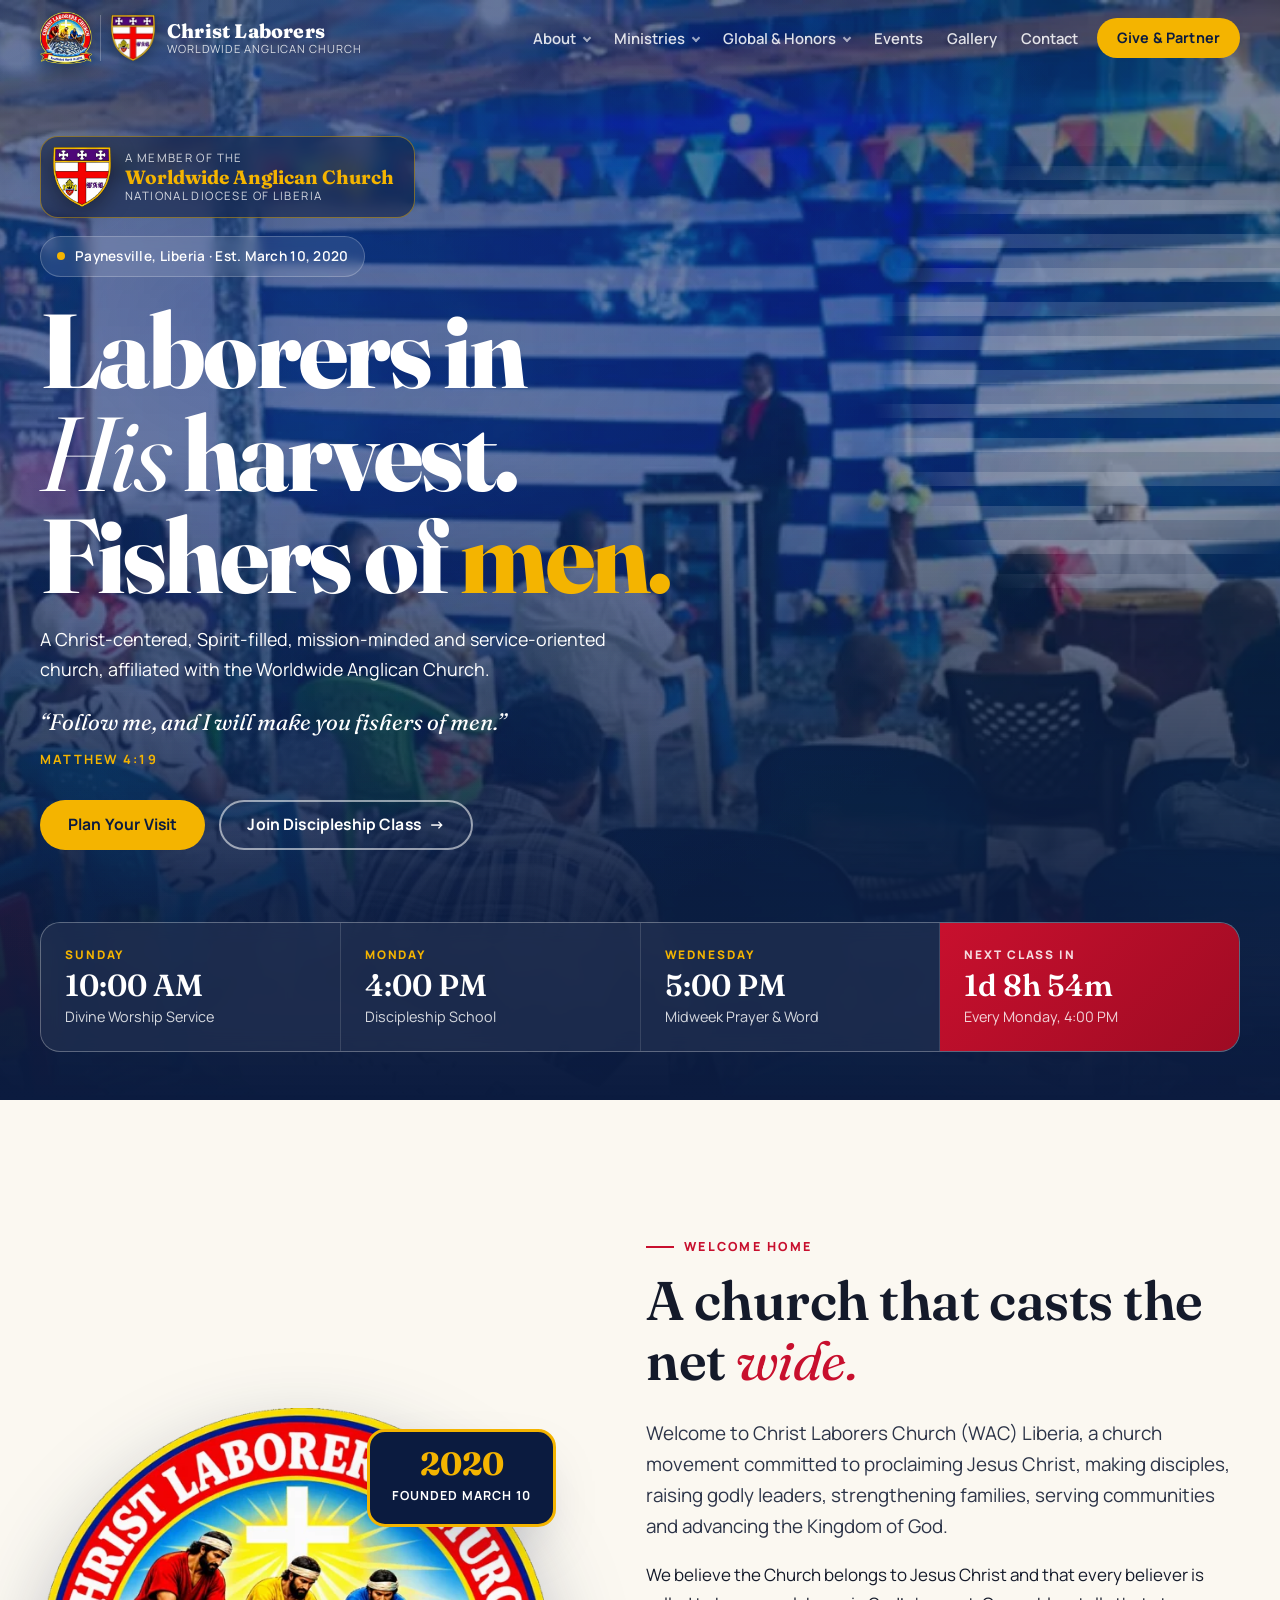
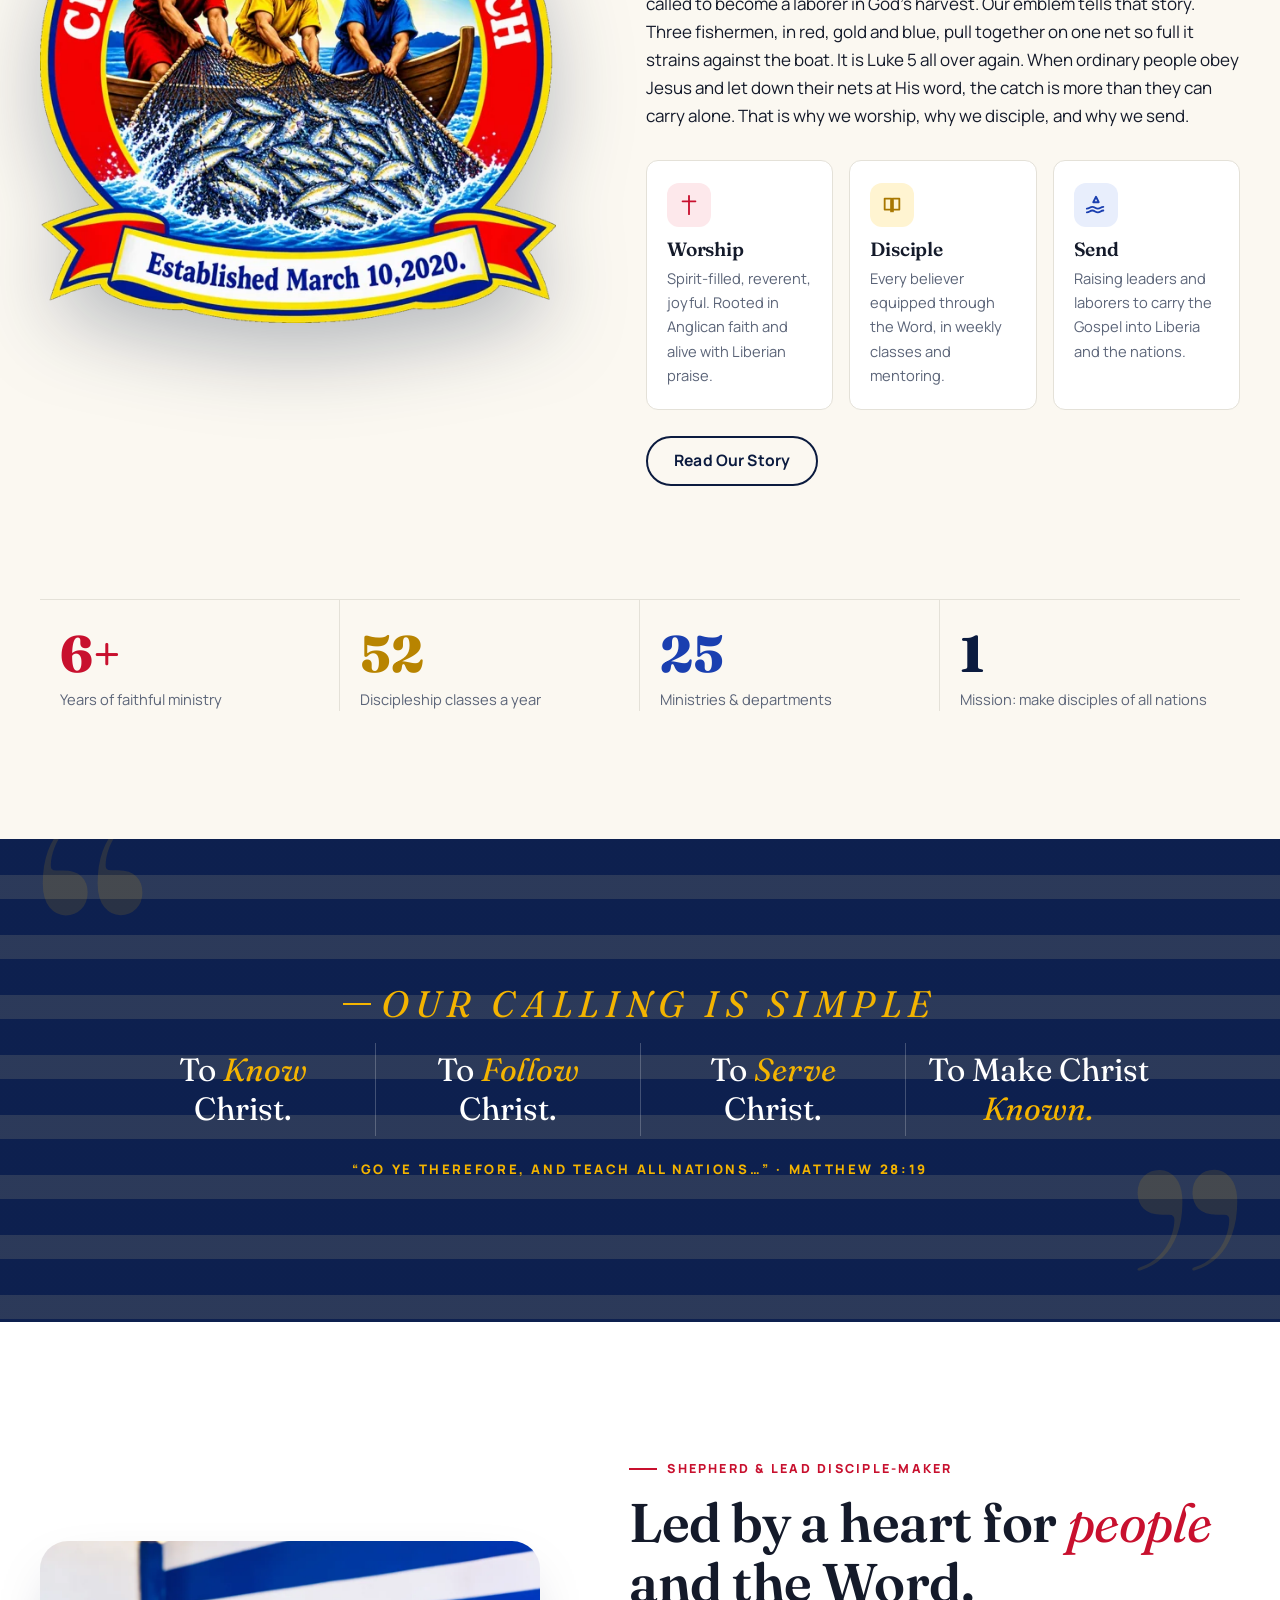
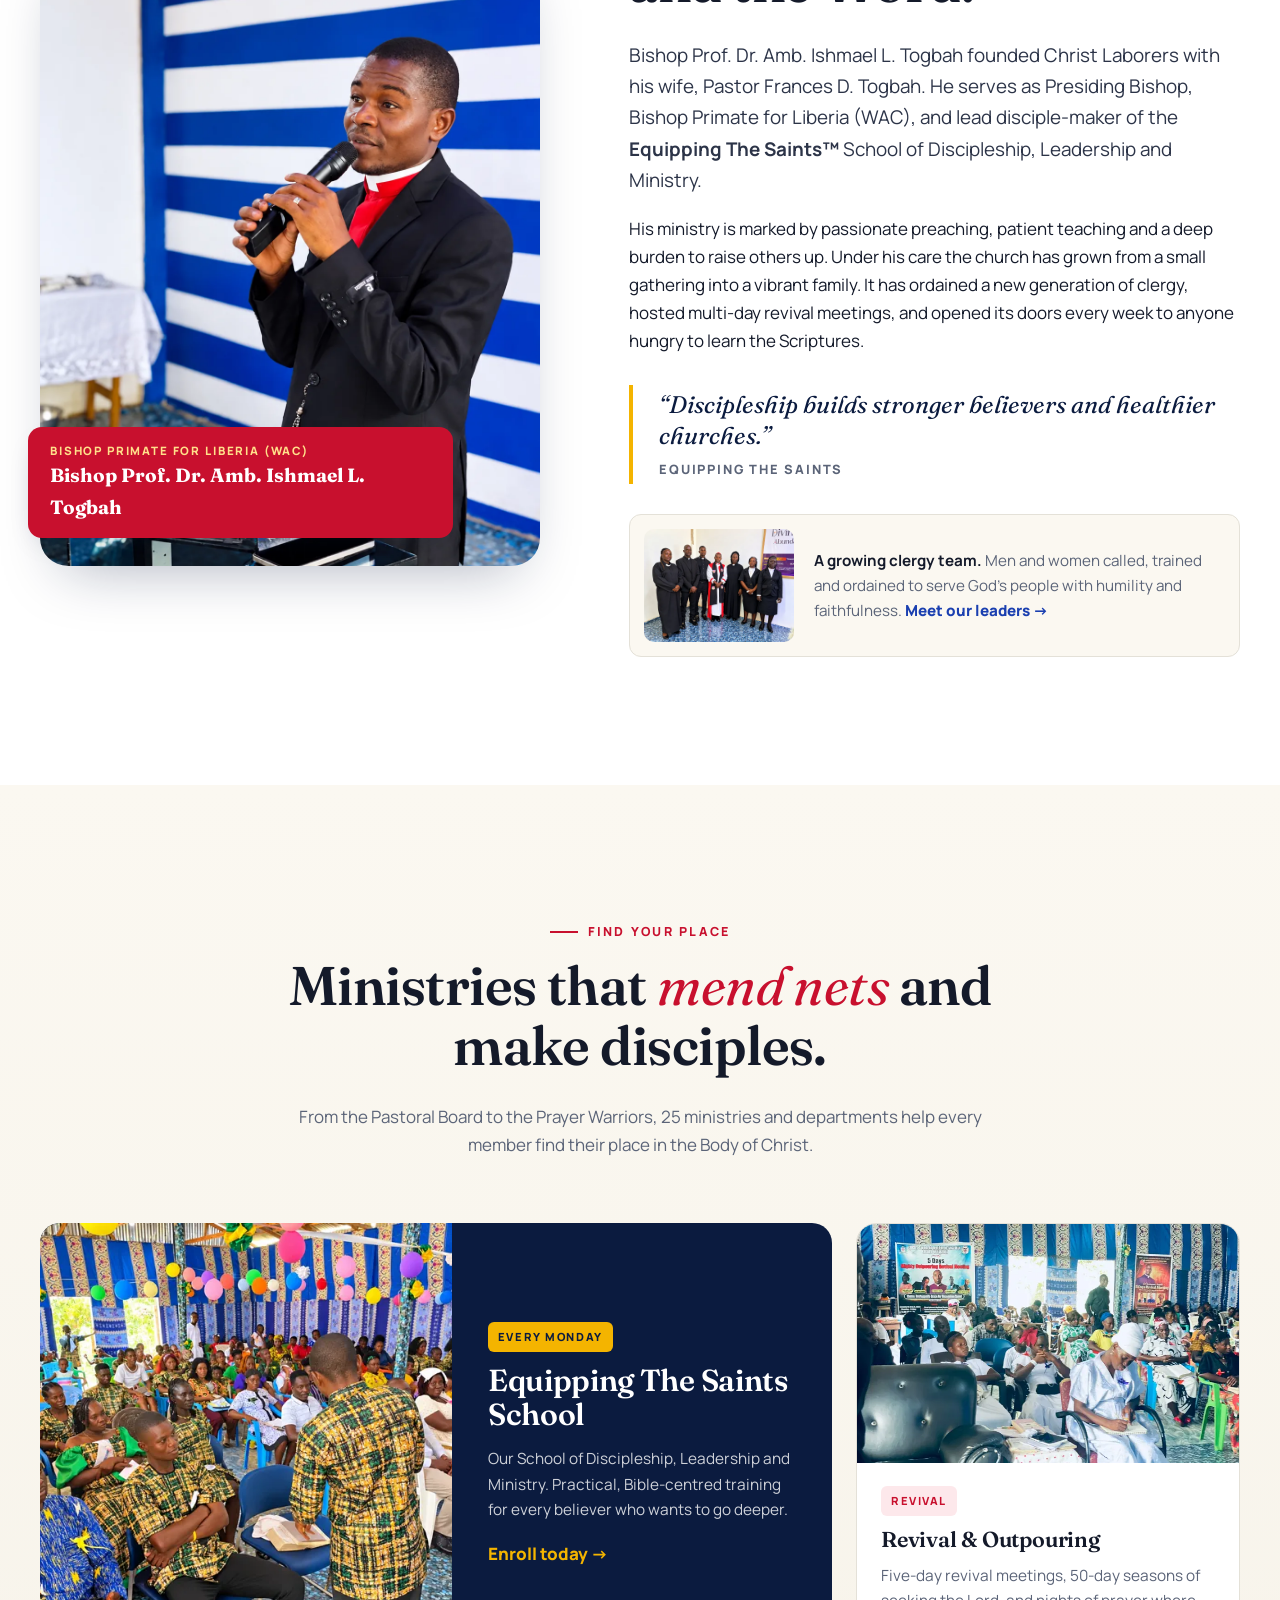
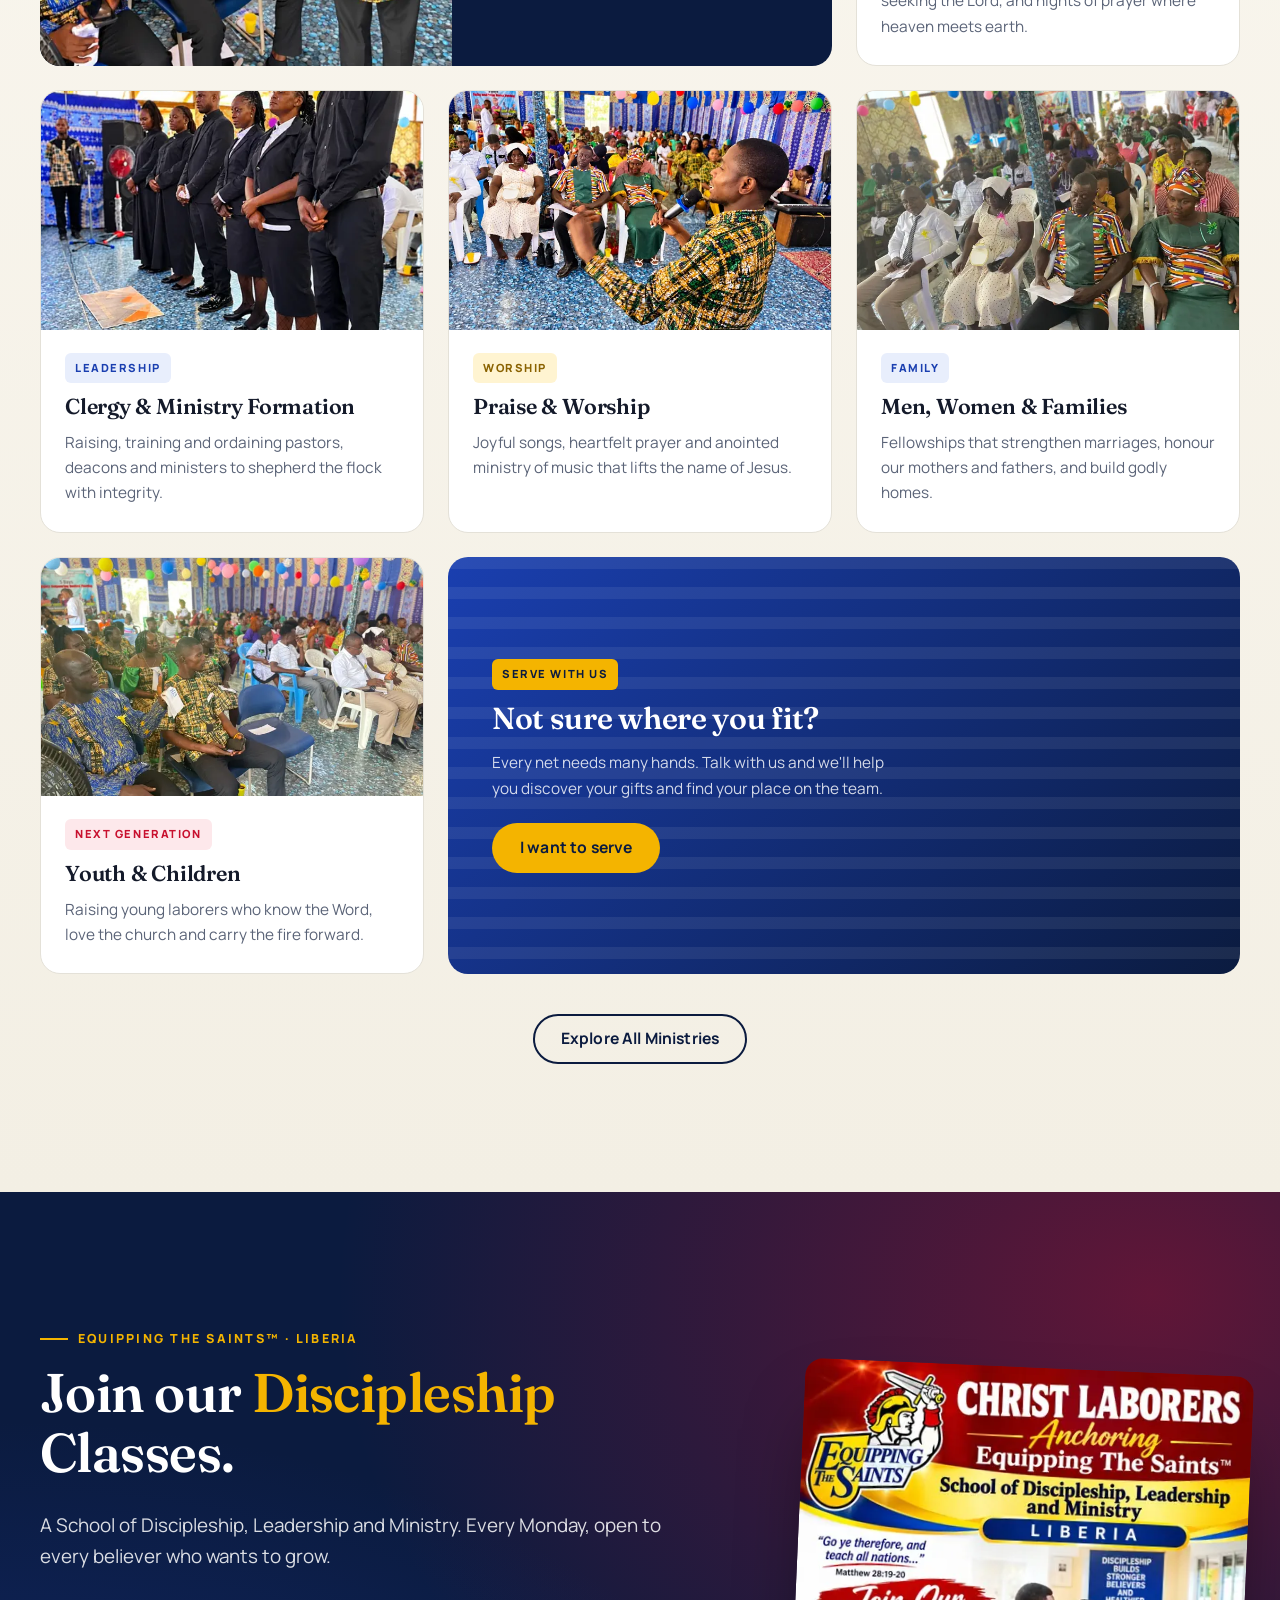
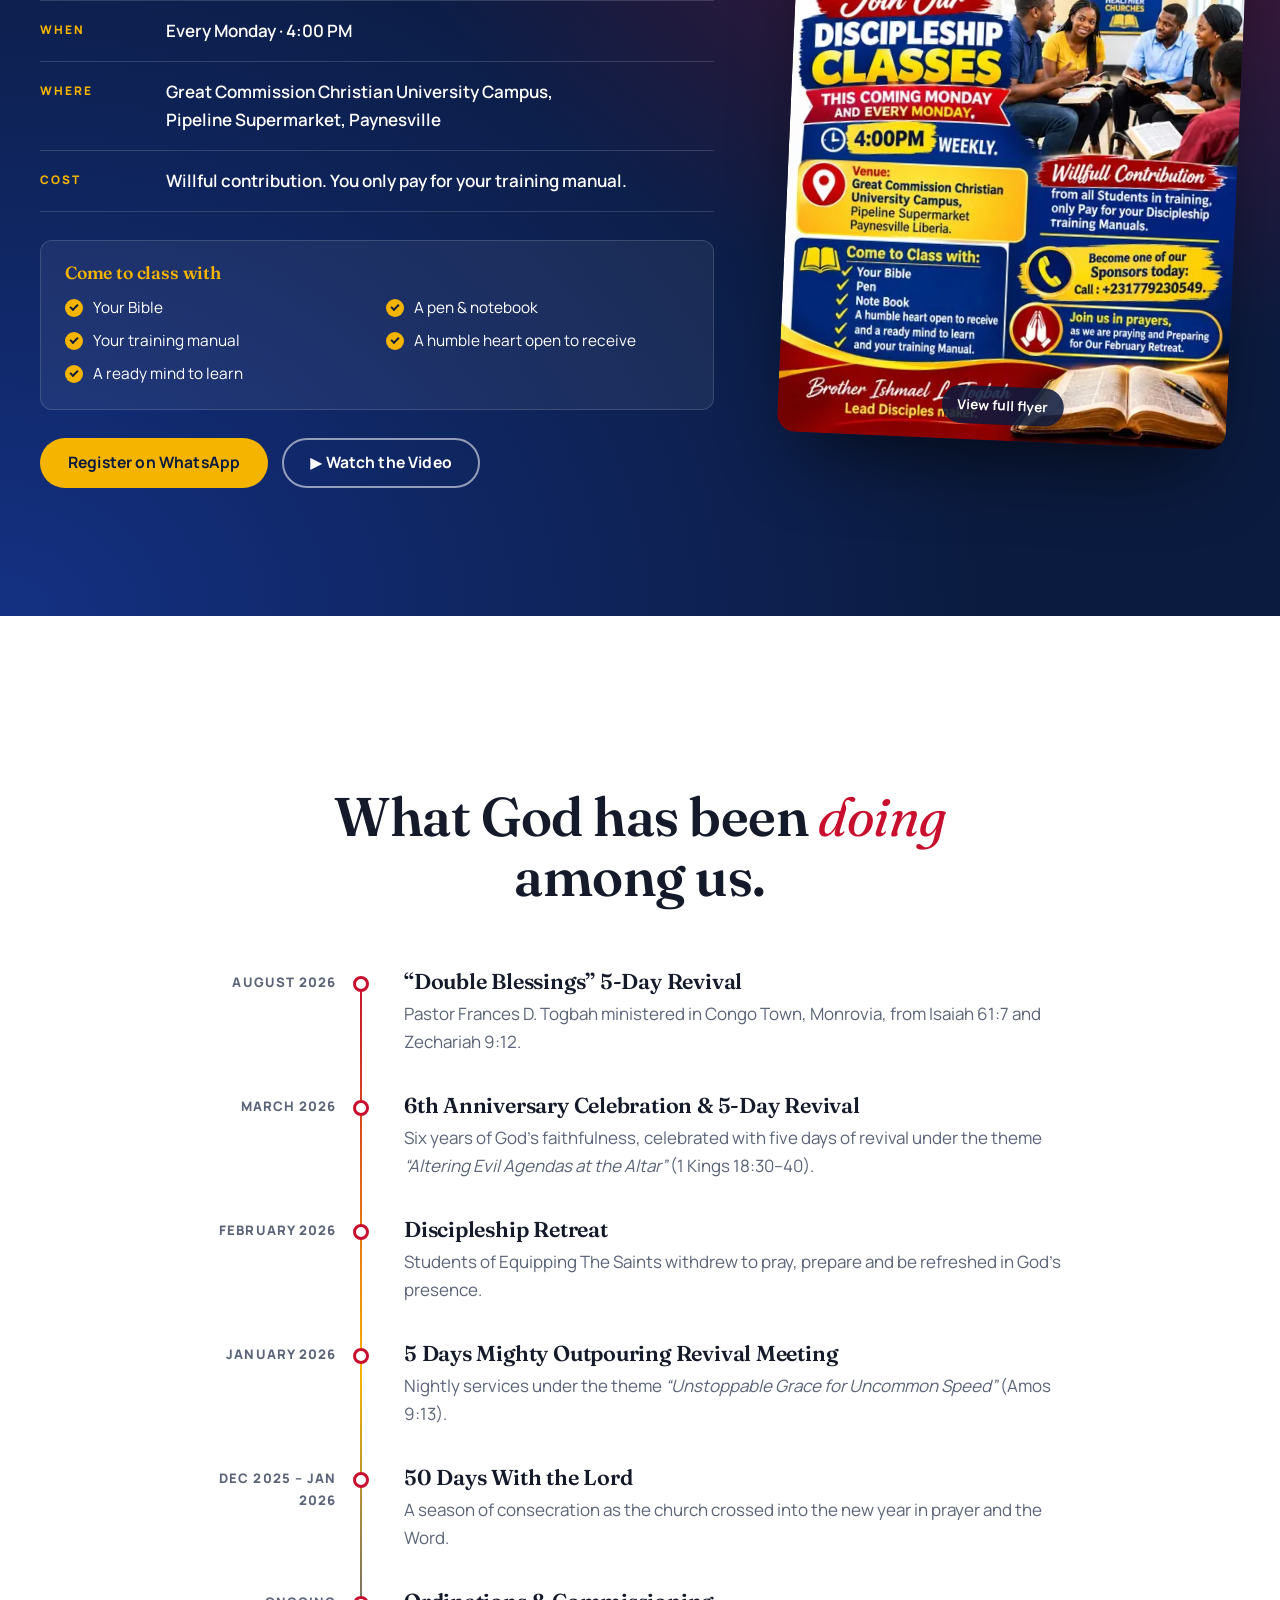
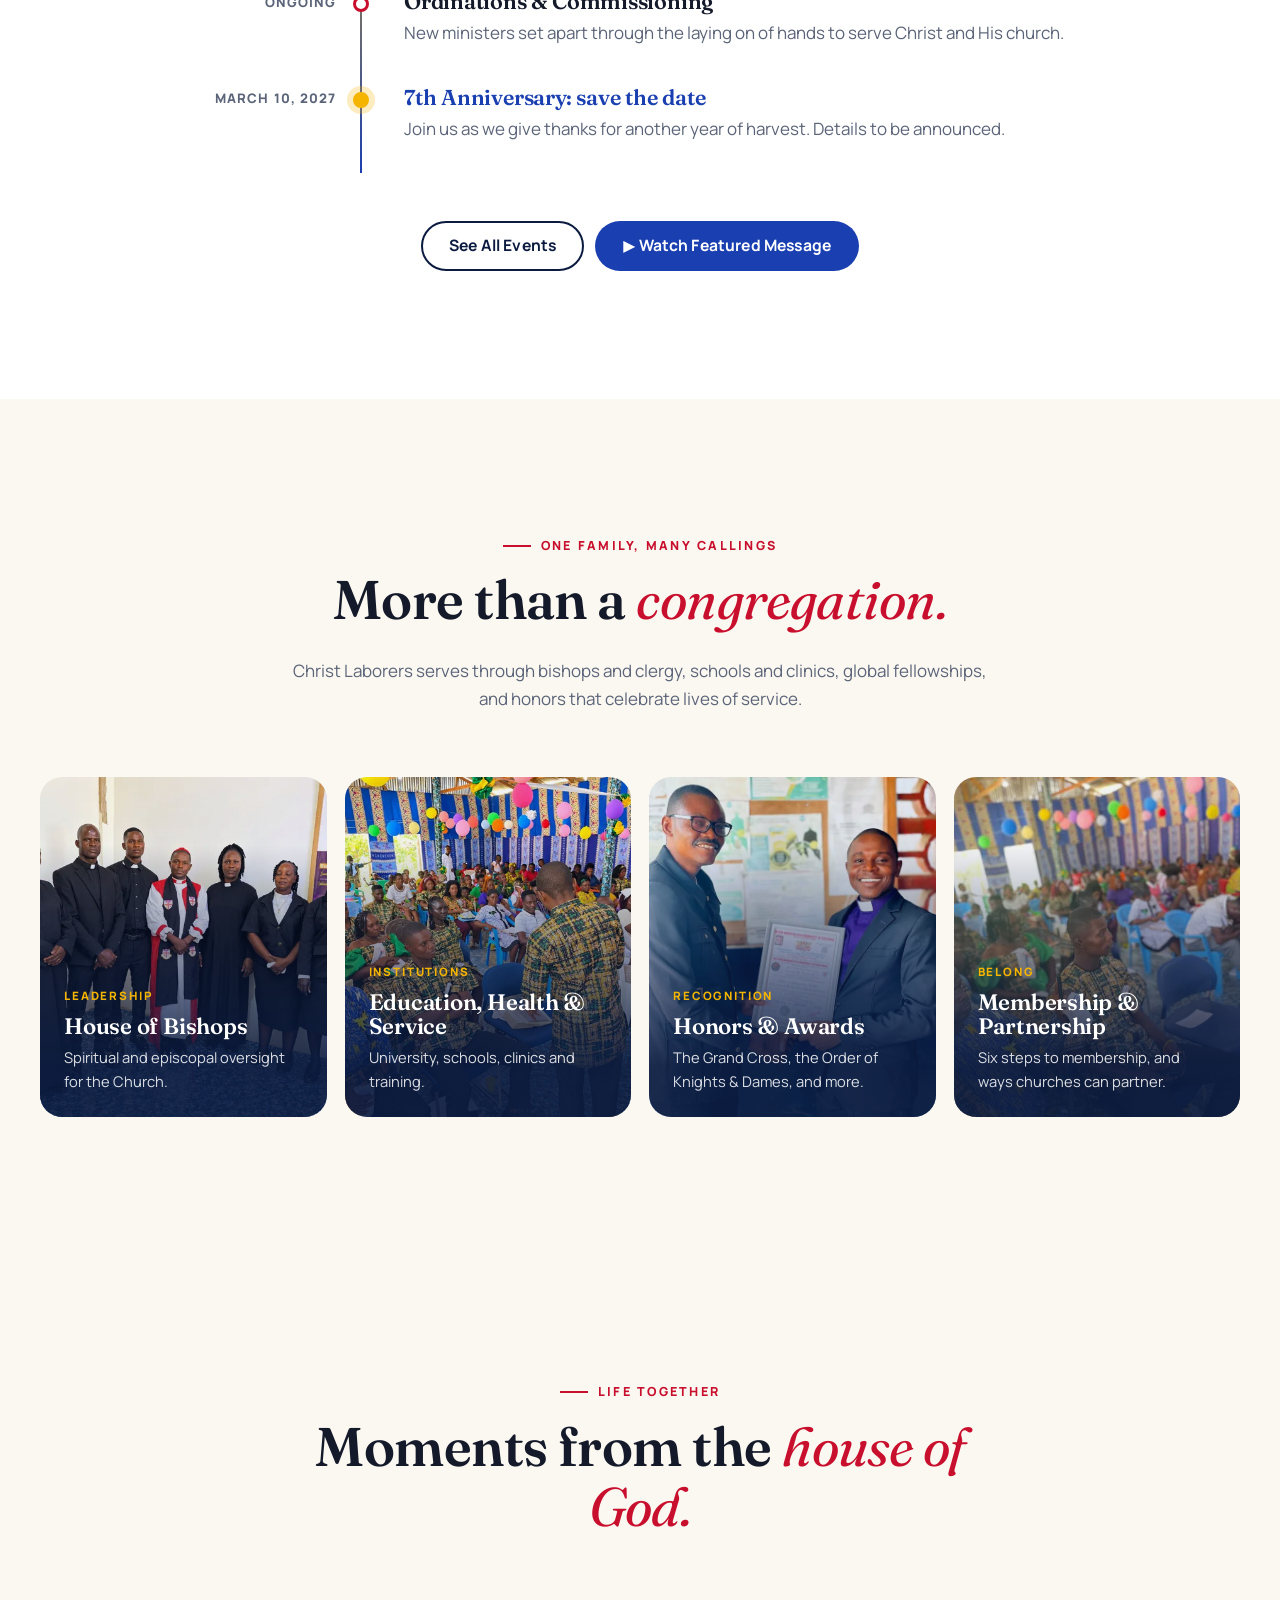
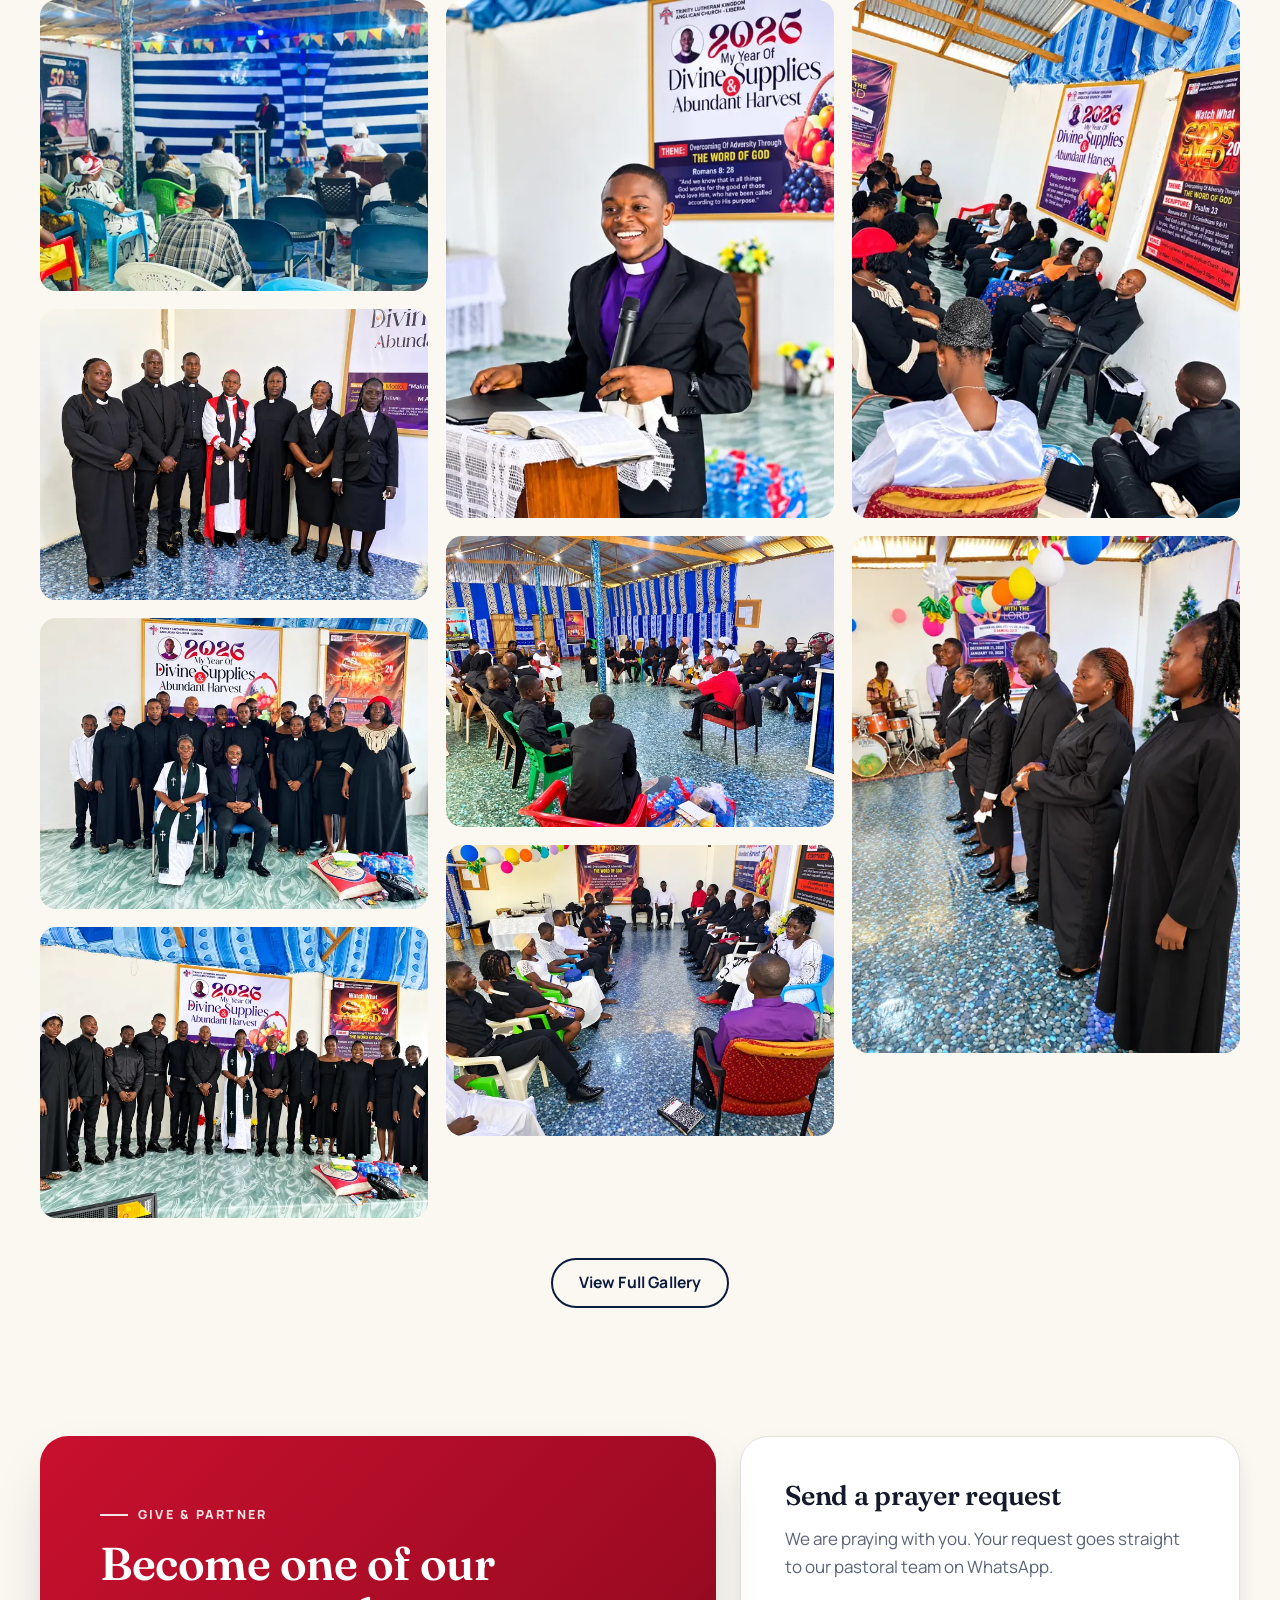
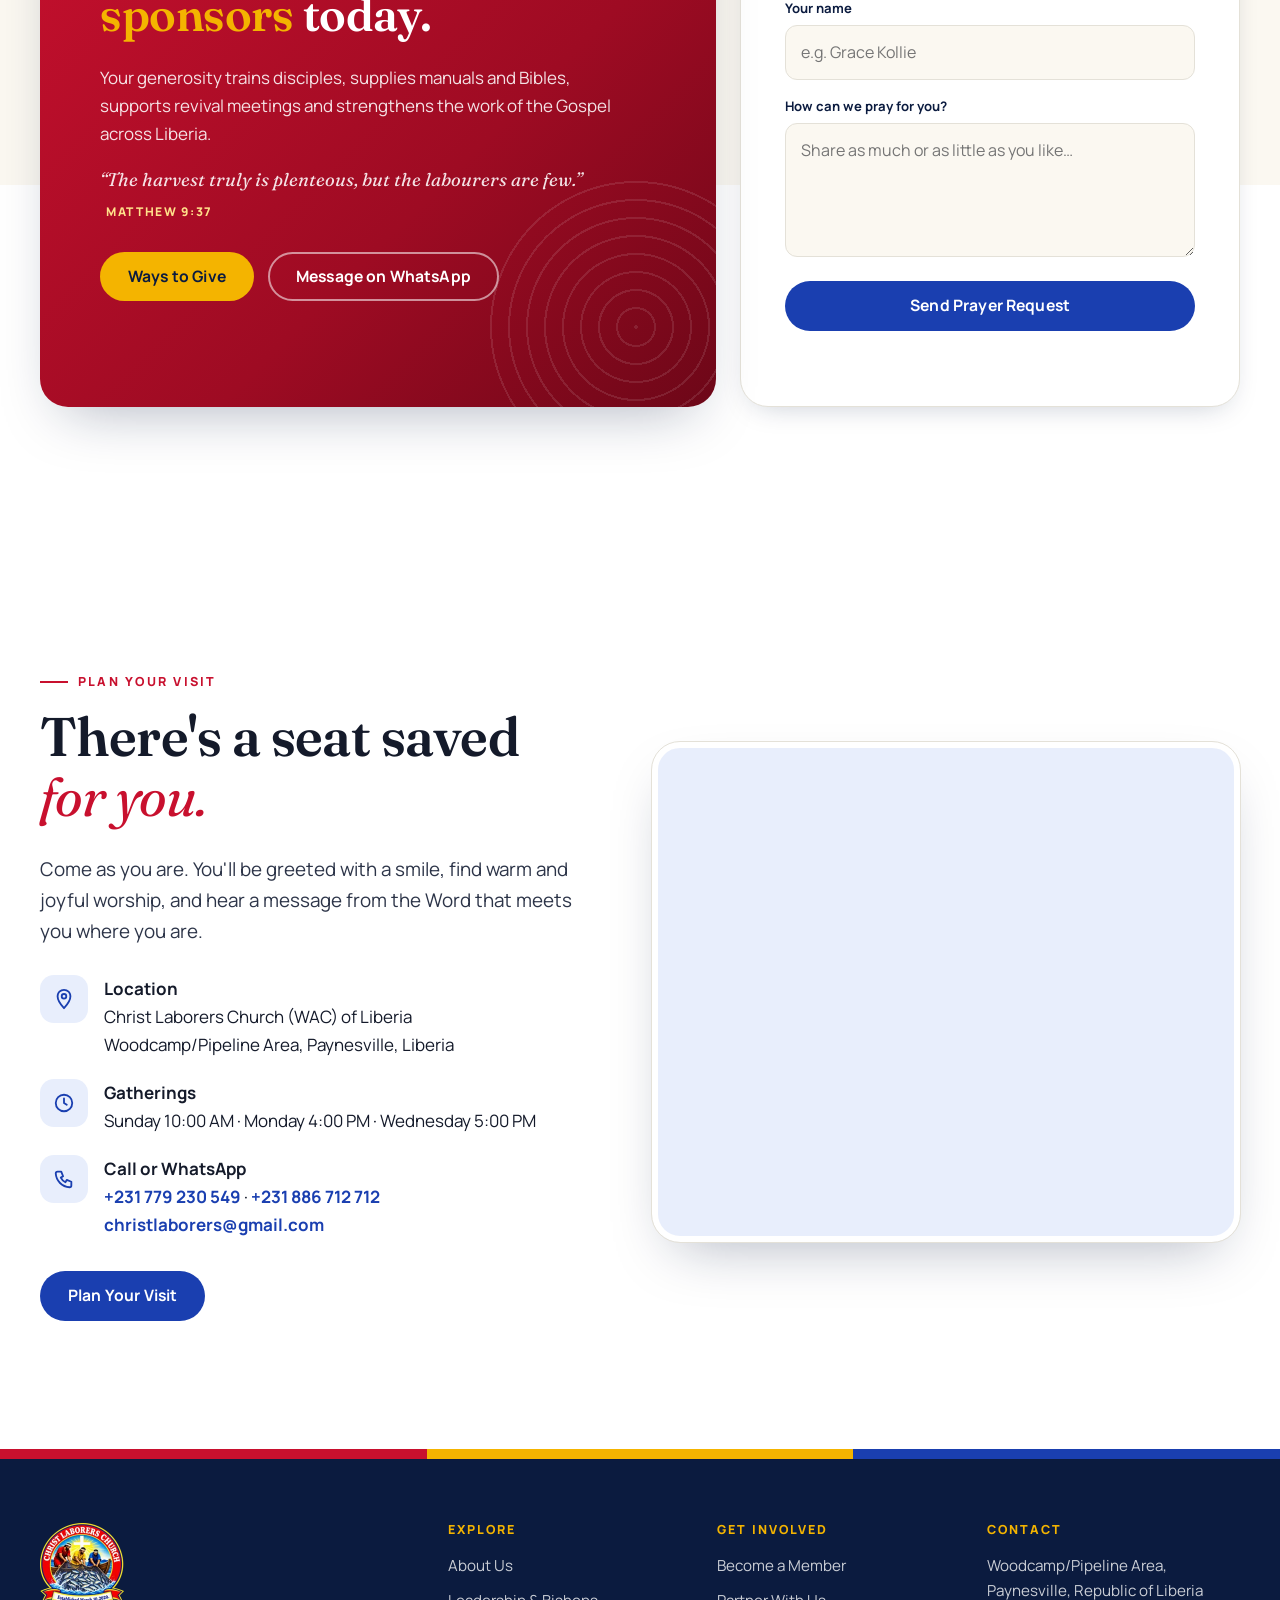
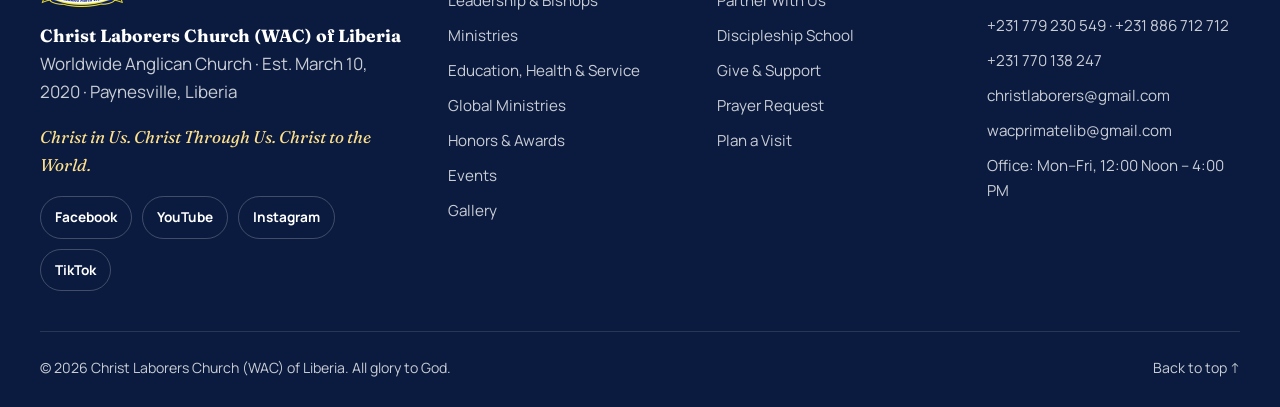
==== index.html @ 820bc589 "Fix broken menu button on phones with cached styles Phones kept the old styles.css while loading the" ====
<!doctype html>
<html lang="en">
<head>
  <meta charset="utf-8">
  <meta name="viewport" content="width=device-width, initial-scale=1">
  <title>Christ Laborers Church | Paynesville, Liberia</title>
  <meta name="description" content="Christ Laborers Worldwide Anglican Church of Liberia in Paynesville. Sunday worship 10:00 AM, Equipping The Saints discipleship every Monday 4:00 PM. All are welcome.">
  <meta name="theme-color" content="#0b1b3f">
  <link rel="icon" type="image/png" href="assets/img/favicon.png">
  <link rel="apple-touch-icon" href="assets/img/logo-192.png">
  <meta property="og:type" content="website">
  <meta property="og:title" content="Christ Laborers Church | Paynesville, Liberia">
  <meta property="og:description" content="Fishers of men, laborers in the harvest. Join us for worship, discipleship and revival in Paynesville, Liberia.">
  <meta property="og:image" content="assets/img/og-image.jpg">
  <meta name="twitter:card" content="summary_large_image">
  <link rel="preconnect" href="https://fonts.googleapis.com">
  <link rel="preconnect" href="https://fonts.gstatic.com" crossorigin>
  <link href="https://fonts.googleapis.com/css2?family=Fraunces:ital,opsz,wght@0,9..144,400;0,9..144,600;0,9..144,800;1,9..144,400;1,9..144,600&family=Manrope:wght@400;500;600;700;800&display=swap" rel="stylesheet">
  <link rel="stylesheet" href="assets/css/styles.css?v=24fa4496">
  <script type="application/ld+json">
  {
    "@context": "https://schema.org",
    "@type": "Church",
    "name": "Christ Laborers Church (WAC) of Liberia",
    "alternateName": "Christ Laborers Worldwide Anglican Church of Liberia",
    "email": "christlaborers@gmail.com",
    "sameAs": ["https://www.instagram.com/christ_laborers/"],
    "foundingDate": "2020-03-10",
    "telephone": "+231779230549",
    "logo": "assets/img/logo.png",
    "address": {
      "@type": "PostalAddress",
      "streetAddress": "Woodcamp/Pipeline Area",
      "addressLocality": "Paynesville",
      "addressCountry": "LR"
    }
  }
  </script>
</head>
<body>
  <a class="skip-link" href="#main">Skip to content</a>

  <!-- ============ HEADER (same on every page) ============ -->
  <header class="site-header" id="top">
    <div class="container header-inner">
      <a href="index.html" class="brand" aria-label="Christ Laborers Church (Worldwide Anglican Church) home">
        <img src="assets/img/logo-sm.webp" alt="" width="52" height="52">
        <img class="brand-shield" src="assets/img/wac-shield-sm.webp" alt="" width="50" height="52">
        <span class="brand-text">
          <strong>Christ Laborers</strong>
          <small>Worldwide Anglican Church</small>
        </span>
      </a>

      <nav class="nav" id="nav" aria-label="Main">
        <ul class="nav-links">
          <li class="nav-home"><a href="index.html" aria-current="page">Home</a></li>
          <li class="has-sub"><a href="about.html">About</a>
            <ul class="sub"><li><a href="about.html">About Us</a></li><li><a href="leadership.html">Leadership &amp; Bishops</a></li><li><a href="join.html">Membership &amp; Partnership</a></li></ul></li>
          <li class="has-sub"><a href="ministries.html">Ministries</a>
            <ul class="sub"><li><a href="ministries.html">Ministries &amp; Departments</a></li><li><a href="discipleship.html">Equipping The Saints School</a></li><li><a href="institutions.html">Education, Health &amp; Service</a></li></ul></li>
          <li class="has-sub"><a href="global.html">Global &amp; Honors</a>
            <ul class="sub"><li><a href="global.html">Global Ministries</a></li><li><a href="global.html#order">Order of Knights &amp; Dames</a></li><li><a href="global.html#honors">Honors &amp; Awards</a></li></ul></li>
          <li><a href="events.html">Events</a></li>
          <li><a href="gallery.html">Gallery</a></li>
          <li><a href="contact.html">Contact</a></li>
        </ul>
        <a href="give.html" class="btn btn-gold btn-sm nav-cta">Give &amp; Partner</a>
        <div class="nav-extra">
          <p>Sunday Worship 10:00 AM · Discipleship Mon 4:00 PM<br>Woodcamp/Pipeline Area, Paynesville</p>
          <div class="nav-extra-row">
            <a class="btn btn-ghost" href="tel:+231779230549">Call us</a>
            <a class="btn btn-ghost" href="https://wa.me/231779230549" target="_blank" rel="noopener">WhatsApp</a>
          </div>
        </div>
      </nav>

      <button class="nav-toggle" type="button" aria-controls="nav" aria-expanded="false" aria-label="Open menu">
        <span class="nt-label" aria-hidden="true"><span class="nt-open">Menu</span><span class="nt-close">Close</span></span>
        <span class="nt-icon" aria-hidden="true"><i></i><i></i><i></i></span>
      </button>
    </div>
  </header>

  <main id="main">

    <!-- ============ HERO ============ -->
    <section class="hero">
      <div class="hero-media" aria-hidden="true">
        <picture>
          <source media="(max-width: 720px)" srcset="assets/img/gallery/sanctuary-sermon-sm.webp">
          <img src="assets/img/gallery/sanctuary-sermon.webp" alt="" fetchpriority="high">
        </picture>
      </div>
      <div class="hero-stripes" aria-hidden="true"></div>

      <div class="container hero-content">
        <a class="wac-badge reveal" href="about.html">
          <img src="assets/img/wac-shield.webp" alt="Worldwide Anglican Church shield" width="72" height="75">
          <span><small>A member of the</small><strong>Worldwide Anglican Church</strong><small>National Diocese of Liberia</small></span>
        </a>
        <p class="eyebrow reveal"><span class="dot"></span> Paynesville, Liberia · Est. March 10, 2020</p>
        <h1 class="reveal">
          Laborers in <em>His</em> harvest.<br>
          Fishers of <span class="gold-text">men.</span>
        </h1>
        <p class="hero-tag reveal">A Christ-centered, Spirit-filled, mission-minded and service-oriented church, affiliated with the Worldwide Anglican Church.</p>
        <p class="hero-verse reveal">
          “Follow me, and I will make you fishers of men.”
          <cite>Matthew 4:19</cite>
        </p>
        <div class="hero-actions reveal">
          <a href="contact.html" class="btn btn-gold">Plan Your Visit</a>
          <a href="discipleship.html" class="btn btn-ghost">Join Discipleship Class <span aria-hidden="true">→</span></a>
        </div>
      </div>

      <div class="hero-times container reveal" aria-label="Weekly gatherings">
        <div class="time-card">
          <span class="time-day">Sunday</span>
          <span class="time-hour">10:00 AM</span>
          <span class="time-name">Divine Worship Service</span>
        </div>
        <div class="time-card">
          <span class="time-day">Monday</span>
          <span class="time-hour">4:00 PM</span>
          <span class="time-name">Discipleship School</span>
        </div>
        <div class="time-card">
          <span class="time-day">Wednesday</span>
          <span class="time-hour">5:00 PM</span>
          <span class="time-name">Midweek Prayer &amp; Word</span>
        </div>
        <div class="time-card time-card--live">
          <span class="time-day">Next class in</span>
          <span class="time-hour" id="countdown">—</span>
          <span class="time-name">Every Monday, 4:00 PM</span>
        </div>
      </div>
    </section>

    <!-- ============ WELCOME / ABOUT ============ -->
    <section class="section about" id="about">
      <div class="container about-grid">
        <div class="about-visual reveal">
          <img class="about-logo" src="assets/img/logo.webp" alt="Christ Laborers Church emblem: three fishermen hauling a full net beneath a radiant cross" loading="lazy" width="600" height="598">
          <div class="about-badge">
            <strong data-count="2020">2020</strong>
            <span>Founded March 10</span>
          </div>
        </div>

        <div class="about-copy">
          <p class="kicker reveal">Welcome Home</p>
          <h2 class="reveal">A church that casts the net <em>wide.</em></h2>
          <p class="lead reveal">
            Welcome to Christ Laborers Church (WAC) Liberia, a church movement committed to proclaiming Jesus Christ,
            making disciples, raising godly leaders, strengthening families, serving communities and advancing the Kingdom of God.
          </p>
          <p class="reveal">
            We believe the Church belongs to Jesus Christ and that every believer is called to become a laborer in God's harvest.
            Our emblem tells that story. Three fishermen, in red, gold and blue, pull together on one net
            so full it strains against the boat. It is Luke 5 all over again. When ordinary people obey
            Jesus and let down their nets at His word, the catch is more than they can carry alone.
            That is why we worship, why we disciple, and why we send.
          </p>

          <div class="pillars reveal">
            <div class="pillar">
              <span class="pillar-icon" aria-hidden="true">
                <svg viewBox="0 0 24 24"><path d="M12 2v20M5 8h14" /></svg>
              </span>
              <h3>Worship</h3>
              <p>Spirit-filled, reverent, joyful. Rooted in Anglican faith and alive with Liberian praise.</p>
            </div>
            <div class="pillar">
              <span class="pillar-icon" aria-hidden="true">
                <svg viewBox="0 0 24 24"><path d="M4 5h7a2 2 0 0 1 2 2v12a2 2 0 0 0-2-2H4zM20 5h-7a2 2 0 0 0-2 2v12a2 2 0 0 1 2-2h7z" /></svg>
              </span>
              <h3>Disciple</h3>
              <p>Every believer equipped through the Word, in weekly classes and mentoring.</p>
            </div>
            <div class="pillar">
              <span class="pillar-icon" aria-hidden="true">
                <svg viewBox="0 0 24 24"><path d="M2 16c3 0 3-2 6-2s3 2 6 2 3-2 6-2M2 20c3 0 3-2 6-2s3 2 6 2 3-2 6-2M12 3l3 6H9z" /></svg>
              </span>
              <h3>Send</h3>
              <p>Raising leaders and laborers to carry the Gospel into Liberia and the nations.</p>
            </div>
          </div>
          <p class="reveal" style="margin-top:26px"><a class="btn btn-outline" href="about.html">Read Our Story</a></p>
        </div>
      </div>

      <div class="container stats reveal" aria-label="Church at a glance">
        <div class="stat"><strong><span data-count="6">6</span>+</strong><span>Years of faithful ministry</span></div>
        <div class="stat"><strong><span data-count="52">52</span></strong><span>Discipleship classes a year</span></div>
        <div class="stat"><strong><span data-count="25">25</span></strong><span>Ministries &amp; departments</span></div>
        <div class="stat"><strong>1</strong><span>Mission: make disciples of all nations</span></div>
      </div>
    </section>

    <!-- ============ STRIPE BAND / SCRIPTURE ============ -->
    <section class="scripture-band" aria-label="Our calling">
      <div class="container">
        <p class="kicker kicker-light reveal" style="justify-content:center">Our calling is simple</p>
        <div class="calling-lines reveal">
          <span>To <em>Know</em> Christ.</span><span>To <em>Follow</em> Christ.</span><span>To <em>Serve</em> Christ.</span><span>To Make Christ <em>Known.</em></span>
        </div>
        <cite class="reveal">“Go ye therefore, and teach all nations…” · Matthew 28:19</cite>
      </div>
    </section>

    <!-- ============ LEADERSHIP ============ -->
    <section class="section leadership" id="leadership">
      <div class="container leader-grid">
        <div class="leader-photo reveal">
          <img src="assets/img/gallery/bishop-preaching-hd.webp" alt="Bishop Prof. Dr. Amb. Ishmael L. Togbah preaching with a microphone before the blue-and-white sanctuary wall" loading="lazy" width="1200" height="1600">
          <div class="leader-tag">
            <span>Bishop Primate for Liberia (WAC)</span>
            <strong>Bishop Prof. Dr. Amb. Ishmael L. Togbah</strong>
          </div>
        </div>

        <div class="leader-copy">
          <p class="kicker reveal">Shepherd &amp; Lead Disciple-Maker</p>
          <h2 class="reveal">Led by a heart for <em>people</em> and the Word.</h2>
          <p class="lead reveal">
            Bishop Prof. Dr. Amb. Ishmael L. Togbah founded Christ Laborers with his wife, Pastor Frances D. Togbah. He serves as Presiding Bishop, Bishop Primate for Liberia (WAC), and lead disciple-maker
            of the <strong>Equipping The Saints™</strong> School of Discipleship, Leadership and Ministry.
          </p>
          <p class="reveal">
            His ministry is marked by passionate preaching, patient teaching and a deep burden to raise
            others up. Under his care the church has grown from a small gathering into a vibrant family.
            It has ordained a new generation of clergy, hosted multi-day revival meetings, and opened
            its doors every week to anyone hungry to learn the Scriptures.
          </p>

          <figure class="pull-quote reveal">
            <blockquote>“Discipleship builds stronger believers and healthier churches.”</blockquote>
            <figcaption>Equipping The Saints</figcaption>
          </figure>

          <div class="clergy-strip reveal">
            <img src="assets/img/gallery/clergy-team-sm.webp" alt="The Bishop in red and white vestments standing with newly ordained clergy" loading="lazy">
            <p><strong>A growing clergy team.</strong> Men and women called, trained and ordained to serve
            God's people with humility and faithfulness. <a class="text-link" style="color:var(--blue)" href="leadership.html">Meet our leaders →</a></p>
          </div>
        </div>
      </div>
    </section>

    <!-- ============ MINISTRIES ============ -->
    <section class="section ministries" id="ministries">
      <div class="container">
        <div class="section-head">
          <p class="kicker reveal">Find Your Place</p>
          <h2 class="reveal">Ministries that <em>mend nets</em> and make disciples.</h2>
          <p class="reveal">From the Pastoral Board to the Prayer Warriors, 25 ministries and departments help every member find their place in the Body of Christ.</p>
        </div>

        <div class="ministry-grid">
          <article class="ministry-card ministry-card--feature reveal">
            <img src="assets/img/gallery/bible-teaching-hd-sm.webp" alt="A teacher with an open Bible guiding a congregation" loading="lazy">
            <div class="ministry-body">
              <span class="tag">Every Monday</span>
              <h3>Equipping The Saints School</h3>
              <p>Our School of Discipleship, Leadership and Ministry. Practical, Bible-centred training for every believer who wants to go deeper.</p>
              <a href="discipleship.html" class="text-link">Enroll today →</a>
            </div>
          </article>

          <article class="ministry-card reveal">
            <img src="assets/img/gallery/revival-congregation-sm.webp" alt="Congregation gathered for a revival meeting" loading="lazy">
            <div class="ministry-body">
              <span class="tag tag-red">Revival</span>
              <h3>Revival &amp; Outpouring</h3>
              <p>Five-day revival meetings, 50-day seasons of seeking the Lord, and nights of prayer where heaven meets earth.</p>
            </div>
          </article>

          <article class="ministry-card reveal">
            <img src="assets/img/gallery/ordinands-prayer-hd-sm.webp" alt="Ordinands in black standing in prayer" loading="lazy">
            <div class="ministry-body">
              <span class="tag tag-blue">Leadership</span>
              <h3>Clergy &amp; Ministry Formation</h3>
              <p>Raising, training and ordaining pastors, deacons and ministers to shepherd the flock with integrity.</p>
            </div>
          </article>

          <article class="ministry-card reveal">
            <img src="assets/img/gallery/worship-leader-hd-sm.webp" alt="A worship leader singing into a microphone before the congregation" loading="lazy">
            <div class="ministry-body">
              <span class="tag tag-gold">Worship</span>
              <h3>Praise &amp; Worship</h3>
              <p>Joyful songs, heartfelt prayer and anointed ministry of music that lifts the name of Jesus.</p>
            </div>
          </article>

          <article class="ministry-card reveal">
            <img src="assets/img/gallery/front-row-worshippers-sm.webp" alt="Families seated together during a celebration service" loading="lazy">
            <div class="ministry-body">
              <span class="tag tag-blue">Family</span>
              <h3>Men, Women &amp; Families</h3>
              <p>Fellowships that strengthen marriages, honour our mothers and fathers, and build godly homes.</p>
            </div>
          </article>

          <article class="ministry-card reveal">
            <img src="assets/img/gallery/celebration-service-sm.webp" alt="Young people and children at a church celebration" loading="lazy">
            <div class="ministry-body">
              <span class="tag tag-red">Next Generation</span>
              <h3>Youth &amp; Children</h3>
              <p>Raising young laborers who know the Word, love the church and carry the fire forward.</p>
            </div>
          </article>

          <article class="ministry-card ministry-card--cta reveal">
            <div class="ministry-body">
              <span class="tag">Serve With Us</span>
              <h3>Not sure where you fit?</h3>
              <p>Every net needs many hands. Talk with us and we'll help you discover your gifts and find your place on the team.</p>
              <a class="btn btn-gold" href="https://wa.me/231779230549?text=Hello%2C%20I%20would%20like%20to%20serve%20at%20Christ%20Laborers%20Church." target="_blank" rel="noopener">I want to serve</a>
            </div>
          </article>
        </div>
        <div class="section-more reveal"><a class="btn btn-outline" href="ministries.html">Explore All Ministries</a></div>
      </div>
    </section>

    <!-- ============ DISCIPLESHIP ============ -->
    <section class="section discipleship" id="discipleship">
      <div class="container disc-grid">
        <div class="disc-copy">
          <p class="kicker kicker-light reveal">Equipping The Saints™ · Liberia</p>
          <h2 class="reveal">Join our <span class="gold-text">Discipleship</span> Classes.</h2>
          <p class="lead reveal">A School of Discipleship, Leadership and Ministry. Every Monday, open to every believer who wants to grow.</p>

          <dl class="disc-facts reveal">
            <div>
              <dt>When</dt>
              <dd>Every Monday · 4:00 PM</dd>
            </div>
            <div>
              <dt>Where</dt>
              <dd>Great Commission Christian University Campus,<br>Pipeline Supermarket, Paynesville</dd>
            </div>
            <div>
              <dt>Cost</dt>
              <dd>Willful contribution. You only pay for your training manual.</dd>
            </div>
          </dl>

          <div class="bring reveal">
            <h3>Come to class with</h3>
            <ul class="checklist">
              <li>Your Bible</li>
              <li>A pen &amp; notebook</li>
              <li>Your training manual</li>
              <li>A humble heart open to receive</li>
              <li>A ready mind to learn</li>
            </ul>
          </div>

          <div class="disc-actions reveal">
            <a class="btn btn-gold" href="https://wa.me/231779230549?text=Hello%2C%20I%20would%20like%20to%20join%20the%20Equipping%20The%20Saints%20discipleship%20class." target="_blank" rel="noopener">Register on WhatsApp</a>
            <a class="btn btn-ghost" href="discipleship.html#video">▶ Watch the Video</a>
          </div>
        </div>

        <div class="disc-flyer reveal">
          <button class="flyer-btn" data-lightbox="assets/img/gallery/discipleship-flyer.webp" data-caption="Equipping The Saints — Discipleship Classes flyer">
            <img src="assets/img/gallery/discipleship-flyer-sm.webp" alt="Flyer: Join our Discipleship Classes, every Monday at 4:00 PM, led by Brother Ishmael L. Togbah, Lead Disciples Maker" loading="lazy">
            <span class="flyer-zoom">View full flyer</span>
          </button>
        </div>
      </div>
    </section>

    <!-- ============ HIGHLIGHTS / EVENTS ============ -->
    <section class="section events" id="events">
      <div class="container">
        <div class="section-head">
          <p class="kicker reveal">Seasons of Grace</p>
          <h2 class="reveal">What God has been <em>doing</em> among us.</h2>
        </div>

        <ol class="timeline">
          <li class="reveal">
            <time>August 2026</time>
            <h3>“Double Blessings” 5-Day Revival</h3>
            <p>Pastor Frances D. Togbah ministered in Congo Town, Monrovia, from Isaiah 61:7 and Zechariah 9:12.</p>
          </li>
          <li class="reveal">
            <time>March 2026</time>
            <h3>6th Anniversary Celebration &amp; 5-Day Revival</h3>
            <p>Six years of God's faithfulness, celebrated with five days of revival under the theme
              <em>“Altering Evil Agendas at the Altar”</em> (1 Kings 18:30–40).</p>
          </li>
          <li class="reveal">
            <time>February 2026</time>
            <h3>Discipleship Retreat</h3>
            <p>Students of Equipping The Saints withdrew to pray, prepare and be refreshed in God's presence.</p>
          </li>
          <li class="reveal">
            <time>January 2026</time>
            <h3>5 Days Mighty Outpouring Revival Meeting</h3>
            <p>Nightly services under the theme <em>“Unstoppable Grace for Uncommon Speed”</em> (Amos 9:13).</p>
          </li>
          <li class="reveal">
            <time>Dec 2025 – Jan 2026</time>
            <h3>50 Days With the Lord</h3>
            <p>A season of consecration as the church crossed into the new year in prayer and the Word.</p>
          </li>
          <li class="reveal">
            <time>Ongoing</time>
            <h3>Ordinations &amp; Commissioning</h3>
            <p>New ministers set apart through the laying on of hands to serve Christ and His church.</p>
          </li>
          <li class="reveal is-next">
            <time>March 10, 2027</time>
            <h3>7th Anniversary: save the date</h3>
            <p>Join us as we give thanks for another year of harvest. Details to be announced.</p>
          </li>
        </ol>
        <div class="section-more reveal"><a class="btn btn-outline" href="events.html">See All Events</a> <a class="btn btn-blue" href="events.html#featured-message">▶ Watch Featured Message</a></div>
      </div>
    </section>

    <!-- ============ FAMILY OF MINISTRIES ============ -->
    <section class="section bg-ivory">
      <div class="container">
        <div class="section-head">
          <p class="kicker reveal">One Family, Many Callings</p>
          <h2 class="reveal">More than a <em>congregation.</em></h2>
          <p class="reveal">Christ Laborers serves through bishops and clergy, schools and clinics, global fellowships, and honors that celebrate lives of service.</p>
        </div>
        <div class="family-grid">
          <a class="family-card reveal" href="leadership.html#house-of-bishops"><img src="assets/img/gallery/clergy-team-sm.webp" alt="" loading="lazy"><div><span>Leadership</span><h3>House of Bishops</h3><p>Spiritual and episcopal oversight for the Church.</p></div></a>
          <a class="family-card reveal" href="institutions.html"><img src="assets/img/gallery/bible-teaching-hd-sm.webp" alt="" loading="lazy"><div><span>Institutions</span><h3>Education, Health &amp; Service</h3><p>University, schools, clinics and training.</p></div></a>
          <a class="family-card reveal" href="global.html#honors"><img src="assets/img/gallery/honorary-presentation-sm.webp" alt="" loading="lazy" style="object-position:center 20%"><div><span>Recognition</span><h3>Honors &amp; Awards</h3><p>The Grand Cross, the Order of Knights &amp; Dames, and more.</p></div></a>
          <a class="family-card reveal" href="join.html"><img src="assets/img/gallery/celebration-crowd-sm.webp" alt="" loading="lazy"><div><span>Belong</span><h3>Membership &amp; Partnership</h3><p>Six steps to membership, and ways churches can partner.</p></div></a>
        </div>
      </div>
    </section>

    <!-- ============ GALLERY ============ -->
    <section class="section gallery" id="gallery">
      <div class="container">
        <div class="section-head">
          <p class="kicker reveal">Life Together</p>
          <h2 class="reveal">Moments from the <em>house of God.</em></h2>
        </div>

        <div class="masonry" id="masonry" data-limit="9">
          <!-- Populated by main.js from the GALLERY list -->
        </div>
        <div class="section-more reveal"><a class="btn btn-outline" href="gallery.html">View Full Gallery</a></div>
      </div>
    </section>

    <!-- ============ GIVE ============ -->
    <section class="section give" id="give">
      <div class="container give-grid">
        <div class="give-card reveal">
          <p class="kicker kicker-light">Give &amp; Partner</p>
          <h2>Become one of our <span class="gold-text">sponsors</span> today.</h2>
          <p>Your generosity trains disciples, supplies manuals and Bibles, supports revival meetings
            and strengthens the work of the Gospel across Liberia.</p>
          <p class="give-verse">“The harvest truly is plenteous, but the labourers are few.” <cite>Matthew 9:37</cite></p>
          <div class="give-actions">
            <a class="btn btn-gold" href="give.html">Ways to Give</a>
            <a class="btn btn-ghost" href="https://wa.me/231779230549?text=Hello%2C%20I%20would%20like%20to%20partner%20with%20Christ%20Laborers%20Church." target="_blank" rel="noopener">Message on WhatsApp</a>
          </div>
        </div>

        <div class="prayer-card reveal" id="prayer">
          <h3>Send a prayer request</h3>
          <p>We are praying with you. Your request goes straight to our pastoral team on WhatsApp.</p>
          <form class="wa-form" data-intro="Prayer request:" novalidate>
            <label>
              <span>Your name</span>
              <input type="text" name="Name" autocomplete="name" placeholder="e.g. Grace Kollie">
            </label>
            <label>
              <span>How can we pray for you?</span>
              <textarea name="Request" rows="4" required placeholder="Share as much or as little as you like…"></textarea>
            </label>
            <button class="btn btn-blue" type="submit">Send Prayer Request</button>
            <p class="form-note" role="status" aria-live="polite"></p>
          </form>
        </div>
      </div>
    </section>

    <!-- ============ VISIT ============ -->
    <section class="section visit" id="visit">
      <div class="container visit-grid">
        <div class="visit-copy">
          <p class="kicker reveal">Plan Your Visit</p>
          <h2 class="reveal">There's a seat saved <em>for you.</em></h2>
          <p class="lead reveal">Come as you are. You'll be greeted with a smile, find warm and joyful worship, and hear a message from the Word that meets you where you are.</p>

          <ul class="visit-list reveal">
            <li>
              <span class="vi" aria-hidden="true"><svg viewBox="0 0 24 24"><path d="M12 22s7-7.5 7-13a7 7 0 1 0-14 0c0 5.5 7 13 7 13z"/><circle cx="12" cy="9" r="2.5"/></svg></span>
              <div><strong>Location</strong><br>Christ Laborers Church (WAC) of Liberia<br>Woodcamp/Pipeline Area, Paynesville, Liberia</div>
            </li>
            <li>
              <span class="vi" aria-hidden="true"><svg viewBox="0 0 24 24"><circle cx="12" cy="12" r="9"/><path d="M12 7v5l3 2"/></svg></span>
              <div><strong>Gatherings</strong><br>Sunday 10:00 AM · Monday 4:00 PM · Wednesday 5:00 PM</div>
            </li>
            <li>
              <span class="vi" aria-hidden="true"><svg viewBox="0 0 24 24"><path d="M5 4h4l2 5-2.5 1.5a11 11 0 0 0 5 5L15 13l5 2v4a2 2 0 0 1-2 2A16 16 0 0 1 3 6a2 2 0 0 1 2-2"/></svg></span>
              <div><strong>Call or WhatsApp</strong><br><a href="tel:+231779230549">+231 779 230 549</a> · <a href="tel:+231886712712">+231 886 712 712</a><br><a href="mailto:christlaborers@gmail.com">christlaborers@gmail.com</a></div>
            </li>
          </ul>

          <div class="reveal">
            <a class="btn btn-blue" href="contact.html">Plan Your Visit</a>
          </div>
        </div>

        <div class="map-wrap reveal">
          <iframe title="Map showing Pipeline Supermarket, Paynesville, Liberia" loading="lazy" referrerpolicy="no-referrer-when-downgrade"
            src="https://maps.google.com/maps?q=Pipeline%20Supermarket%20Paynesville%20Liberia&z=14&output=embed"></iframe>
        </div>
      </div>
    </section>
  </main>

  <!-- ============ FOOTER (same on every page) ============ -->
  <footer class="site-footer">
    <div class="footer-stripes" aria-hidden="true"></div>
    <div class="container footer-grid">
      <div class="footer-brand">
        <img src="assets/img/logo-sm.webp" alt="" width="84" height="84" loading="lazy">
        <p><strong>Christ Laborers Church (WAC) of Liberia</strong><br>
        Worldwide Anglican Church · Est. March 10, 2020 · Paynesville, Liberia</p>
        <p class="footer-tag">Christ in Us. Christ Through Us. Christ to the World.</p>
        <div class="social">
          <a href="https://www.facebook.com/search/top?q=Christ%20Laborers%20Worldwide%20Anglican%20Church%20of%20Liberia" target="_blank" rel="noopener">Facebook</a>
          <a href="https://www.youtube.com/results?search_query=Christ+Laborers+Church" target="_blank" rel="noopener">YouTube</a>
          <a href="https://www.instagram.com/christ_laborers/" target="_blank" rel="noopener">Instagram</a>
          <a href="https://www.tiktok.com/search?q=Christ%20Laborers" target="_blank" rel="noopener">TikTok</a>
        </div>
      </div>
      <div>
        <h4>Explore</h4>
        <ul>
          <li><a href="about.html">About Us</a></li>
          <li><a href="leadership.html">Leadership &amp; Bishops</a></li>
          <li><a href="ministries.html">Ministries</a></li>
          <li><a href="institutions.html">Education, Health &amp; Service</a></li>
          <li><a href="global.html">Global Ministries</a></li>
          <li><a href="global.html#honors">Honors &amp; Awards</a></li>
          <li><a href="events.html">Events</a></li>
          <li><a href="gallery.html">Gallery</a></li>
        </ul>
      </div>
      <div>
        <h4>Get Involved</h4>
        <ul>
          <li><a href="join.html">Become a Member</a></li>
          <li><a href="join.html#partner">Partner With Us</a></li>
          <li><a href="discipleship.html">Discipleship School</a></li>
          <li><a href="give.html">Give &amp; Support</a></li>
          <li><a href="give.html#prayer">Prayer Request</a></li>
          <li><a href="contact.html">Plan a Visit</a></li>
        </ul>
      </div>
      <div>
        <h4>Contact</h4>
        <ul>
          <li>Woodcamp/Pipeline Area, Paynesville, Republic of Liberia</li>
          <li><a href="tel:+231779230549">+231 779 230 549</a> · <a href="tel:+231886712712">+231 886 712 712</a></li>
          <li><a href="tel:+231770138247">+231 770 138 247</a></li>
          <li><a href="mailto:christlaborers@gmail.com">christlaborers@gmail.com</a></li>
          <li><a href="mailto:wacprimatelib@gmail.com">wacprimatelib@gmail.com</a></li>
          <li>Office: Mon–Fri, 12:00 Noon – 4:00 PM</li>
        </ul>
      </div>
    </div>
    <div class="container footer-bottom">
      <p>© <span id="year">2026</span> Christ Laborers Church (WAC) of Liberia. All glory to God.</p>
      <a href="#top" class="to-top">Back to top ↑</a>
    </div>
  </footer>

  <!-- Lightbox -->
  <div class="lightbox" id="lightbox" role="dialog" aria-modal="true" aria-label="Image viewer" hidden>
    <button class="lb-close" aria-label="Close">×</button>
    <button class="lb-nav lb-prev" aria-label="Previous image">‹</button>
    <figure>
      <img alt="">
      <figcaption></figcaption>
    </figure>
    <button class="lb-nav lb-next" aria-label="Next image">›</button>
  </div>

  <script src="assets/js/main.js?v=5c60c6be" defer></script>
</body>
</html>
---- assets/css/styles.css ----
/* ==========================================================================
   Christ Laborers Church — styles
   Palette drawn from the church emblem: crimson robe, gold robe, royal-blue
   robe, and the blue-and-white stripes of the sanctuary wall.
   ========================================================================== */

:root {
  --navy: #0b1b3f;
  --navy-2: #122a5c;
  --blue: #1a3fb0;
  --blue-soft: #e8eefc;
  --red: #c8102e;
  --red-deep: #9e0b23;
  --gold: #f4b400;
  --gold-soft: #ffe08a;
  --ivory: #fbf8f1;
  --paper: #ffffff;
  --ink: #141a2a;
  --muted: #5b6478;
  --line: #e4e1d8;

  --serif: "Fraunces", Georgia, "Times New Roman", serif;
  --sans: "Manrope", system-ui, -apple-system, "Segoe UI", Roboto, sans-serif;

  --radius: 20px;
  --radius-sm: 12px;
  --shadow: 0 24px 60px -24px rgba(11, 27, 63, .35);
  --shadow-sm: 0 10px 30px -14px rgba(11, 27, 63, .28);
  --ease: cubic-bezier(.2, .7, .2, 1);
  --header-h: 76px;
}

*, *::before, *::after { box-sizing: border-box; }
html { scroll-behavior: smooth; scroll-padding-top: var(--header-h); -webkit-text-size-adjust: 100%; }
body {
  margin: 0;
  font-family: var(--sans);
  font-size: 17px;
  line-height: 1.65;
  color: var(--ink);
  background: var(--ivory);
  -webkit-font-smoothing: antialiased;
  overflow-x: hidden;
}
img { max-width: 100%; height: auto; display: block; }
a { color: inherit; }
h1, h2, h3, h4 { font-family: var(--serif); line-height: 1.1; margin: 0 0 .5em; font-weight: 600; letter-spacing: -.01em; }
h2 { font-size: clamp(2rem, 4.4vw, 3.4rem); }
h3 { font-size: 1.35rem; }
h2 em, h1 em { font-style: italic; font-weight: 400; color: var(--red); }
p { margin: 0 0 1em; }

.container { width: min(1200px, 100% - 32px); margin-inline: auto; }
.section { padding: clamp(72px, 10vw, 128px) 0; position: relative; }
.section-head { max-width: 720px; margin: 0 auto clamp(40px, 6vw, 64px); text-align: center; }
.section-head p:last-child { color: var(--muted); }

.skip-link { position: absolute; left: -999px; top: 8px; background: var(--gold); color: var(--navy); padding: 8px 14px; border-radius: 8px; z-index: 200; font-weight: 700; }
.skip-link:focus { left: 8px; }
:focus-visible { outline: 3px solid var(--gold); outline-offset: 3px; border-radius: 6px; }

.kicker {
  display: inline-flex; align-items: center; gap: 10px;
  font-size: .78rem; font-weight: 800; letter-spacing: .18em; text-transform: uppercase;
  color: var(--red); margin-bottom: 14px;
}
.kicker::before { content: ""; width: 28px; height: 2px; background: currentColor; }
.kicker-light { color: var(--gold); }
.lead { font-size: 1.18rem; color: #2c3448; }
.gold-text { color: var(--gold); }

/* ---------- Buttons ---------- */
.btn {
  --bg: var(--navy); --fg: #fff;
  display: inline-flex; align-items: center; justify-content: center; gap: 8px;
  padding: 15px 26px; border-radius: 999px; border: 2px solid transparent;
  background: var(--bg); color: var(--fg);
  font: 700 .98rem/1 var(--sans); letter-spacing: .01em; text-decoration: none; cursor: pointer;
  transition: transform .25s var(--ease), box-shadow .25s var(--ease), background .25s, color .25s;
}
.btn:hover { transform: translateY(-2px); box-shadow: var(--shadow-sm); }
.btn-gold { --bg: var(--gold); --fg: var(--navy); }
.btn-gold:hover { --bg: #ffc62a; }
.btn-blue { --bg: var(--blue); --fg: #fff; }
.btn-blue:hover { --bg: var(--navy-2); }
.btn-ghost { --bg: transparent; --fg: #fff; border-color: rgba(255,255,255,.55); }
.btn-ghost:hover { --bg: rgba(255,255,255,.12); border-color: #fff; }
.btn-sm { padding: 11px 18px; font-size: .9rem; }

/* ---------- Header ----------
   The frosted background lives on ::before, never on the header itself:
   backdrop-filter on the header would trap the fixed mobile menu inside
   the header's 68px box. */
.site-header {
  position: fixed; inset: 0 0 auto; z-index: 100; height: var(--header-h);
  display: flex; align-items: center;
}
.site-header::before {
  content: ""; position: absolute; inset: 0; z-index: -1; opacity: 0;
  background: rgba(11, 27, 63, .9);
  backdrop-filter: saturate(1.4) blur(14px);
  -webkit-backdrop-filter: saturate(1.4) blur(14px);
  box-shadow: 0 8px 30px -12px rgba(0,0,0,.5);
  transition: opacity .35s;
}
.site-header.scrolled::before, .nav-open .site-header::before { opacity: 1; }
.header-inner { display: flex; align-items: center; justify-content: space-between; gap: 20px; }
.brand { display: flex; align-items: center; gap: 12px; text-decoration: none; color: #fff; position: relative; z-index: 2; }
.brand img { width: 52px; height: 52px; object-fit: contain; filter: drop-shadow(0 4px 10px rgba(0,0,0,.35)); }
.brand-text { display: flex; flex-direction: column; line-height: 1.15; }
.brand-text strong { font-family: var(--serif); font-size: 1.22rem; font-weight: 800; letter-spacing: .01em; }
.brand-text small { font-size: .7rem; letter-spacing: .08em; text-transform: uppercase; opacity: .8; white-space: nowrap; }
.brand-text strong { white-space: nowrap; }
.nav-links a { white-space: nowrap; }

.nav { display: flex; align-items: center; gap: 2px; }
.nav-links { display: flex; align-items: center; gap: 2px; list-style: none; margin: 0; padding: 0; }
.nav-links a {
  display: block; color: #fff; text-decoration: none; font-weight: 600; font-size: .93rem;
  padding: 10px 13px; border-radius: 999px; opacity: .86; transition: opacity .2s, background .2s;
}
.nav-links a:hover { opacity: 1; background: rgba(255,255,255,.12); }
.nav-links a[aria-current="page"] { opacity: 1; background: rgba(255,255,255,.14); box-shadow: inset 0 -2px 0 var(--gold); }
.nav-links .nav-home { display: none; }
.nav-cta { margin-left: 10px; white-space: nowrap; }
.nav-extra { display: none; }

.nav-toggle {
  display: none; position: relative; z-index: 2; align-items: center; gap: 12px; height: 48px; padding: 0 8px 0 18px;
  border: 1.5px solid rgba(244,180,0,.55); border-radius: 999px; cursor: pointer; color: #fff;
  background: linear-gradient(135deg, rgba(255,255,255,.14), rgba(255,255,255,.04));
  box-shadow: 0 6px 18px -8px rgba(0,0,0,.6), inset 0 1px 0 rgba(255,255,255,.18);
  backdrop-filter: blur(8px); -webkit-backdrop-filter: blur(8px); -webkit-tap-highlight-color: transparent;
  transition: background .3s, border-color .3s, color .3s, transform .2s var(--ease), box-shadow .3s;
}
.nav-toggle:hover { border-color: var(--gold); box-shadow: 0 8px 22px -8px rgba(244,180,0,.55), inset 0 1px 0 rgba(255,255,255,.2); }
.nav-toggle:active { transform: scale(.95); }
.nt-label { position: relative; display: grid; font: 800 .72rem/1 var(--sans); letter-spacing: .18em; text-transform: uppercase; }
.nt-label > span { grid-area: 1 / 1; transition: opacity .25s, transform .35s var(--ease); }
.nt-close { opacity: 0; transform: translateY(8px); }
.nt-icon { position: relative; width: 34px; height: 34px; border-radius: 50%; background: var(--gold); flex: none; transition: background .3s, transform .45s var(--ease); }
.nt-icon i { position: absolute; right: 9px; height: 2px; border-radius: 2px; background: var(--navy); transition: transform .4s var(--ease), width .3s var(--ease), opacity .2s, top .3s var(--ease); }
.nt-icon i:nth-child(1) { top: 11px; width: 16px; }
.nt-icon i:nth-child(2) { top: 16px; width: 11px; }
.nt-icon i:nth-child(3) { top: 21px; width: 14px; }
.nav-toggle:hover .nt-icon i { width: 16px; }
.nav-open .nav-toggle { background: var(--gold); border-color: var(--gold); color: var(--navy); }
.nav-open .nt-open { opacity: 0; transform: translateY(-8px); }
.nav-open .nt-close { opacity: 1; transform: none; }
.nav-open .nt-icon { background: var(--navy); transform: rotate(180deg); }
.nav-open .nt-icon i { background: var(--gold); width: 16px; top: 16px; }
.nav-open .nt-icon i:nth-child(1) { transform: rotate(45deg); }
.nav-open .nt-icon i:nth-child(2) { opacity: 0; transform: scaleX(0); }
.nav-open .nt-icon i:nth-child(3) { transform: rotate(-45deg); }
@media (max-width: 400px) {
  .nav-toggle { padding: 0 6px 0 14px; gap: 10px; height: 46px; }
  .nt-label { font-size: .66rem; letter-spacing: .14em; }
}
@media (max-width: 350px) {
  .nt-label { display: none; }
  .nav-toggle { padding: 0 5px; }
}

@media (max-width: 1180px) {
  .nav-toggle { display: inline-flex; }
  .nav {
    position: fixed; top: var(--header-h); left: 0; right: 0; height: calc(100vh - var(--header-h)); height: calc(100dvh - var(--header-h));
    flex-direction: column; align-items: stretch; gap: 0; padding: 12px 20px 28px;
    background:
      radial-gradient(ellipse at 100% 0%, rgba(200,16,46,.35), transparent 55%),
      radial-gradient(ellipse at 0% 100%, rgba(26,63,176,.55), transparent 60%),
      var(--navy);
    overflow-y: auto; overscroll-behavior: contain;
    visibility: hidden; opacity: 0; transform: translateY(-12px);
    transition: opacity .3s var(--ease), transform .35s var(--ease), visibility 0s linear .35s;
  }
  .nav-open .nav { visibility: visible; opacity: 1; transform: none; transition: opacity .3s var(--ease), transform .35s var(--ease), visibility 0s; }
  .nav-open { overflow: hidden; }
  .nav-links { flex-direction: column; align-items: stretch; gap: 0; counter-reset: nav; }
  .nav-links .nav-home { display: block; }
  .nav-links > li { counter-increment: nav; opacity: 0; transform: translateX(16px); transition: opacity .35s var(--ease), transform .45s var(--ease); }
  .nav-open .nav-links > li { opacity: 1; transform: none; }
  .nav-open .nav-links > li:nth-child(2) { transition-delay: .03s; } .nav-open .nav-links > li:nth-child(3) { transition-delay: .06s; }
  .nav-open .nav-links > li:nth-child(4) { transition-delay: .09s; } .nav-open .nav-links > li:nth-child(5) { transition-delay: .12s; }
  .nav-open .nav-links > li:nth-child(6) { transition-delay: .15s; } .nav-open .nav-links > li:nth-child(7) { transition-delay: .18s; }
  .nav-open .nav-links > li:nth-child(8) { transition-delay: .21s; }
  .nav-links a {
    display: flex; align-items: baseline; gap: 16px; opacity: 1;
    font-family: var(--serif); font-size: 1.55rem; font-weight: 600; padding: 13px 4px;
    border-radius: 0; border-bottom: 1px solid rgba(255,255,255,.1);
  }
  .nav-links > li > a::before { content: counter(nav, decimal-leading-zero); font: 700 .75rem var(--sans); color: var(--gold); letter-spacing: .1em; min-width: 22px; }
  .nav-links a:hover { background: none; color: var(--gold); }
  .nav-links a[aria-current="page"] { background: none; box-shadow: none; color: var(--gold); }
  .nav-cta { margin: 24px 0 0; width: 100%; padding: 16px; font-size: 1rem; }
  .nav-extra { display: grid; gap: 10px; margin-top: 22px; color: rgba(255,255,255,.75); font-size: .92rem; }
  .nav-extra a { color: #fff; font-weight: 700; text-decoration: none; }
  .nav-extra .nav-extra-row { display: flex; gap: 10px; }
  .nav-extra .btn { flex: 1; padding: 13px 10px; font-size: .9rem; }
  .site-header::before { opacity: 1; }
}

/* ---------- Hero ---------- */
.hero {
  position: relative; min-height: 100svh; color: #fff;
  display: flex; flex-direction: column; justify-content: flex-end;
  padding: calc(var(--header-h) + 60px) 0 48px; isolation: isolate; overflow: hidden;
  background: var(--navy);
}
.hero-media { position: absolute; inset: 0; z-index: -2; }
.hero-media img { width: 100%; height: 100%; object-fit: cover; object-position: center 35%; animation: kenburns 22s ease-out both; }
.hero::before {
  content: ""; position: absolute; inset: 0; z-index: -1;
  background:
    radial-gradient(ellipse at 20% 30%, rgba(26,63,176,.35), transparent 60%),
    linear-gradient(180deg, rgba(11,27,63,.55) 0%, rgba(11,27,63,.45) 40%, rgba(11,27,63,.92) 82%, var(--navy) 100%);
}
.hero-stripes {
  position: absolute; right: -6vw; top: 12%; width: 38vw; max-width: 520px; aspect-ratio: 1; z-index: -1;
  background: repeating-linear-gradient(180deg, rgba(255,255,255,.14) 0 14px, transparent 14px 34px);
  -webkit-mask: radial-gradient(circle, #000 55%, transparent 71%);
          mask: radial-gradient(circle, #000 55%, transparent 71%);
  animation: drift 14s ease-in-out infinite alternate;
}
@keyframes kenburns { from { transform: scale(1.14); } to { transform: scale(1); } }
@keyframes drift { from { transform: translateY(0) rotate(-4deg); } to { transform: translateY(30px) rotate(4deg); } }

.hero-content { max-width: 1200px; }
.eyebrow {
  display: inline-flex; align-items: center; gap: 10px;
  background: rgba(255,255,255,.1); border: 1px solid rgba(255,255,255,.22);
  padding: 8px 16px; border-radius: 999px; font-size: .85rem; font-weight: 600; letter-spacing: .02em;
  backdrop-filter: blur(6px);
}
.dot { width: 8px; height: 8px; border-radius: 50%; background: var(--gold); box-shadow: 0 0 0 0 rgba(244,180,0,.7); animation: pulse 2.2s infinite; }
@keyframes pulse { 70% { box-shadow: 0 0 0 10px rgba(244,180,0,0); } 100% { box-shadow: 0 0 0 0 rgba(244,180,0,0); } }

.hero h1 {
  font-size: clamp(2.8rem, 8.2vw, 6.6rem); font-weight: 800; line-height: .98; letter-spacing: -.025em;
  margin: 22px 0 22px; max-width: 14ch; text-wrap: balance;
}
.hero h1 em { color: #fff; font-weight: 400; }
.hero-verse { font-family: var(--serif); font-style: italic; font-size: clamp(1.1rem, 2vw, 1.4rem); max-width: 40ch; opacity: .92; }
.hero-verse cite { display: block; font-family: var(--sans); font-style: normal; font-size: .8rem; font-weight: 700; letter-spacing: .16em; text-transform: uppercase; color: var(--gold); margin-top: 8px; }
.hero-actions { display: flex; flex-wrap: wrap; gap: 14px; margin-top: 30px; }

.hero-times {
  display: grid; grid-template-columns: repeat(4, 1fr); gap: 1px; margin-top: clamp(40px, 7vw, 72px);
  background: rgba(255,255,255,.18); border-radius: var(--radius); overflow: hidden;
  border: 1px solid rgba(255,255,255,.18); backdrop-filter: blur(10px); -webkit-backdrop-filter: blur(10px);
}
.time-card { background: rgba(11,27,63,.62); padding: 22px 24px; display: flex; flex-direction: column; gap: 2px; }
.time-day { font-size: .74rem; font-weight: 800; letter-spacing: .16em; text-transform: uppercase; color: var(--gold); }
.time-hour { font-family: var(--serif); font-size: 1.9rem; font-weight: 600; line-height: 1.2; }
.time-name { font-size: .9rem; opacity: .82; }
.time-card--live { background: linear-gradient(135deg, var(--red) 0%, var(--red-deep) 100%); }
.time-card--live .time-day { color: #fff; opacity: .85; }

/* ---------- About ---------- */
.about { background: var(--ivory); overflow: hidden; }
.about-grid { display: grid; grid-template-columns: 1fr 1.15fr; gap: clamp(40px, 7vw, 96px); align-items: center; }
.about-visual { position: relative; }
.about-visual::before {
  content: ""; position: absolute; inset: 6% 6% 6% 6%; border-radius: 50%;
  background: radial-gradient(circle, rgba(244,180,0,.35), transparent 65%); filter: blur(30px); z-index: 0;
}
.about-logo { position: relative; width: 100%; max-width: 520px; margin-inline: auto; filter: drop-shadow(0 30px 40px rgba(11,27,63,.28)); animation: float 7s ease-in-out infinite; }
@keyframes float { 50% { transform: translateY(-12px) rotate(-1deg); } }
.about-badge {
  position: absolute; right: 0; top: 4%; background: var(--navy); color: #fff;
  border-radius: 18px; padding: 16px 22px; box-shadow: var(--shadow); text-align: center; border: 3px solid var(--gold);
}
.about-badge strong { display: block; font-family: var(--serif); font-size: 2rem; line-height: 1; color: var(--gold); }
.about-badge span { font-size: .78rem; font-weight: 700; letter-spacing: .08em; text-transform: uppercase; }

.pillars { display: grid; grid-template-columns: repeat(3, 1fr); gap: 16px; margin-top: 30px; }
.pillar { background: var(--paper); border: 1px solid var(--line); border-radius: var(--radius-sm); padding: 22px 20px; transition: transform .3s var(--ease), box-shadow .3s var(--ease); }
.pillar:hover { transform: translateY(-4px); box-shadow: var(--shadow-sm); }
.pillar h3 { margin: 12px 0 6px; font-size: 1.2rem; }
.pillar p { font-size: .92rem; color: var(--muted); margin: 0; }
.pillar-icon { display: grid; place-items: center; width: 44px; height: 44px; border-radius: 12px; background: var(--blue-soft); }
.pillar:nth-child(1) .pillar-icon { background: #fde8eb; color: var(--red); }
.pillar:nth-child(2) .pillar-icon { background: #fff4d1; color: #a87700; }
.pillar:nth-child(3) .pillar-icon { background: var(--blue-soft); color: var(--blue); }
.pillar-icon svg, .vi svg { width: 22px; height: 22px; fill: none; stroke: currentColor; stroke-width: 2; stroke-linecap: round; stroke-linejoin: round; }

.stats { display: grid; grid-template-columns: repeat(4, 1fr); margin-top: clamp(56px, 8vw, 96px); border-top: 1px solid var(--line); }
.stat { padding: 28px 20px 0; border-right: 1px solid var(--line); }
.stat:last-child { border-right: 0; }
.stat strong { display: block; font-family: var(--serif); font-size: clamp(2.2rem, 4vw, 3.2rem); line-height: 1; color: var(--navy); font-weight: 800; }
.stat:nth-child(1) strong { color: var(--red); }
.stat:nth-child(2) strong { color: #b88400; }
.stat:nth-child(3) strong { color: var(--blue); }
.stat span:not([data-count]) { display: block; margin-top: 8px; color: var(--muted); font-size: .92rem; }

/* ---------- Scripture band ---------- */
.scripture-band {
  position: relative; color: #fff; padding: clamp(80px, 11vw, 140px) 0; text-align: center;
  background:
    linear-gradient(180deg, rgba(11,27,63,.86), rgba(11,27,63,.86)),
    repeating-linear-gradient(180deg, var(--blue) 0 36px, #f3f5fb 36px 60px);
  overflow: hidden;
}
.scripture-band blockquote { margin: 0 auto; max-width: 900px; }
.scripture-band p { font-family: var(--serif); font-size: clamp(1.4rem, 3vw, 2.3rem); line-height: 1.35; font-weight: 400; font-style: italic; }
.scripture-band cite { font-style: normal; font-weight: 800; letter-spacing: .2em; text-transform: uppercase; font-size: .82rem; color: var(--gold); }
.scripture-band::before, .scripture-band::after {
  content: "“"; position: absolute; font-family: var(--serif); font-size: 26rem; line-height: 1; color: rgba(244,180,0,.12);
  top: -60px; left: 3%;
}
.scripture-band::after { content: "”"; top: auto; left: auto; bottom: -220px; right: 3%; }

/* ---------- Leadership ---------- */
.leadership { background: var(--paper); }
.leader-grid { display: grid; grid-template-columns: .9fr 1.1fr; gap: clamp(40px, 7vw, 96px); align-items: center; }
.leader-photo { position: relative; border-radius: 28px; overflow: visible; }
.leader-photo img { border-radius: 28px; aspect-ratio: 4/5; object-fit: cover; object-position: 70% 40%; width: 100%; box-shadow: var(--shadow); }
.leader-photo::before {
  content: ""; position: absolute; inset: -18px 18px 18px -18px; border-radius: 32px; z-index: -1;
  background: repeating-linear-gradient(180deg, var(--blue) 0 14px, transparent 14px 28px); opacity: .18;
}
.leader-tag {
  position: absolute; left: -12px; bottom: 28px; background: var(--red); color: #fff; padding: 14px 22px; border-radius: 14px;
  box-shadow: var(--shadow-sm); max-width: 85%;
}
.leader-tag span { display: block; font-size: .72rem; letter-spacing: .16em; text-transform: uppercase; font-weight: 800; color: var(--gold-soft); }
.leader-tag strong { font-family: var(--serif); font-size: 1.2rem; }

.pull-quote { margin: 30px 0; padding: 4px 0 4px 26px; border-left: 4px solid var(--gold); }
.pull-quote blockquote { margin: 0; font-family: var(--serif); font-size: 1.5rem; line-height: 1.3; font-style: italic; color: var(--navy); }
.pull-quote figcaption { margin-top: 8px; font-size: .8rem; letter-spacing: .14em; text-transform: uppercase; font-weight: 800; color: var(--muted); }

.clergy-strip { display: grid; grid-template-columns: 150px 1fr; gap: 20px; align-items: center; background: var(--ivory); border: 1px solid var(--line); border-radius: var(--radius-sm); padding: 14px; }
.clergy-strip img { border-radius: 10px; aspect-ratio: 4/3; object-fit: cover; width: 100%; }
.clergy-strip p { margin: 0; font-size: .95rem; color: var(--muted); }
.clergy-strip strong { color: var(--ink); }

/* ---------- Ministries ---------- */
.ministries { background: linear-gradient(180deg, var(--ivory), #f3efe4); }
.ministry-grid { display: grid; grid-template-columns: repeat(3, 1fr); gap: 24px; }
.ministry-card {
  background: var(--paper); border-radius: var(--radius); overflow: hidden; border: 1px solid var(--line);
  display: flex; flex-direction: column; transition: transform .4s var(--ease), box-shadow .4s var(--ease);
}
.ministry-card:hover { transform: translateY(-6px); box-shadow: var(--shadow); }
.ministry-card img { aspect-ratio: 16/10; object-fit: cover; width: 100%; transition: transform .8s var(--ease); }
.ministry-card:hover img { transform: scale(1.05); }
.ministry-body { padding: 22px 24px 26px; }
.ministry-body p { color: var(--muted); font-size: .96rem; margin-bottom: 0; }
.ministry-card--feature { grid-column: span 2; flex-direction: row; background: var(--navy); color: #fff; border: 0; }
.ministry-card--feature img { width: 52%; aspect-ratio: auto; height: 100%; min-height: 320px; }
.ministry-card--feature .ministry-body { padding: 36px; align-self: center; }
.ministry-card--feature h3 { font-size: 1.9rem; }
.ministry-card--feature p { color: rgba(255,255,255,.8); margin-bottom: 18px; }
.ministry-card--cta {
  grid-column: span 2; border: 0; color: #fff; justify-content: center;
  background:
    repeating-linear-gradient(180deg, rgba(255,255,255,.07) 0 12px, transparent 12px 30px),
    linear-gradient(135deg, var(--blue), var(--navy));
}
.ministry-card--cta .ministry-body { padding: clamp(28px, 4vw, 44px); }
.ministry-card--cta h3 { font-size: 1.9rem; }
.ministry-card--cta p { color: rgba(255,255,255,.82); max-width: 46ch; margin-bottom: 22px; }
.tag { display: inline-block; font-size: .7rem; font-weight: 800; letter-spacing: .14em; text-transform: uppercase; padding: 6px 10px; border-radius: 6px; background: var(--gold); color: var(--navy); margin-bottom: 12px; }
.tag-red { background: #fde8eb; color: var(--red); }
.tag-blue { background: var(--blue-soft); color: var(--blue); }
.tag-gold { background: #fff4d1; color: #8a6200; }
.text-link { color: var(--gold); font-weight: 800; text-decoration: none; border-bottom: 2px solid transparent; transition: border-color .2s; }
.text-link:hover { border-color: currentColor; }

/* ---------- Discipleship ---------- */
.discipleship {
  color: #fff; overflow: hidden;
  background:
    radial-gradient(ellipse at 90% 10%, rgba(200,16,46,.45), transparent 50%),
    radial-gradient(ellipse at 0% 100%, rgba(26,63,176,.6), transparent 55%),
    var(--navy);
}
.disc-grid { display: grid; grid-template-columns: 1.2fr .8fr; gap: clamp(40px, 6vw, 80px); align-items: center; }
.discipleship .lead { color: rgba(255,255,255,.85); }
.disc-facts { display: grid; gap: 0; margin: 28px 0; border-top: 1px solid rgba(255,255,255,.15); }
.disc-facts div { display: grid; grid-template-columns: 110px 1fr; gap: 16px; padding: 16px 0; border-bottom: 1px solid rgba(255,255,255,.15); }
.disc-facts dt { font-size: .74rem; font-weight: 800; letter-spacing: .16em; text-transform: uppercase; color: var(--gold); padding-top: 3px; }
.disc-facts dd { margin: 0; font-weight: 600; }
.bring { background: rgba(255,255,255,.06); border: 1px solid rgba(255,255,255,.14); border-radius: var(--radius-sm); padding: 22px 24px; }
.bring h3 { font-size: 1.1rem; color: var(--gold); margin-bottom: 12px; }
.checklist { list-style: none; margin: 0; padding: 0; display: grid; grid-template-columns: 1fr 1fr; gap: 8px 18px; }
.checklist li { position: relative; padding-left: 28px; font-size: .96rem; }
.checklist li::before { content: ""; position: absolute; left: 0; top: 4px; width: 18px; height: 18px; border-radius: 50%; background: var(--gold); }
.checklist li::after { content: ""; position: absolute; left: 5px; top: 9px; width: 8px; height: 5px; border-left: 2.5px solid var(--navy); border-bottom: 2.5px solid var(--navy); transform: rotate(-45deg); }
.disc-actions { display: flex; flex-wrap: wrap; gap: 14px; margin-top: 28px; }

.flyer-btn { position: relative; display: block; border: 0; padding: 0; background: none; cursor: zoom-in; border-radius: 18px; transform: rotate(2.5deg); transition: transform .5s var(--ease); width: 100%; }
.flyer-btn:hover { transform: rotate(0) scale(1.02); }
.flyer-btn img { border-radius: 18px; box-shadow: 0 40px 80px -30px rgba(0,0,0,.7); width: 100%; }
.flyer-zoom { position: absolute; bottom: 16px; left: 50%; transform: translateX(-50%); background: rgba(11,27,63,.85); color: #fff; font: 700 .85rem var(--sans); padding: 10px 16px; border-radius: 999px; white-space: nowrap; }

/* ---------- Timeline ---------- */
.events { background: var(--paper); }
.timeline { list-style: none; margin: 0 auto; padding: 0; max-width: 860px; position: relative; }
.timeline::before { content: ""; position: absolute; left: 150px; top: 8px; bottom: 8px; width: 2px; background: linear-gradient(var(--red), var(--gold), var(--blue)); }
.timeline li { display: grid; grid-template-columns: 150px 1fr; column-gap: 44px; padding: 0 0 38px; position: relative; }
.timeline li::before { content: ""; position: absolute; left: 143px; top: 6px; width: 16px; height: 16px; border-radius: 50%; background: var(--paper); border: 3px solid var(--red); }
.timeline time { grid-row: span 2; font-weight: 800; font-size: .82rem; letter-spacing: .08em; text-transform: uppercase; color: var(--muted); text-align: right; padding-right: 24px; padding-top: 2px; }
.timeline h3 { margin-bottom: 6px; }
.timeline p { color: var(--muted); margin: 0; }
.timeline li.is-next::before { background: var(--gold); border-color: var(--gold); box-shadow: 0 0 0 6px rgba(244,180,0,.25); }
.timeline li.is-next h3 { color: var(--blue); }

/* ---------- Gallery ---------- */
.gallery { background: var(--ivory); }
.masonry { columns: 3 300px; column-gap: 18px; }
.masonry button {
  display: block; width: 100%; margin: 0 0 18px; padding: 0; border: 0; background: none; cursor: zoom-in;
  border-radius: 16px; overflow: hidden; position: relative; break-inside: avoid;
}
.masonry img { width: 100%; height: auto; transition: transform .8s var(--ease), filter .4s; }
.masonry button::after {
  content: attr(data-caption); position: absolute; inset: auto 0 0 0; padding: 40px 18px 16px; text-align: left;
  color: #fff; font: 600 .92rem/1.3 var(--sans); background: linear-gradient(transparent, rgba(11,27,63,.85));
  opacity: 0; transform: translateY(10px); transition: opacity .35s, transform .35s var(--ease);
}
.masonry button:hover img { transform: scale(1.05); }
.masonry button:hover::after, .masonry button:focus-visible::after { opacity: 1; transform: none; }

/* ---------- Give ---------- */
.give { background: linear-gradient(180deg, var(--ivory) 0 50%, var(--paper) 50%); padding-top: 0; }
.give-grid { display: grid; grid-template-columns: 1.15fr .85fr; gap: 24px; }
.give-card {
  position: relative; overflow: hidden; color: #fff; border-radius: 28px; padding: clamp(32px, 5vw, 60px);
  background: linear-gradient(135deg, var(--red) 0%, var(--red-deep) 60%, #6d0718 100%);
  box-shadow: var(--shadow);
}
.give-card::after {
  content: ""; position: absolute; right: -80px; bottom: -80px; width: 320px; height: 320px; border-radius: 50%;
  background: repeating-radial-gradient(circle, rgba(255,255,255,.1) 0 2px, transparent 2px 18px);
}
.give-card h2 { font-size: clamp(1.9rem, 3.6vw, 2.9rem); }
.give-card p { color: rgba(255,255,255,.88); max-width: 52ch; }
.give-verse { font-family: var(--serif); font-style: italic; font-size: 1.15rem; }
.give-verse cite { font-family: var(--sans); font-style: normal; font-size: .75rem; font-weight: 800; letter-spacing: .14em; text-transform: uppercase; color: var(--gold-soft); margin-left: 6px; }
.give-actions { display: flex; flex-wrap: wrap; gap: 14px; margin-top: 26px; position: relative; z-index: 1; }

.prayer-card { background: var(--paper); border: 1px solid var(--line); border-radius: 28px; padding: clamp(28px, 4vw, 44px); box-shadow: var(--shadow-sm); }
.prayer-card h3 { font-size: 1.7rem; }
.prayer-card > p { color: var(--muted); }
form label { display: block; margin-bottom: 16px; }
form label span { display: block; font-size: .82rem; font-weight: 700; margin-bottom: 6px; color: var(--navy); }
input, textarea {
  width: 100%; font: inherit; font-size: 1rem; color: var(--ink); background: var(--ivory);
  border: 1.5px solid var(--line); border-radius: 12px; padding: 13px 15px; transition: border-color .2s, box-shadow .2s;
}
input:focus, textarea:focus { outline: none; border-color: var(--blue); box-shadow: 0 0 0 4px rgba(26,63,176,.14); }
textarea { resize: vertical; }
form .btn { width: 100%; }
.form-note { font-size: .88rem; margin: 12px 0 0; min-height: 1.4em; color: var(--muted); }
.form-note.error { color: var(--red); }

/* ---------- Visit ---------- */
.visit { background: var(--paper); }
.visit-grid { display: grid; grid-template-columns: 1fr 1.1fr; gap: clamp(40px, 6vw, 80px); align-items: center; }
.visit-list { list-style: none; padding: 0; margin: 28px 0 32px; display: grid; gap: 20px; }
.visit-list li { display: grid; grid-template-columns: 48px 1fr; gap: 16px; align-items: start; }
.visit-list a { color: var(--blue); font-weight: 700; text-decoration: none; }
.vi { width: 48px; height: 48px; border-radius: 14px; display: grid; place-items: center; background: var(--blue-soft); color: var(--blue); }
.map-wrap { border-radius: 28px; overflow: hidden; box-shadow: var(--shadow); aspect-ratio: 4/3.4; border: 6px solid var(--paper); outline: 1px solid var(--line); background: var(--blue-soft); }
.map-wrap iframe { width: 100%; height: 100%; border: 0; display: block; }

/* ---------- Footer ---------- */
.site-footer { background: var(--navy); color: rgba(255,255,255,.78); position: relative; padding-bottom: 28px; }
.footer-stripes { height: 10px; background: linear-gradient(90deg, var(--red) 0 33.33%, var(--gold) 33.33% 66.66%, var(--blue) 66.66%); }
.footer-grid { display: grid; grid-template-columns: 1.6fr 1fr 1fr 1.1fr; gap: 40px; padding: 64px 0 40px; }
.footer-brand img { width: 84px; height: 84px; object-fit: contain; margin-bottom: 14px; }
.footer-brand strong { color: #fff; font-family: var(--serif); font-size: 1.1rem; }
.site-footer h4 { color: var(--gold); font-family: var(--sans); font-size: .78rem; letter-spacing: .16em; text-transform: uppercase; font-weight: 800; margin-bottom: 16px; }
.site-footer ul { list-style: none; margin: 0; padding: 0; display: grid; gap: 10px; font-size: .95rem; }
.site-footer a { text-decoration: none; transition: color .2s; }
.site-footer a:hover { color: #fff; }
.footer-bottom { display: flex; justify-content: space-between; gap: 16px; flex-wrap: wrap; border-top: 1px solid rgba(255,255,255,.12); padding-top: 24px; font-size: .88rem; }
.footer-bottom p { margin: 0; }

/* ---------- Lightbox ---------- */
.lightbox {
  position: fixed; inset: 0; z-index: 300; background: rgba(6, 12, 30, .94);
  display: grid; grid-template-columns: 64px 1fr 64px; align-items: center; padding: 24px 8px;
  animation: fade .25s ease;
}
.lightbox[hidden] { display: none; }
.lightbox figure { margin: 0; grid-column: 2; display: flex; flex-direction: column; align-items: center; gap: 14px; max-height: calc(100vh - 48px); }
.lightbox img { max-width: 100%; max-height: calc(100vh - 110px); object-fit: contain; border-radius: 10px; box-shadow: 0 30px 80px rgba(0,0,0,.6); }
.lightbox figcaption { color: #fff; font-weight: 600; text-align: center; }
.lb-close, .lb-nav { background: rgba(255,255,255,.1); color: #fff; border: 0; border-radius: 50%; width: 52px; height: 52px; font-size: 2rem; line-height: 1; cursor: pointer; transition: background .2s; justify-self: center; }
.lb-close:hover, .lb-nav:hover { background: rgba(255,255,255,.22); }
.lb-close { position: absolute; top: 16px; right: 16px; }
@keyframes fade { from { opacity: 0; } }

/* ---------- Reveal on scroll ---------- */
.js .reveal { opacity: 0; transform: translateY(28px); transition: opacity .9s var(--ease), transform .9s var(--ease); }
.js .reveal.in { opacity: 1; transform: none; }

/* ---------- Responsive ---------- */
@media (max-width: 1080px) {
  .hero-times { grid-template-columns: repeat(2, 1fr); }
  .ministry-grid { grid-template-columns: repeat(2, 1fr); }
  .ministry-card--cta { grid-column: auto; }
  .footer-grid { grid-template-columns: 1fr 1fr; }
}

@media (max-width: 900px) {
  :root { --header-h: 68px; }

  .about-grid, .leader-grid, .disc-grid, .give-grid, .visit-grid { grid-template-columns: 1fr; }
  .about-visual { max-width: 420px; margin: 0 auto; }
  .leader-photo { max-width: 520px; margin: 0 auto 20px; }
  .disc-flyer { max-width: 440px; margin: 0 auto; }
  .stats { grid-template-columns: repeat(2, 1fr); }
  .stat:nth-child(2) { border-right: 0; }
  .ministry-card--feature { grid-column: span 2; }
  .give { background: var(--paper); padding-top: clamp(72px, 10vw, 128px); }
}

@media (max-width: 640px) {
  body { font-size: 16px; }
  .brand-text small { display: none; }
  .brand img { width: 44px; height: 44px; }
  .hero { padding-bottom: 28px; }
  .hero-times { grid-template-columns: 1fr 1fr; }
  .time-card { padding: 16px; }
  .time-hour { font-size: 1.45rem; }
  .time-name { font-size: .8rem; }
  .hero-actions .btn { flex: 1 1 100%; }
  .pillars { grid-template-columns: 1fr; }
  .ministry-grid { grid-template-columns: 1fr; }
  .ministry-card--feature, .ministry-card--cta { grid-column: auto; }
  .ministry-card--feature { flex-direction: column; }
  .ministry-card--feature img { width: 100%; min-height: 0; aspect-ratio: 16/10; }
  .ministry-card--feature .ministry-body { padding: 24px; }
  .checklist { grid-template-columns: 1fr; }
  .disc-facts div { grid-template-columns: 1fr; gap: 4px; }
  .clergy-strip { grid-template-columns: 1fr; }
  .timeline::before { left: 7px; }
  .timeline li { grid-template-columns: 1fr; padding-left: 36px; }
  .timeline li::before { left: 0; }
  .timeline time { grid-row: auto; text-align: left; padding: 0 0 4px; }
  .leader-tag { left: 12px; }
  .footer-grid { grid-template-columns: 1fr; gap: 28px; }
  .lightbox { grid-template-columns: 1fr; }
  .lb-nav { position: absolute; bottom: 20px; }
  .lb-prev { left: calc(50% - 64px); }
  .lb-next { right: calc(50% - 64px); }
  .lightbox figure { grid-column: 1; }
  .lightbox img { max-height: calc(100vh - 180px); }
}

@media (prefers-reduced-motion: reduce) {
  *, *::before, *::after { animation: none !important; transition: none !important; }
  html { scroll-behavior: auto; }
  .js .reveal { opacity: 1; transform: none; }
}

/* ==========================================================================
   Inner pages
   ========================================================================== */
.page-hero {
  position: relative; isolation: isolate; overflow: hidden; color: #fff; background: var(--navy);
  padding: calc(var(--header-h) + clamp(64px, 10vw, 120px)) 0 clamp(64px, 9vw, 110px);
}
.page-hero-media { position: absolute; inset: 0; z-index: -2; }
.page-hero-media img { width: 100%; height: 100%; object-fit: cover; animation: kenburns 20s ease-out both; }
.page-hero::before {
  content: ""; position: absolute; inset: 0; z-index: -1;
  background:
    radial-gradient(ellipse at 15% 20%, rgba(26,63,176,.4), transparent 60%),
    linear-gradient(90deg, rgba(11,27,63,.95) 0%, rgba(11,27,63,.8) 45%, rgba(11,27,63,.45) 100%);
}
.page-hero::after {
  content: ""; position: absolute; left: 0; right: 0; bottom: 0; height: 8px;
  background: linear-gradient(90deg, var(--red) 0 33.33%, var(--gold) 33.33% 66.66%, var(--blue) 66.66%);
}
.page-hero h1 { font-size: clamp(2.6rem, 6.4vw, 5rem); font-weight: 800; letter-spacing: -.02em; margin: 14px 0 16px; max-width: 16ch; }
.page-hero h1 em { color: var(--gold); font-weight: 400; }
.page-hero .lede { font-size: clamp(1.05rem, 1.6vw, 1.25rem); max-width: 56ch; opacity: .9; margin: 0; }
.breadcrumb { display: flex; gap: 8px; flex-wrap: wrap; list-style: none; margin: 0; padding: 0; font-size: .85rem; font-weight: 600; }
.breadcrumb li + li::before { content: "/"; margin-right: 8px; opacity: .5; }
.breadcrumb a { color: var(--gold); text-decoration: none; }
.breadcrumb a:hover { text-decoration: underline; }

.bg-paper { background: var(--paper); }
.bg-ivory { background: var(--ivory); }
.bg-navy { background: var(--navy); color: #fff; }
.bg-navy .lead, .bg-navy p { color: rgba(255,255,255,.82); }
.center { text-align: center; }
.narrow { max-width: 780px; margin-inline: auto; }
.prose p { font-size: 1.06rem; }
.prose h2 { margin-top: .2em; }
.muted { color: var(--muted); }

.split { display: grid; grid-template-columns: 1fr 1fr; gap: clamp(36px, 6vw, 88px); align-items: center; }
.split--wide-left { grid-template-columns: 1.15fr .85fr; }
.split img.rounded, .rounded { border-radius: 24px; box-shadow: var(--shadow); width: 100%; object-fit: cover; }
.ratio-4-5 { aspect-ratio: 4/5; }
.ratio-4-3 { aspect-ratio: 4/3; }

/* Card grids */
.card-grid { display: grid; grid-template-columns: repeat(3, 1fr); gap: 22px; }
.card-grid--2 { grid-template-columns: repeat(2, 1fr); }
.card-grid--4 { grid-template-columns: repeat(4, 1fr); }
.card {
  background: var(--paper); border: 1px solid var(--line); border-radius: var(--radius); padding: 28px 26px;
  transition: transform .35s var(--ease), box-shadow .35s var(--ease);
}
.card:hover { transform: translateY(-4px); box-shadow: var(--shadow-sm); }
.card h3 { margin: 14px 0 8px; }
.card p { color: var(--muted); font-size: .96rem; margin: 0; }
.card .num { font-family: var(--serif); font-size: 2.6rem; line-height: 1; font-weight: 800; color: var(--gold); }
.card-icon { display: grid; place-items: center; width: 50px; height: 50px; border-radius: 14px; background: var(--blue-soft); color: var(--blue); }
.card-icon svg { width: 24px; height: 24px; fill: none; stroke: currentColor; stroke-width: 2; stroke-linecap: round; stroke-linejoin: round; }
.card:nth-child(3n+1) .card-icon { background: #fde8eb; color: var(--red); }
.card:nth-child(3n+2) .card-icon { background: #fff4d1; color: #a87700; }
.bg-navy .card { background: rgba(255,255,255,.05); border-color: rgba(255,255,255,.12); }
.bg-navy .card p { color: rgba(255,255,255,.75); }

/* Mission / vision */
.mv { display: grid; grid-template-columns: 1fr 1fr; gap: 22px; }
.mv-card { border-radius: 26px; padding: clamp(28px, 4vw, 48px); color: #fff; position: relative; overflow: hidden; }
.mv-card--red { background: linear-gradient(135deg, var(--red), var(--red-deep)); }
.mv-card--blue { background: linear-gradient(135deg, var(--blue), var(--navy)); }
.mv-card h3 { font-size: .8rem; font-family: var(--sans); letter-spacing: .18em; text-transform: uppercase; color: var(--gold-soft); }
.mv-card p { font-family: var(--serif); font-size: clamp(1.3rem, 2.4vw, 1.75rem); line-height: 1.3; margin: 0; }

/* Beliefs */
.beliefs { list-style: none; margin: 0; padding: 0; display: grid; grid-template-columns: 1fr 1fr; gap: 0 48px; counter-reset: b; }
.beliefs li { counter-increment: b; padding: 22px 0 22px 64px; border-top: 1px solid var(--line); position: relative; }
.beliefs li::before { content: counter(b, decimal-leading-zero); position: absolute; left: 0; top: 20px; font-family: var(--serif); font-size: 1.8rem; font-weight: 800; color: var(--red); }
.beliefs h3 { font-size: 1.2rem; margin-bottom: 6px; }
.beliefs p { color: var(--muted); margin: 0; font-size: .96rem; }

/* Emblem explainer */
.emblem-points { list-style: none; margin: 24px 0 0; padding: 0; display: grid; gap: 16px; }
.emblem-points li { display: grid; grid-template-columns: 18px 1fr; gap: 14px; align-items: start; }
.emblem-points .sw { width: 18px; height: 18px; border-radius: 50%; margin-top: 5px; box-shadow: 0 0 0 3px rgba(0,0,0,.05); }

/* Team */
.role-list { display: grid; grid-template-columns: repeat(2, 1fr); gap: 18px; }
.role { display: grid; grid-template-columns: 56px 1fr; gap: 18px; padding: 24px; border-radius: var(--radius); background: var(--paper); border: 1px solid var(--line); }
.role .card-icon { width: 56px; height: 56px; }
.role h3 { margin: 2px 0 6px; font-size: 1.2rem; }
.role p { margin: 0; color: var(--muted); font-size: .95rem; }

/* Photo duo */
.photo-duo { display: grid; grid-template-columns: 1.4fr 1fr; gap: 18px; }
.photo-duo img { border-radius: 20px; width: 100%; height: 100%; object-fit: cover; box-shadow: var(--shadow-sm); }

/* Detailed ministries */
.min-row { display: grid; grid-template-columns: 1fr 1fr; gap: clamp(32px, 5vw, 72px); align-items: center; padding: clamp(40px, 6vw, 72px) 0; border-bottom: 1px solid var(--line); }
.min-row:last-child { border-bottom: 0; }
.min-row:nth-child(even) .min-media { order: 2; }
.min-media img { border-radius: 24px; aspect-ratio: 4/3; object-fit: cover; width: 100%; box-shadow: var(--shadow); }
.min-row h2 { font-size: clamp(1.8rem, 3.4vw, 2.6rem); }
.min-row ul { padding-left: 0; list-style: none; display: grid; gap: 8px; margin: 18px 0 24px; }
.min-row ul li { padding-left: 26px; position: relative; }
.min-row ul li::before { content: ""; position: absolute; left: 0; top: 10px; width: 12px; height: 2px; background: var(--red); }

/* Curriculum */
.tracks { display: grid; grid-template-columns: repeat(5, 1fr); gap: 14px; counter-reset: t; }
.track { background: var(--paper); border-radius: 18px; padding: 24px 20px; border-top: 5px solid var(--blue); counter-increment: t; box-shadow: var(--shadow-sm); }
.track:nth-child(2) { border-color: var(--red); } .track:nth-child(3) { border-color: var(--gold); }
.track:nth-child(4) { border-color: var(--navy); } .track:nth-child(5) { border-color: var(--red-deep); }
.track::before { content: "Module " counter(t); display: block; font-size: .72rem; font-weight: 800; letter-spacing: .14em; text-transform: uppercase; color: var(--muted); margin-bottom: 10px; }
.track h3 { font-size: 1.15rem; margin-bottom: 8px; }
.track p { font-size: .9rem; color: var(--muted); margin: 0; }

/* Steps */
.steps { list-style: none; margin: 0; padding: 0; display: grid; grid-template-columns: repeat(4, 1fr); gap: 22px; counter-reset: s; }
.steps li { counter-increment: s; position: relative; padding-top: 58px; }
.steps li::before { content: counter(s); position: absolute; top: 0; left: 0; width: 44px; height: 44px; border-radius: 50%; display: grid; place-items: center; background: var(--gold); color: var(--navy); font-weight: 800; font-family: var(--serif); font-size: 1.2rem; }
.steps li::after { content: ""; position: absolute; top: 22px; left: 56px; right: -10px; height: 2px; background: repeating-linear-gradient(90deg, rgba(255,255,255,.3) 0 6px, transparent 6px 12px); }
.steps li:last-child::after { display: none; }
.steps h3 { font-size: 1.15rem; margin-bottom: 6px; }
.steps p { font-size: .94rem; margin: 0; }

/* FAQ */
.faq { display: grid; gap: 12px; }
.faq details { background: var(--paper); border: 1px solid var(--line); border-radius: 16px; padding: 0 22px; transition: box-shadow .3s; }
.faq details[open] { box-shadow: var(--shadow-sm); }
.faq summary { cursor: pointer; list-style: none; padding: 20px 36px 20px 0; font-weight: 700; font-size: 1.05rem; position: relative; }
.faq summary::-webkit-details-marker { display: none; }
.faq summary::after { content: "+"; position: absolute; right: 0; top: 50%; transform: translateY(-50%); width: 28px; height: 28px; border-radius: 50%; display: grid; place-items: center; background: var(--blue-soft); color: var(--blue); font-size: 1.2rem; transition: transform .3s var(--ease); }
.faq details[open] summary::after { transform: translateY(-50%) rotate(45deg); background: var(--gold); color: var(--navy); }
.faq details p { color: var(--muted); padding-bottom: 20px; margin: 0; }

/* Weekly schedule */
.week { display: grid; grid-template-columns: repeat(3, 1fr); gap: 22px; }
.day-card { border-radius: 24px; overflow: hidden; background: var(--paper); border: 1px solid var(--line); display: flex; flex-direction: column; }
.day-card header { padding: 22px 26px; color: #fff; background: var(--blue); }
.day-card:nth-child(1) header { background: var(--red); }
.day-card:nth-child(3) header { background: var(--navy); }
.day-card header span { font-size: .75rem; font-weight: 800; letter-spacing: .16em; text-transform: uppercase; opacity: .85; }
.day-card header strong { display: block; font-family: var(--serif); font-size: 2.2rem; line-height: 1.1; }
.day-card .day-body { padding: 22px 26px 26px; flex: 1; display: flex; flex-direction: column; gap: 10px; }
.day-card h3 { margin: 0; }
.day-card p { color: var(--muted); margin: 0; font-size: .96rem; flex: 1; }
.day-card .text-link { color: var(--blue); }

/* Annual calendar */
.annual { display: grid; grid-template-columns: repeat(4, 1fr); gap: 18px; }
.month { border-radius: 20px; padding: 24px; background: rgba(255,255,255,.06); border: 1px solid rgba(255,255,255,.14); }
.month time { font-family: var(--serif); font-size: 1.6rem; font-weight: 800; color: var(--gold); display: block; }
.month h3 { font-size: 1.1rem; margin: 8px 0 6px; color: #fff; }
.month p { font-size: .9rem; margin: 0; }

/* Gallery filters */
.filters { display: flex; flex-wrap: wrap; justify-content: center; gap: 10px; margin-bottom: 36px; }
.filters button {
  border: 1.5px solid var(--line); background: var(--paper); color: var(--ink); cursor: pointer;
  font: 700 .9rem var(--sans); padding: 10px 18px; border-radius: 999px; transition: all .2s;
}
.filters button:hover { border-color: var(--navy); }
.filters button[aria-pressed="true"] { background: var(--navy); border-color: var(--navy); color: #fff; }
.masonry button[hidden] { display: none; }

/* Give */
.ways { display: grid; grid-template-columns: repeat(3, 1fr); gap: 22px; }
.way { border-radius: 24px; padding: 32px 28px; background: var(--paper); border: 1px solid var(--line); display: flex; flex-direction: column; gap: 12px; }
.way h3 { margin: 0; }
.way p { color: var(--muted); margin: 0; flex: 1; }
.way .btn { align-self: flex-start; }
.impact { display: grid; grid-template-columns: repeat(4, 1fr); gap: 18px; }
.impact .card { text-align: left; }

/* Forms */
.form-card { background: var(--paper); border: 1px solid var(--line); border-radius: 28px; padding: clamp(26px, 4vw, 44px); box-shadow: var(--shadow-sm); color: var(--ink); }
.form-card h3 { font-size: 1.7rem; }
.form-card > p { color: var(--muted); }
.form-row { display: grid; grid-template-columns: 1fr 1fr; gap: 0 16px; }
select { width: 100%; font: inherit; font-size: 1rem; color: var(--ink); background: var(--ivory); border: 1.5px solid var(--line); border-radius: 12px; padding: 13px 15px; appearance: none;
  background-image: url("data:image/svg+xml,%3Csvg xmlns='http://www.w3.org/2000/svg' viewBox='0 0 24 24' fill='none' stroke='%230b1b3f' stroke-width='2.5'%3E%3Cpath d='M6 9l6 6 6-6'/%3E%3C/svg%3E");
  background-repeat: no-repeat; background-position: right 14px center; background-size: 16px; }
select:focus { outline: none; border-color: var(--blue); box-shadow: 0 0 0 4px rgba(26,63,176,.14); }

/* Contact tiles */
.contact-tiles { display: grid; grid-template-columns: repeat(3, 1fr); gap: 18px; margin-top: -60px; position: relative; z-index: 2; }
.contact-tile { background: var(--paper); border-radius: 22px; padding: 26px; box-shadow: var(--shadow); display: grid; grid-template-columns: 52px 1fr; gap: 16px; align-items: start; }
.contact-tile .vi { width: 52px; height: 52px; }
.contact-tile h3 { font-size: 1.1rem; margin: 2px 0 4px; }
.contact-tile p { margin: 0; color: var(--muted); font-size: .95rem; }
.contact-tile a { color: var(--blue); font-weight: 700; text-decoration: none; }

/* CTA band */
.cta-band { position: relative; overflow: hidden; border-radius: 30px; padding: clamp(36px, 6vw, 72px); color: #fff; text-align: center;
  background: repeating-linear-gradient(180deg, rgba(255,255,255,.06) 0 14px, transparent 14px 34px), linear-gradient(135deg, var(--blue), var(--navy)); }
.cta-band h2 { margin-bottom: 12px; }
.cta-band p { max-width: 56ch; margin: 0 auto 26px; opacity: .88; }
.cta-band .btn-row { display: flex; gap: 14px; justify-content: center; flex-wrap: wrap; }

.section-more { text-align: center; margin-top: 40px; }
.btn-outline { --bg: transparent; --fg: var(--navy); border-color: var(--navy); }
.btn-outline:hover { --bg: var(--navy); --fg: #fff; }

/* 404 */
.notfound { min-height: 100vh; display: grid; place-items: center; text-align: center; color: #fff; padding: 120px 16px 60px;
  background: radial-gradient(ellipse at 50% 0%, rgba(26,63,176,.6), transparent 60%), var(--navy); }
.notfound strong { font-family: var(--serif); font-size: clamp(6rem, 20vw, 12rem); line-height: 1; color: var(--gold); display: block; }

/* Bishops in America */
.bishops { display: grid; gap: 24px; max-width: 920px; margin-inline: auto; }
.bishop-card {
  display: grid; grid-template-columns: 340px 1fr; align-items: center; overflow: hidden;
  background: var(--paper); border: 1px solid var(--line); border-radius: 28px; box-shadow: var(--shadow);
}
.bishop-photo { position: relative; height: 100%; }
.bishop-photo img { width: 100%; height: 100%; aspect-ratio: 1; object-fit: cover; object-position: center 20%; }
.bishop-photo::after { content: ""; position: absolute; right: 0; top: 0; bottom: 0; width: 6px; background: linear-gradient(var(--red), var(--gold), var(--blue)); }
.bishop-info { padding: clamp(28px, 4vw, 48px); }
.bishop-role { font-size: .78rem; font-weight: 800; letter-spacing: .18em; text-transform: uppercase; color: var(--red); margin: 6px 0 4px; }
.bishop-info h3 { font-size: clamp(1.8rem, 3.2vw, 2.4rem); margin-bottom: 12px; }
.bishop-info p:last-child { color: var(--muted); margin: 0; }
@media (max-width: 720px) {
  .bishop-card { grid-template-columns: 1fr; }
  .bishop-photo::after { top: auto; left: 0; width: auto; height: 6px; background: linear-gradient(90deg, var(--red), var(--gold), var(--blue)); }
}

/* Video feature */
.video-section {
  color: #fff; overflow: hidden;
  background:
    radial-gradient(ellipse at 85% 20%, rgba(200,16,46,.4), transparent 50%),
    radial-gradient(ellipse at 10% 90%, rgba(26,63,176,.55), transparent 55%),
    var(--navy);
}
.video-section .lead { color: rgba(255,255,255,.86); }
.video-grid { display: grid; grid-template-columns: 1.1fr .9fr; gap: clamp(40px, 6vw, 88px); align-items: center; }
.video-meta { display: flex; flex-wrap: wrap; gap: 8px; margin: 22px 0 6px; }
.video-meta span { font-size: .8rem; font-weight: 700; padding: 7px 12px; border-radius: 999px; background: rgba(255,255,255,.1); border: 1px solid rgba(255,255,255,.16); }
.video-meta span:first-child { background: var(--red); border-color: var(--red); }
.phone-frame {
  position: relative; width: min(340px, 100%); margin-inline: auto; aspect-ratio: 9 / 16;
  border-radius: 38px; padding: 10px; background: #070f24;
  box-shadow: 0 0 0 2px rgba(255,255,255,.12), 0 50px 90px -30px rgba(0,0,0,.8), 0 0 80px -20px rgba(244,180,0,.35);
  transform: rotate(-2deg); transition: transform .5s var(--ease);
}
.phone-frame:hover, .phone-frame.is-playing { transform: none; }
.phone-frame video { width: 100%; height: 100%; object-fit: cover; border-radius: 30px; background: #000; display: block; }
.play-btn {
  position: absolute; left: 50%; top: 50%; width: 86px; height: 86px; margin: -43px 0 0 -43px; border: 0; border-radius: 50%;
  background: var(--gold); cursor: pointer; box-shadow: 0 0 0 0 rgba(244,180,0,.6); animation: ring 2.2s infinite;
  transition: transform .25s var(--ease), opacity .25s;
}
.play-btn:hover { transform: scale(1.08); }
.play-btn span { position: absolute; left: 34px; top: 26px; border-style: solid; border-width: 17px 0 17px 28px; border-color: transparent transparent transparent var(--navy); }
.phone-frame.is-playing .play-btn, html:not(.js) .play-btn { opacity: 0; pointer-events: none; }
@keyframes ring { 70% { box-shadow: 0 0 0 22px rgba(244,180,0,0); } 100% { box-shadow: 0 0 0 0 rgba(244,180,0,0); } }
@media (max-width: 900px) { .video-grid { grid-template-columns: 1fr; } .phone-frame { transform: none; } }

/* Featured message (landscape video) */
.message-card { display: grid; grid-template-columns: 1.55fr 1fr; background: var(--paper); border: 1px solid var(--line); border-radius: 28px; overflow: hidden; box-shadow: var(--shadow); }
.wide-frame { position: relative; align-self: stretch; display: flex; align-items: center; background:
  radial-gradient(ellipse at 50% 50%, rgba(26,63,176,.45), transparent 70%), var(--navy); }
.wide-frame video { width: 100%; aspect-ratio: 16 / 9; object-fit: contain; display: block; background: #000; }
.wide-frame.is-playing .play-btn { opacity: 0; pointer-events: none; }
.message-info { padding: clamp(24px, 3vw, 36px); border-left: 6px solid var(--red); }
.message-info h3 { font-size: 1.35rem; line-height: 1.25; margin: 6px 0 16px; }
.message-info dl { margin: 0; display: grid; gap: 0; }
.message-info dl div { display: grid; grid-template-columns: 84px 1fr; gap: 12px; padding: 9px 0; border-top: 1px solid var(--line); font-size: .92rem; }
.message-info dt { font-size: .7rem; font-weight: 800; letter-spacing: .14em; text-transform: uppercase; color: var(--red); padding-top: 3px; }
.message-info dd { margin: 0; font-weight: 600; }
.message-verse { margin: 16px 0 0; font-family: var(--serif); font-style: italic; color: var(--navy); }
.message-verse cite { font-family: var(--sans); font-style: normal; font-size: .72rem; font-weight: 800; letter-spacing: .12em; text-transform: uppercase; color: var(--muted); margin-left: 6px; }
.section-more .btn + .btn { margin-left: 8px; }
@media (max-width: 960px) {
  .message-card { grid-template-columns: 1fr; }
  .message-info { border-left: 0; border-top: 6px solid var(--red); }
}
@media (max-width: 640px) { .section-more .btn { margin: 6px 4px !important; } }

@media (max-width: 1080px) {
  .tracks { grid-template-columns: repeat(3, 1fr); }
  .annual, .impact, .card-grid--4 { grid-template-columns: repeat(2, 1fr); }
  .steps { grid-template-columns: repeat(2, 1fr); row-gap: 36px; }
  .steps li:nth-child(2)::after { display: none; }
}
@media (max-width: 900px) {
  .split, .split--wide-left, .mv, .min-row, .role-list { grid-template-columns: 1fr; }
  .min-row:nth-child(even) .min-media { order: 0; }
  .card-grid, .week, .ways, .contact-tiles { grid-template-columns: 1fr 1fr; }
  .beliefs { grid-template-columns: 1fr; }
}
@media (max-width: 640px) {
  .card-grid, .card-grid--2, .card-grid--4, .week, .ways, .contact-tiles, .annual, .impact, .tracks, .steps, .form-row, .photo-duo { grid-template-columns: 1fr; }
  .steps li::after { display: none; }
  .contact-tiles { margin-top: -40px; }
  .page-hero h1 { max-width: none; }
}

/* ==========================================================================
   Church document content (dropdown menu, departments, institutions, honors)
   ========================================================================== */
/* Dropdown menu */
.nav-links .has-sub { position: relative; }
.nav-links .has-sub > a::after { content: ""; display: inline-block; width: 6px; height: 6px; margin-left: 8px; border-right: 2px solid currentColor; border-bottom: 2px solid currentColor; transform: translateY(-3px) rotate(45deg); opacity: .7; }
.has-sub::before { content: ""; position: absolute; left: 0; right: 0; top: 100%; height: 14px; }
.sub { list-style: none; margin: 0; padding: 8px; position: absolute; top: calc(100% + 10px); left: 0; min-width: 260px; z-index: 5;
  background: var(--navy); border: 1px solid rgba(255,255,255,.12); border-radius: 16px; box-shadow: 0 24px 50px -20px rgba(0,0,0,.65);
  opacity: 0; visibility: hidden; transform: translateY(6px); transition: opacity .2s, transform .2s, visibility 0s linear .2s; }
.has-sub:hover > .sub, .has-sub:focus-within > .sub { opacity: 1; visibility: visible; transform: none; transition: opacity .2s, transform .2s; }
.nav-links .sub a { border-radius: 10px; padding: 10px 14px; font-size: .92rem; }
.nav-links .sub a:hover { background: rgba(255,255,255,.1); color: var(--gold); }
.nav-links .sub a[aria-current="page"] { box-shadow: none; color: var(--gold); background: rgba(255,255,255,.08); }
@media (max-width: 1180px) {
  .sub { position: static; opacity: 1; visibility: inherit; transform: none; transition: none; background: none; border: 0; box-shadow: none; padding: 0 0 10px 38px; min-width: 0; }
  .has-sub::before, .nav-links .has-sub > a::after { display: none; }
  .nav-links .sub a { font-family: var(--sans); font-size: 1rem; font-weight: 600; padding: 9px 4px; border-bottom: 0; opacity: .78; }
  .nav-links .sub a::before { content: none; }
}

.hero-tag { font-size: clamp(1rem, 1.4vw, 1.15rem); max-width: 56ch; opacity: .92; margin: -4px 0 20px; }

/* Chips & lists */
.chips { display: flex; flex-wrap: wrap; gap: 8px; list-style: none; margin: 14px 0 0; padding: 0; }
.chips li { font-size: .85rem; font-weight: 600; padding: 7px 12px; border-radius: 999px; background: var(--blue-soft); color: var(--navy); }
.bg-navy .chips li, .on-dark .chips li { background: rgba(255,255,255,.08); color: #fff; border: 1px solid rgba(255,255,255,.14); }
.dash-list { list-style: none; padding: 0; margin: 16px 0; display: grid; gap: 9px; }
.dash-list li { padding-left: 26px; position: relative; }
.dash-list li::before { content: ""; position: absolute; left: 0; top: 12px; width: 12px; height: 2px; background: var(--red); }
.bg-navy .dash-list li::before { background: var(--gold); }
.dash-list.two { grid-template-columns: 1fr 1fr; gap: 9px 28px; }
.note { font-size: .86rem; color: var(--muted); border-left: 3px solid var(--gold); padding: 6px 0 6px 14px; margin: 18px 0 0; font-style: italic; }
.bg-navy .note { color: rgba(255,255,255,.7); }

/* Calling band */
.calling-lines { display: grid; grid-template-columns: repeat(4, 1fr); max-width: 1060px; margin: 0 auto 18px; }
.calling-lines span { font-family: var(--serif); font-size: clamp(1.35rem, 2.5vw, 2.1rem); line-height: 1.2; padding: 8px 18px; border-left: 1px solid rgba(255,255,255,.22); }
.calling-lines span:first-child { border-left: 0; }
.calling-lines em { color: var(--gold); }

/* Values */
.values { display: grid; grid-template-columns: repeat(5, 1fr); gap: 14px; }
.value { background: var(--paper); border: 1px solid var(--line); border-top: 4px solid var(--blue); border-radius: 18px; padding: 20px 18px; }
.value:nth-child(3n+1) { border-top-color: var(--red); }
.value:nth-child(3n+2) { border-top-color: var(--gold); }
.value h3 { font-size: 1.1rem; margin: 0 0 6px; }
.value p { font-size: .9rem; color: var(--muted); margin: 0; }

/* Manifesto */
.manifesto { display: grid; grid-template-columns: repeat(4, 1fr); gap: 12px 24px; list-style: none; padding: 0; margin: 28px auto; max-width: 980px; text-align: left; }
.manifesto li { font-family: var(--serif); font-size: clamp(1.15rem, 1.9vw, 1.5rem); font-weight: 600; }
.manifesto li::before { content: "✦"; color: var(--gold); margin-right: 10px; font-size: .8em; }
.tagline-big { font-family: var(--serif); font-size: clamp(1.6rem, 3.4vw, 2.6rem); font-weight: 800; letter-spacing: -.01em; margin: 10px 0 6px; }

/* Co-founder & House of Bishops */
.cofounder { display: grid; grid-template-columns: 110px 1fr; gap: 24px; align-items: center; background: var(--ivory); border: 1px solid var(--line); border-radius: 22px; padding: 24px; margin-top: 28px; }
.monogram { width: 110px; height: 110px; border-radius: 50%; display: grid; place-items: center; color: #fff; font-family: var(--serif); font-size: 2.3rem; font-weight: 800;
  background: linear-gradient(135deg, var(--red), var(--red-deep)); box-shadow: 0 0 0 5px var(--paper), 0 0 0 7px var(--gold); }
.cofounder h3 { margin: 4px 0 6px; font-size: 1.35rem; }
.cofounder p { margin: 0; color: var(--muted); font-size: .96rem; }
.ladder { list-style: none; padding: 0; margin: 0; counter-reset: l; display: grid; gap: 8px; }
.ladder li { counter-increment: l; display: flex; align-items: center; gap: 14px; padding: 12px 16px; border-radius: 12px; font-weight: 700; background: rgba(255,255,255,.06); border: 1px solid rgba(255,255,255,.12); }
.ladder li::before { content: counter(l, decimal-leading-zero); font-family: var(--serif); color: var(--gold); min-width: 26px; }

/* Departments */
.jump { display: flex; flex-wrap: wrap; justify-content: center; gap: 10px; margin: 0 0 20px; }
.jump a { border: 1.5px solid var(--line); background: var(--paper); color: var(--ink); text-decoration: none; font: 700 .9rem var(--sans); padding: 10px 18px; border-radius: 999px; transition: all .2s; }
.jump a:hover { background: var(--navy); border-color: var(--navy); color: #fff; }
.dept-group { display: grid; grid-template-columns: 330px 1fr; gap: clamp(28px, 4vw, 48px); padding: clamp(40px, 6vw, 64px) 0; border-top: 1px solid var(--line); }
.dept-head { position: sticky; top: calc(var(--header-h) + 20px); align-self: start; }
.dept-head img { border-radius: 20px; aspect-ratio: 4/3; object-fit: cover; width: 100%; box-shadow: var(--shadow-sm); margin-bottom: 18px; }
.dept-head h2 { font-size: clamp(1.6rem, 2.6vw, 2.1rem); }
.dept-head p { color: var(--muted); }
.dept-grid { display: grid; grid-template-columns: 1fr 1fr; gap: 16px; align-content: start; }
.dept { background: var(--paper); border: 1px solid var(--line); border-radius: 18px; padding: 22px; transition: box-shadow .3s, transform .3s var(--ease); }
.dept:hover { box-shadow: var(--shadow-sm); transform: translateY(-3px); }
.dept .num { font-size: .72rem; font-weight: 800; letter-spacing: .14em; text-transform: uppercase; color: var(--red); }
.dept h3 { font-size: 1.15rem; margin: 6px 0 8px; }
.dept p { font-size: .93rem; color: var(--muted); margin: 0; }
.dept .chips li { font-size: .78rem; padding: 5px 10px; }

/* Institutions & programs */
.inst { display: grid; grid-template-columns: 1fr 1.1fr; gap: clamp(28px, 5vw, 64px); align-items: start; }
.inst-num { font-family: var(--serif); font-size: 3rem; font-weight: 800; color: var(--gold); line-height: 1; display: block; margin-bottom: 8px; }
.inst h2 { font-size: clamp(1.7rem, 3vw, 2.4rem); }
.panel { background: var(--paper); border: 1px solid var(--line); border-radius: 22px; padding: 26px; }
.panel + .panel { margin-top: 16px; }
.panel h3 { font: 800 .76rem var(--sans); letter-spacing: .16em; text-transform: uppercase; color: var(--red); margin: 0 0 4px; }
.bg-navy .panel { background: rgba(255,255,255,.05); border-color: rgba(255,255,255,.12); }
.bg-navy .panel h3 { color: var(--gold); }
.big-motto { font-family: var(--serif); font-size: clamp(1.4rem, 2.6vw, 2rem); font-style: italic; color: var(--navy); line-height: 1.3; }
.programs { display: grid; grid-template-columns: repeat(2, 1fr); gap: 20px; }
.program { background: var(--paper); border: 1px solid var(--line); border-radius: 22px; padding: 28px; }
.program .num { font: 800 .72rem var(--sans); letter-spacing: .14em; text-transform: uppercase; color: var(--red); }
.program h3 { font-size: 1.35rem; margin: 6px 0 10px; }
.program > p { color: var(--muted); margin: 0; font-size: .96rem; }
.bg-navy .program { background: rgba(255,255,255,.05); border-color: rgba(255,255,255,.12); }
.bg-navy .program .num { color: var(--gold); }
.partners { display: grid; grid-template-columns: repeat(3, 1fr); gap: 16px; }
.partner { display: flex; gap: 14px; align-items: center; padding: 20px; border-radius: 18px; background: var(--paper); border: 1px solid var(--line); font-weight: 700; }

/* Order of Knights & Dames */
.ranks { list-style: none; padding: 0; margin: 0; display: grid; gap: 8px; counter-reset: r; }
.ranks li { counter-increment: r; display: grid; grid-template-columns: 34px 1fr; align-items: center; gap: 14px; padding: 11px 16px; border-radius: 12px; color: #fff; font-weight: 700;
  background: linear-gradient(90deg, rgba(244,180,0,.2), rgba(244,180,0,.02)); border: 1px solid rgba(244,180,0,.3); }
.ranks li::before { content: counter(r); width: 30px; height: 30px; border-radius: 50%; display: grid; place-items: center; background: var(--gold); color: var(--navy); font: 800 .95rem var(--serif); }

/* Honors & awards */
.medal { width: 96px; height: 96px; border-radius: 50%; display: grid; place-items: center; flex: none; color: var(--navy);
  background: radial-gradient(circle at 35% 30%, #fff3c4, #f4b400 45%, #a87700 100%); box-shadow: inset 0 -4px 8px rgba(0,0,0,.25), 0 8px 20px -6px rgba(0,0,0,.45); }
.medal svg { width: 46px; height: 46px; fill: none; stroke: currentColor; stroke-width: 1.8; stroke-linecap: round; stroke-linejoin: round; }
.grand-cross { display: grid; grid-template-columns: auto 1fr; gap: 28px; align-items: center; padding: clamp(24px, 4vw, 40px); border-radius: 26px; margin-bottom: 22px; color: #fff;
  background: radial-gradient(ellipse at 90% 0%, rgba(244,180,0,.35), transparent 60%), linear-gradient(135deg, #0b1b3f, #1a1405 70%); border: 1px solid rgba(244,180,0,.5); box-shadow: 0 30px 70px -30px rgba(107,78,0,.8); }
.grand-cross .medal { width: 120px; height: 120px; }
.grand-cross .medal svg { width: 58px; height: 58px; }
.grand-cross span { font: 800 .76rem var(--sans); letter-spacing: .18em; text-transform: uppercase; color: var(--gold); }
.grand-cross h3 { font-size: clamp(1.6rem, 3vw, 2.3rem); margin: 6px 0 8px; }
.grand-cross p { margin: 0; color: rgba(255,255,255,.85); }
.awards { display: grid; grid-template-columns: repeat(3, 1fr); gap: 16px; }
.award { display: grid; grid-template-columns: 52px 1fr; gap: 16px; align-items: start; background: var(--paper); border: 1px solid var(--line); border-radius: 18px; padding: 20px; transition: transform .3s var(--ease), box-shadow .3s; }
.award:hover { transform: translateY(-3px); box-shadow: var(--shadow-sm); }
.award .medal { width: 52px; height: 52px; }
.award .medal svg { width: 24px; height: 24px; }
.award:nth-child(3n+2) .medal { background: radial-gradient(circle at 35% 30%, #fff, #c9d2e3 45%, #7d8aa3); }
.award:nth-child(3n) .medal { background: radial-gradient(circle at 35% 30%, #f8dcc0, #c47a3a 50%, #7a4418); }
.award h3 { font-size: 1.05rem; margin: 2px 0 4px; }
.award p { font-size: .88rem; color: var(--muted); margin: 0; }

/* Membership steps (6) & resources */
.steps--light { grid-template-columns: repeat(3, 1fr); row-gap: 40px; }
.steps--light li::after { background: repeating-linear-gradient(90deg, var(--line) 0 6px, transparent 6px 12px); }
.steps--light li:nth-child(3n)::after { display: none; }
.steps--light p { color: var(--muted); }
.resources { display: grid; grid-template-columns: repeat(auto-fill, minmax(260px, 1fr)); gap: 14px; }
.resource { display: flex; gap: 14px; align-items: center; padding: 18px 20px; border-radius: 16px; background: var(--paper); border: 1px solid var(--line); text-decoration: none; color: inherit; transition: box-shadow .3s, transform .3s var(--ease); }
.resource:hover { box-shadow: var(--shadow-sm); transform: translateY(-2px); }
.resource .card-icon { flex: none; }
.resource strong { display: block; }
.resource span { font-size: .84rem; color: var(--blue); font-weight: 700; }
.join-steps { list-style: none; padding: 0; margin: 18px 0 0; counter-reset: j; display: grid; gap: 10px; }
.join-steps li { counter-increment: j; display: grid; grid-template-columns: 36px 1fr; gap: 14px; align-items: center; padding: 12px 16px; background: var(--paper); border: 1px solid var(--line); border-radius: 14px; }
.join-steps li::before { content: counter(j); width: 32px; height: 32px; border-radius: 50%; display: grid; place-items: center; background: var(--navy); color: var(--gold); font: 800 .95rem var(--serif); }

/* Contact extras */
.contact-tiles--4 { grid-template-columns: repeat(4, 1fr); }
.social { display: flex; flex-wrap: wrap; gap: 10px; margin-top: 16px; }
.social a { display: inline-flex; align-items: center; gap: 8px; padding: 9px 14px; border-radius: 999px; border: 1px solid rgba(255,255,255,.22); font-size: .85rem; font-weight: 700; color: #fff; text-decoration: none; transition: background .2s; }
.social a:hover { background: rgba(255,255,255,.1); }
.social--light a { border-color: var(--line); color: var(--navy); background: var(--paper); }
.social--light a:hover { background: var(--blue-soft); }
.site-footer .footer-tag { font-family: var(--serif); font-style: italic; color: var(--gold-soft); margin-top: 10px; }

/* Home: family of ministries */
.family-grid { display: grid; grid-template-columns: repeat(4, 1fr); gap: 18px; }
.family-card { position: relative; overflow: hidden; isolation: isolate; border-radius: 22px; min-height: 340px; display: flex; align-items: flex-end; color: #fff; text-decoration: none; }
.family-card img { position: absolute; inset: 0; width: 100%; height: 100%; object-fit: cover; z-index: -2; transition: transform .8s var(--ease); }
.family-card::before { content: ""; position: absolute; inset: 0; z-index: -1; background: linear-gradient(180deg, rgba(11,27,63,.05) 20%, rgba(11,27,63,.92) 85%); }
.family-card:hover img { transform: scale(1.06); }
.family-card div { padding: 24px; }
.family-card span { font: 800 .72rem var(--sans); letter-spacing: .16em; text-transform: uppercase; color: var(--gold); }
.family-card h3 { font-size: 1.4rem; margin: 6px 0 6px; }
.family-card p { margin: 0; font-size: .92rem; opacity: .85; }

@media (max-width: 1080px) {
  .values { grid-template-columns: repeat(3, 1fr); }
  .awards, .family-grid, .contact-tiles--4 { grid-template-columns: repeat(2, 1fr); }
  .dept-group { grid-template-columns: 1fr; }
  .dept-head { position: static; display: grid; grid-template-columns: 240px 1fr; gap: 24px; align-items: center; }
  .dept-head img { margin: 0; }
}
@media (max-width: 900px) {
  .inst, .programs { grid-template-columns: 1fr; }
  .calling-lines, .manifesto { grid-template-columns: 1fr 1fr; }
  .calling-lines span:nth-child(3) { border-left: 0; }
  .partners { grid-template-columns: 1fr; }
  .steps--light { grid-template-columns: 1fr 1fr; }
  .steps--light li::after { display: none; }
}
@media (max-width: 640px) {
  .values, .awards, .family-grid, .contact-tiles--4, .dept-grid, .dash-list.two, .steps--light { grid-template-columns: 1fr; }
  .dept-head { grid-template-columns: 1fr; }
  .grand-cross { grid-template-columns: 1fr; text-align: center; }
  .grand-cross .medal { margin: 0 auto; }
  .cofounder { grid-template-columns: 1fr; text-align: center; }
  .monogram { margin: 0 auto; }
  .calling-lines span { border-left: 0; padding: 6px 8px; }
}
.bg-navy .program > p, .bg-navy .program p { color: rgba(255,255,255,.8); }
img.monogram { object-fit: cover; object-position: center; background: var(--paper); }

/* Worldwide Anglican Church shield */
.brand .brand-shield { width: 44px; height: 46px; margin-left: -4px; padding-left: 10px; box-sizing: content-box; border-left: 1px solid rgba(255,255,255,.25); filter: drop-shadow(0 3px 8px rgba(0,0,0,.35)); }
.wac-badge { display: inline-flex; align-items: center; gap: 14px; margin-bottom: 18px; padding: 10px 20px 10px 12px; border-radius: 18px; text-decoration: none; color: #fff;
  background: rgba(11,27,63,.55); border: 1px solid rgba(244,180,0,.45); backdrop-filter: blur(8px); -webkit-backdrop-filter: blur(8px); transition: border-color .2s, transform .25s var(--ease); }
.wac-badge:hover { border-color: var(--gold); transform: translateY(-2px); }
.wac-badge img { width: 58px; height: auto; filter: drop-shadow(0 6px 12px rgba(0,0,0,.4)); }
.wac-badge span { display: flex; flex-direction: column; line-height: 1.25; }
.wac-badge small { font-size: .72rem; letter-spacing: .12em; text-transform: uppercase; opacity: .8; }
.wac-badge strong { font-family: var(--serif); font-size: 1.2rem; color: var(--gold); }
.hero .eyebrow { display: flex; width: fit-content; }
@media (max-width: 640px) {
  .brand .brand-shield { width: 36px; height: 38px; padding-left: 8px; }
  .wac-badge img { width: 44px; }
  .wac-badge strong { font-size: 1.02rem; }
}
.brand { flex: none; }
@media (min-width: 1181px) {
  .nav-links a { padding: 10px 11px; }
  .nav-cta { margin-left: 6px; }
}

/* Featured team photo */
.team-photo { margin: 0 auto clamp(40px, 6vw, 64px); max-width: 1000px; }
.team-photo button { display: block; width: 100%; padding: 0; border: 0; background: none; cursor: zoom-in; border-radius: 26px; overflow: hidden; box-shadow: var(--shadow); }
.team-photo img { width: 100%; transition: transform .8s var(--ease); }
.team-photo button:hover img { transform: scale(1.03); }
.team-photo figcaption { text-align: center; color: var(--muted); font-size: .95rem; margin-top: 14px; }
.team-photo figcaption strong { color: var(--navy); }

/* 2026 theme photo story */
.theme-strip { display: grid; grid-template-columns: repeat(3, 1fr); gap: 1px; background: var(--line); border: 1px solid var(--line); border-radius: 20px; overflow: hidden; margin-bottom: 28px; }
.theme-strip div { background: var(--paper); padding: 20px 22px; }
.theme-strip span { display: block; font: 800 .72rem var(--sans); letter-spacing: .16em; text-transform: uppercase; color: var(--red); margin-bottom: 4px; }
.theme-strip strong { font-family: var(--serif); font-size: 1.1rem; color: var(--navy); }
.story-grid { display: grid; grid-template-columns: repeat(4, 1fr); grid-auto-rows: 230px; grid-auto-flow: dense; gap: 14px; }
.story-tile { position: relative; padding: 0; border: 0; border-radius: 18px; overflow: hidden; cursor: zoom-in; background: var(--navy); }
.story-tile.wide { grid-column: span 2; }
.story-tile.tall { grid-row: span 2; }
.story-tile img { width: 100%; height: 100%; object-fit: cover; transition: transform .8s var(--ease); }
.story-tile:hover img { transform: scale(1.05); }
.story-tile span { position: absolute; inset: auto 0 0 0; padding: 36px 16px 14px; text-align: left; color: #fff; font: 600 .88rem/1.3 var(--sans);
  background: linear-gradient(transparent, rgba(11,27,63,.88)); opacity: 0; transition: opacity .3s; }
.story-tile:hover span, .story-tile:focus-visible span { opacity: 1; }
@media (max-width: 900px) { .story-grid { grid-template-columns: repeat(2, 1fr); grid-auto-rows: 200px; } .theme-strip { grid-template-columns: 1fr; } }
@media (max-width: 520px) { .story-grid { grid-template-columns: 1fr 1fr; grid-auto-rows: 150px; } .story-tile.wide { grid-column: span 2; } .story-tile span { opacity: 1; font-size: .75rem; padding: 24px 10px 8px; } }

.story-grid { grid-template-areas: "a a b e" "a a b e" "c d f f"; grid-auto-flow: row; }
.story-tile.wide, .story-tile.tall { grid-column: auto; grid-row: auto; }
@media (max-width: 900px) { .story-grid { grid-template-columns: 1fr 1fr; grid-template-areas: "a a" "a a" "b e" "b e" "c d" "f f"; } }
@media (max-width: 520px) { .story-tile.wide { grid-column: auto; } }
@media (max-width: 420px) {
  .brand { gap: 8px; }
  .brand img { width: 40px; height: 40px; }
  .brand .brand-shield { width: 30px; height: 31px; padding-left: 7px; margin-left: -2px; }
  .brand-text strong { font-size: 1.04rem; }
}
@media (max-width: 340px) { .brand-text strong { font-size: .95rem; } .brand .brand-shield { display: none; } }
@media (max-width: 374px) { .brand-text strong { font-size: .94rem; } .nav-toggle { gap: 8px; padding-left: 12px; } }
/* Never let the brand push the menu button off-screen (wider real fonts) */
.header-inner { min-width: 0; }
@media (max-width: 1180px) {
  .brand { flex: 0 1 auto; min-width: 0; }
  .brand-text { min-width: 0; overflow: hidden; }
  .brand-text strong { overflow: hidden; text-overflow: ellipsis; }
  .nav-toggle { flex: none; }
}
@media (max-width: 420px) { .brand-text strong { font-size: clamp(.8rem, 3.9vw, 1.04rem); letter-spacing: 0; } .brand { gap: 7px; } }
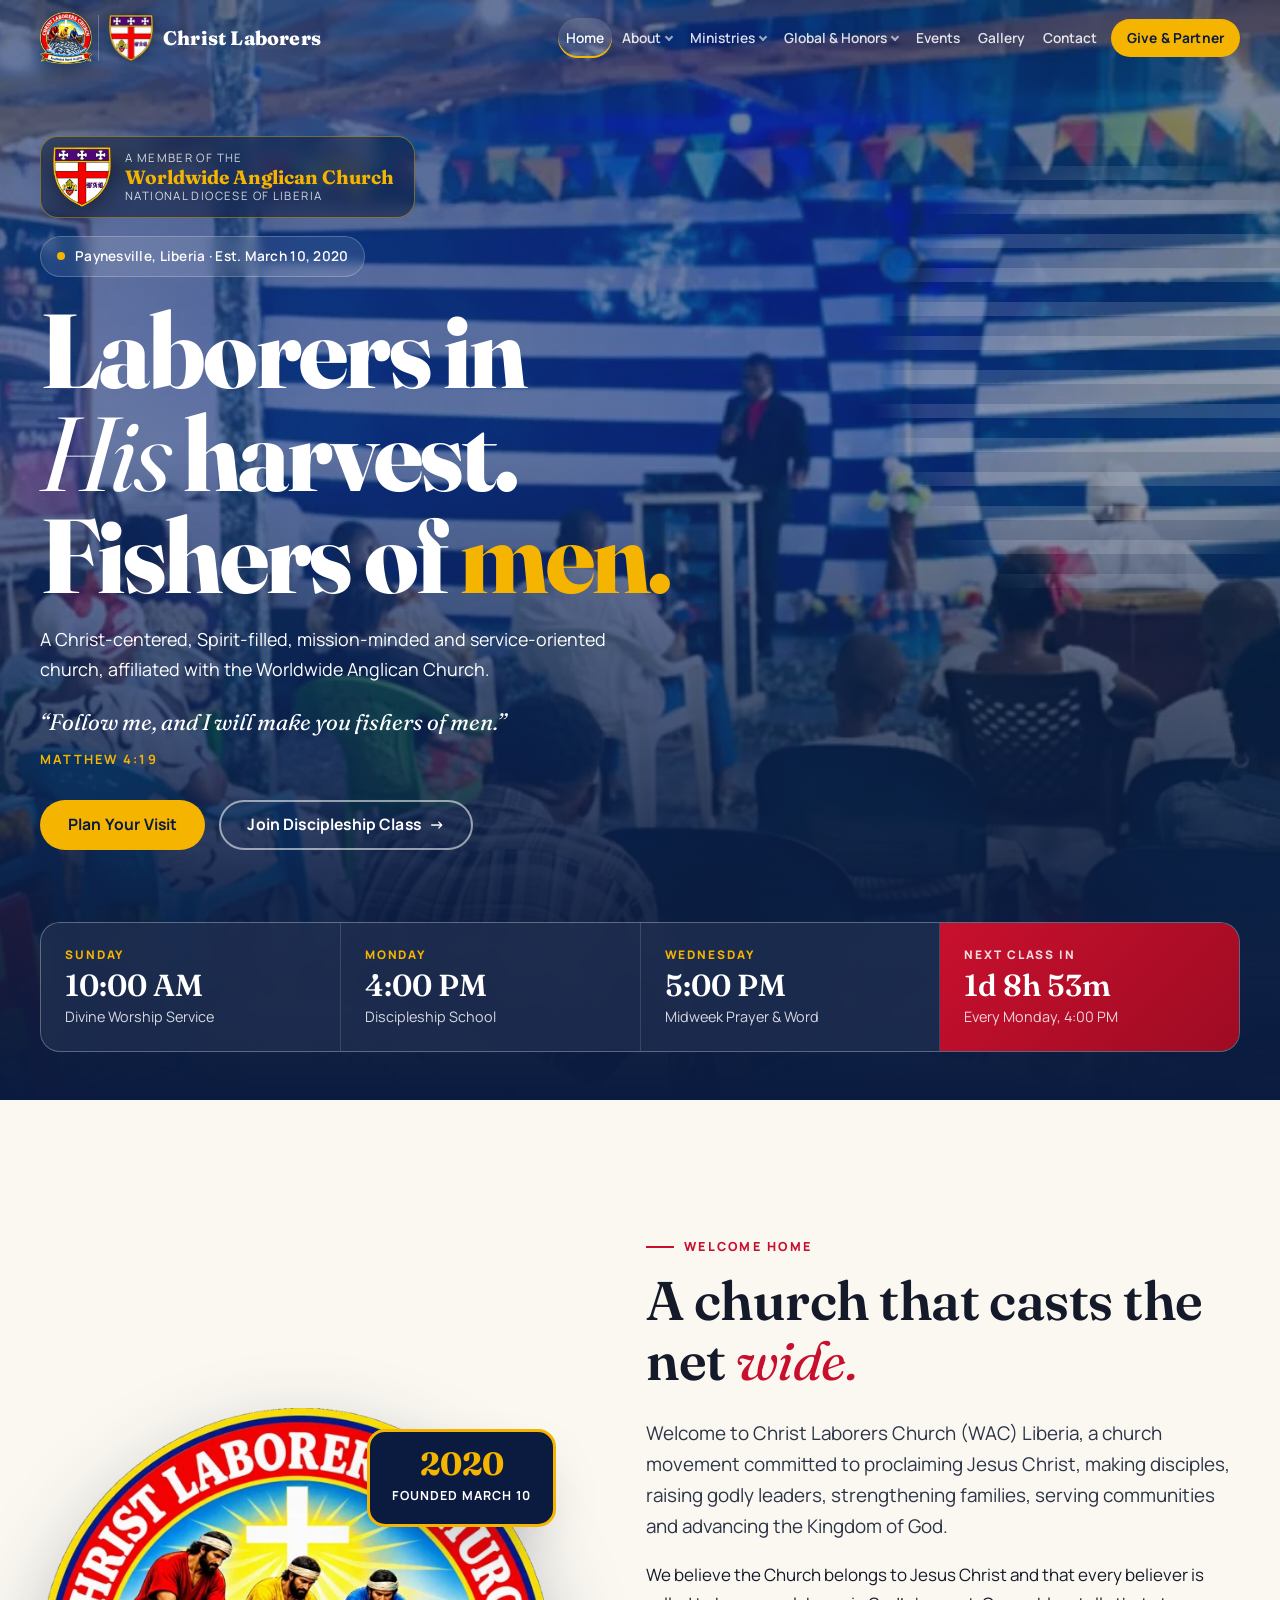
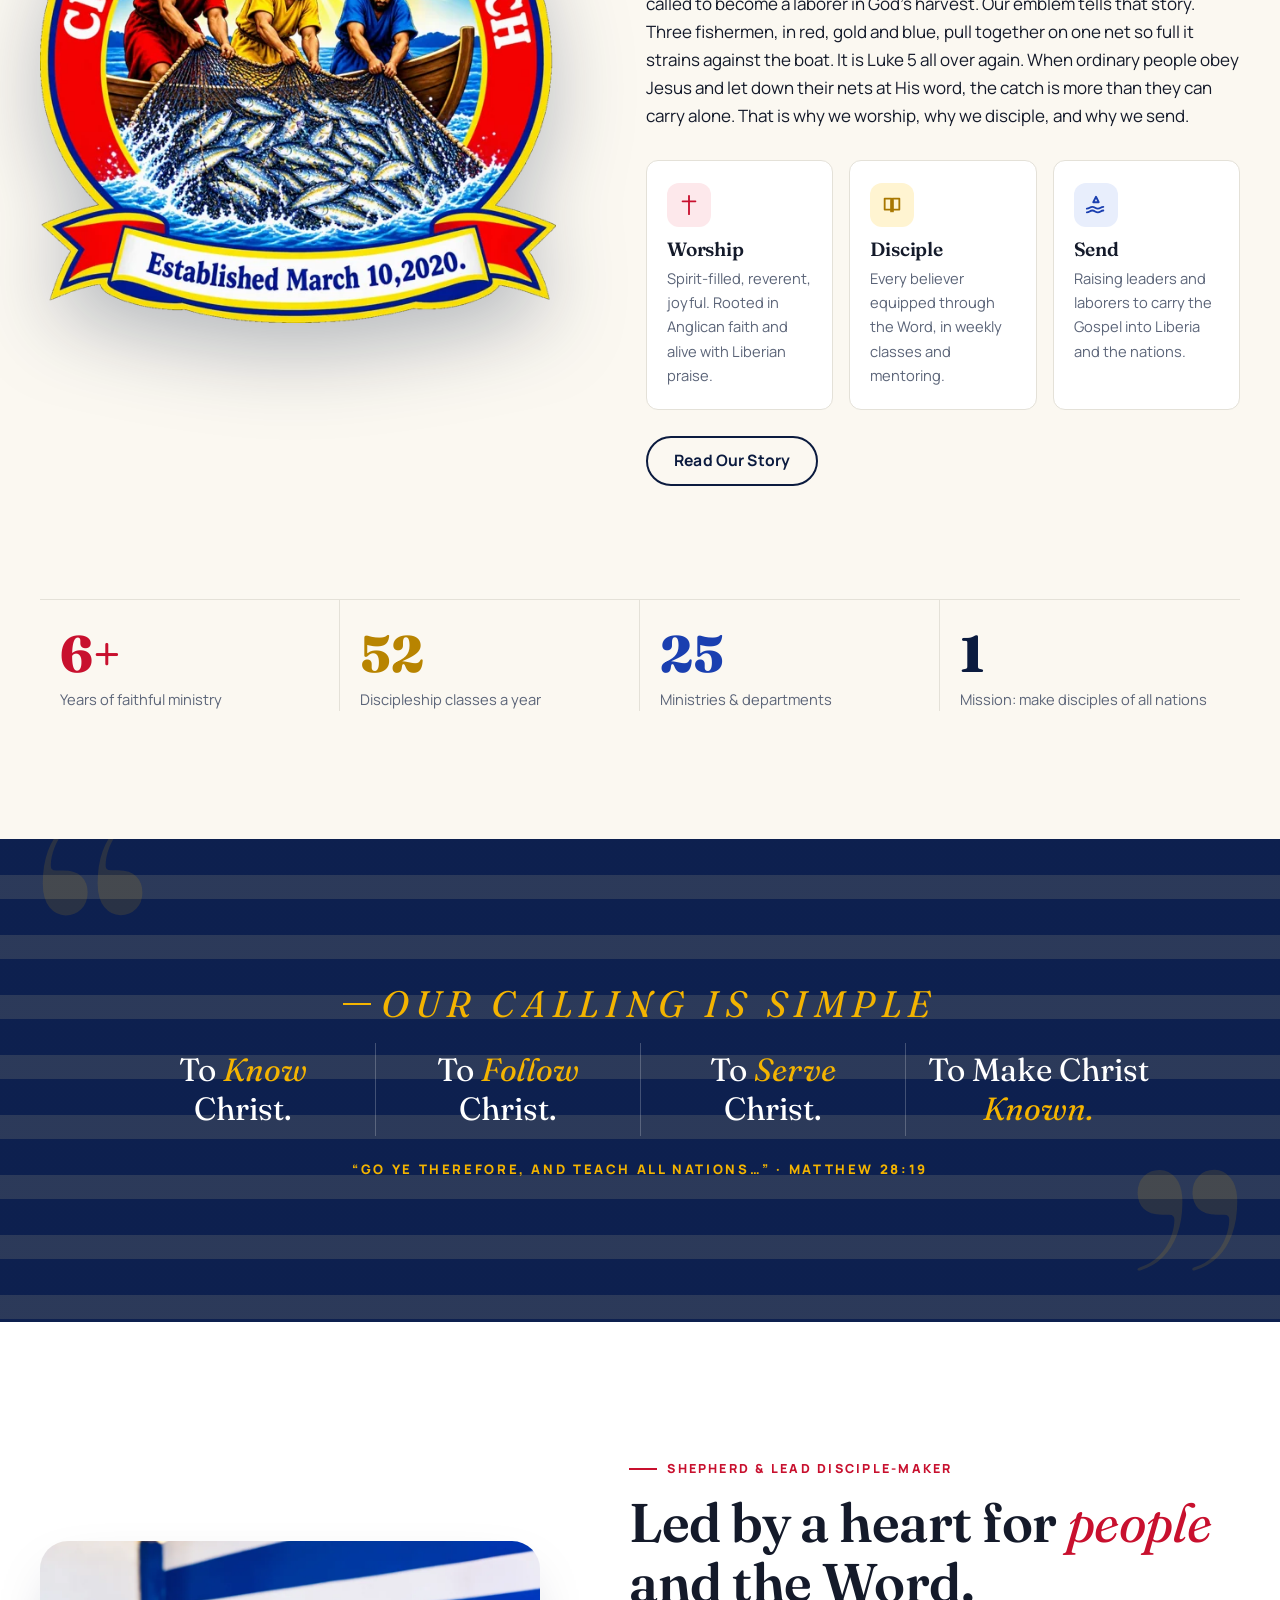
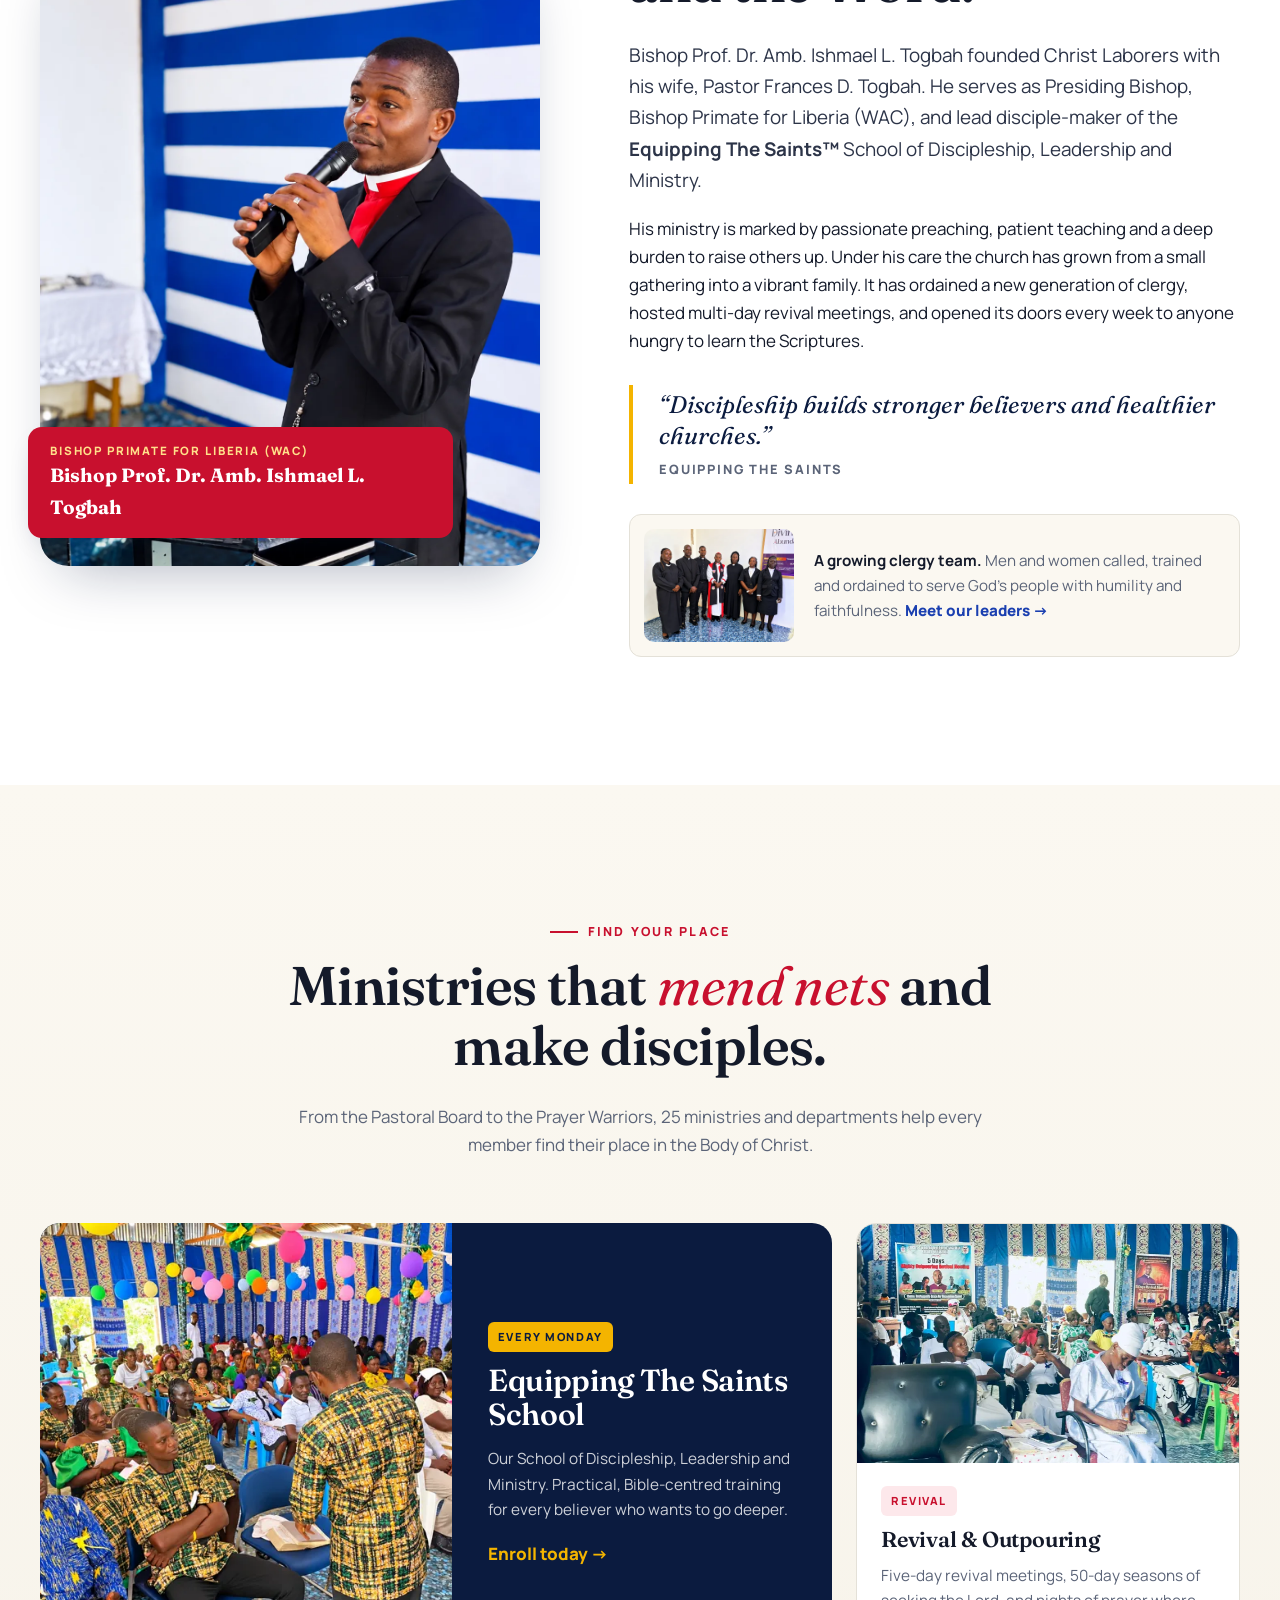
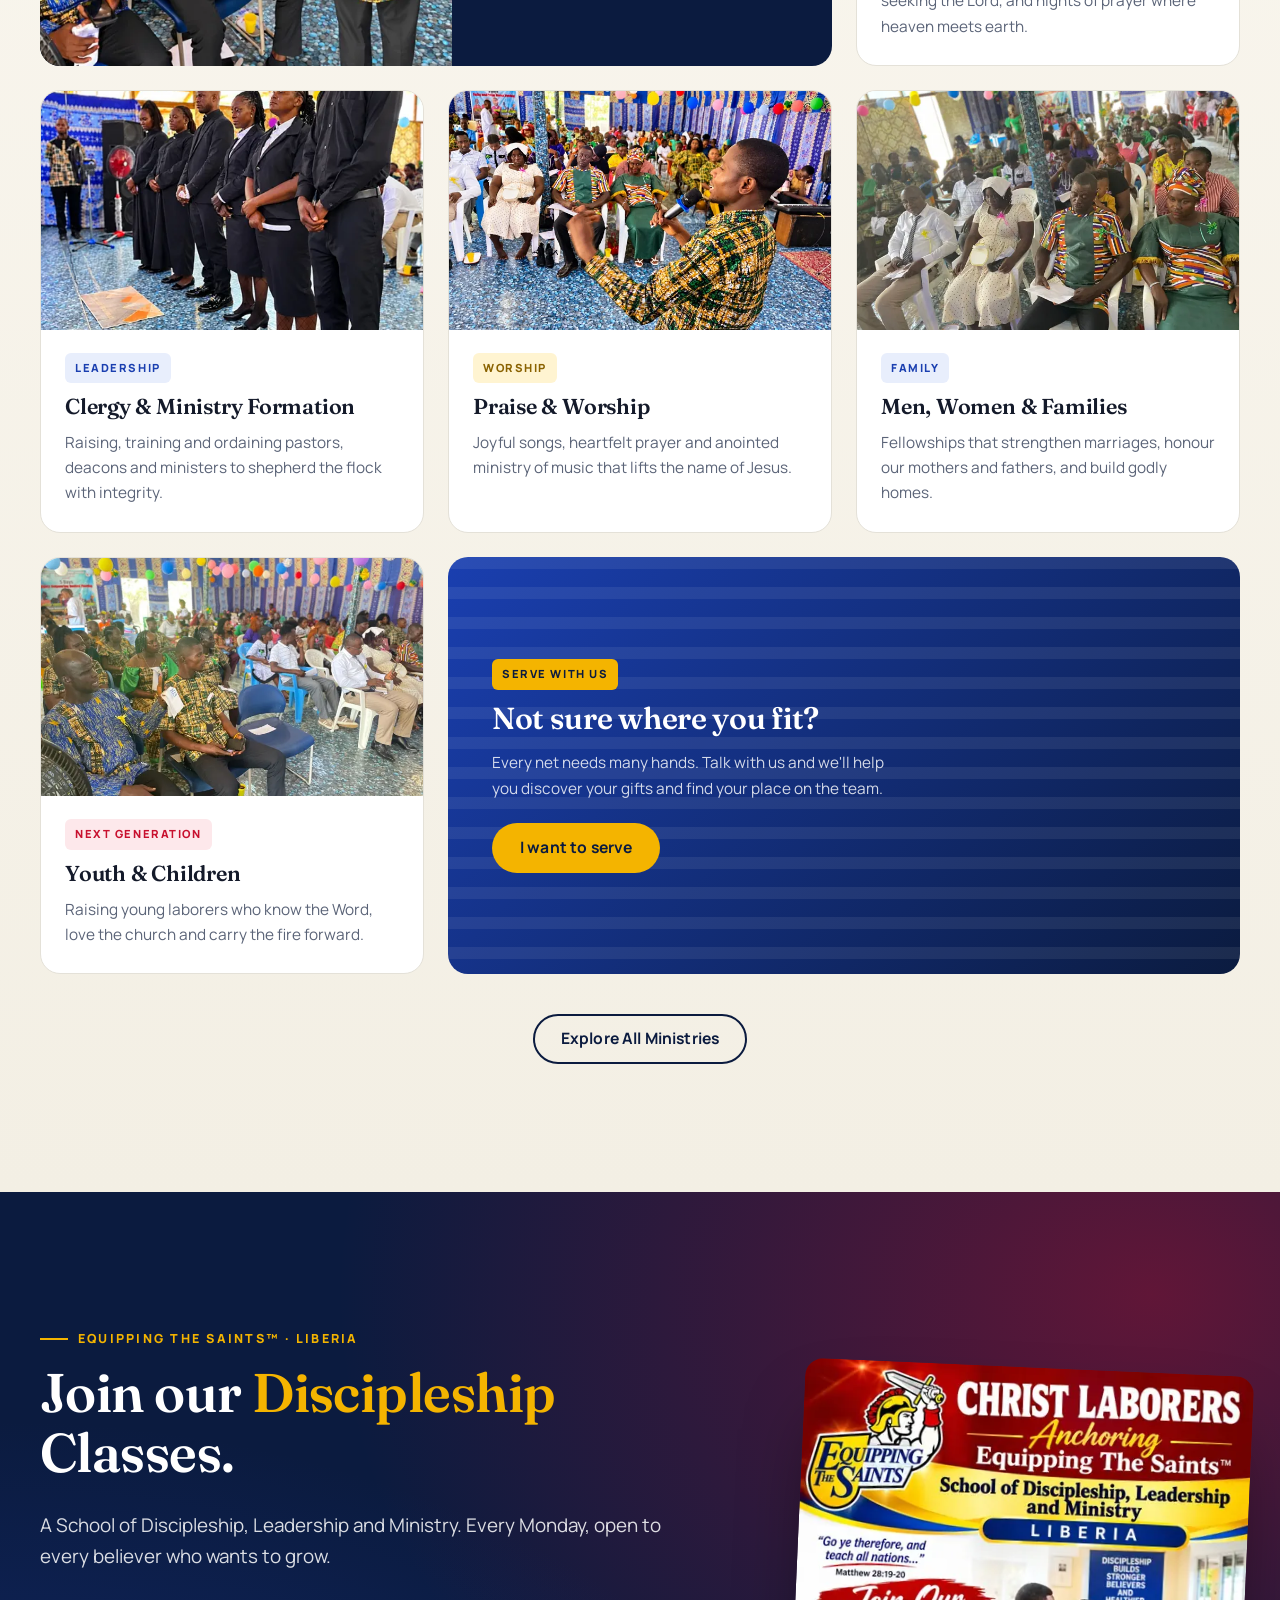
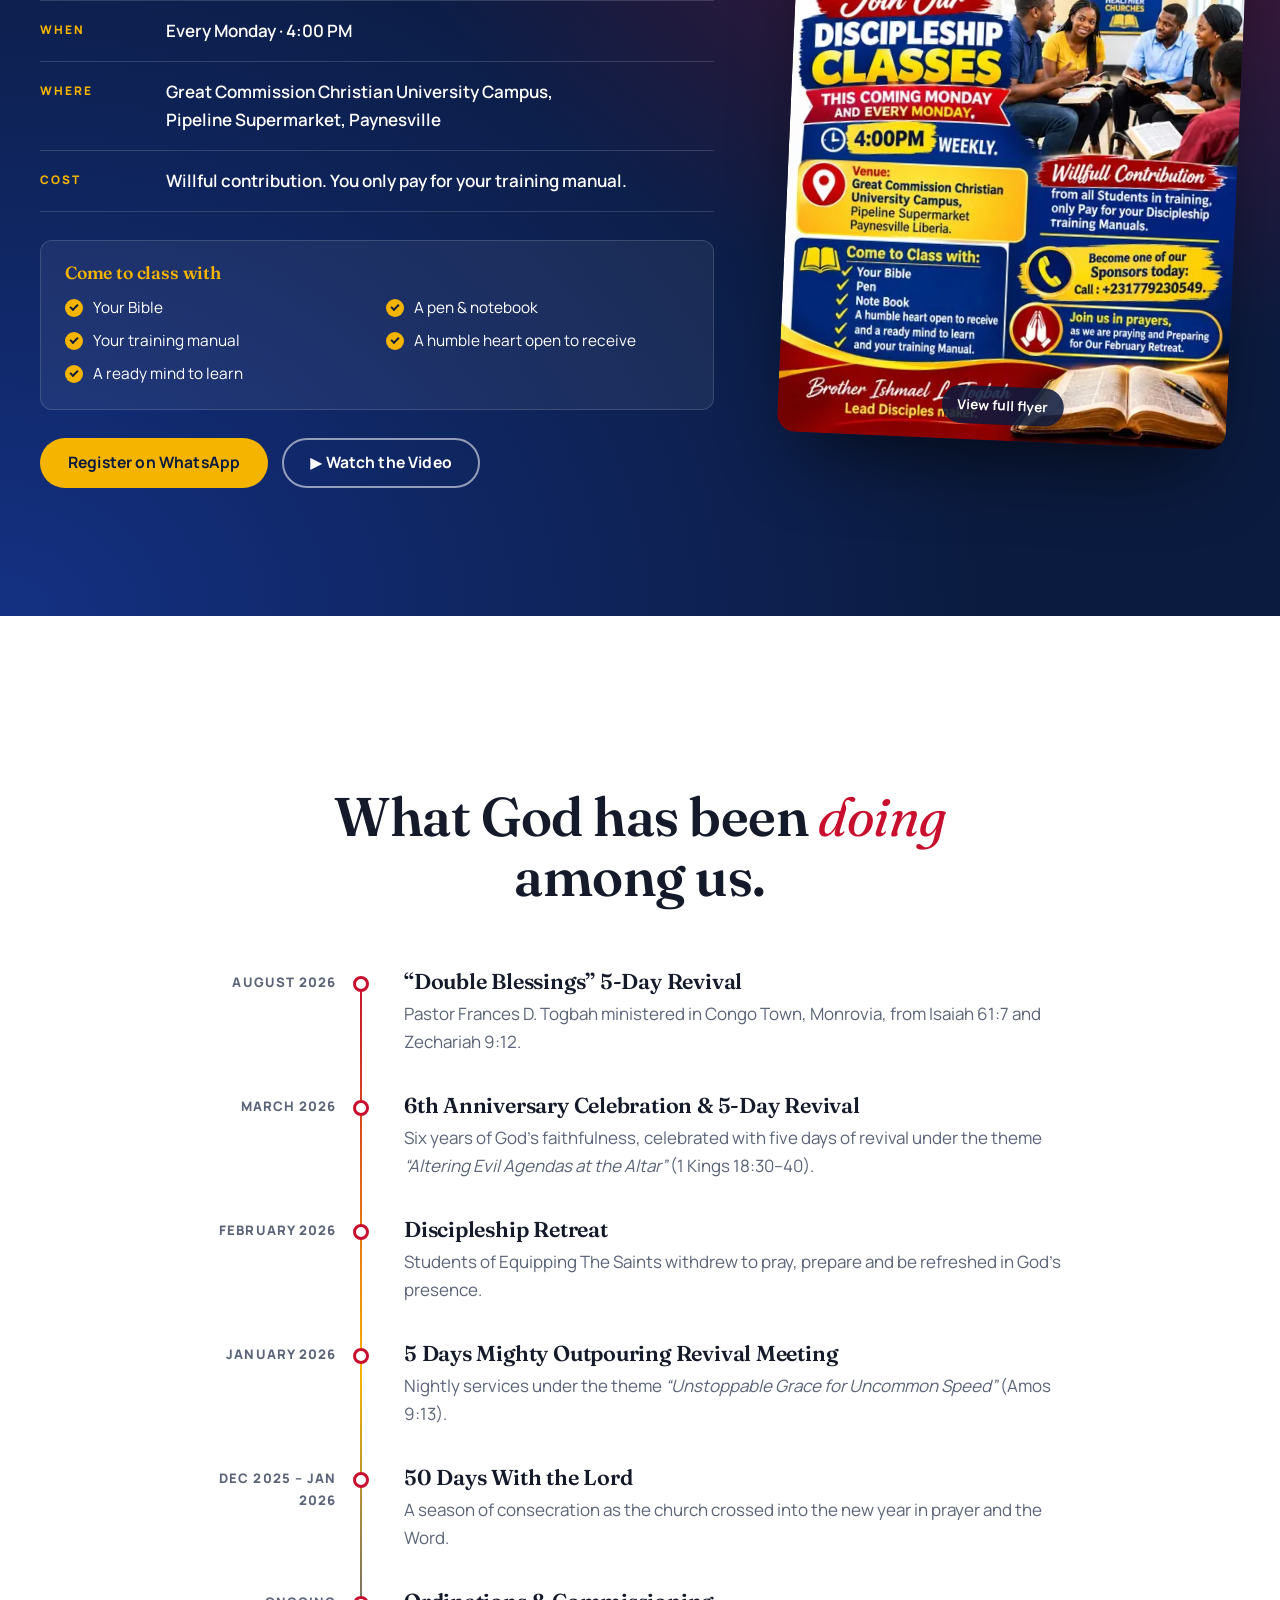
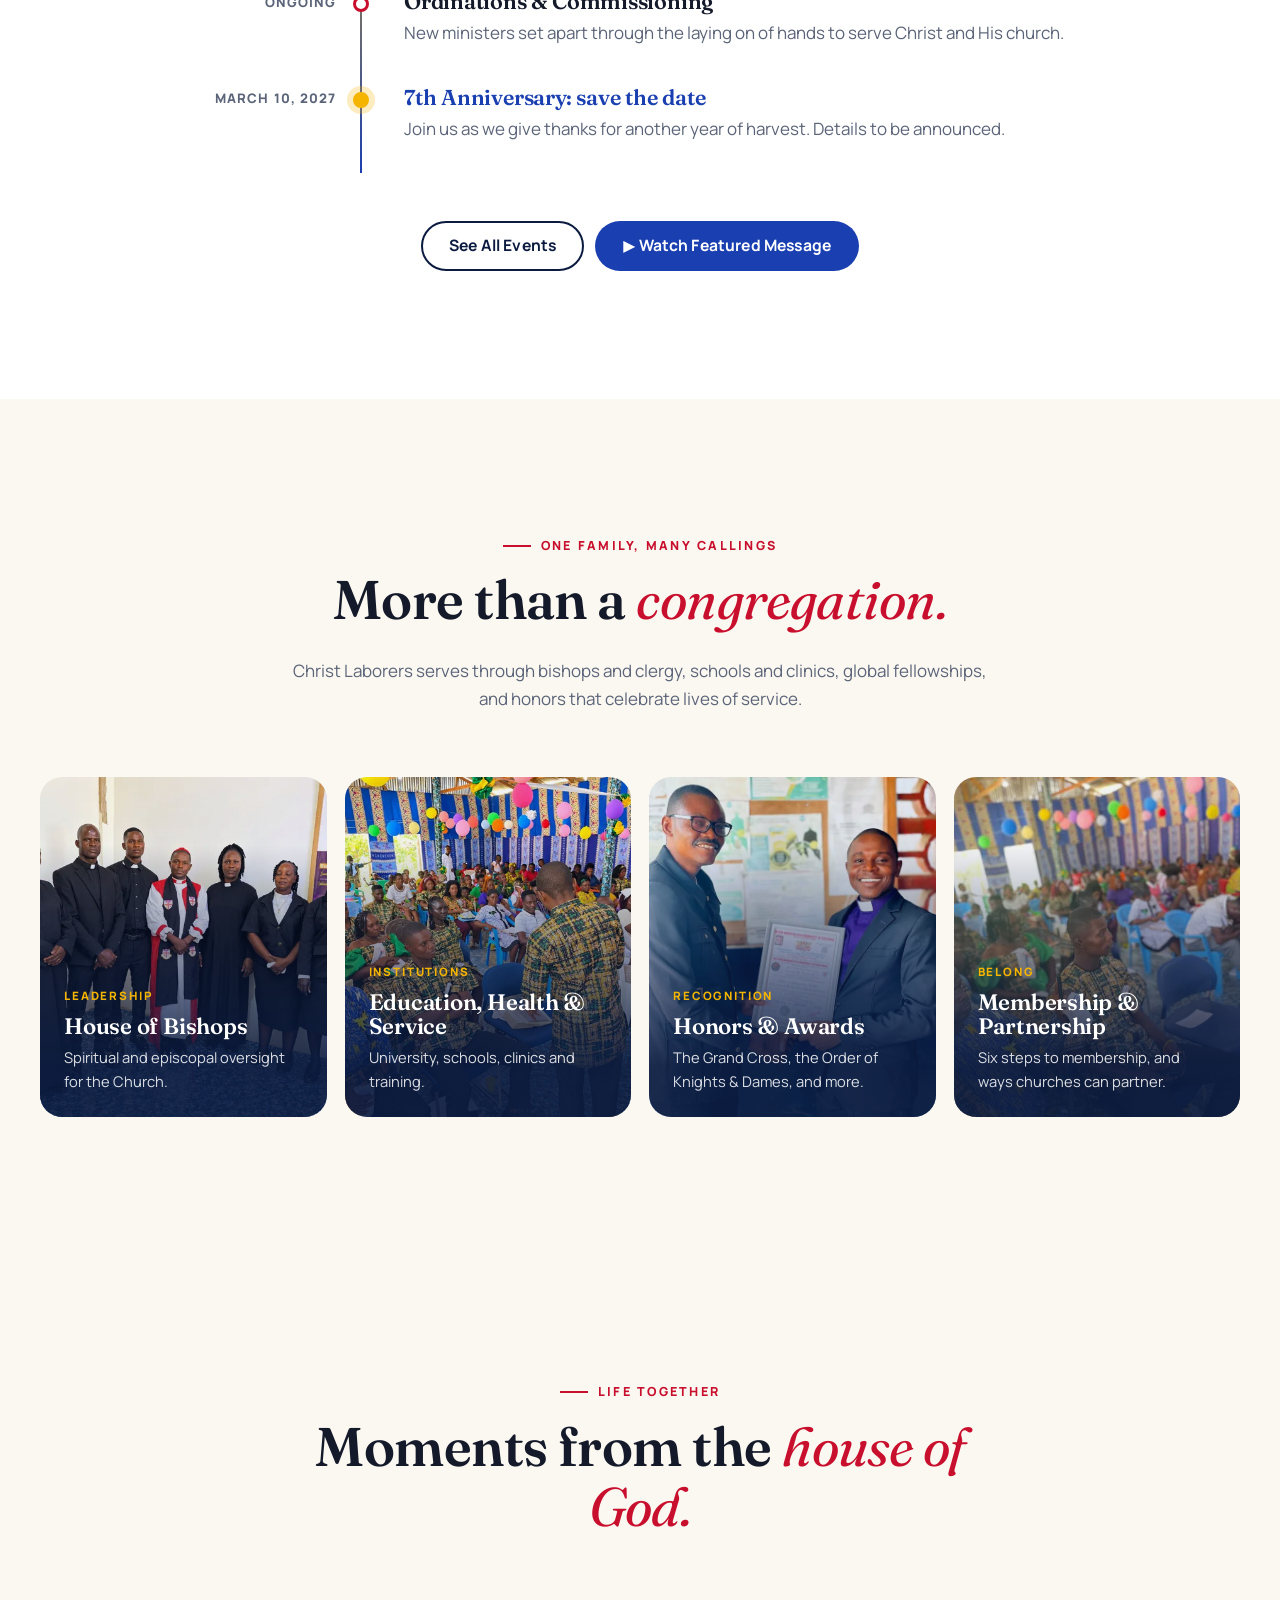
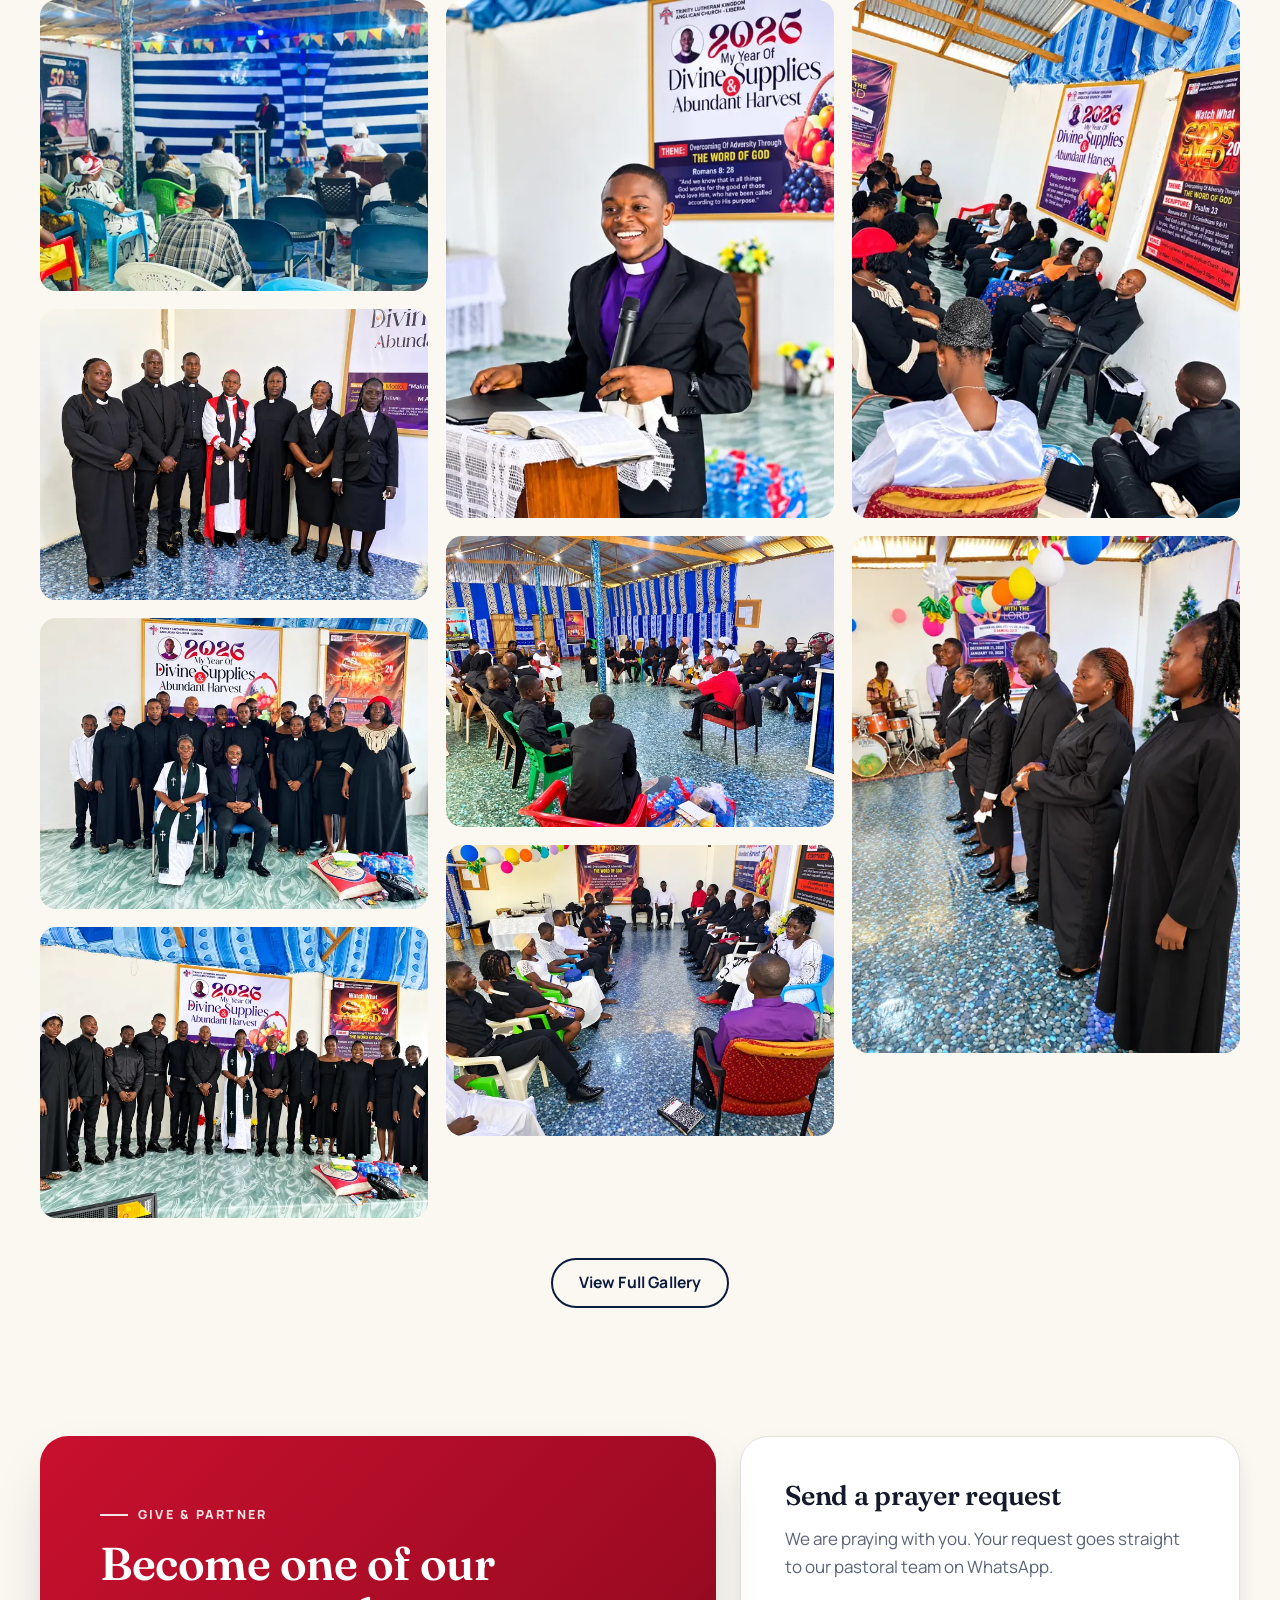
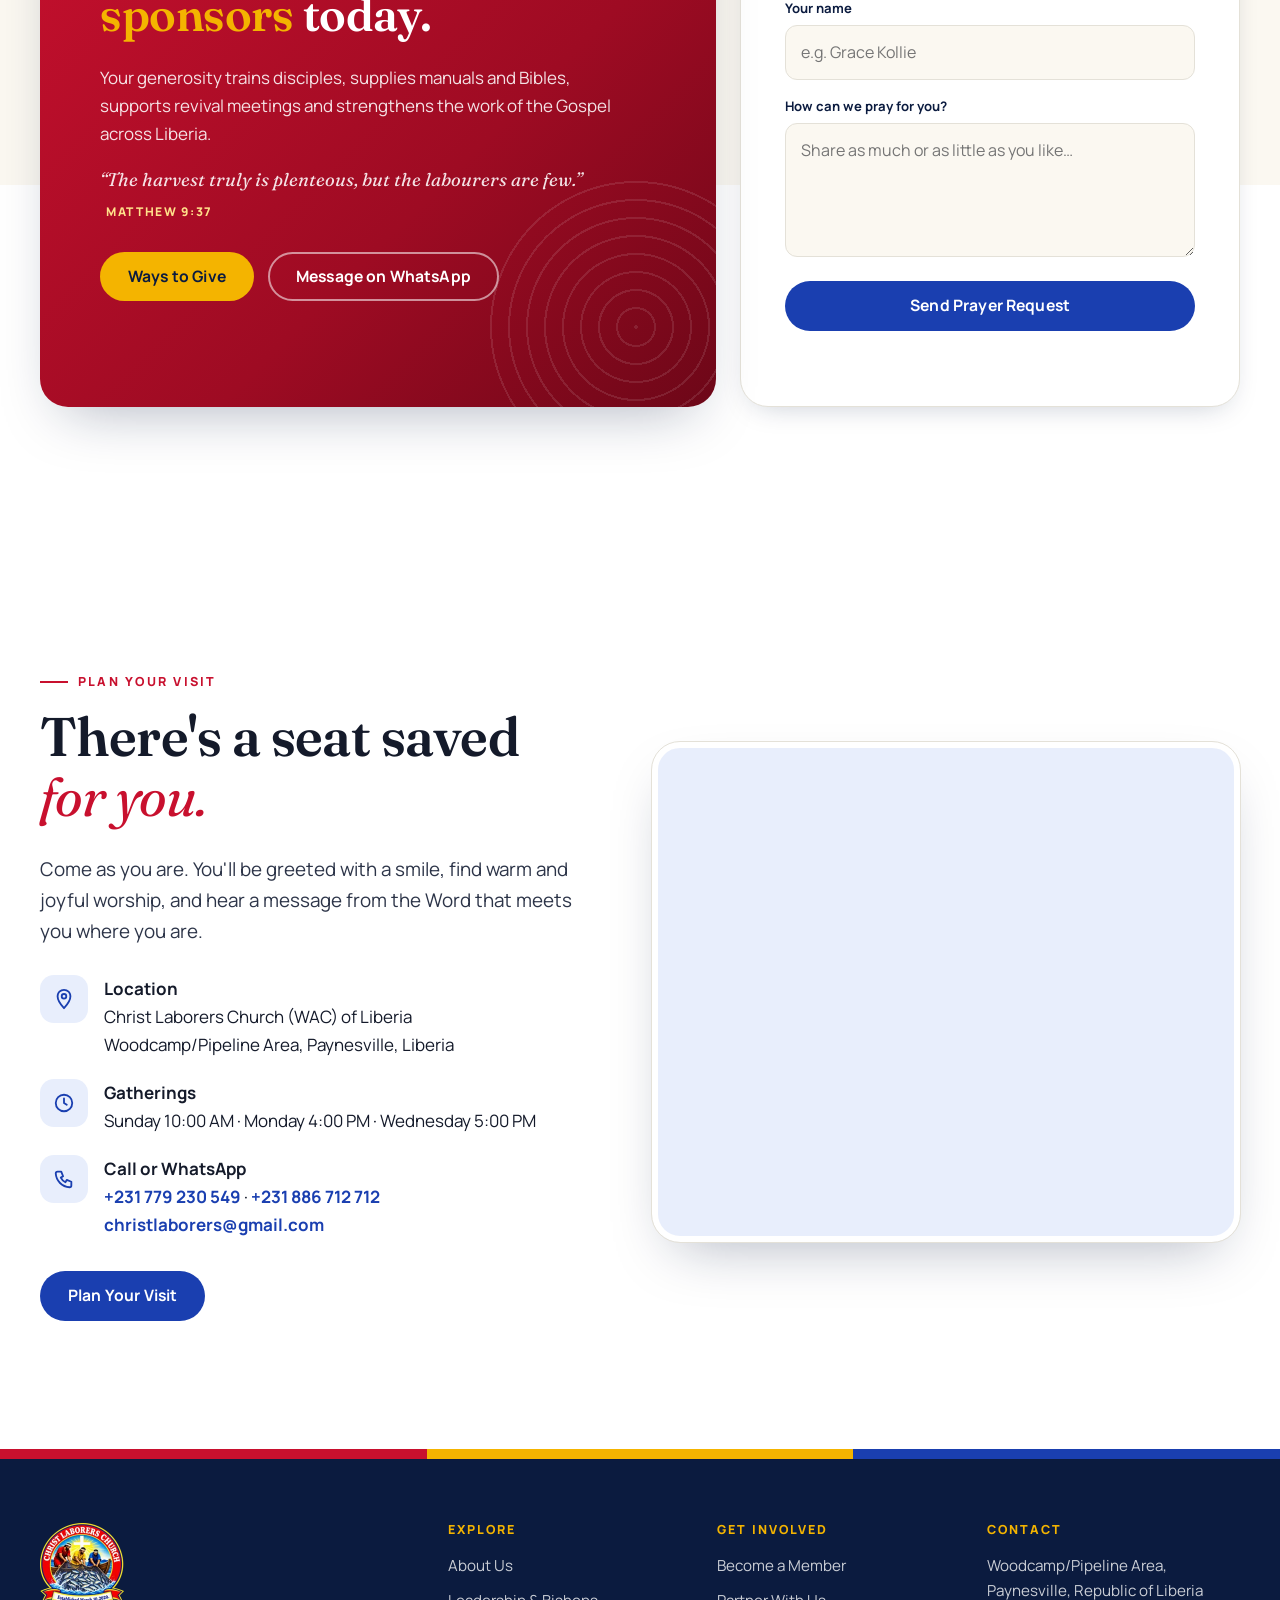
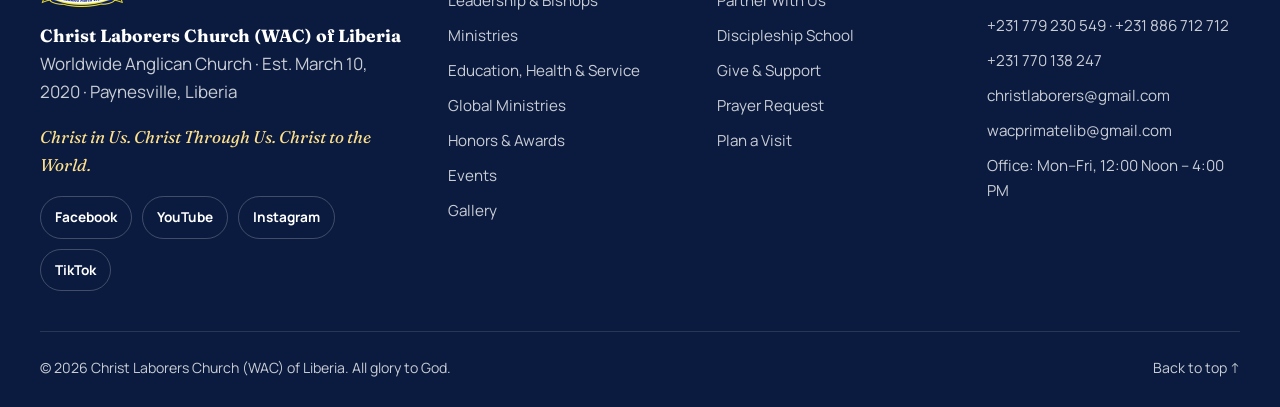
==== commit d71779be: "Show Home in the desktop menu bar Home was only in the phone menu; it now leads the desktop menu too" ====
--- a/index.html
+++ b/index.html
@@ -16,7 +16,7 @@
   <link rel="preconnect" href="https://fonts.googleapis.com">
   <link rel="preconnect" href="https://fonts.gstatic.com" crossorigin>
   <link href="https://fonts.googleapis.com/css2?family=Fraunces:ital,opsz,wght@0,9..144,400;0,9..144,600;0,9..144,800;1,9..144,400;1,9..144,600&family=Manrope:wght@400;500;600;700;800&display=swap" rel="stylesheet">
-  <link rel="stylesheet" href="assets/css/styles.css?v=24fa4496">
+  <link rel="stylesheet" href="assets/css/styles.css?v=e30c0622">
   <script type="application/ld+json">
   {
     "@context": "https://schema.org",
--- a/assets/css/styles.css
+++ b/assets/css/styles.css
@@ -121,7 +121,7 @@
 }
 .nav-links a:hover { opacity: 1; background: rgba(255,255,255,.12); }
 .nav-links a[aria-current="page"] { opacity: 1; background: rgba(255,255,255,.14); box-shadow: inset 0 -2px 0 var(--gold); }
-.nav-links .nav-home { display: none; }
+.nav-links .nav-home { display: block; }
 .nav-cta { margin-left: 10px; white-space: nowrap; }
 .nav-extra { display: none; }
 
@@ -1110,3 +1110,10 @@
   .nav-toggle { flex: none; }
 }
 @media (max-width: 420px) { .brand-text strong { font-size: clamp(.8rem, 3.9vw, 1.04rem); letter-spacing: 0; } .brand { gap: 7px; } }
+@media (min-width: 1181px) and (max-width: 1360px) {
+  .nav-links a { padding: 9px 8px; font-size: .86rem; }
+  .nav-links .has-sub > a::after { margin-left: 5px; }
+  .nav-cta { padding: 10px 14px; font-size: .86rem; margin-left: 4px; }
+  .brand-text small { display: none; }
+  .brand { gap: 10px; }
+}
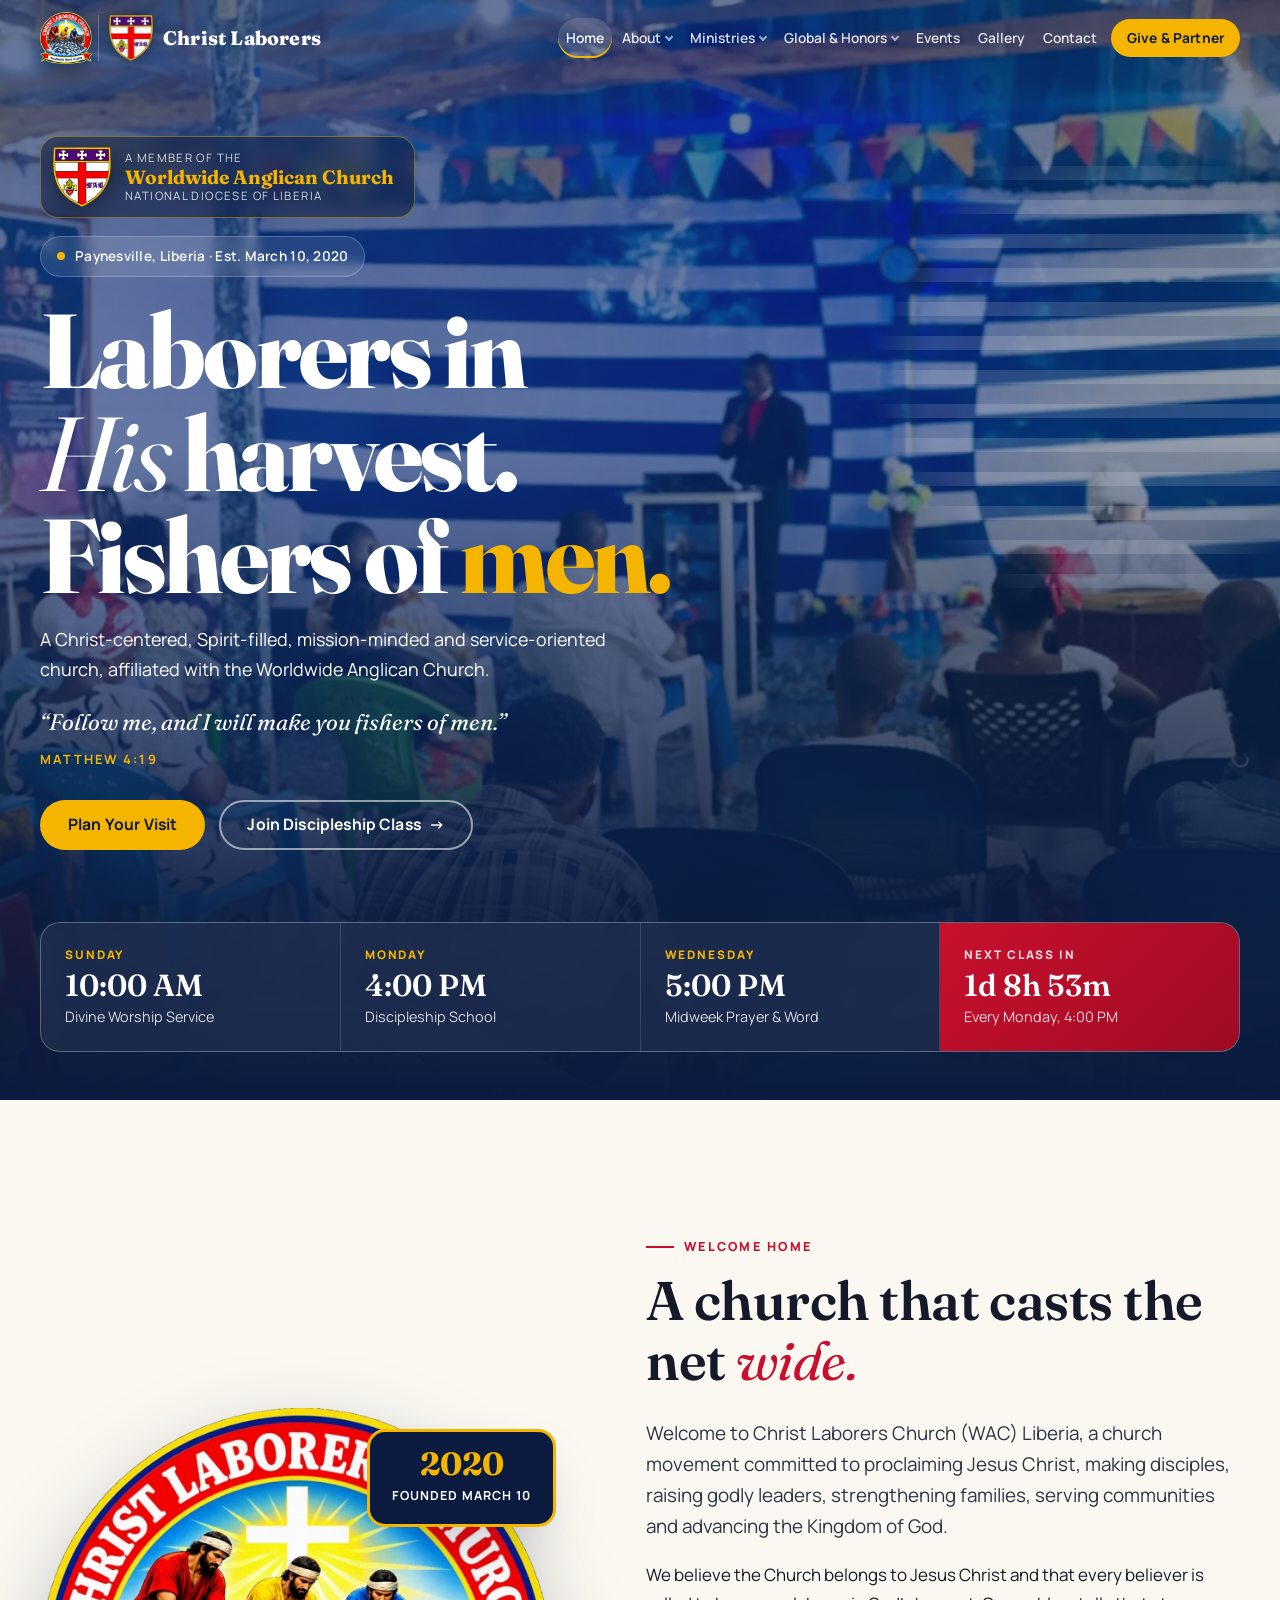
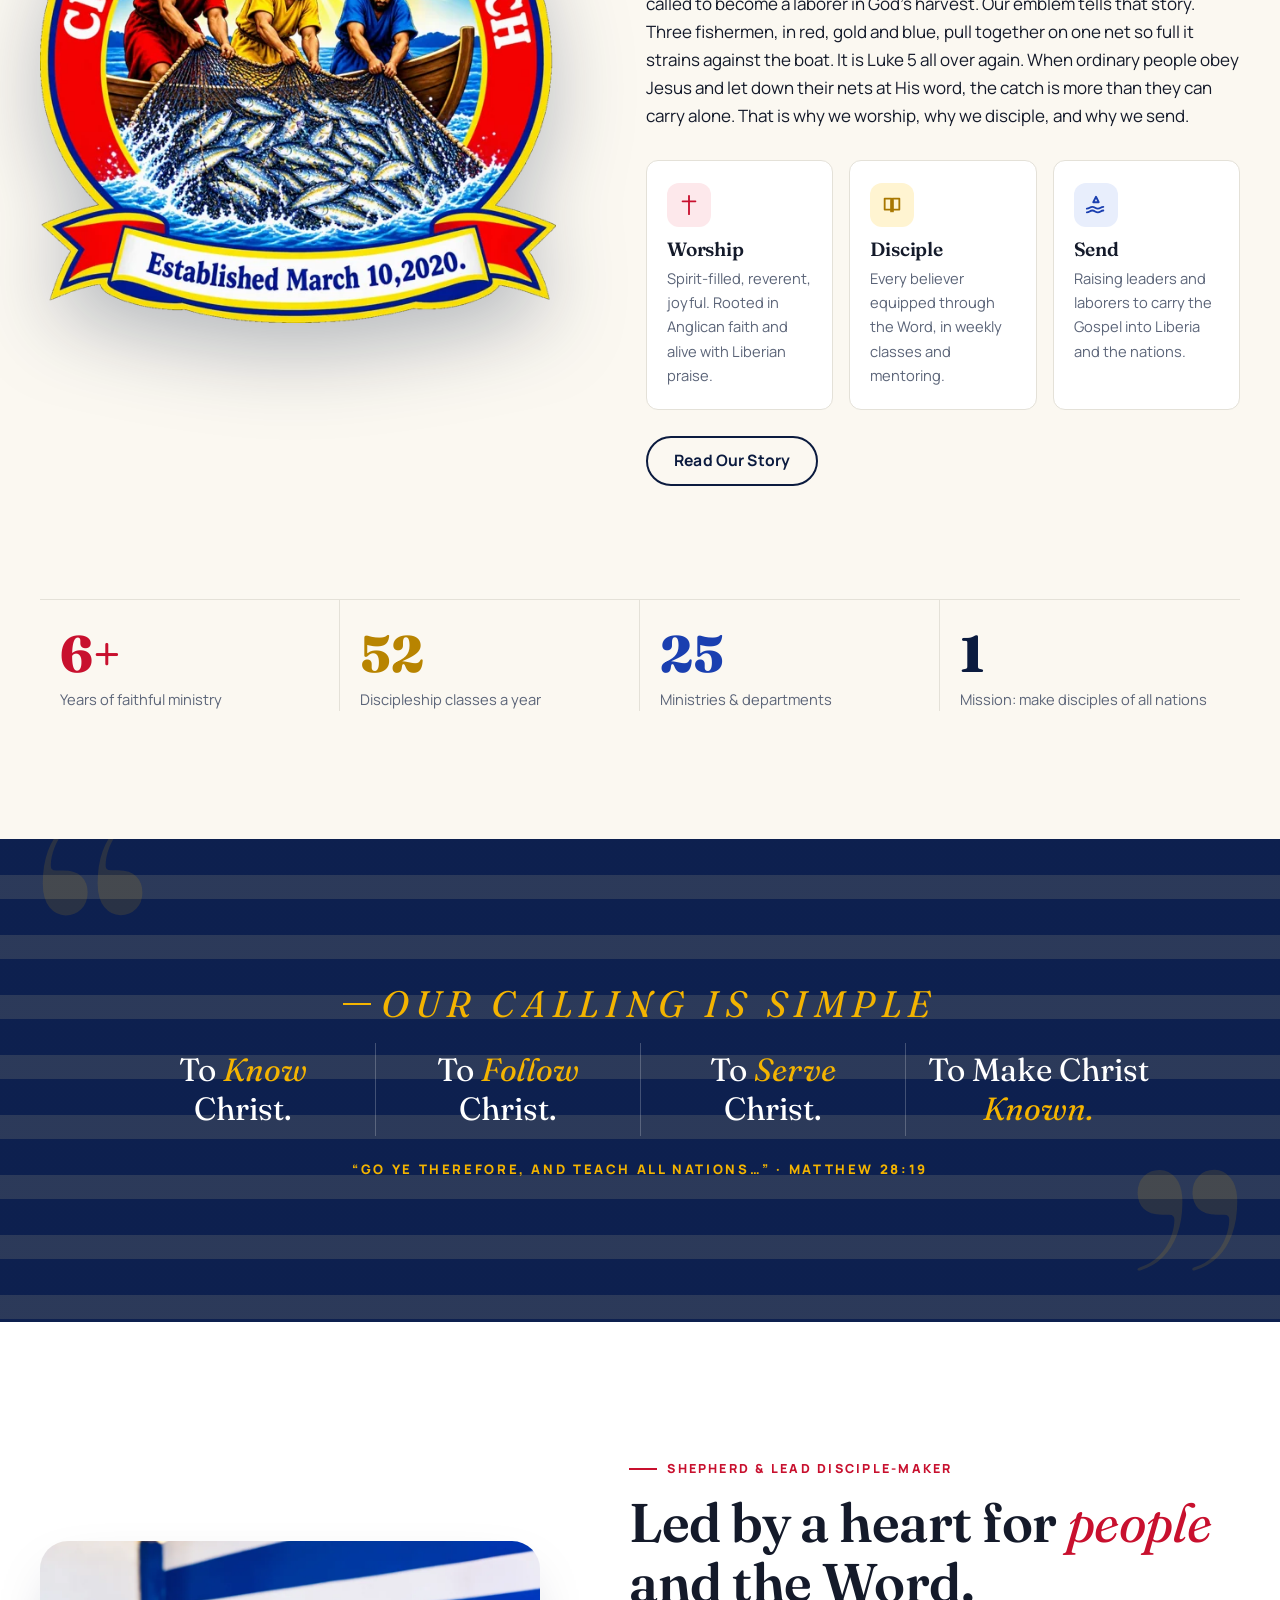
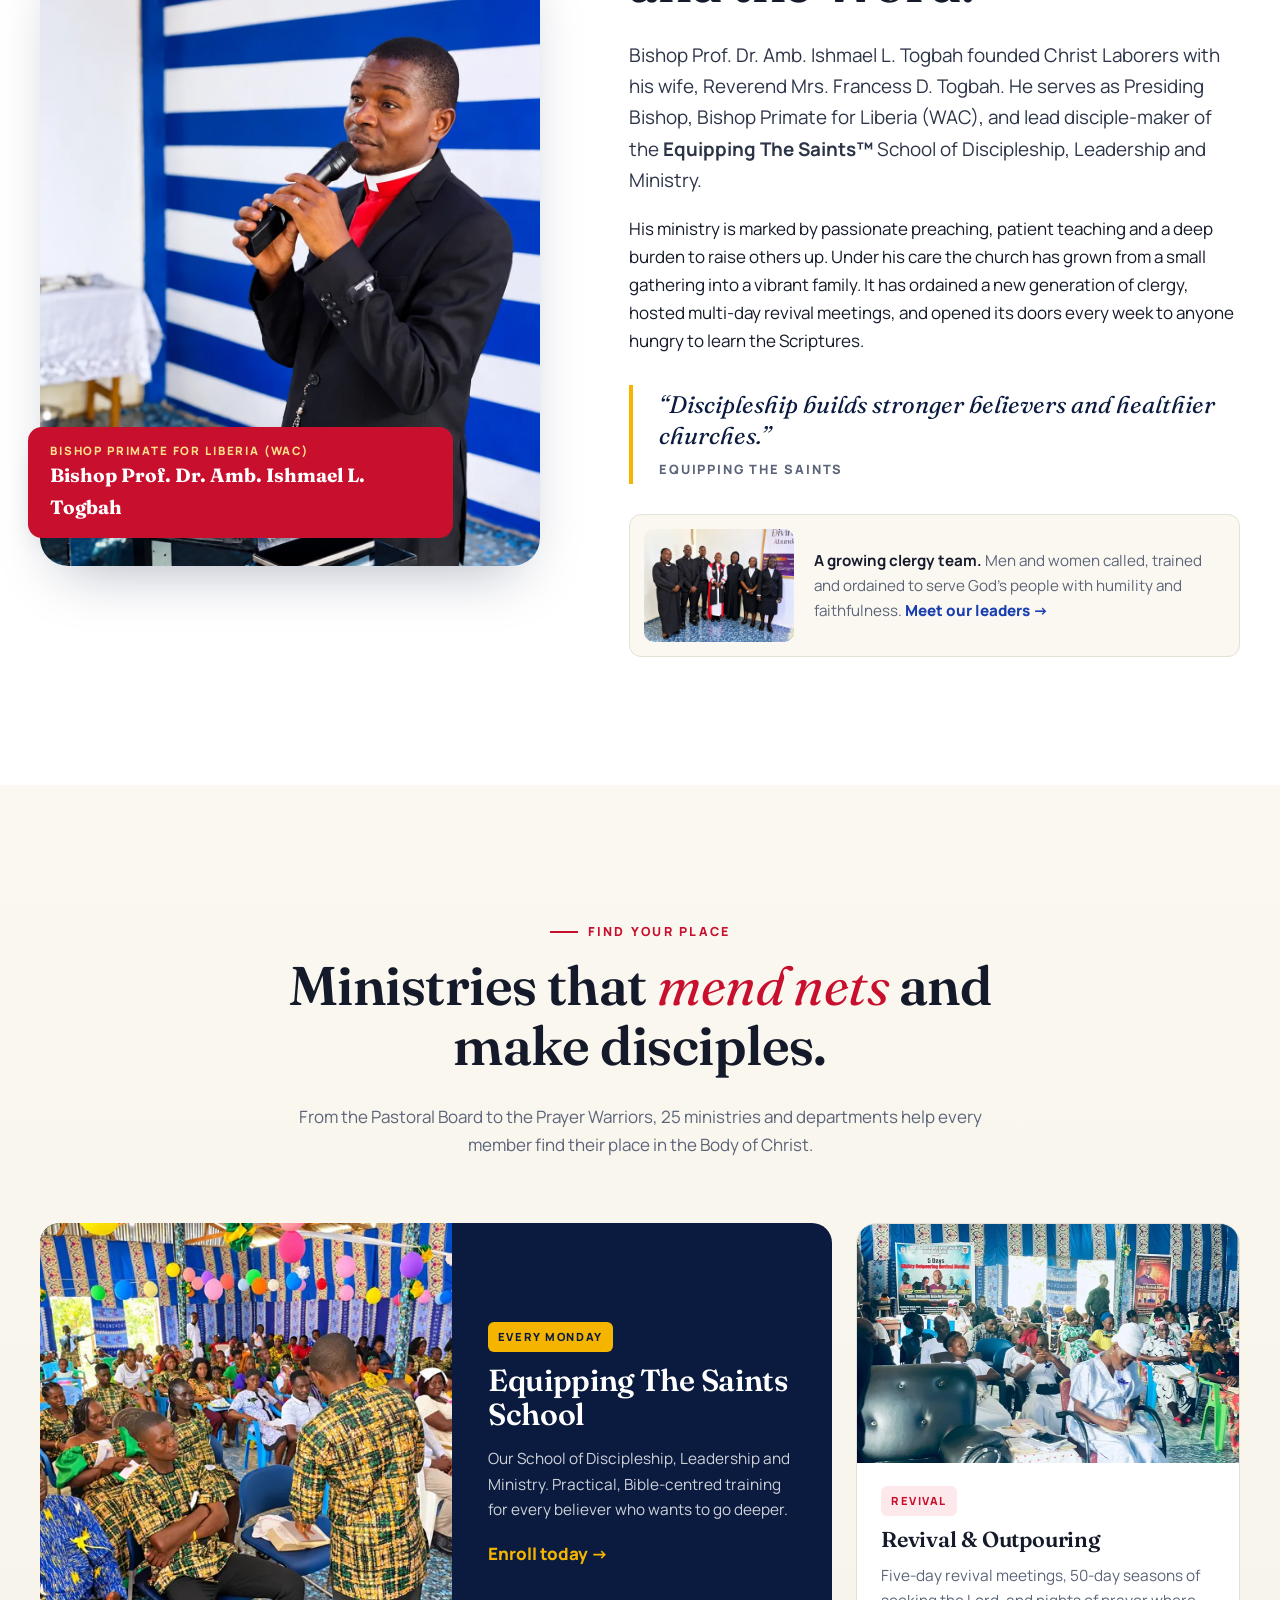
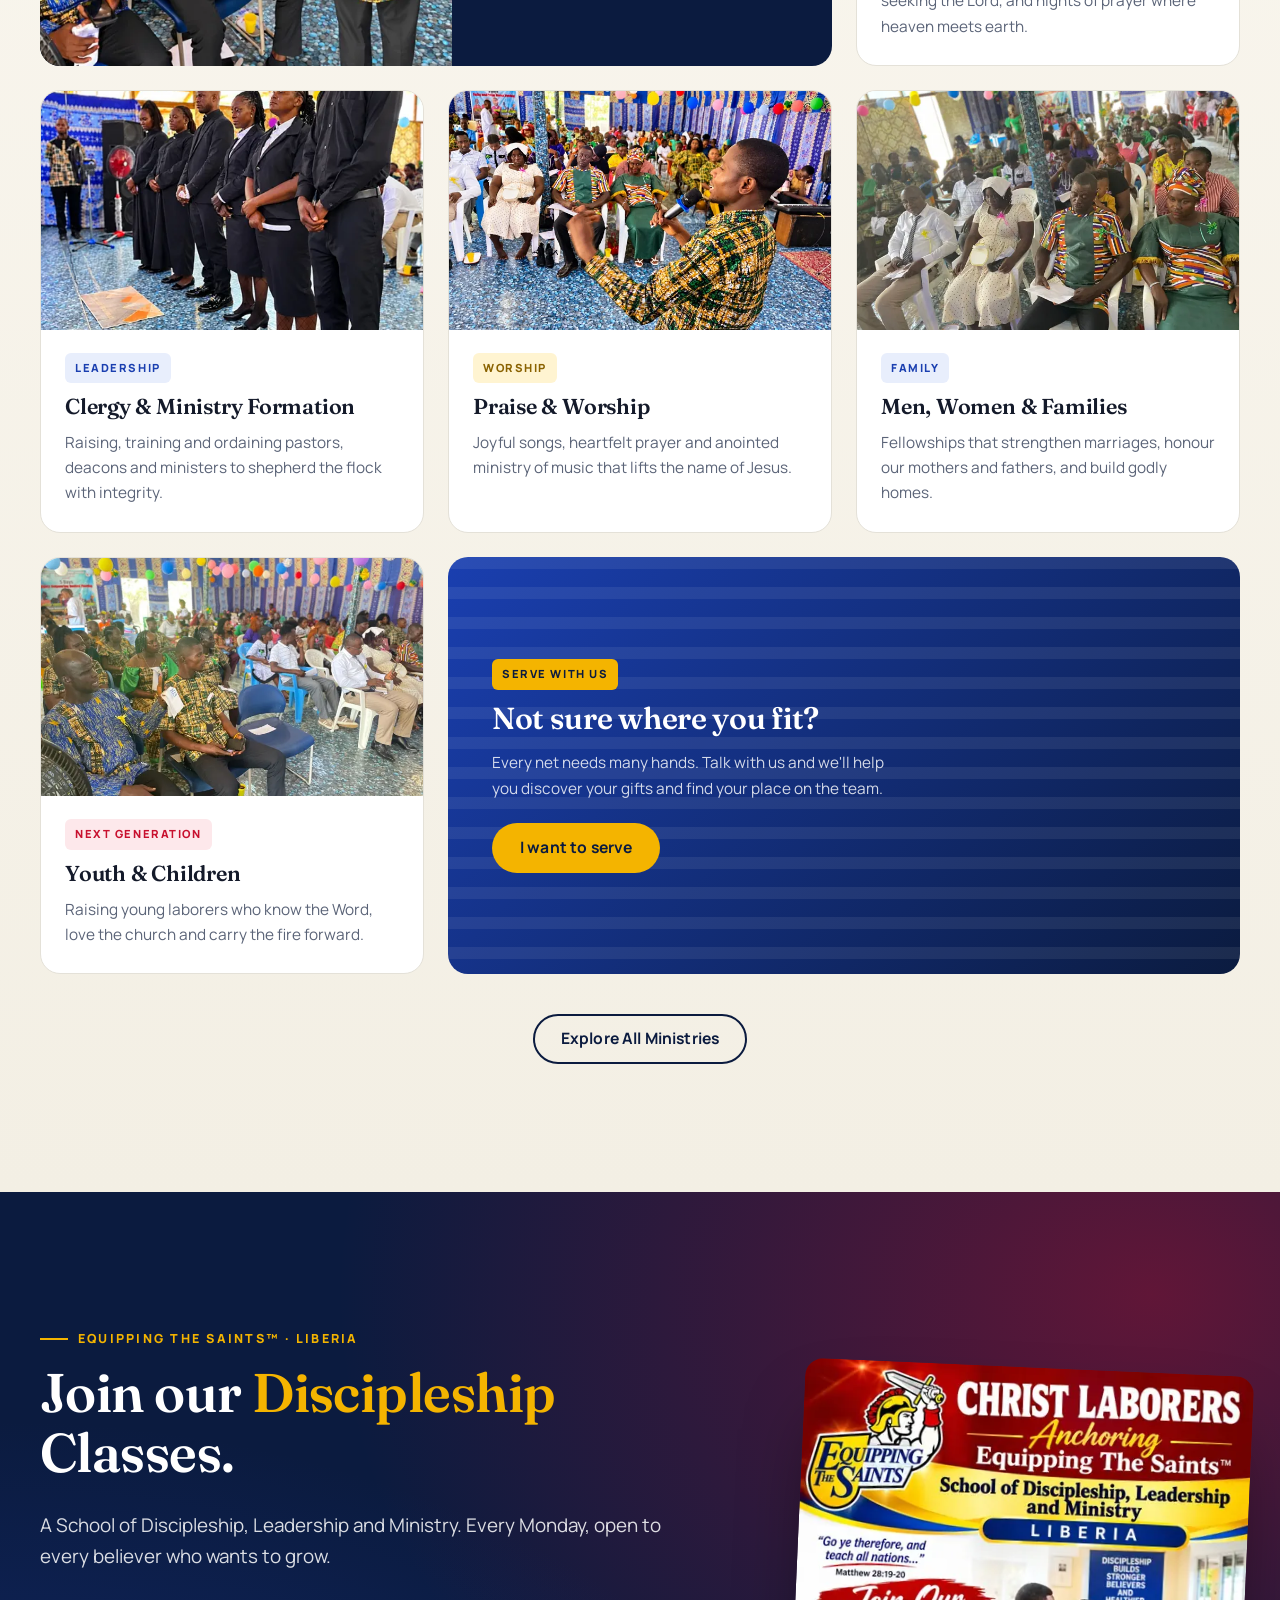
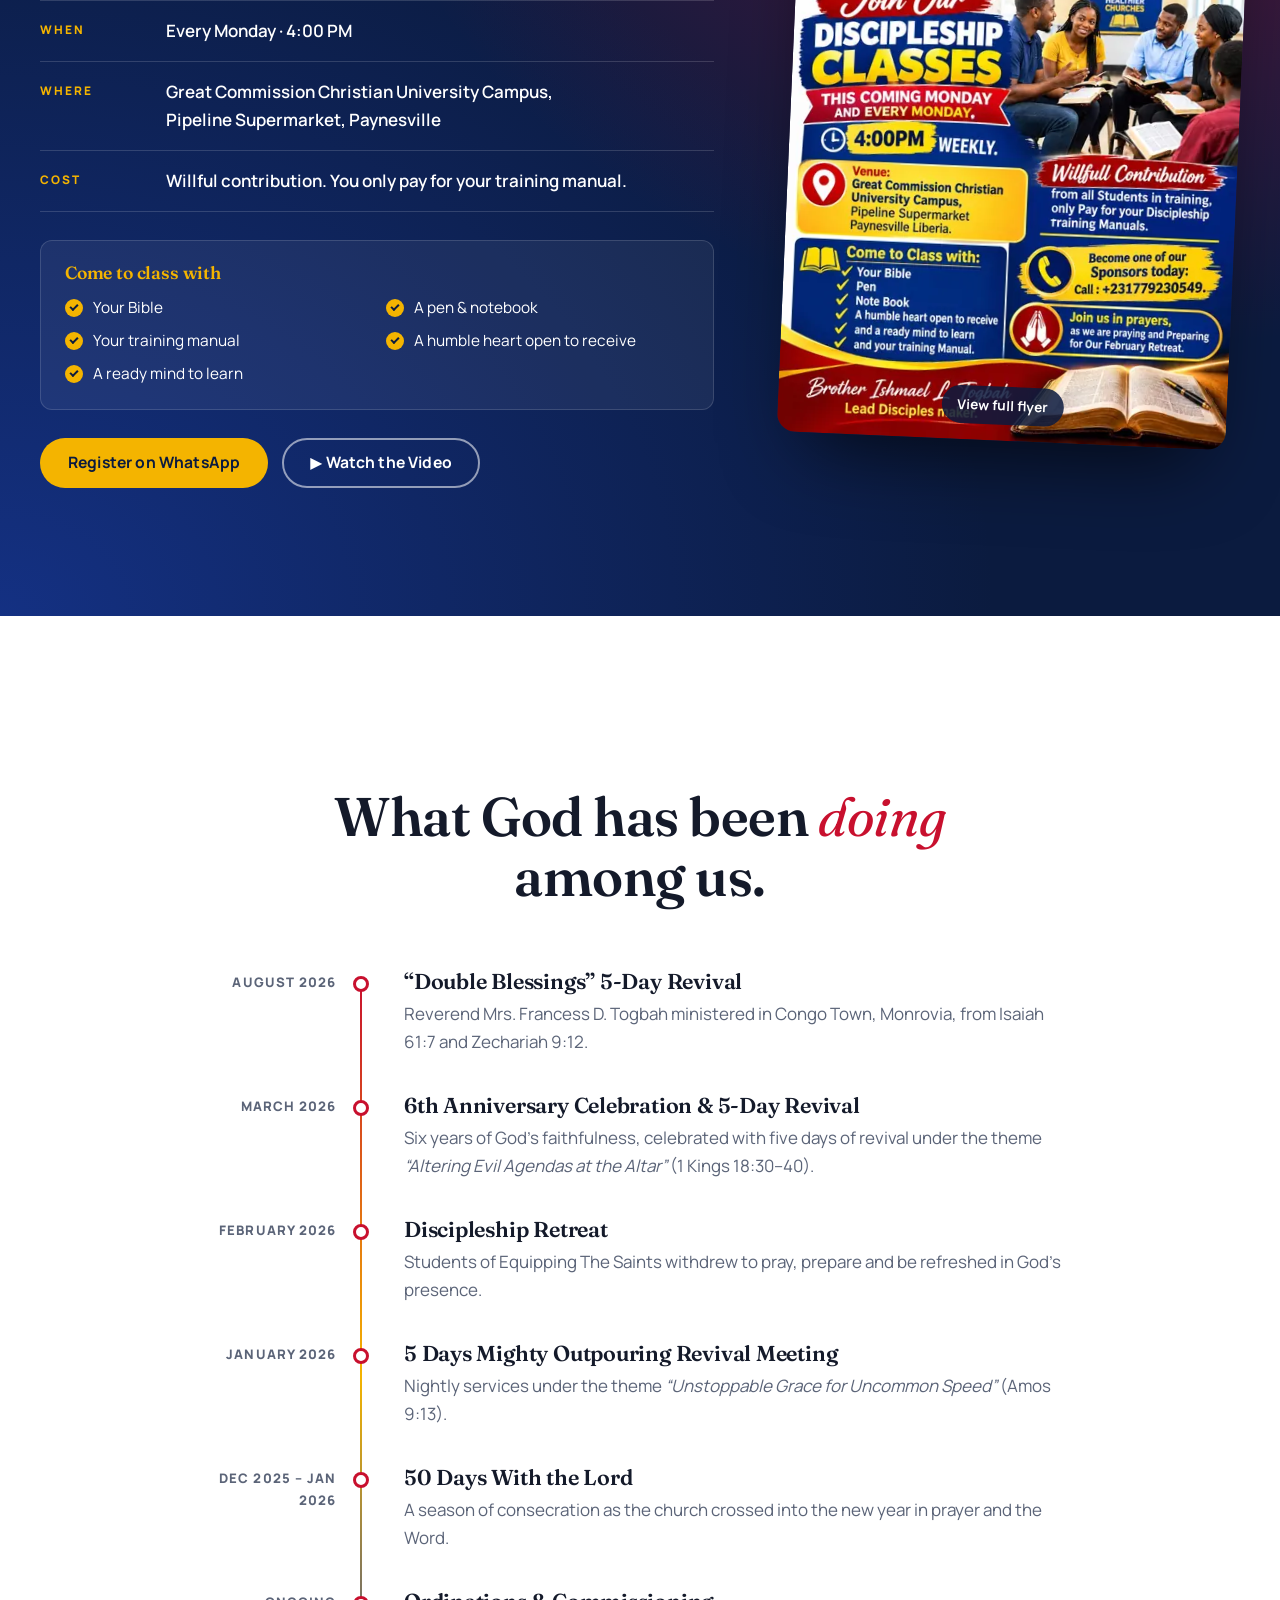
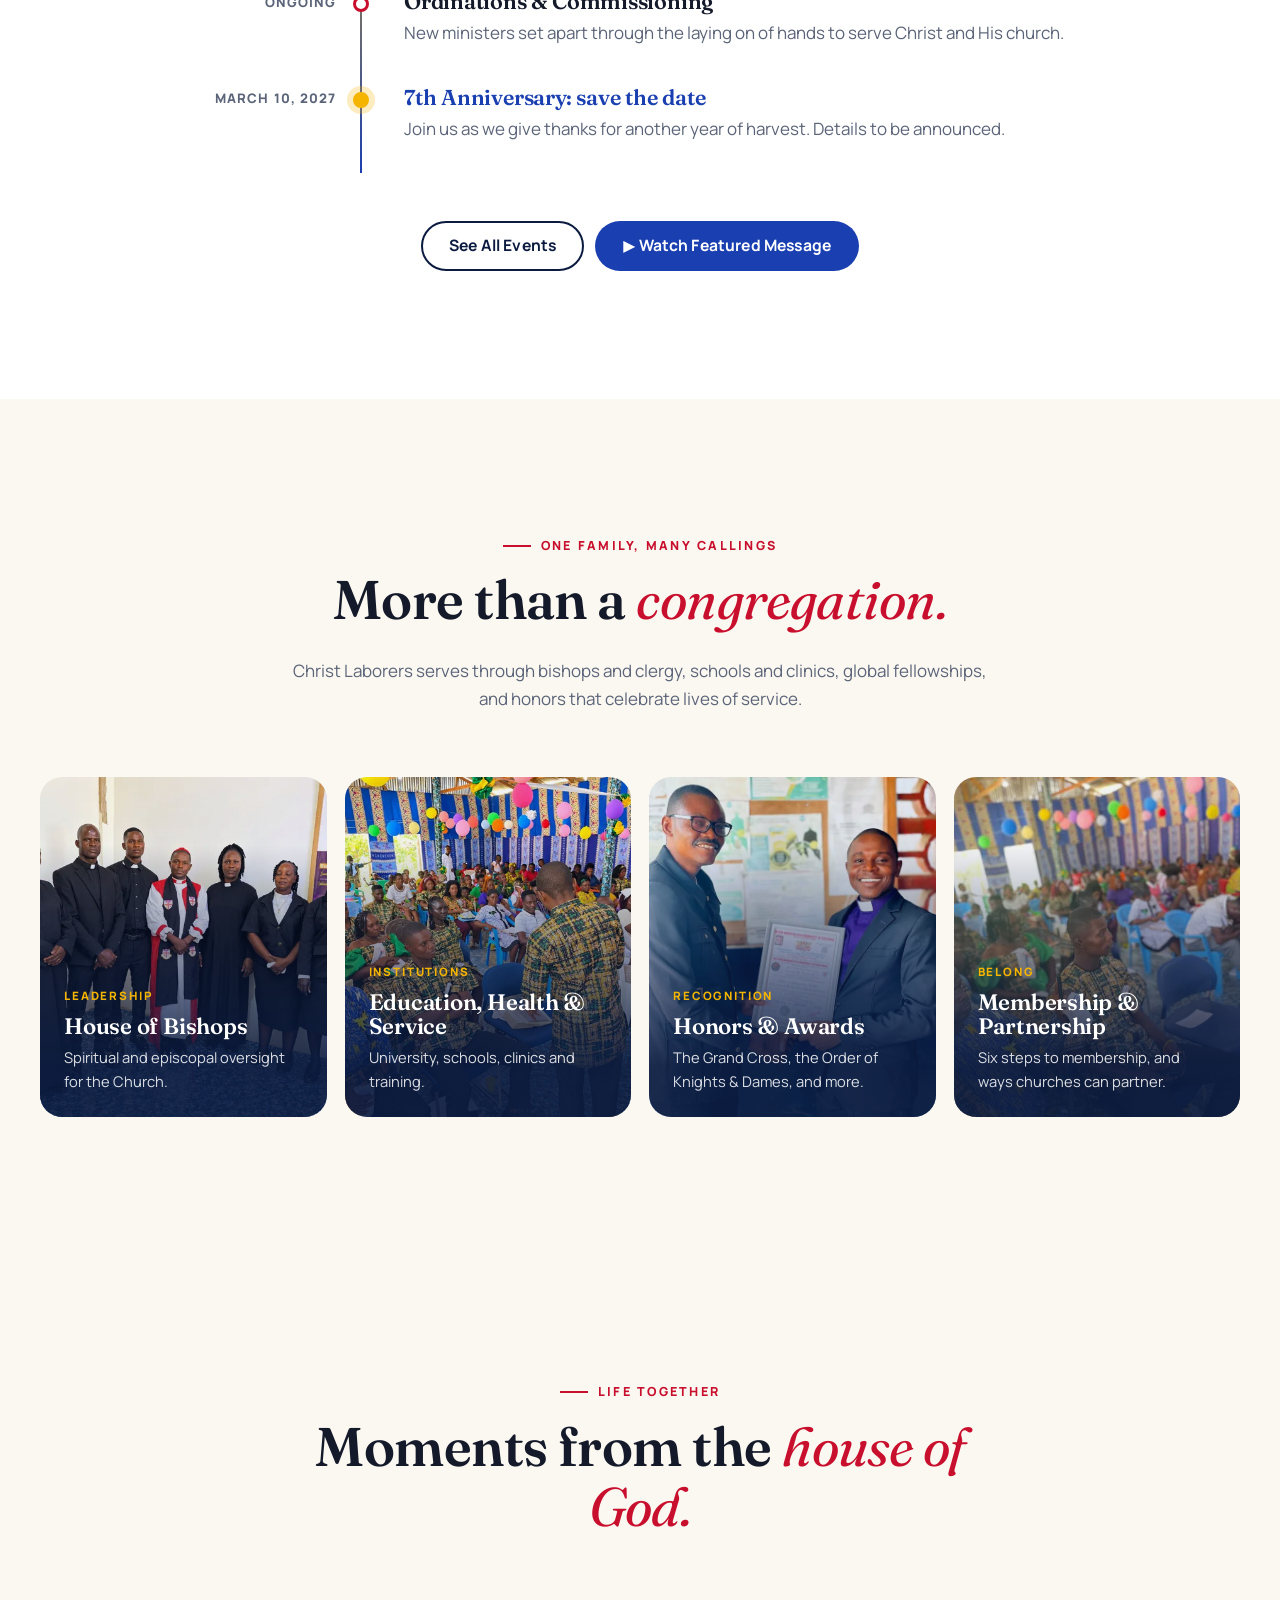
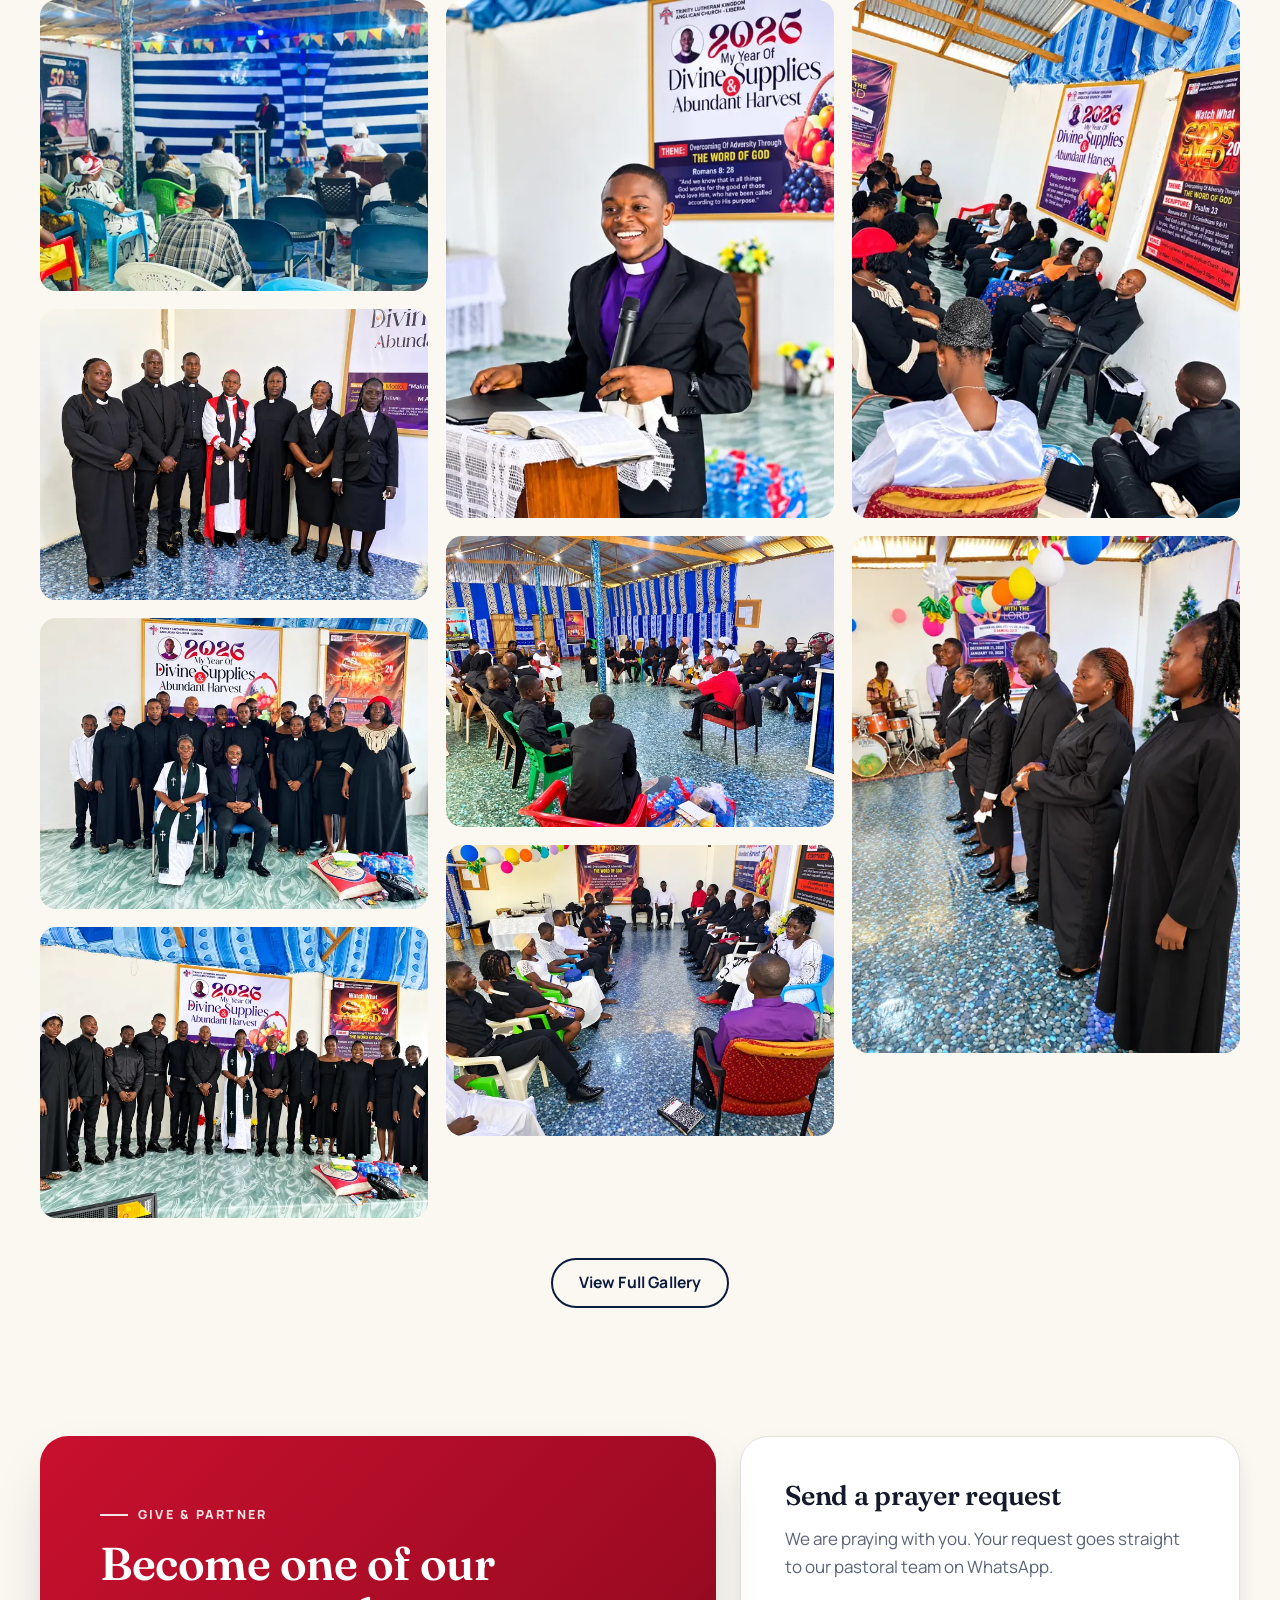
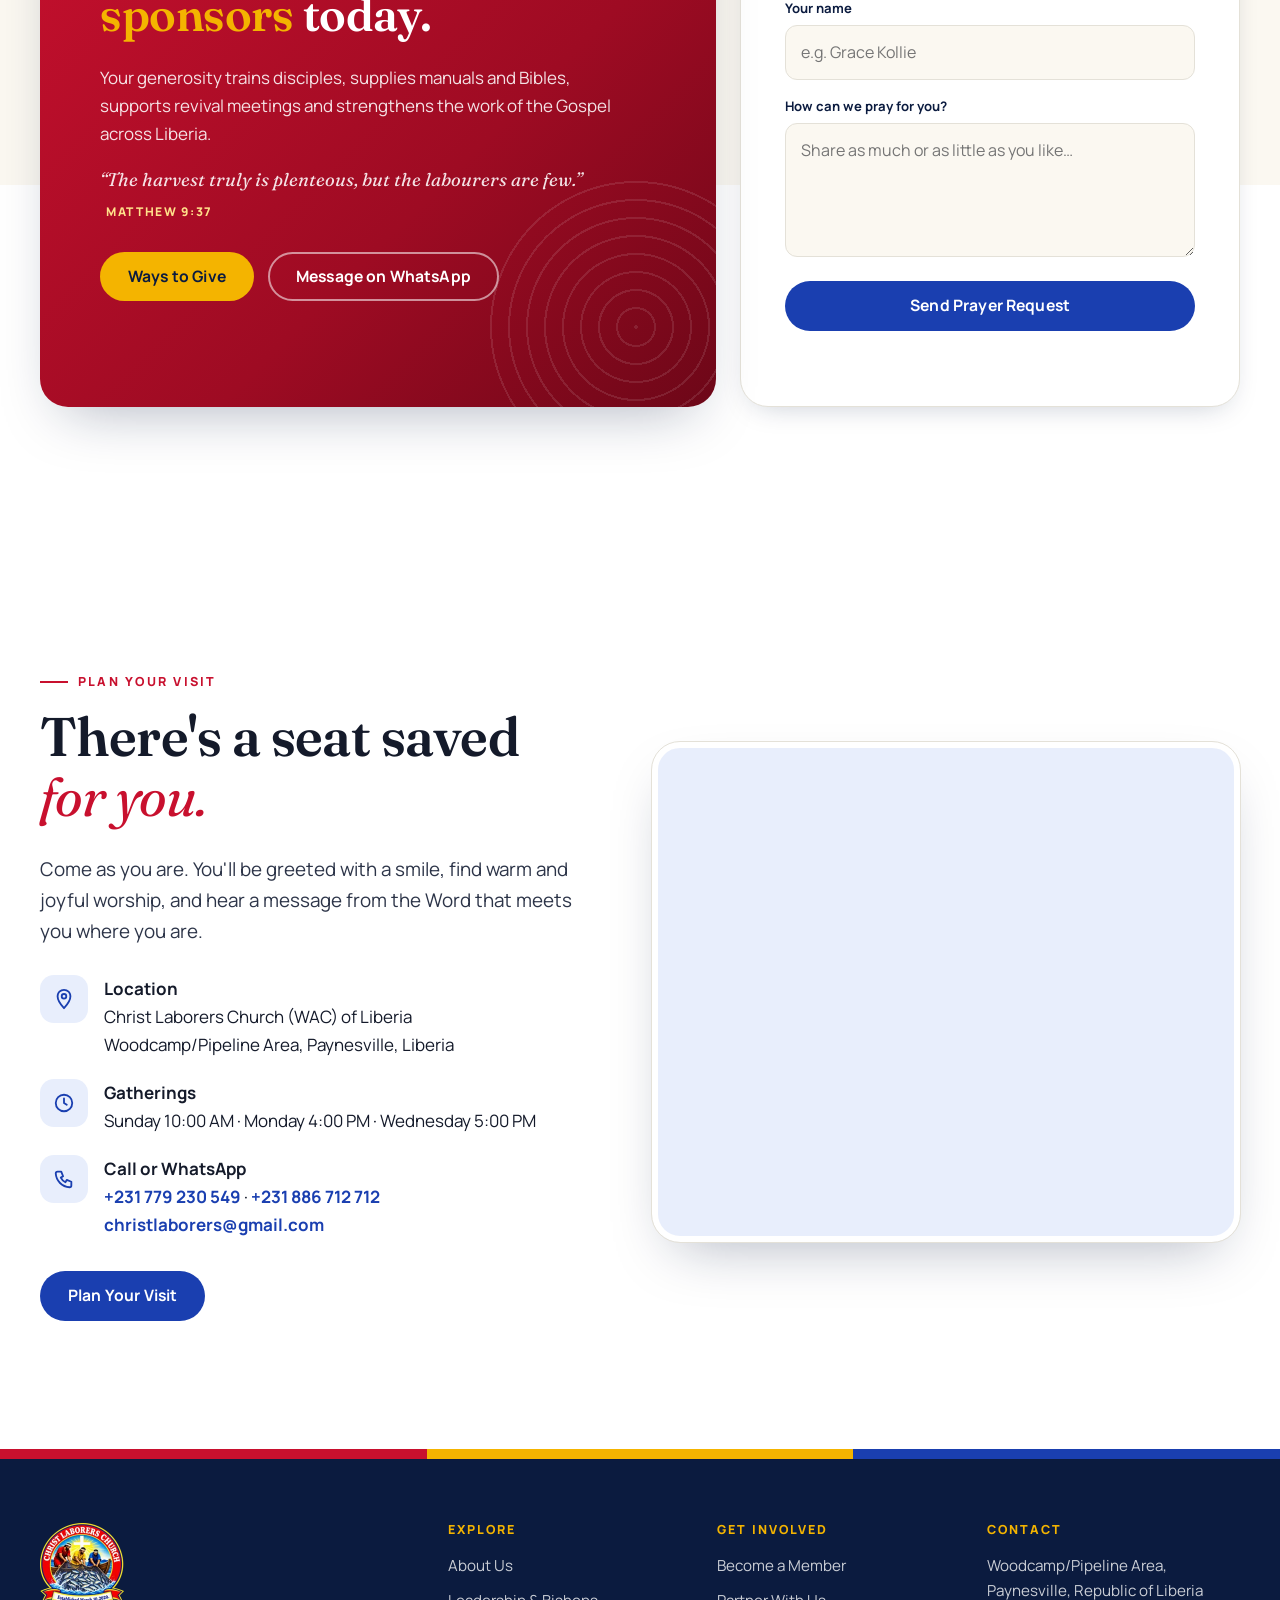
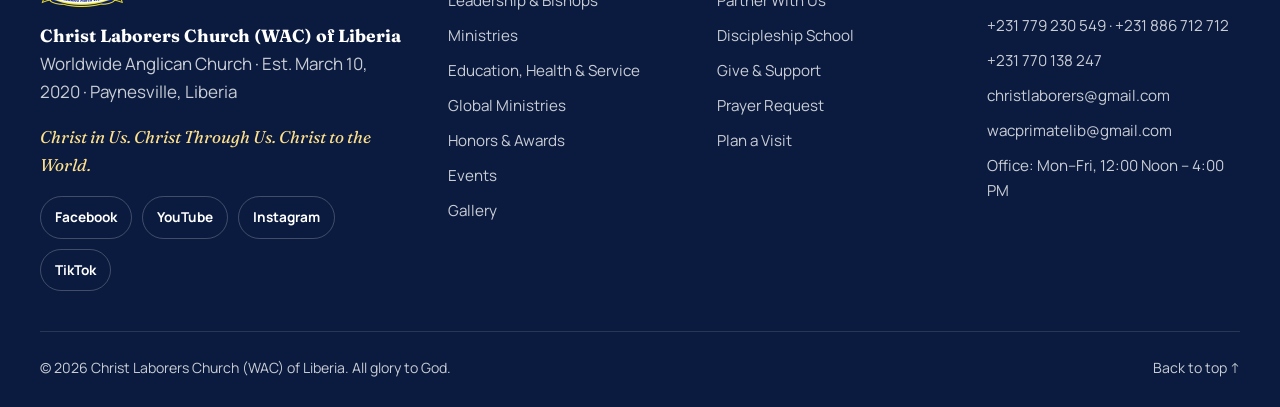
==== commit fe2e28b2: "Use new portrait and title for Reverend Mrs. Francess D. Togbah Co-Authored-By: Claude Opus 5.5 <nor" ====
--- a/index.html
+++ b/index.html
@@ -226,7 +226,7 @@
           <p class="kicker reveal">Shepherd &amp; Lead Disciple-Maker</p>
           <h2 class="reveal">Led by a heart for <em>people</em> and the Word.</h2>
           <p class="lead reveal">
-            Bishop Prof. Dr. Amb. Ishmael L. Togbah founded Christ Laborers with his wife, Pastor Frances D. Togbah. He serves as Presiding Bishop, Bishop Primate for Liberia (WAC), and lead disciple-maker
+            Bishop Prof. Dr. Amb. Ishmael L. Togbah founded Christ Laborers with his wife, Reverend Mrs. Francess D. Togbah. He serves as Presiding Bishop, Bishop Primate for Liberia (WAC), and lead disciple-maker
             of the <strong>Equipping The Saints™</strong> School of Discipleship, Leadership and Ministry.
           </p>
           <p class="reveal">
@@ -389,7 +389,7 @@
           <li class="reveal">
             <time>August 2026</time>
             <h3>“Double Blessings” 5-Day Revival</h3>
-            <p>Pastor Frances D. Togbah ministered in Congo Town, Monrovia, from Isaiah 61:7 and Zechariah 9:12.</p>
+            <p>Reverend Mrs. Francess D. Togbah ministered in Congo Town, Monrovia, from Isaiah 61:7 and Zechariah 9:12.</p>
           </li>
           <li class="reveal">
             <time>March 2026</time>
@@ -598,6 +598,6 @@
     <button class="lb-nav lb-next" aria-label="Next image">›</button>
   </div>
 
-  <script src="assets/js/main.js?v=5c60c6be" defer></script>
+  <script src="assets/js/main.js?v=a791eb6a" defer></script>
 </body>
 </html>
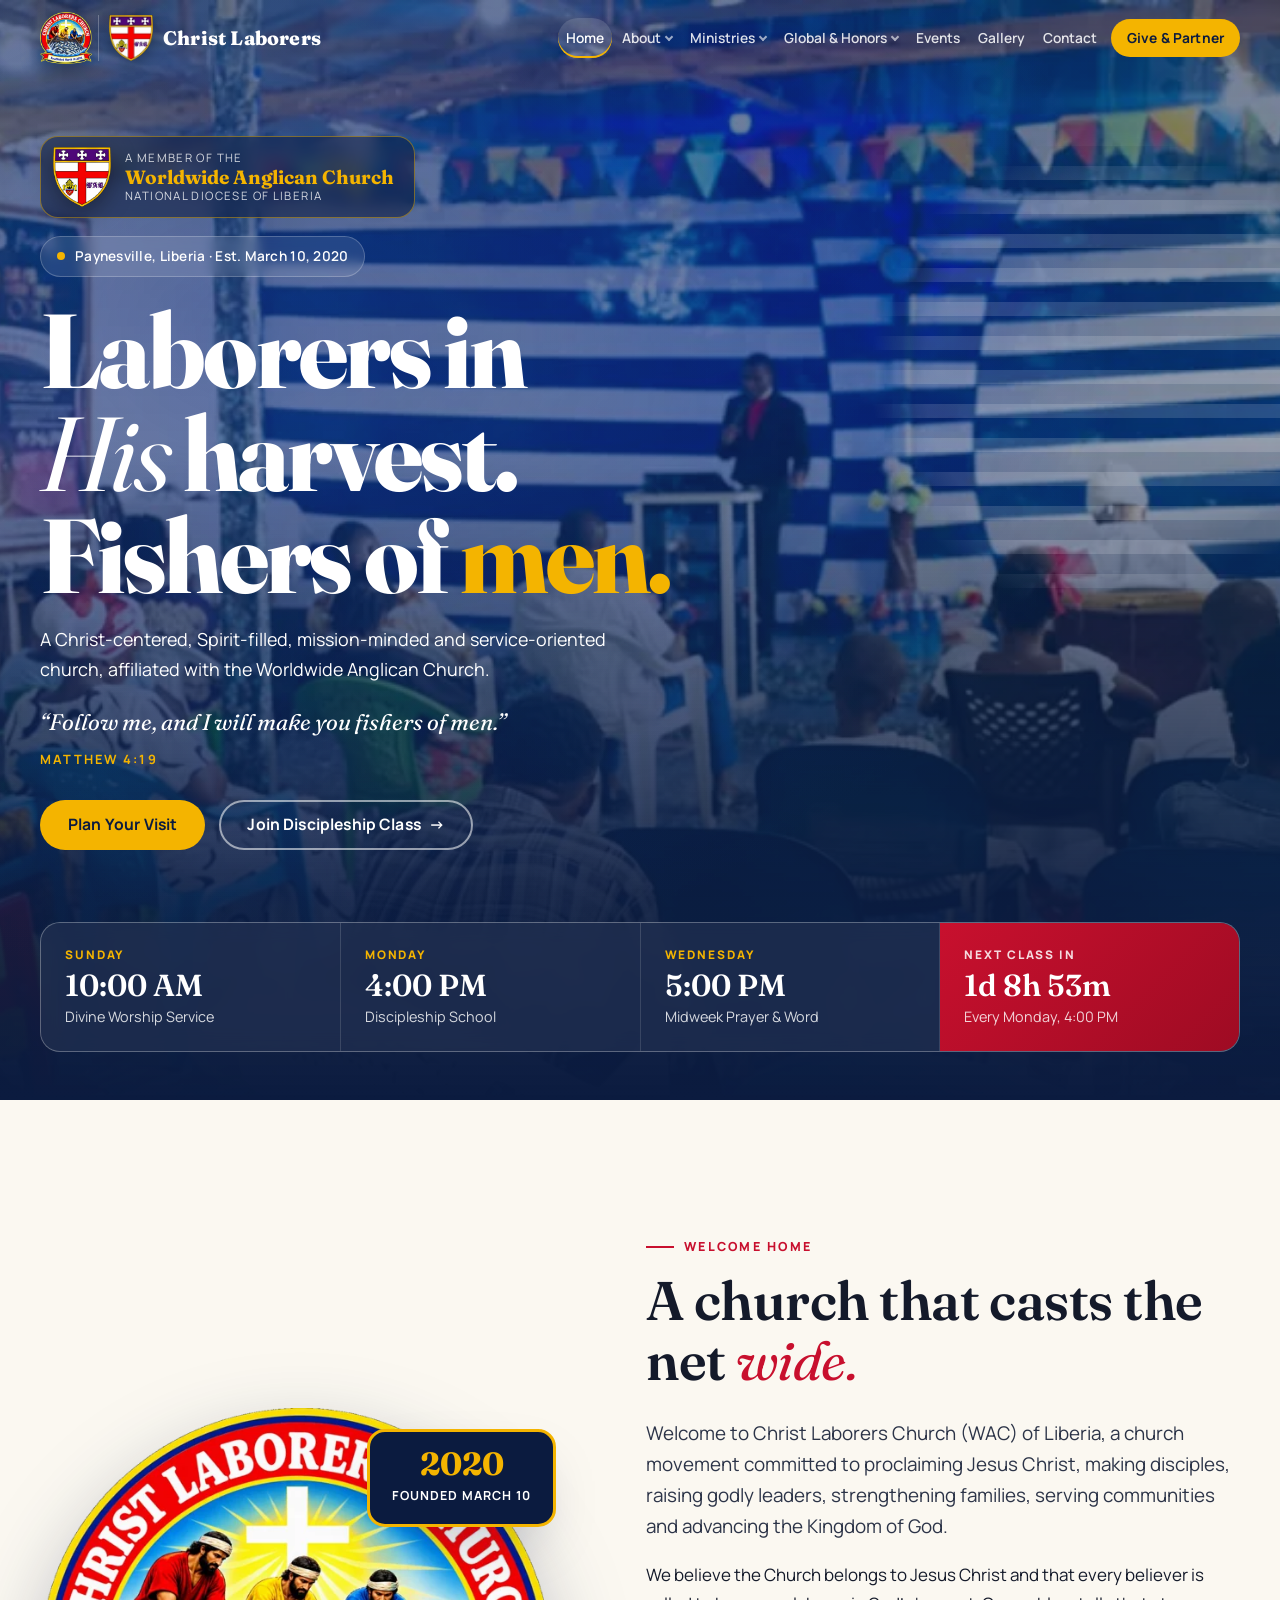
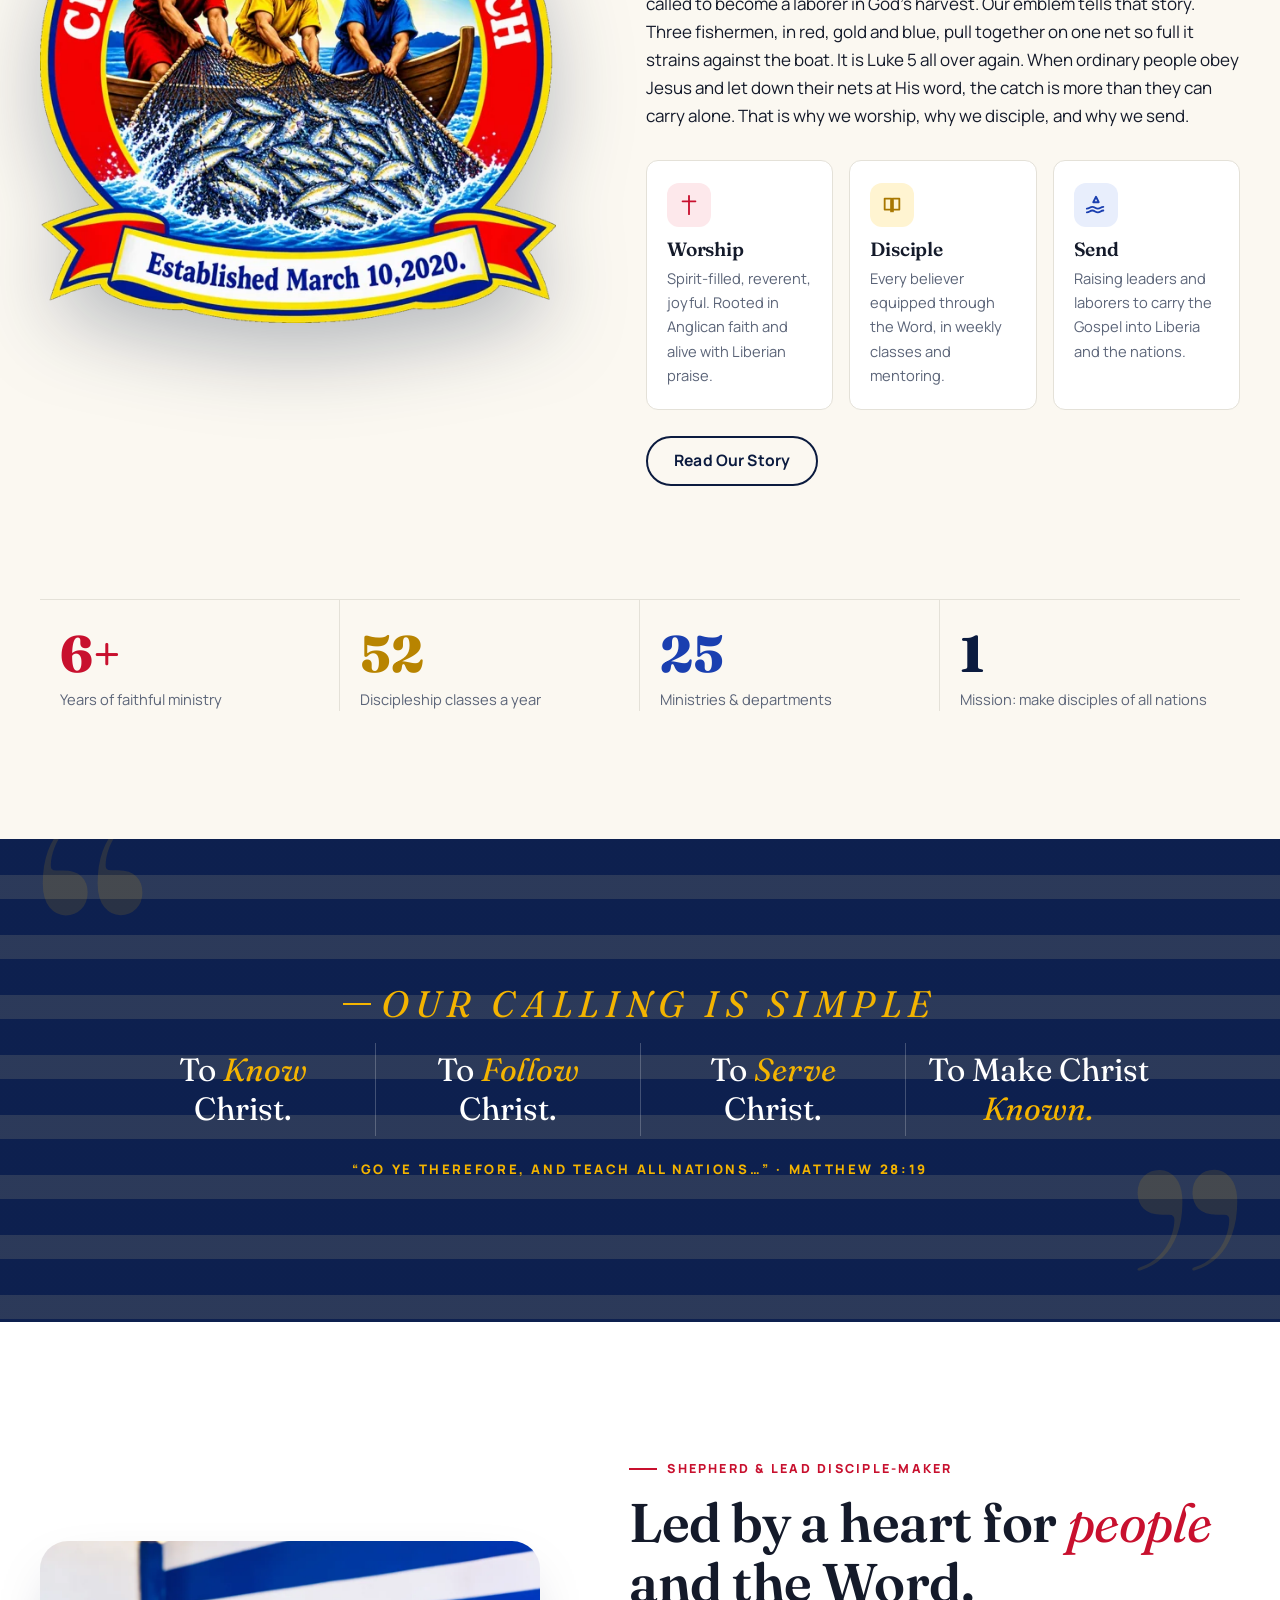
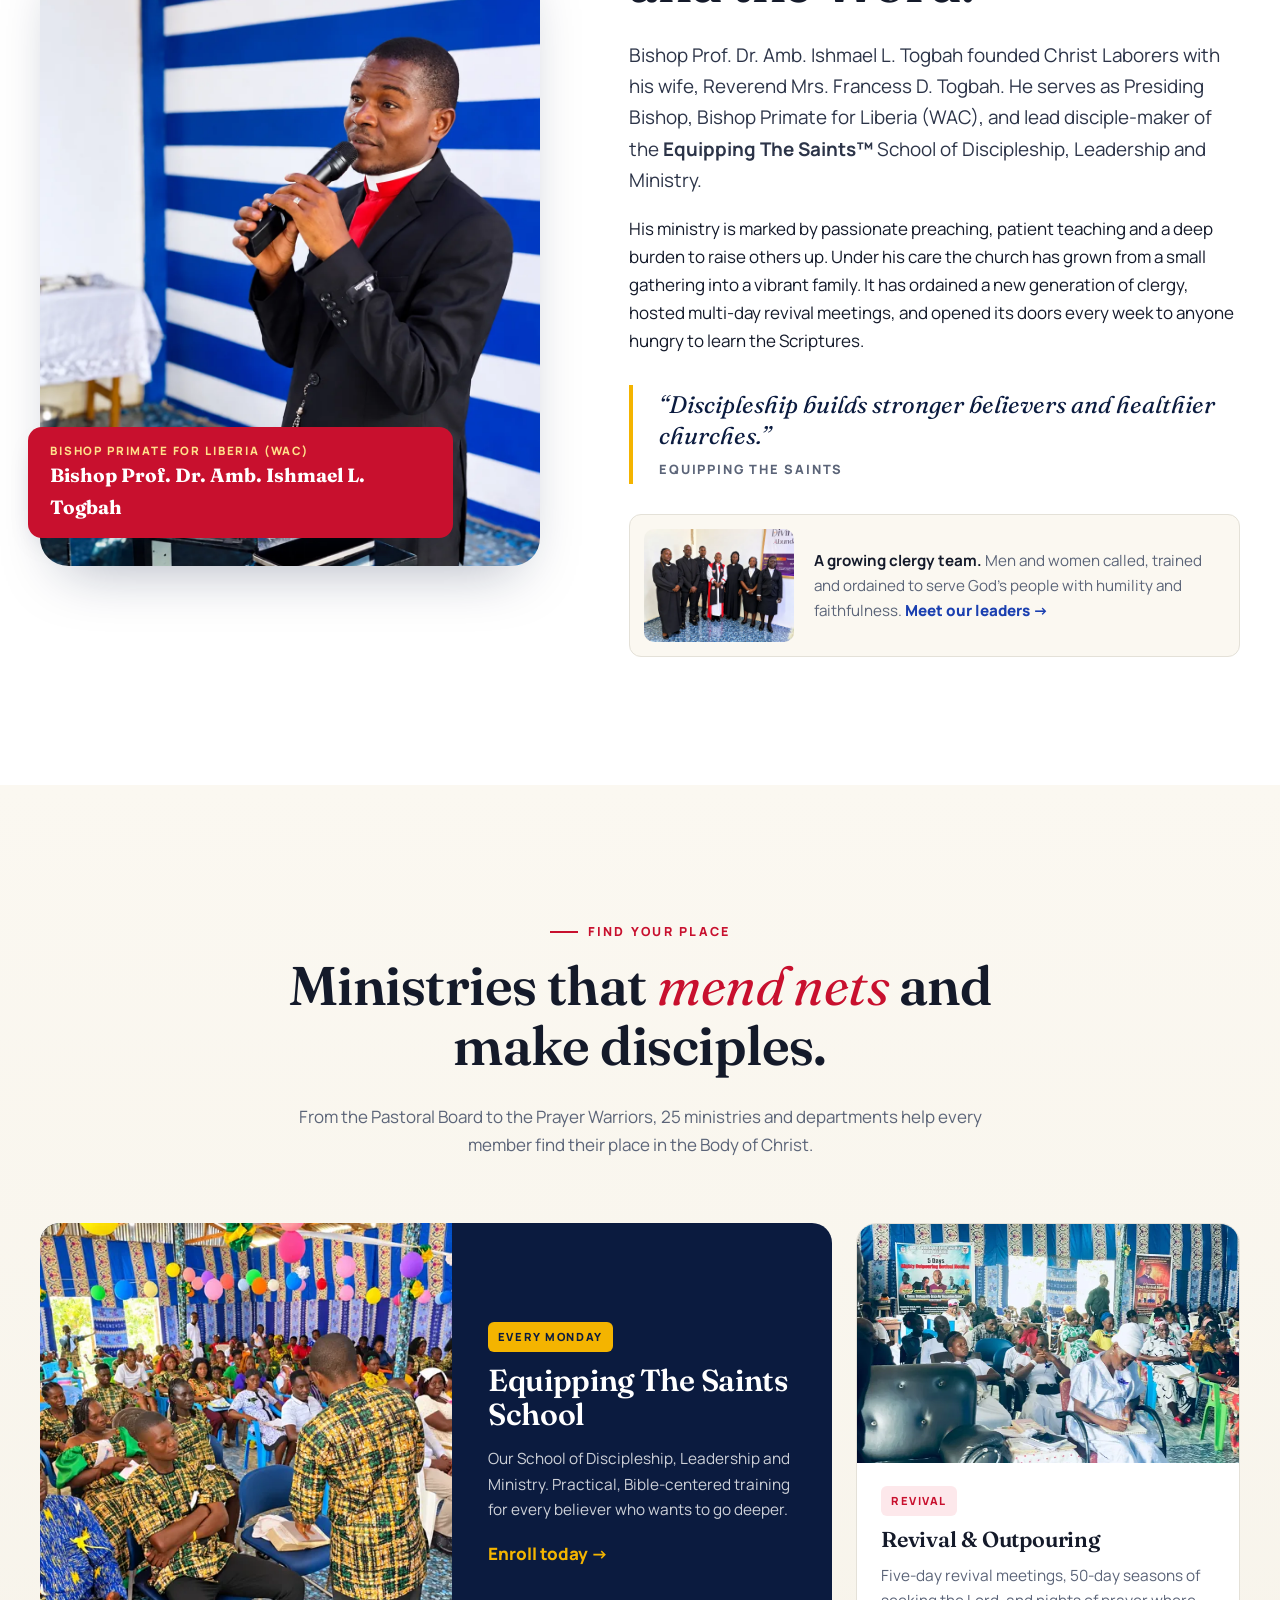
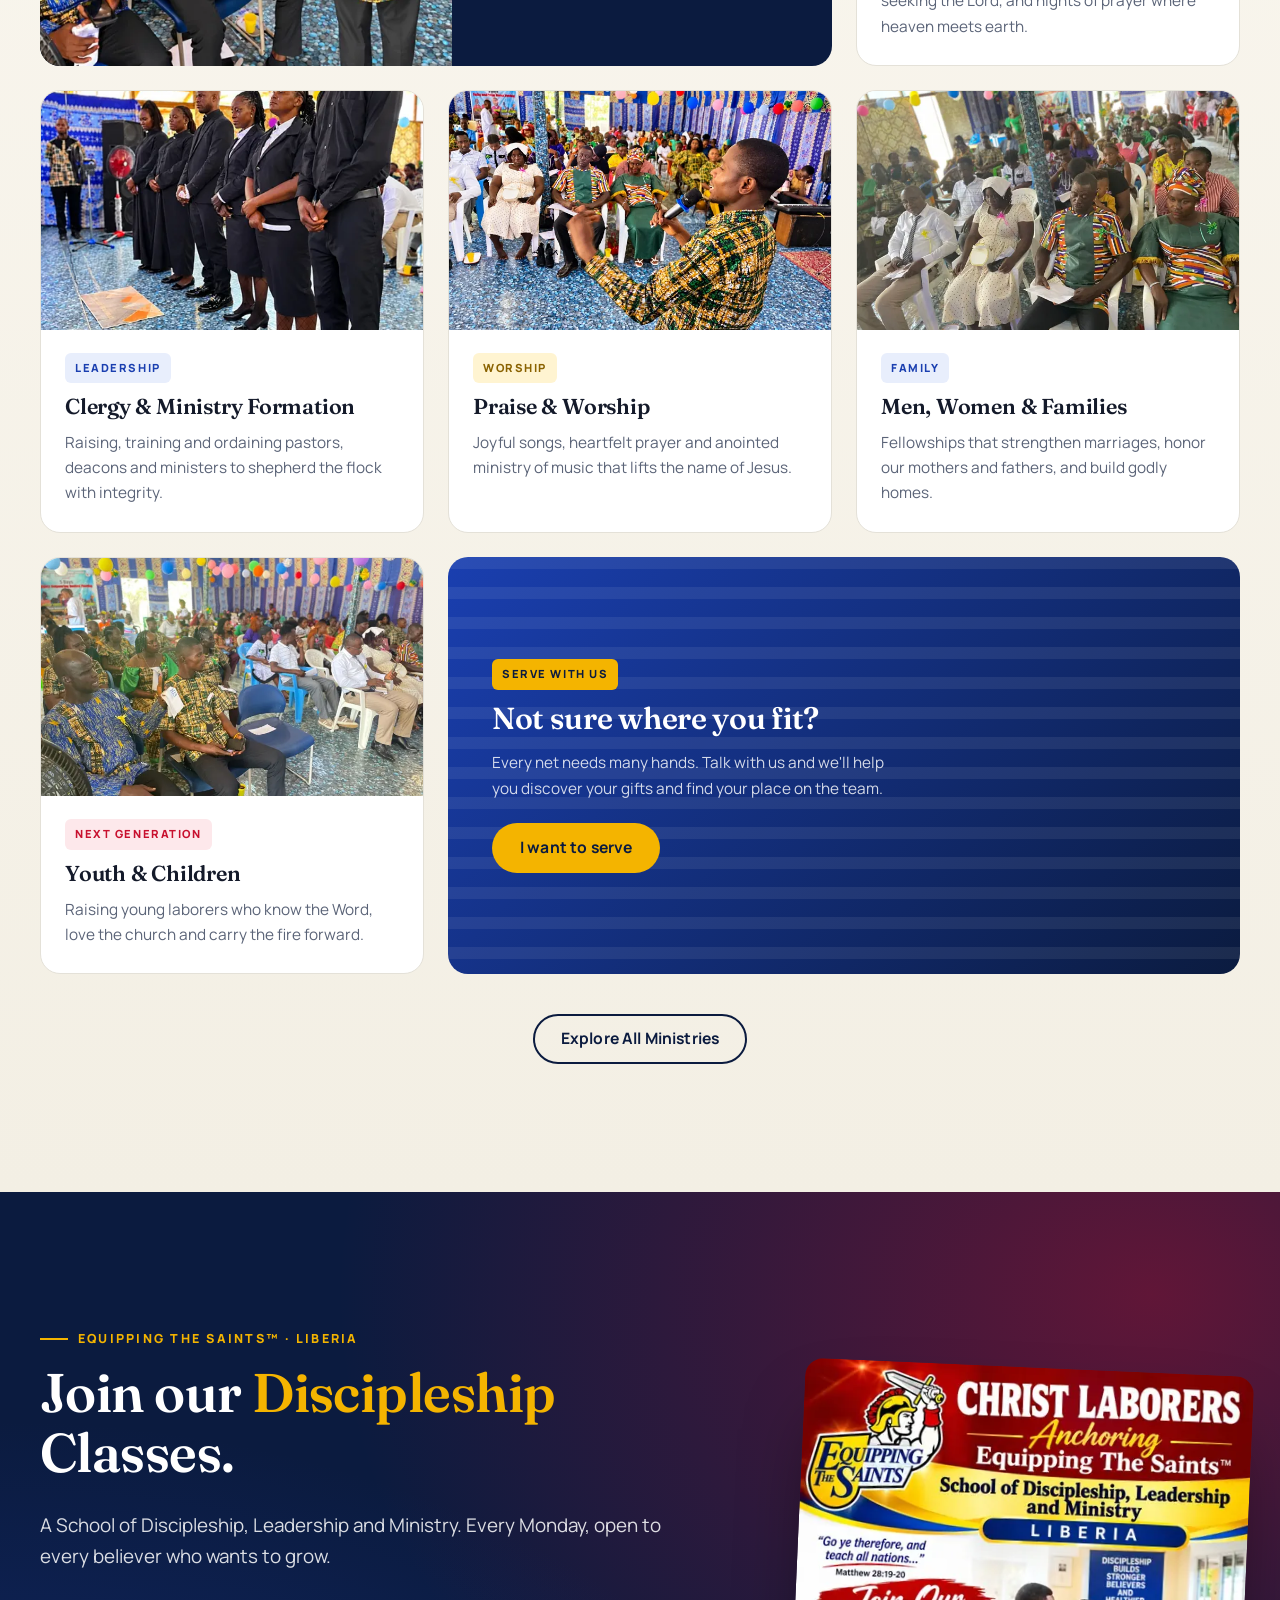
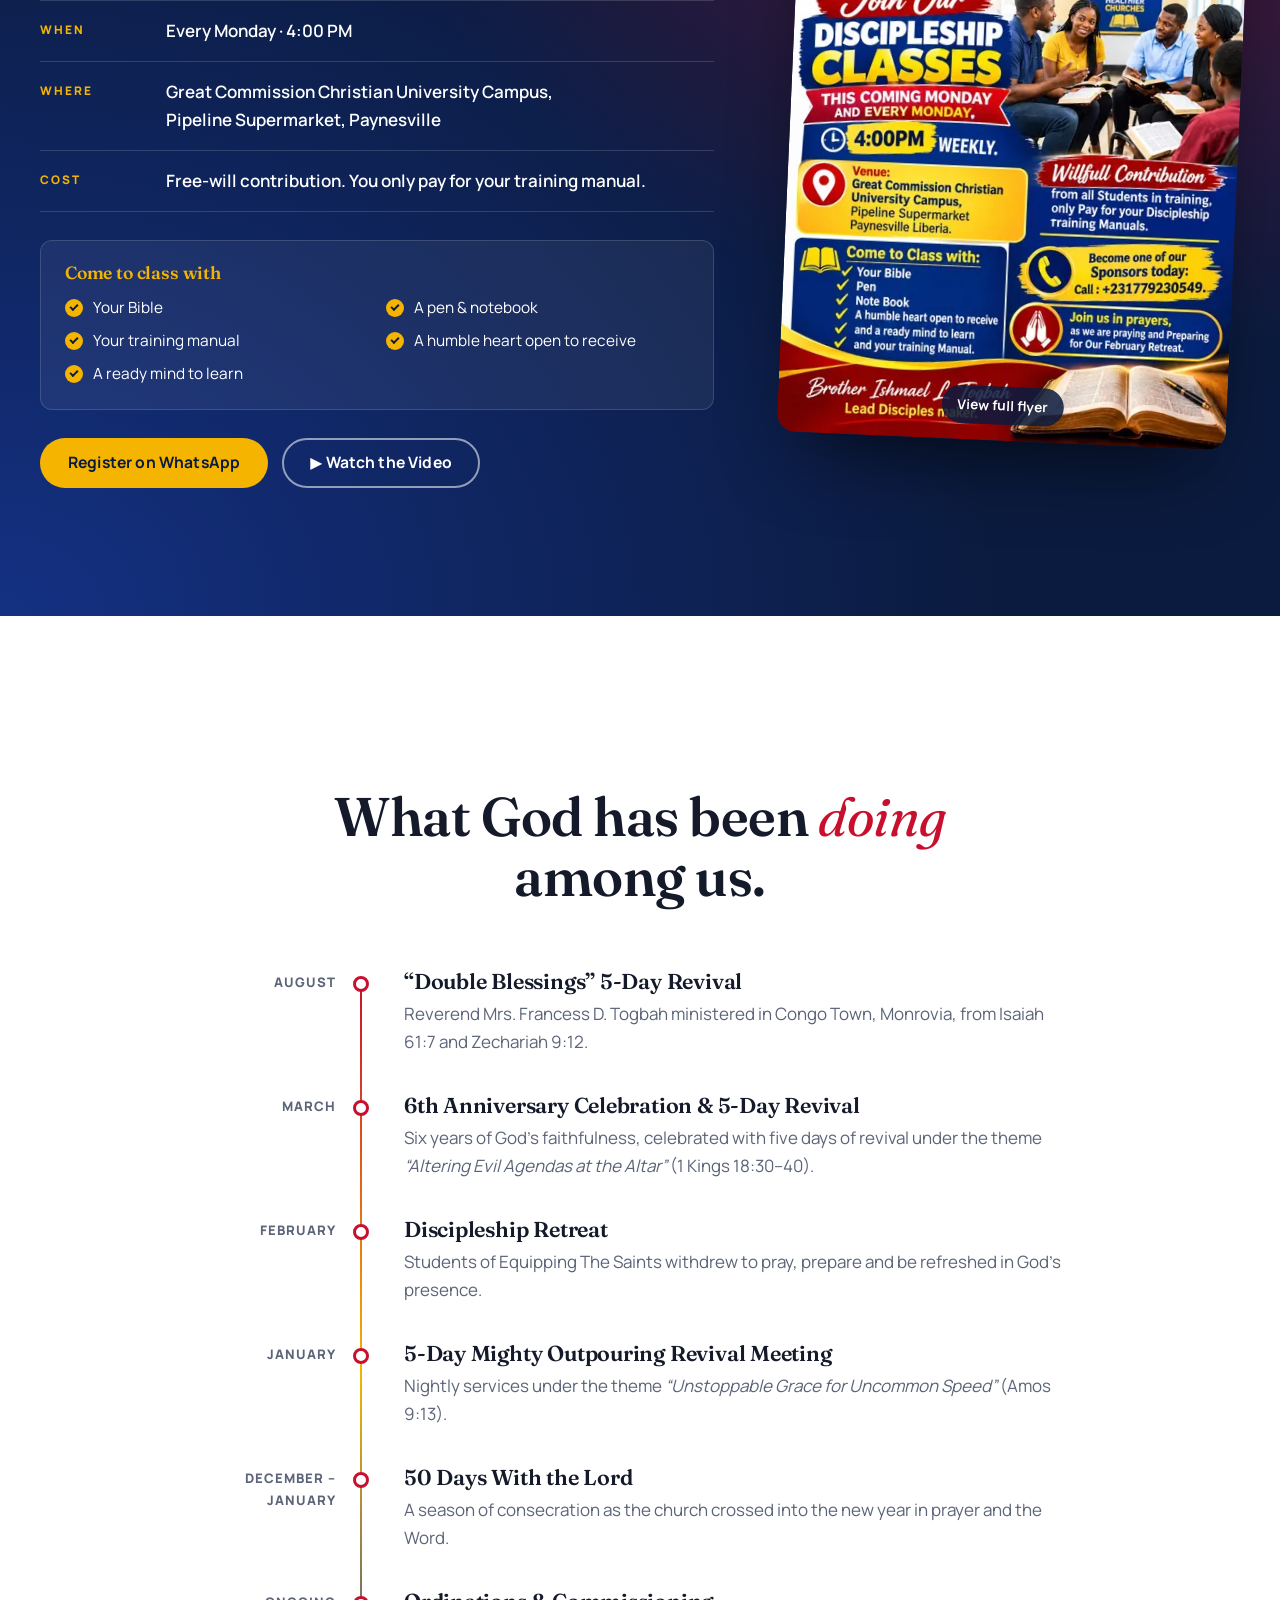
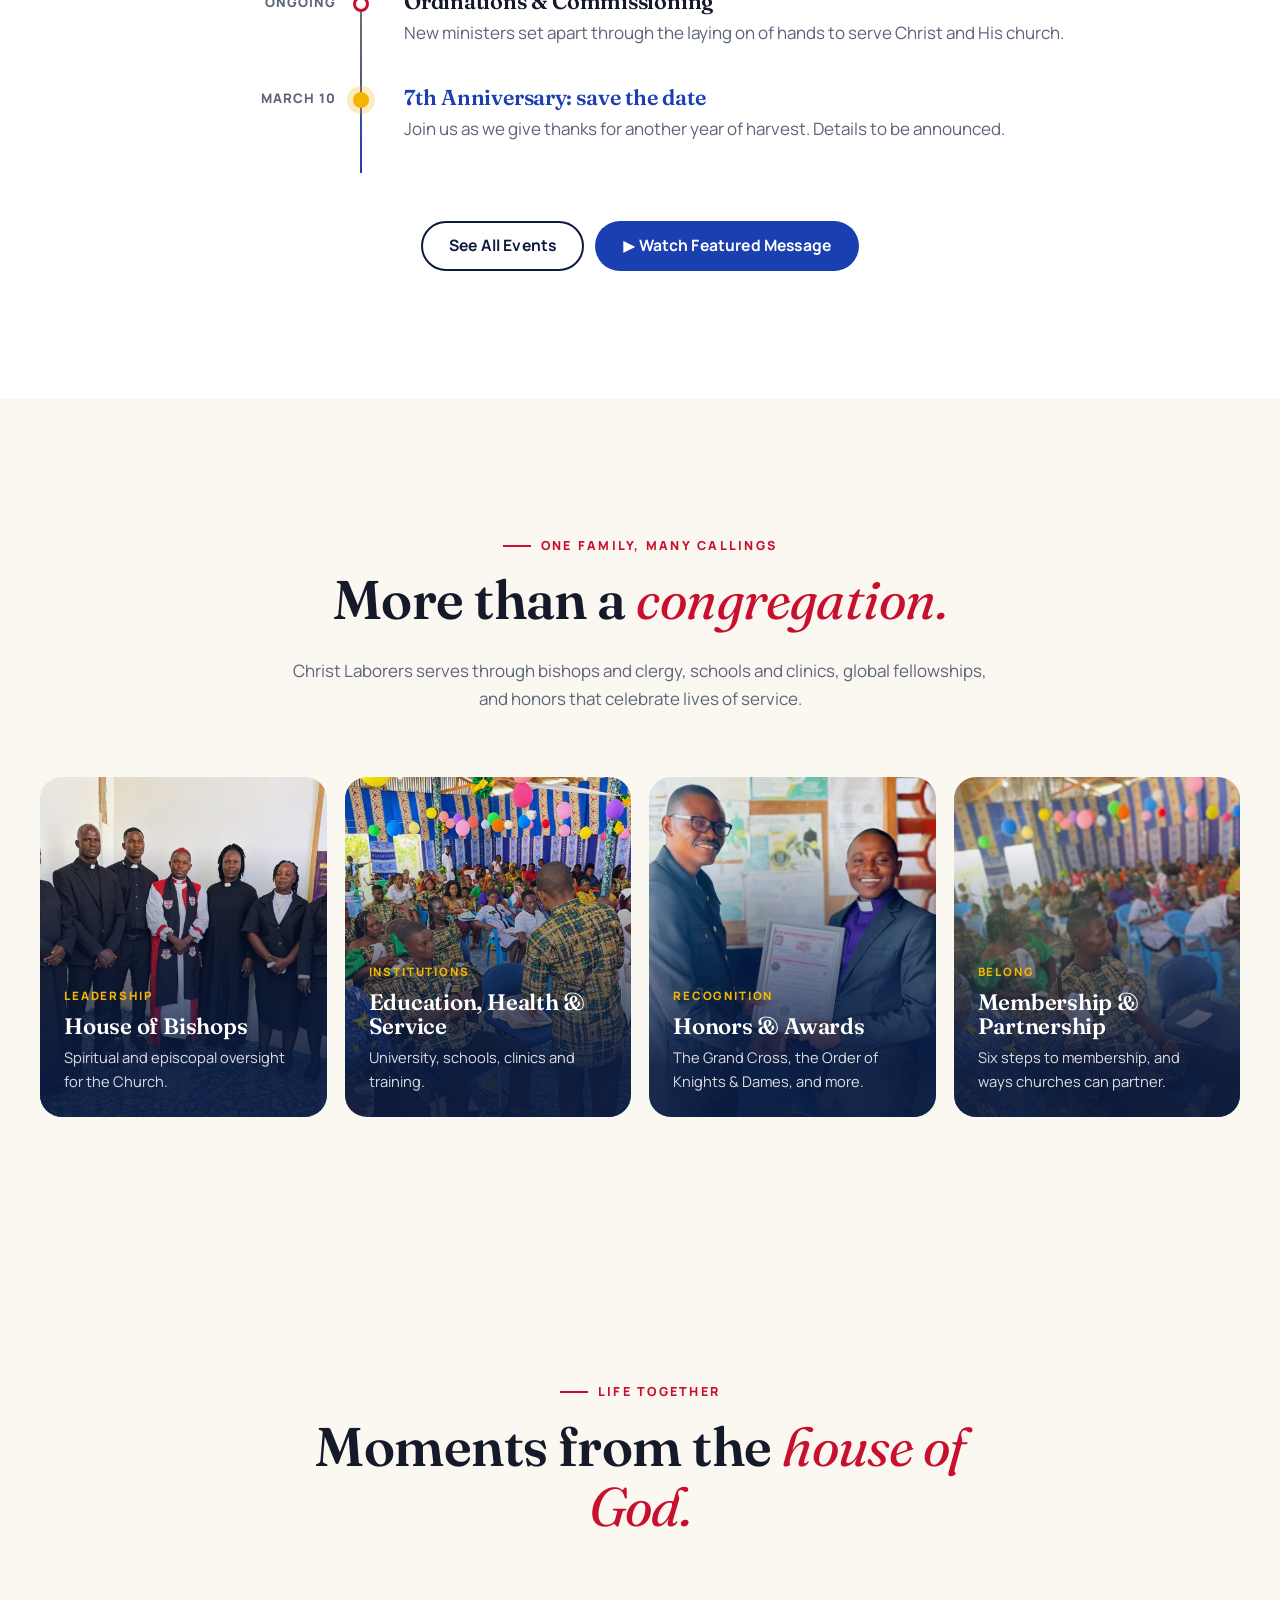
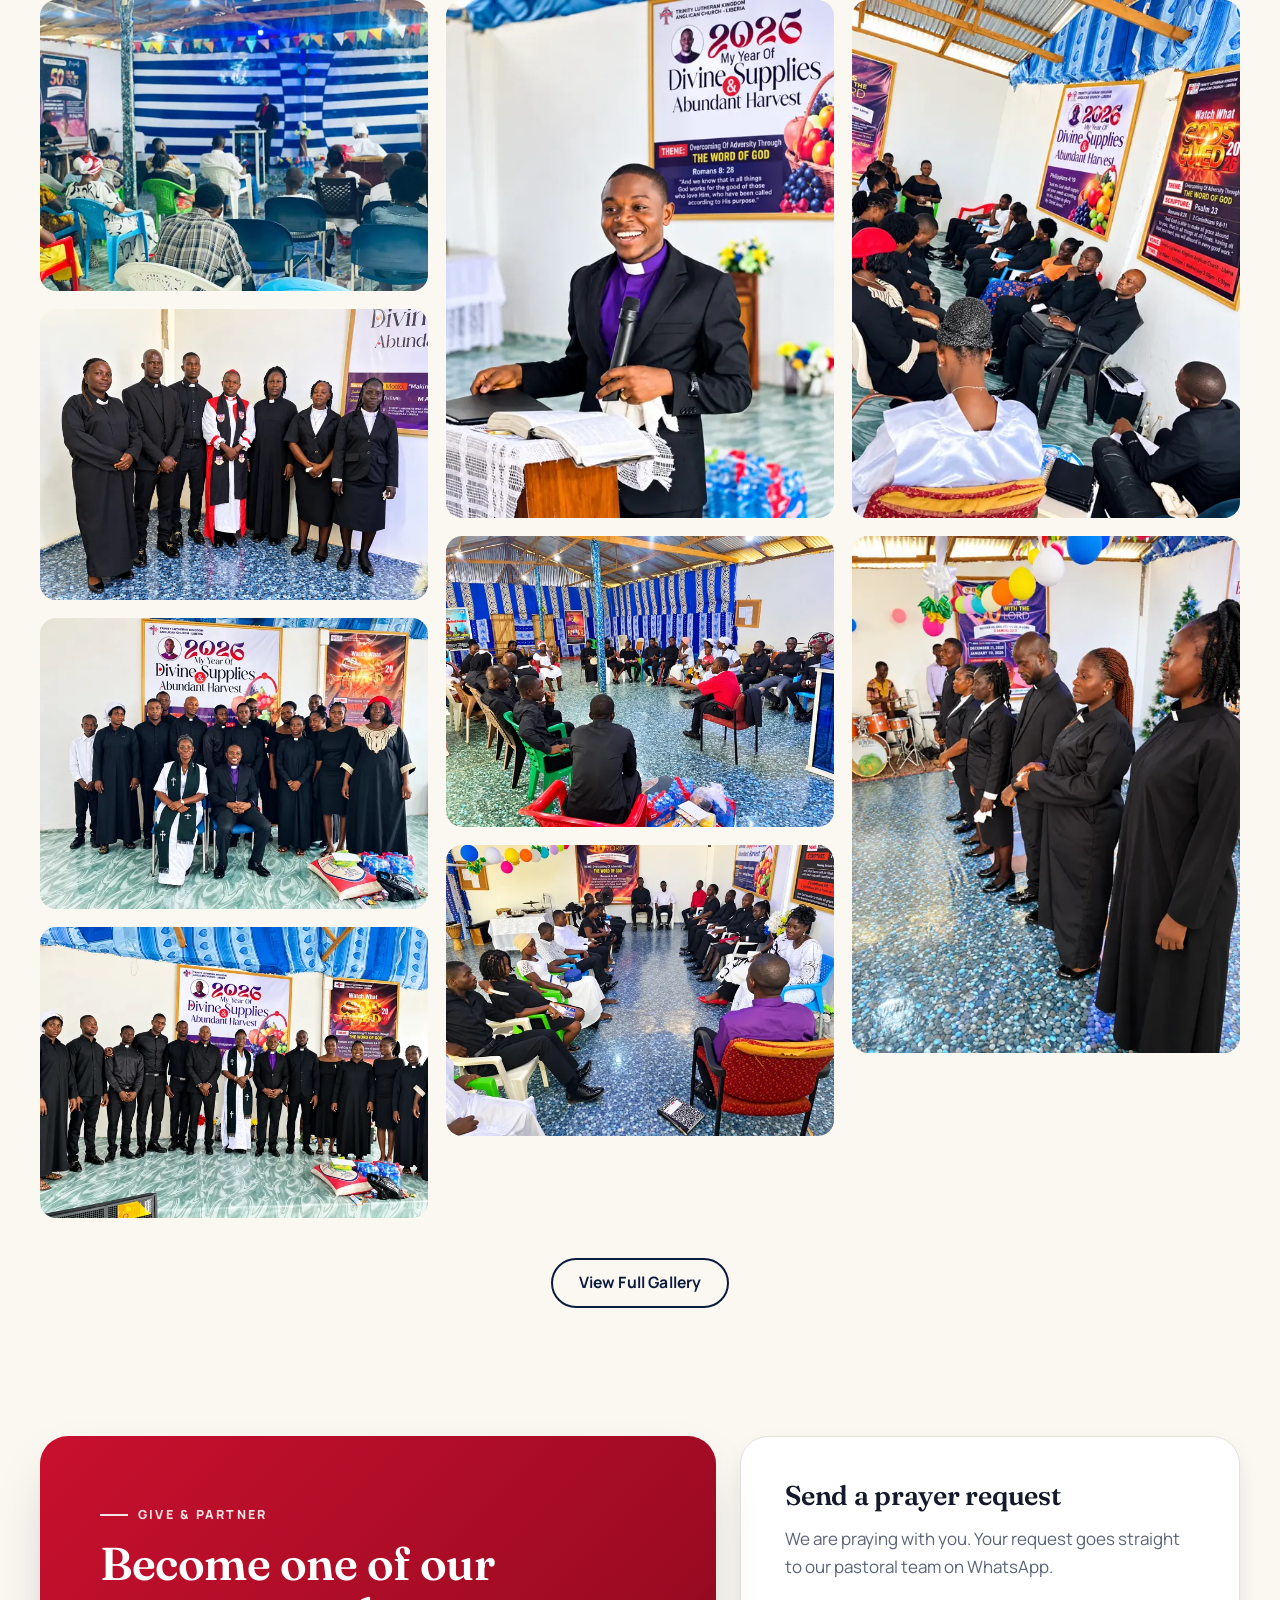
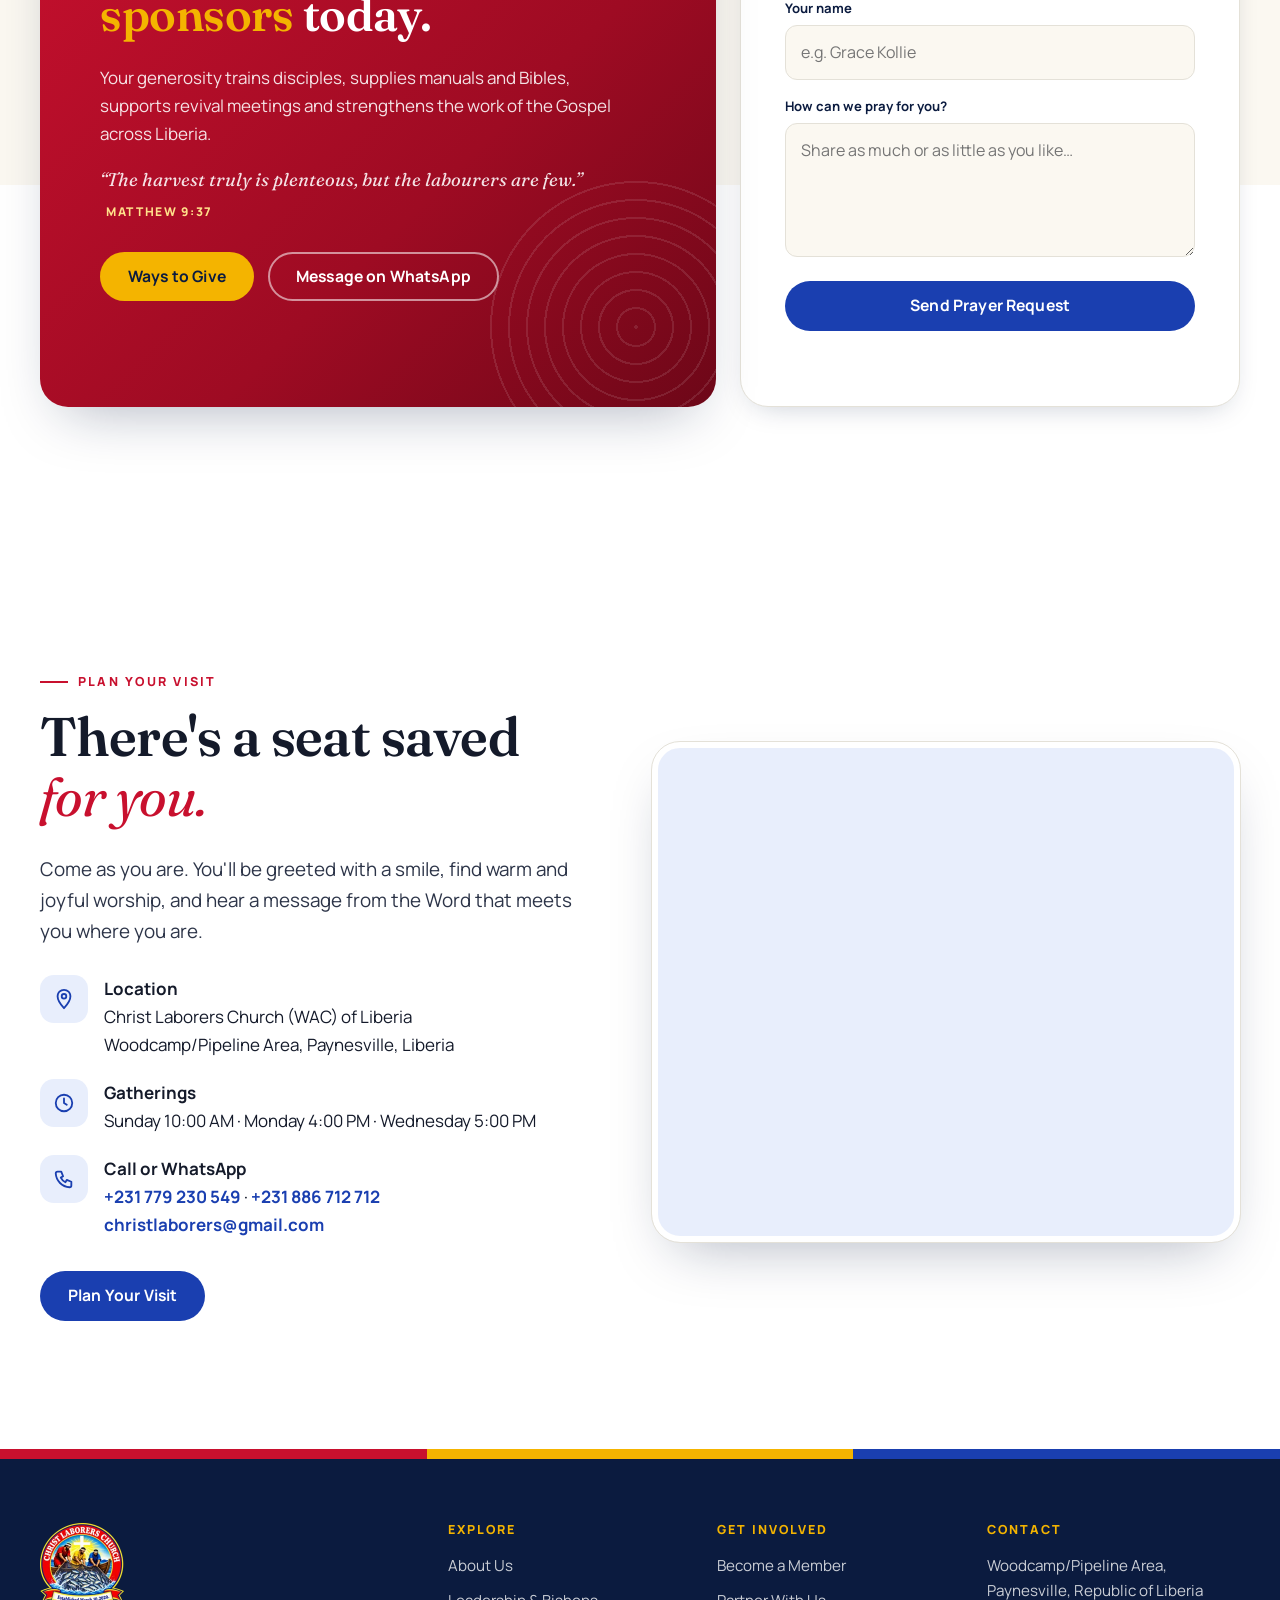
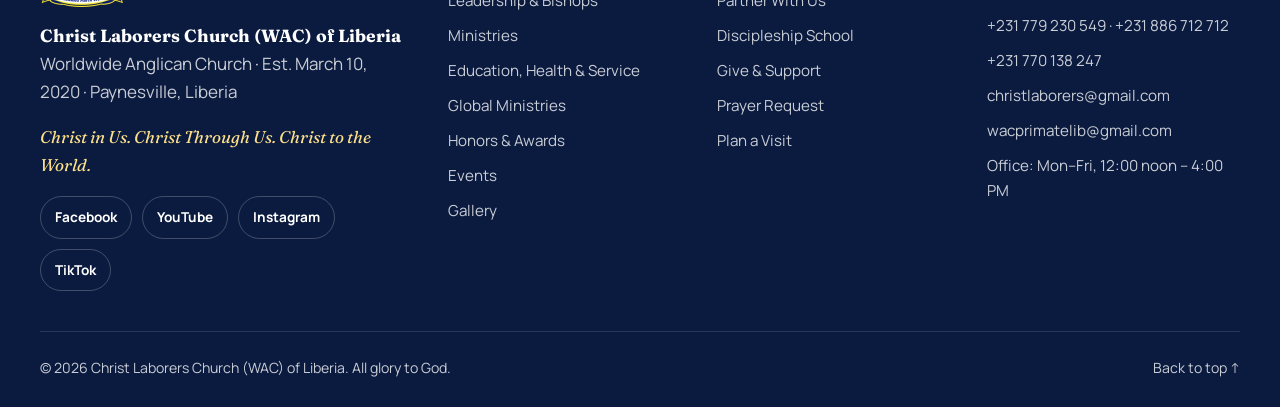
==== commit 1eb388b0: "Proofread site wording; remove years from event dates - Consistent US spelling (counseling, centered" ====
--- a/index.html
+++ b/index.html
@@ -154,7 +154,7 @@
           <p class="kicker reveal">Welcome Home</p>
           <h2 class="reveal">A church that casts the net <em>wide.</em></h2>
           <p class="lead reveal">
-            Welcome to Christ Laborers Church (WAC) Liberia, a church movement committed to proclaiming Jesus Christ,
+            Welcome to Christ Laborers Church (WAC) of Liberia, a church movement committed to proclaiming Jesus Christ,
             making disciples, raising godly leaders, strengthening families, serving communities and advancing the Kingdom of God.
           </p>
           <p class="reveal">
@@ -265,7 +265,7 @@
             <div class="ministry-body">
               <span class="tag">Every Monday</span>
               <h3>Equipping The Saints School</h3>
-              <p>Our School of Discipleship, Leadership and Ministry. Practical, Bible-centred training for every believer who wants to go deeper.</p>
+              <p>Our School of Discipleship, Leadership and Ministry. Practical, Bible-centered training for every believer who wants to go deeper.</p>
               <a href="discipleship.html" class="text-link">Enroll today →</a>
             </div>
           </article>
@@ -302,7 +302,7 @@
             <div class="ministry-body">
               <span class="tag tag-blue">Family</span>
               <h3>Men, Women &amp; Families</h3>
-              <p>Fellowships that strengthen marriages, honour our mothers and fathers, and build godly homes.</p>
+              <p>Fellowships that strengthen marriages, honor our mothers and fathers, and build godly homes.</p>
             </div>
           </article>
 
@@ -347,7 +347,7 @@
             </div>
             <div>
               <dt>Cost</dt>
-              <dd>Willful contribution. You only pay for your training manual.</dd>
+              <dd>Free-will contribution. You only pay for your training manual.</dd>
             </div>
           </dl>
 
@@ -370,7 +370,7 @@
 
         <div class="disc-flyer reveal">
           <button class="flyer-btn" data-lightbox="assets/img/gallery/discipleship-flyer.webp" data-caption="Equipping The Saints — Discipleship Classes flyer">
-            <img src="assets/img/gallery/discipleship-flyer-sm.webp" alt="Flyer: Join our Discipleship Classes, every Monday at 4:00 PM, led by Brother Ishmael L. Togbah, Lead Disciples Maker" loading="lazy">
+            <img src="assets/img/gallery/discipleship-flyer-sm.webp" alt="Flyer: Join our Discipleship Classes, every Monday at 4:00 PM, led by Ishmael L. Togbah, Lead Disciple-Maker" loading="lazy">
             <span class="flyer-zoom">View full flyer</span>
           </button>
         </div>
@@ -387,28 +387,28 @@
 
         <ol class="timeline">
           <li class="reveal">
-            <time>August 2026</time>
+            <time>August</time>
             <h3>“Double Blessings” 5-Day Revival</h3>
             <p>Reverend Mrs. Francess D. Togbah ministered in Congo Town, Monrovia, from Isaiah 61:7 and Zechariah 9:12.</p>
           </li>
           <li class="reveal">
-            <time>March 2026</time>
+            <time>March</time>
             <h3>6th Anniversary Celebration &amp; 5-Day Revival</h3>
             <p>Six years of God's faithfulness, celebrated with five days of revival under the theme
               <em>“Altering Evil Agendas at the Altar”</em> (1 Kings 18:30–40).</p>
           </li>
           <li class="reveal">
-            <time>February 2026</time>
+            <time>February</time>
             <h3>Discipleship Retreat</h3>
             <p>Students of Equipping The Saints withdrew to pray, prepare and be refreshed in God's presence.</p>
           </li>
           <li class="reveal">
-            <time>January 2026</time>
-            <h3>5 Days Mighty Outpouring Revival Meeting</h3>
+            <time>January</time>
+            <h3>5-Day Mighty Outpouring Revival Meeting</h3>
             <p>Nightly services under the theme <em>“Unstoppable Grace for Uncommon Speed”</em> (Amos 9:13).</p>
           </li>
           <li class="reveal">
-            <time>Dec 2025 – Jan 2026</time>
+            <time>December – January</time>
             <h3>50 Days With the Lord</h3>
             <p>A season of consecration as the church crossed into the new year in prayer and the Word.</p>
           </li>
@@ -418,7 +418,7 @@
             <p>New ministers set apart through the laying on of hands to serve Christ and His church.</p>
           </li>
           <li class="reveal is-next">
-            <time>March 10, 2027</time>
+            <time>March 10</time>
             <h3>7th Anniversary: save the date</h3>
             <p>Join us as we give thanks for another year of harvest. Details to be announced.</p>
           </li>
@@ -577,7 +577,7 @@
           <li><a href="tel:+231770138247">+231 770 138 247</a></li>
           <li><a href="mailto:christlaborers@gmail.com">christlaborers@gmail.com</a></li>
           <li><a href="mailto:wacprimatelib@gmail.com">wacprimatelib@gmail.com</a></li>
-          <li>Office: Mon–Fri, 12:00 Noon – 4:00 PM</li>
+          <li>Office: Mon–Fri, 12:00 noon – 4:00 PM</li>
         </ul>
       </div>
     </div>
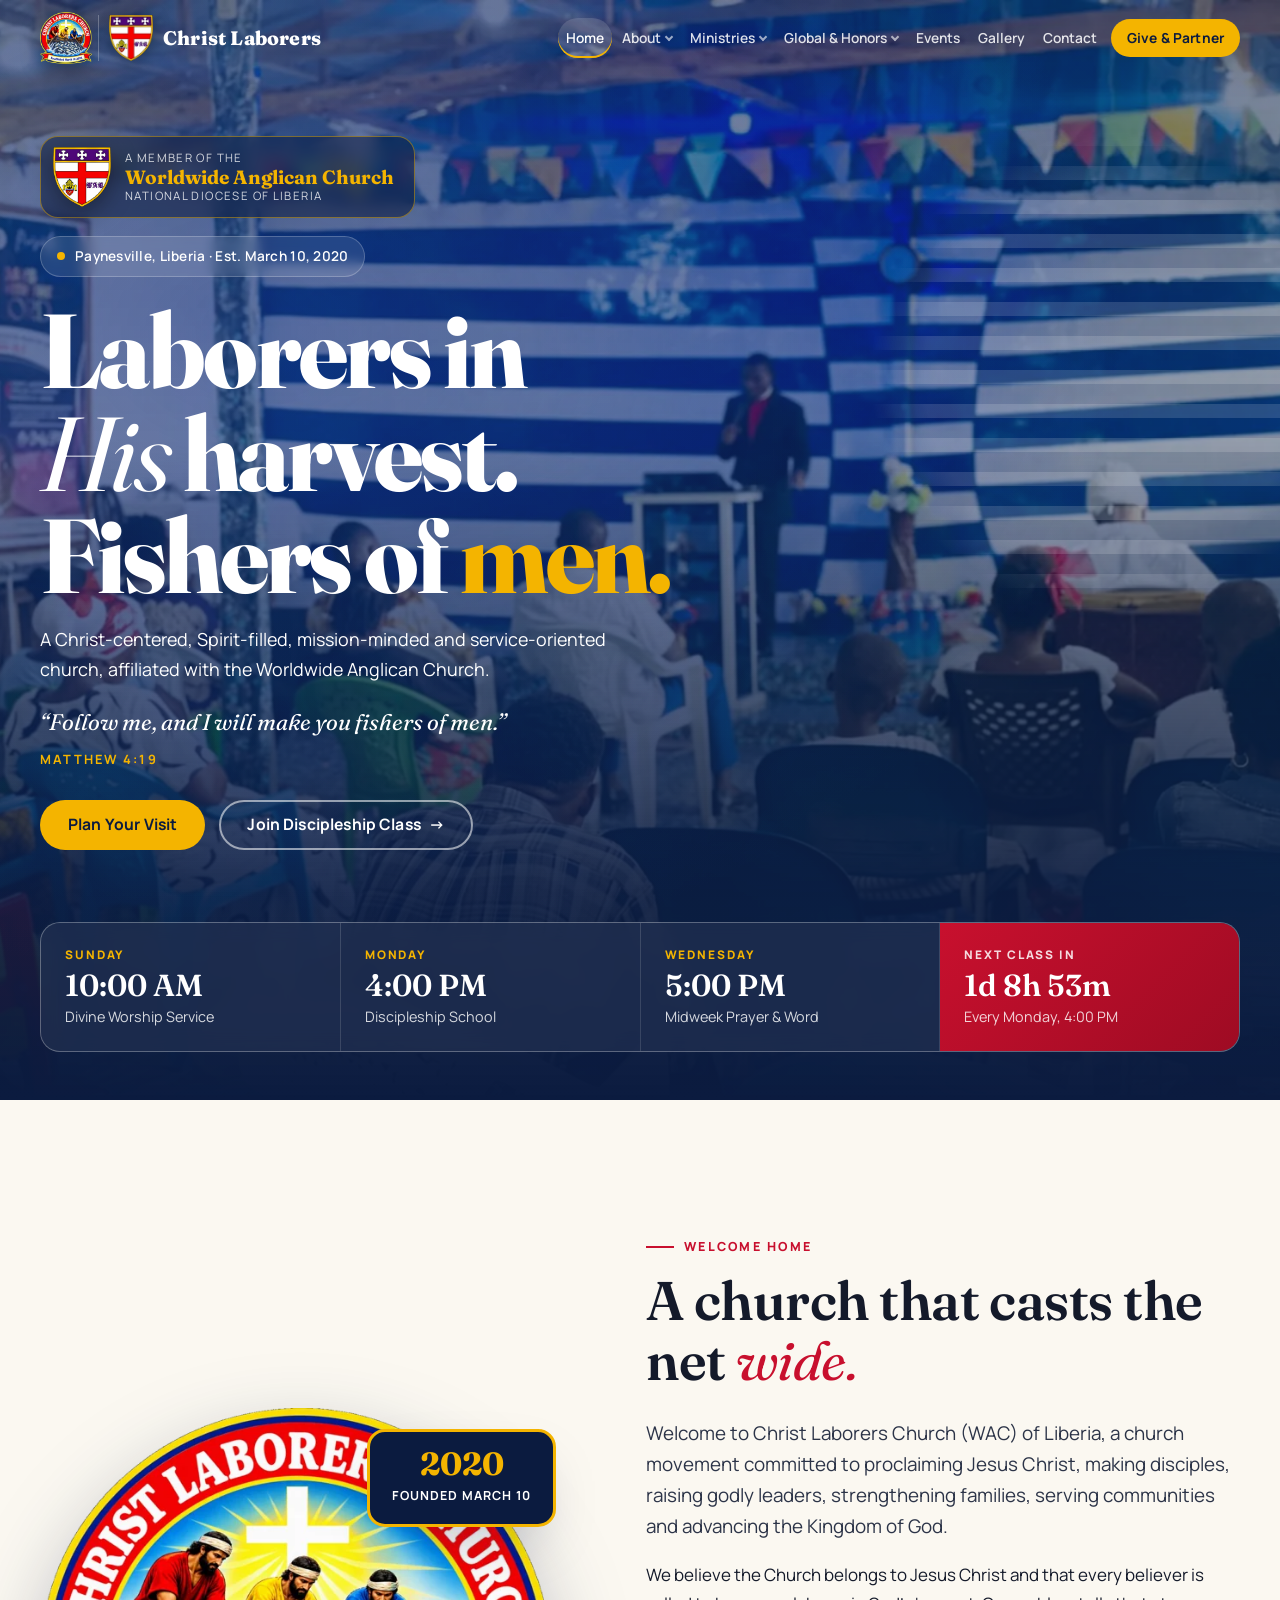
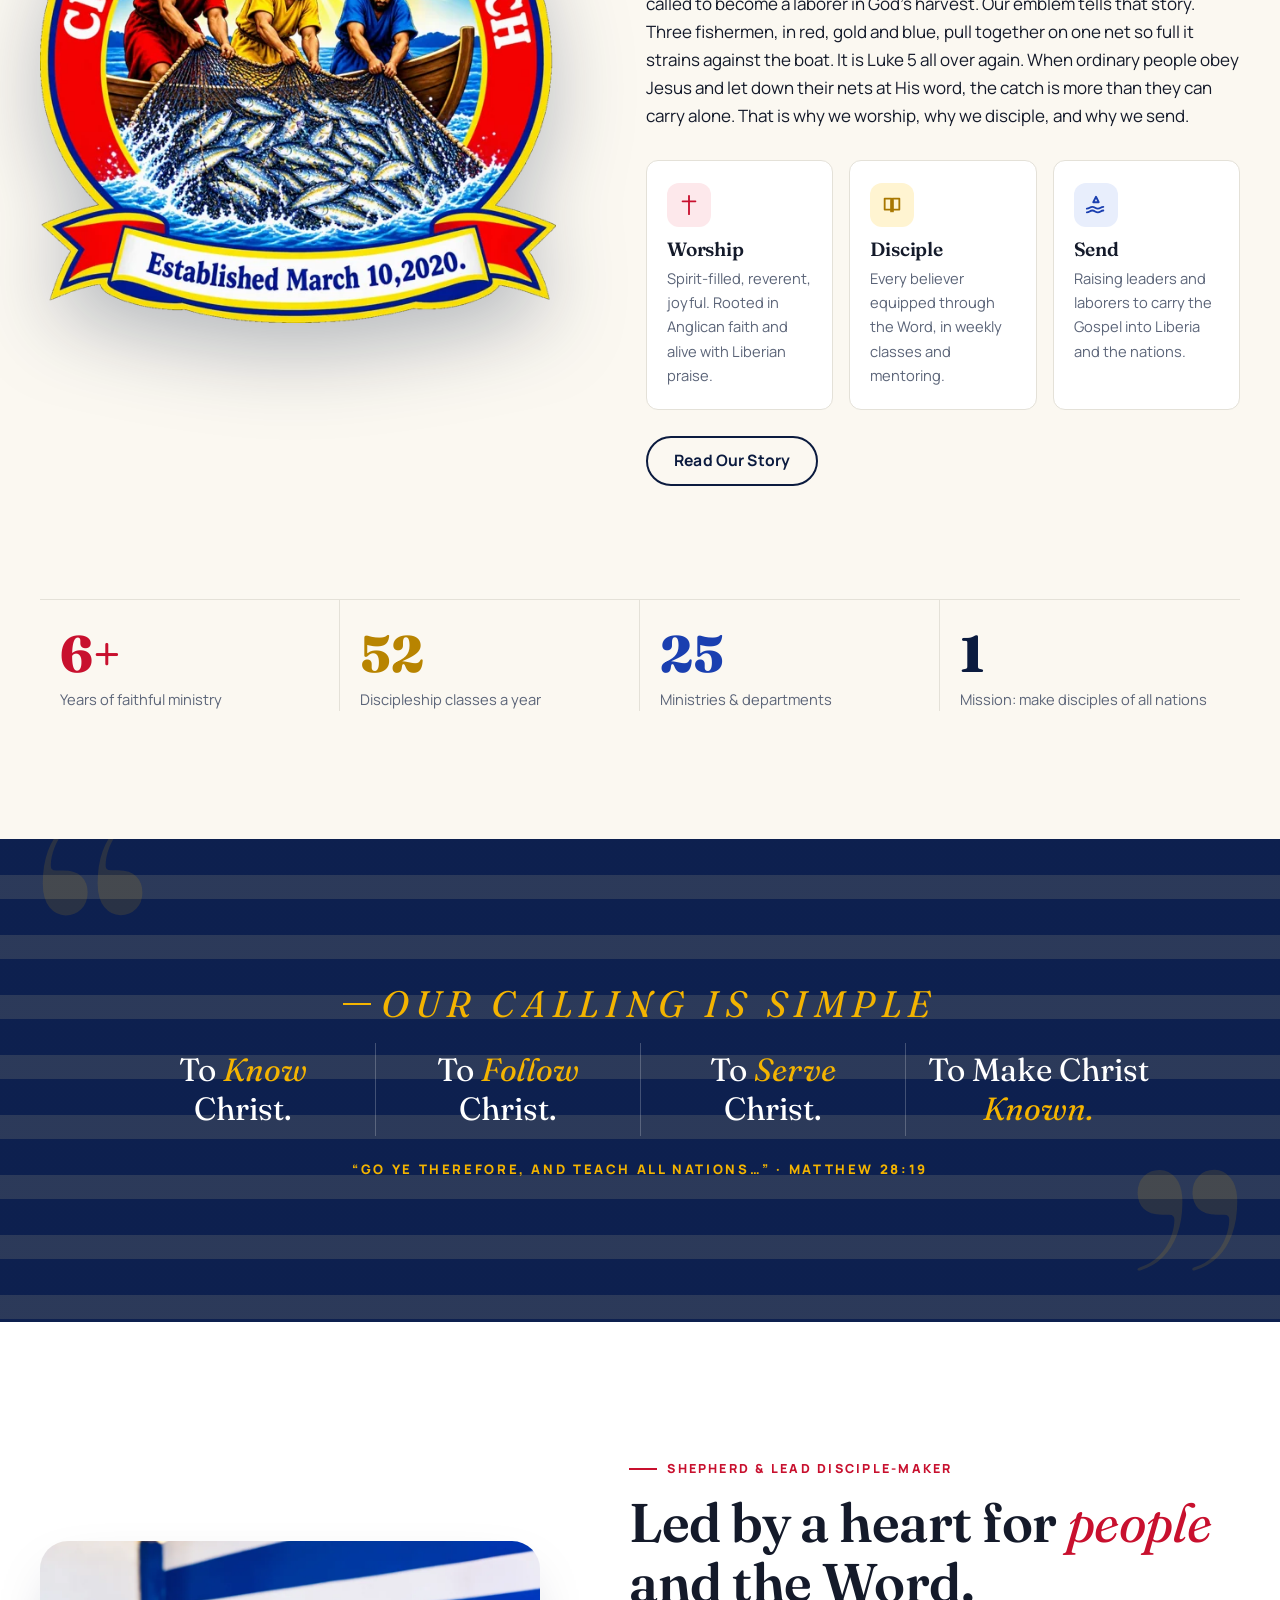
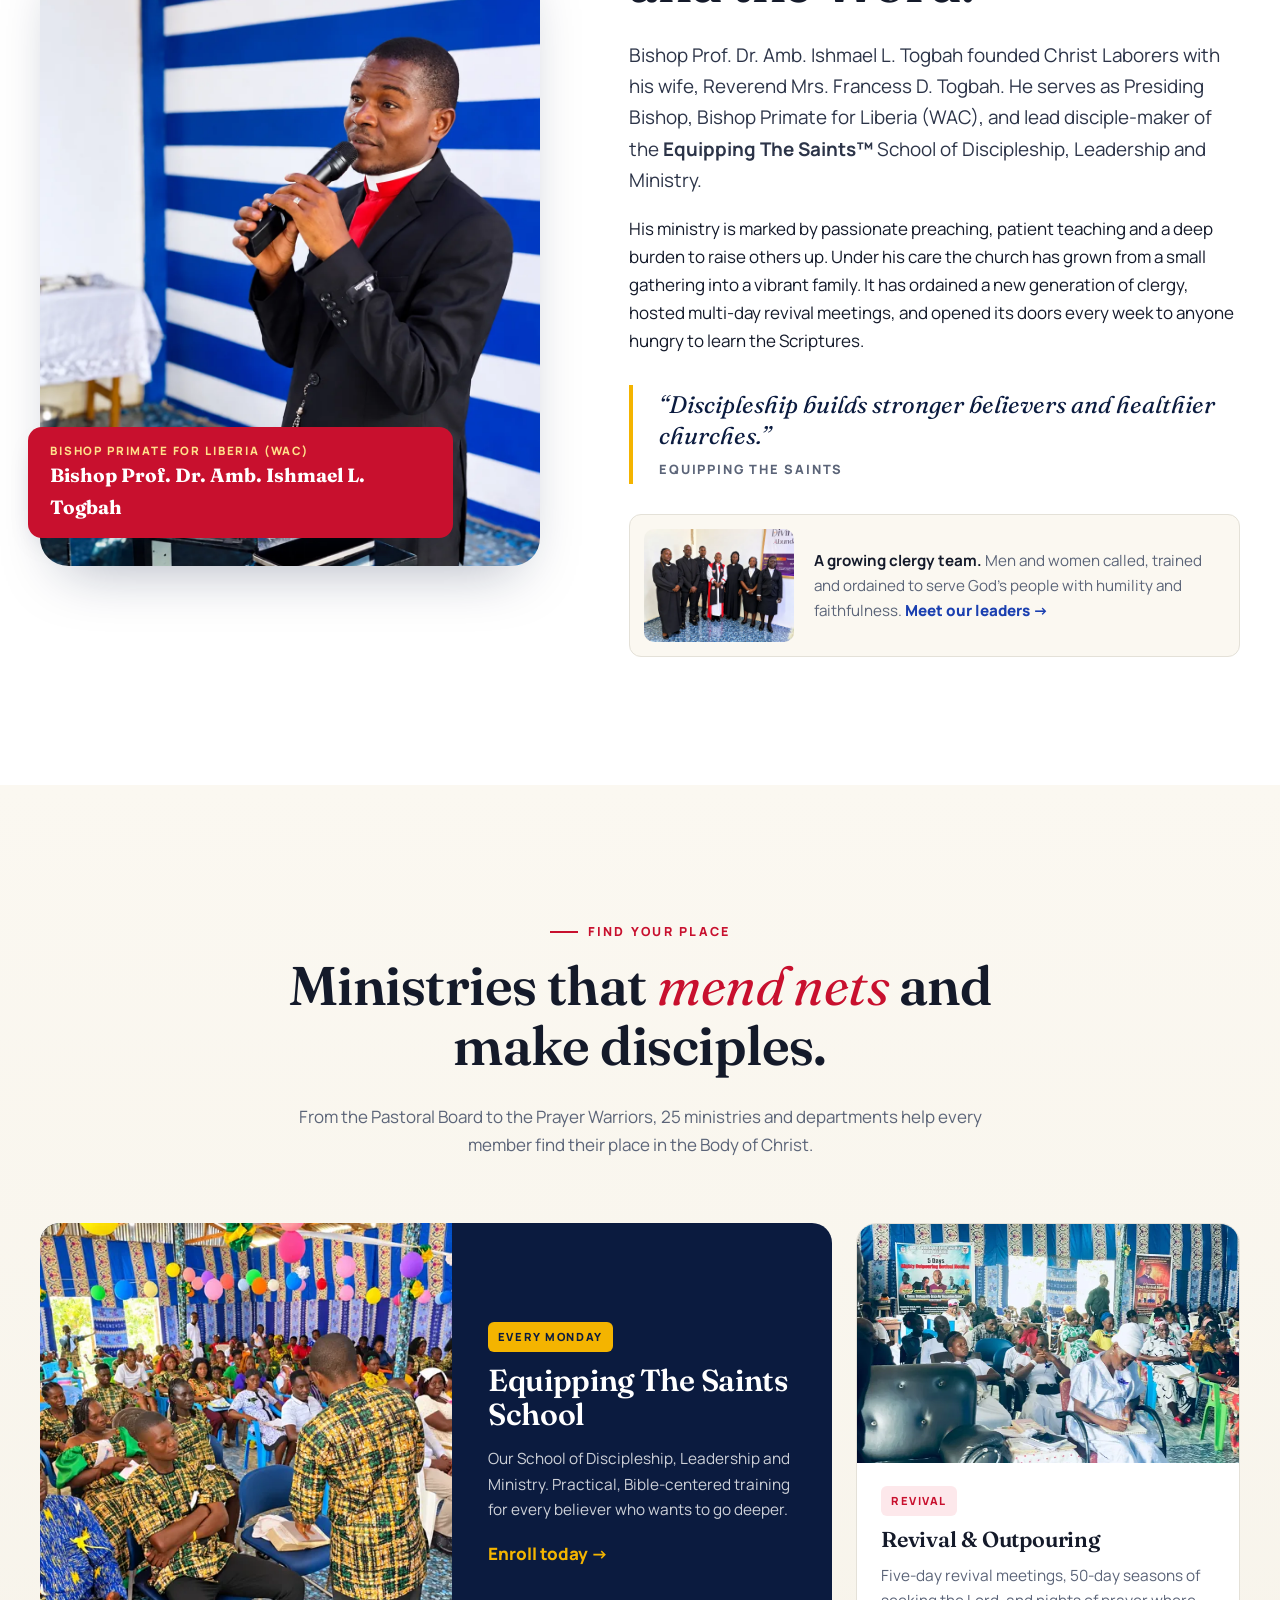
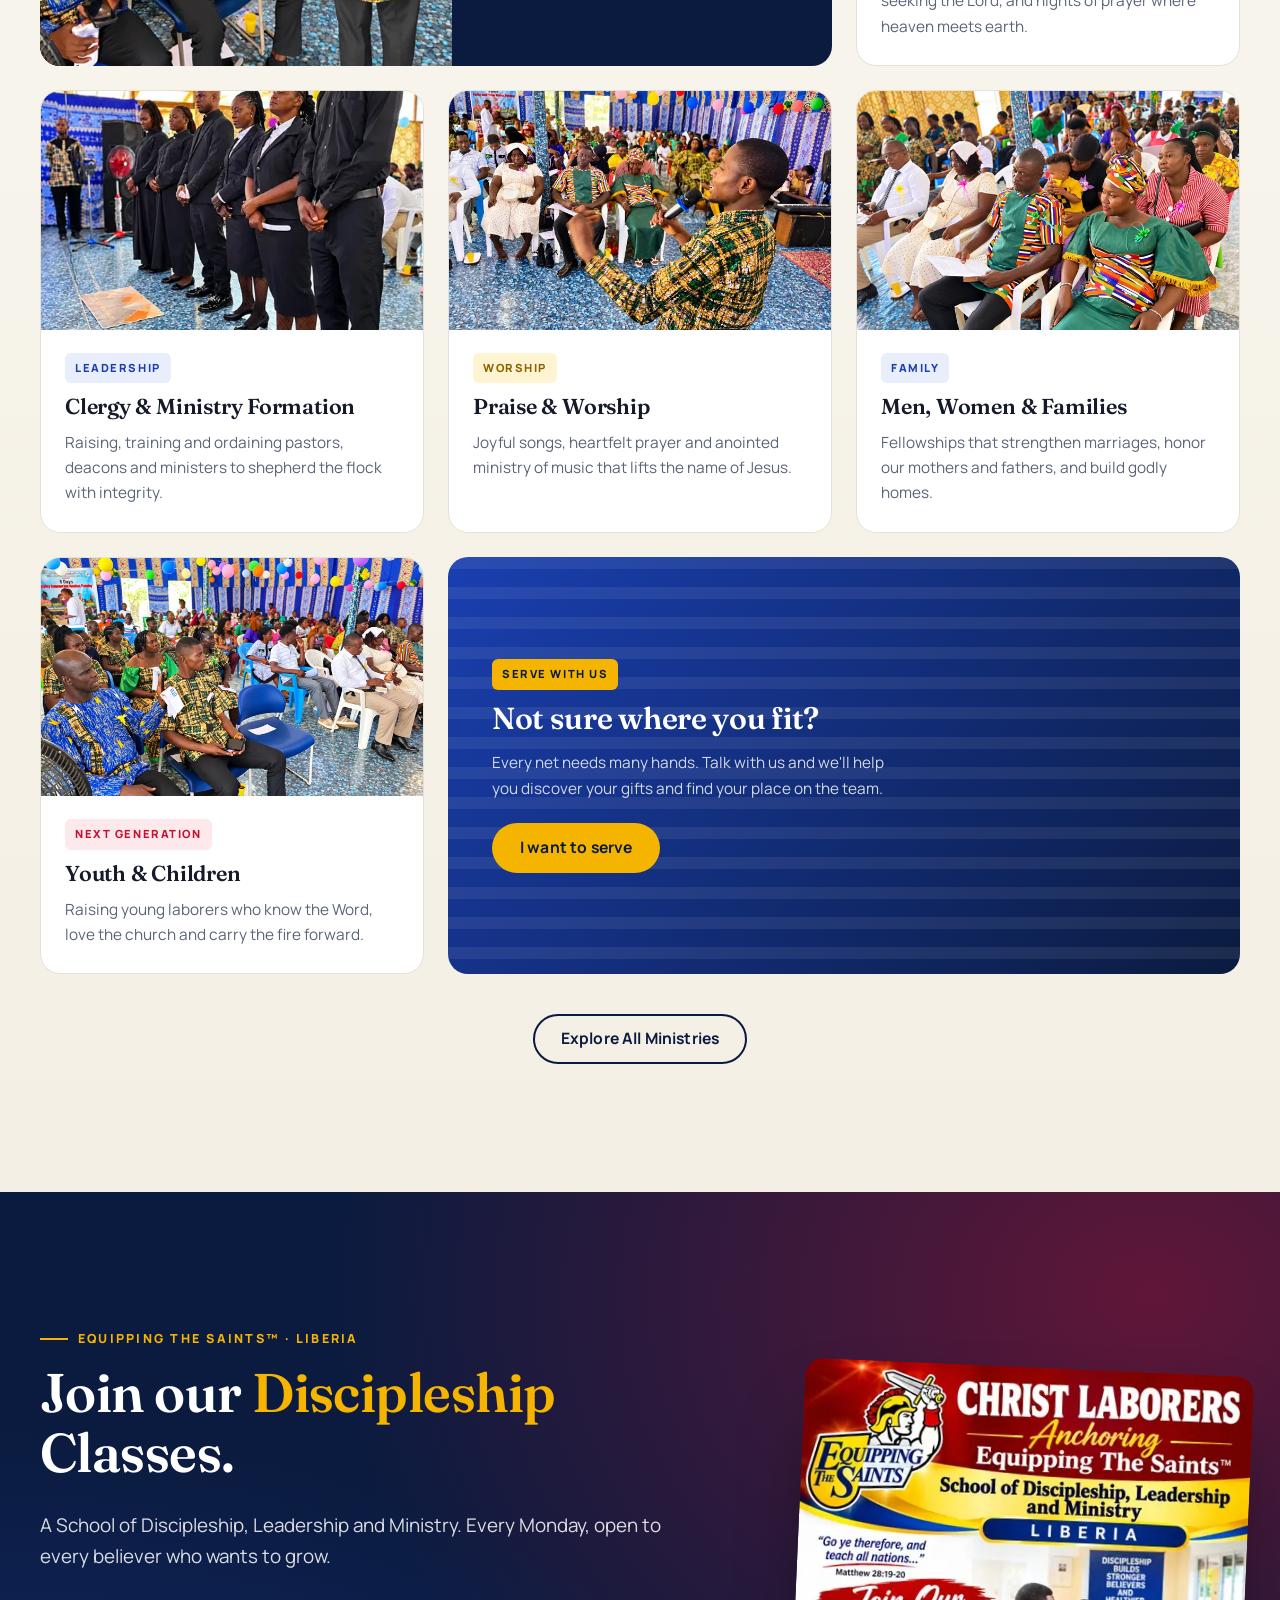
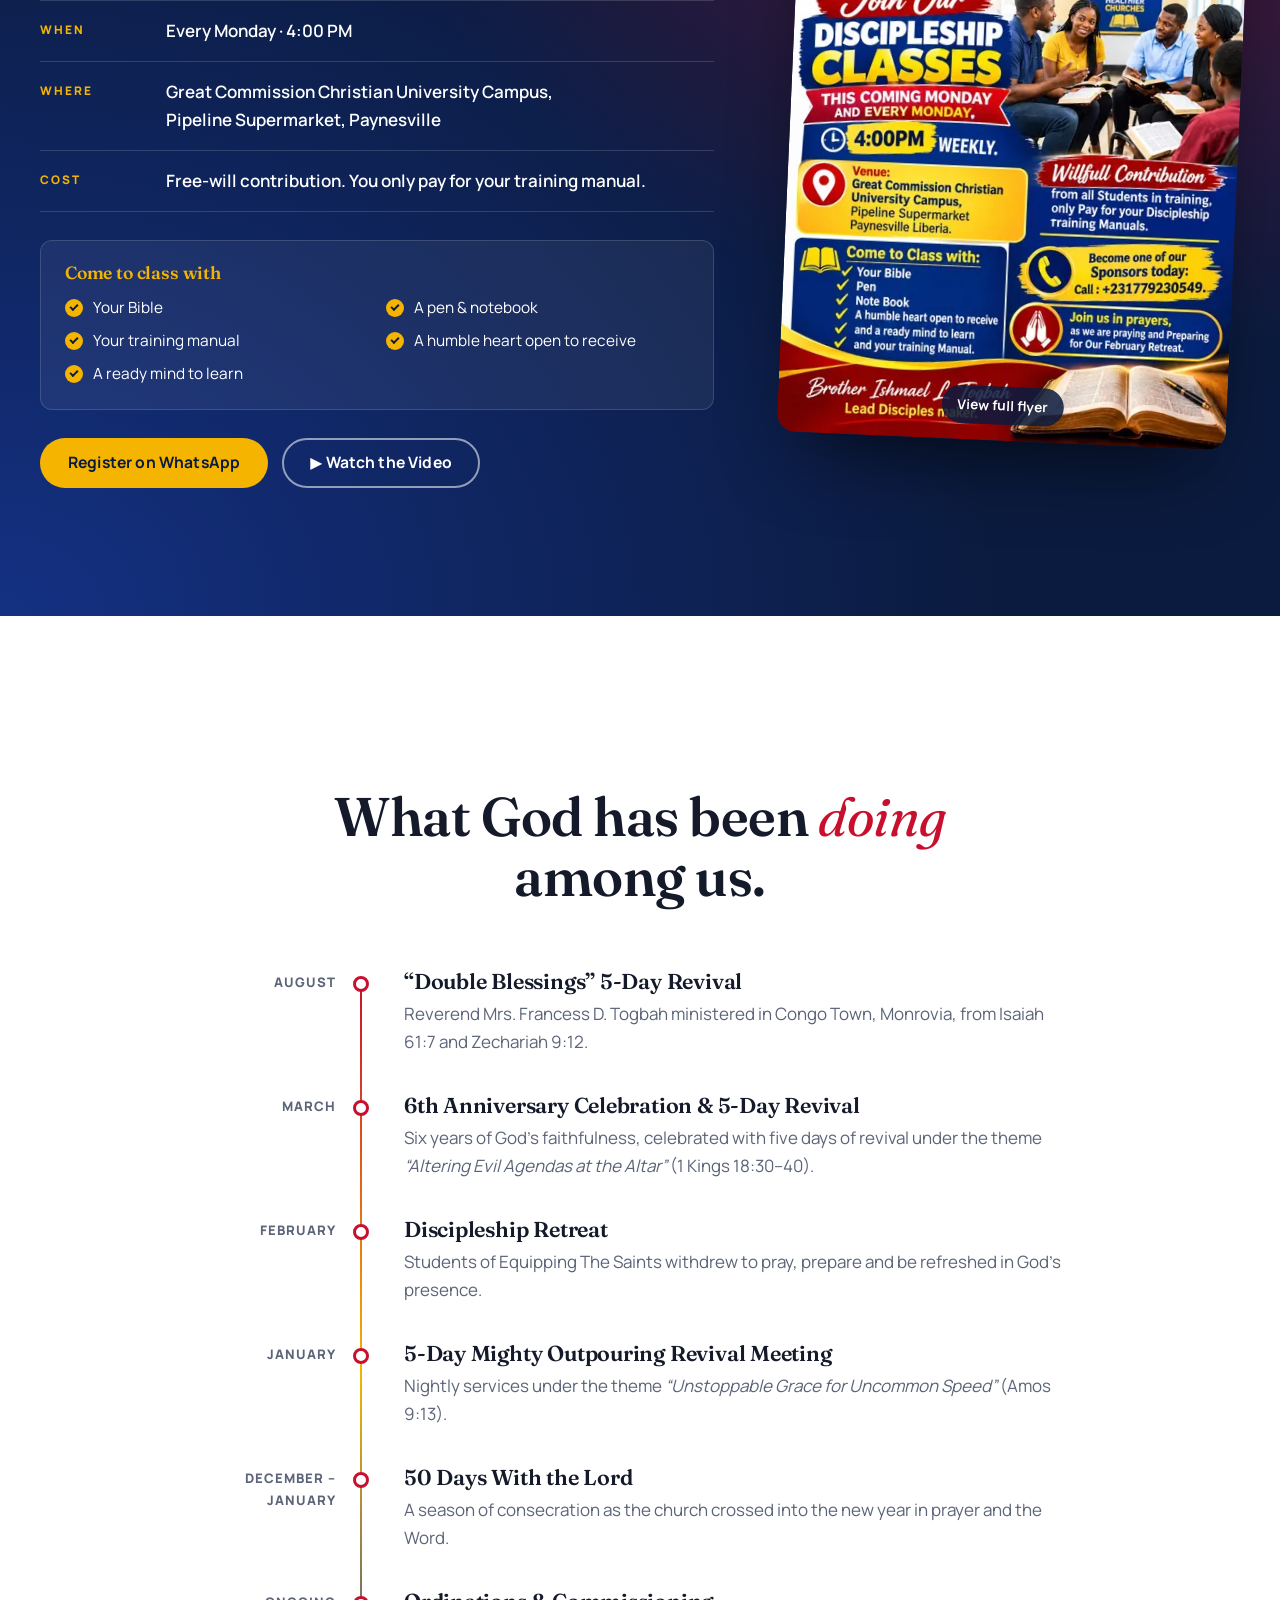
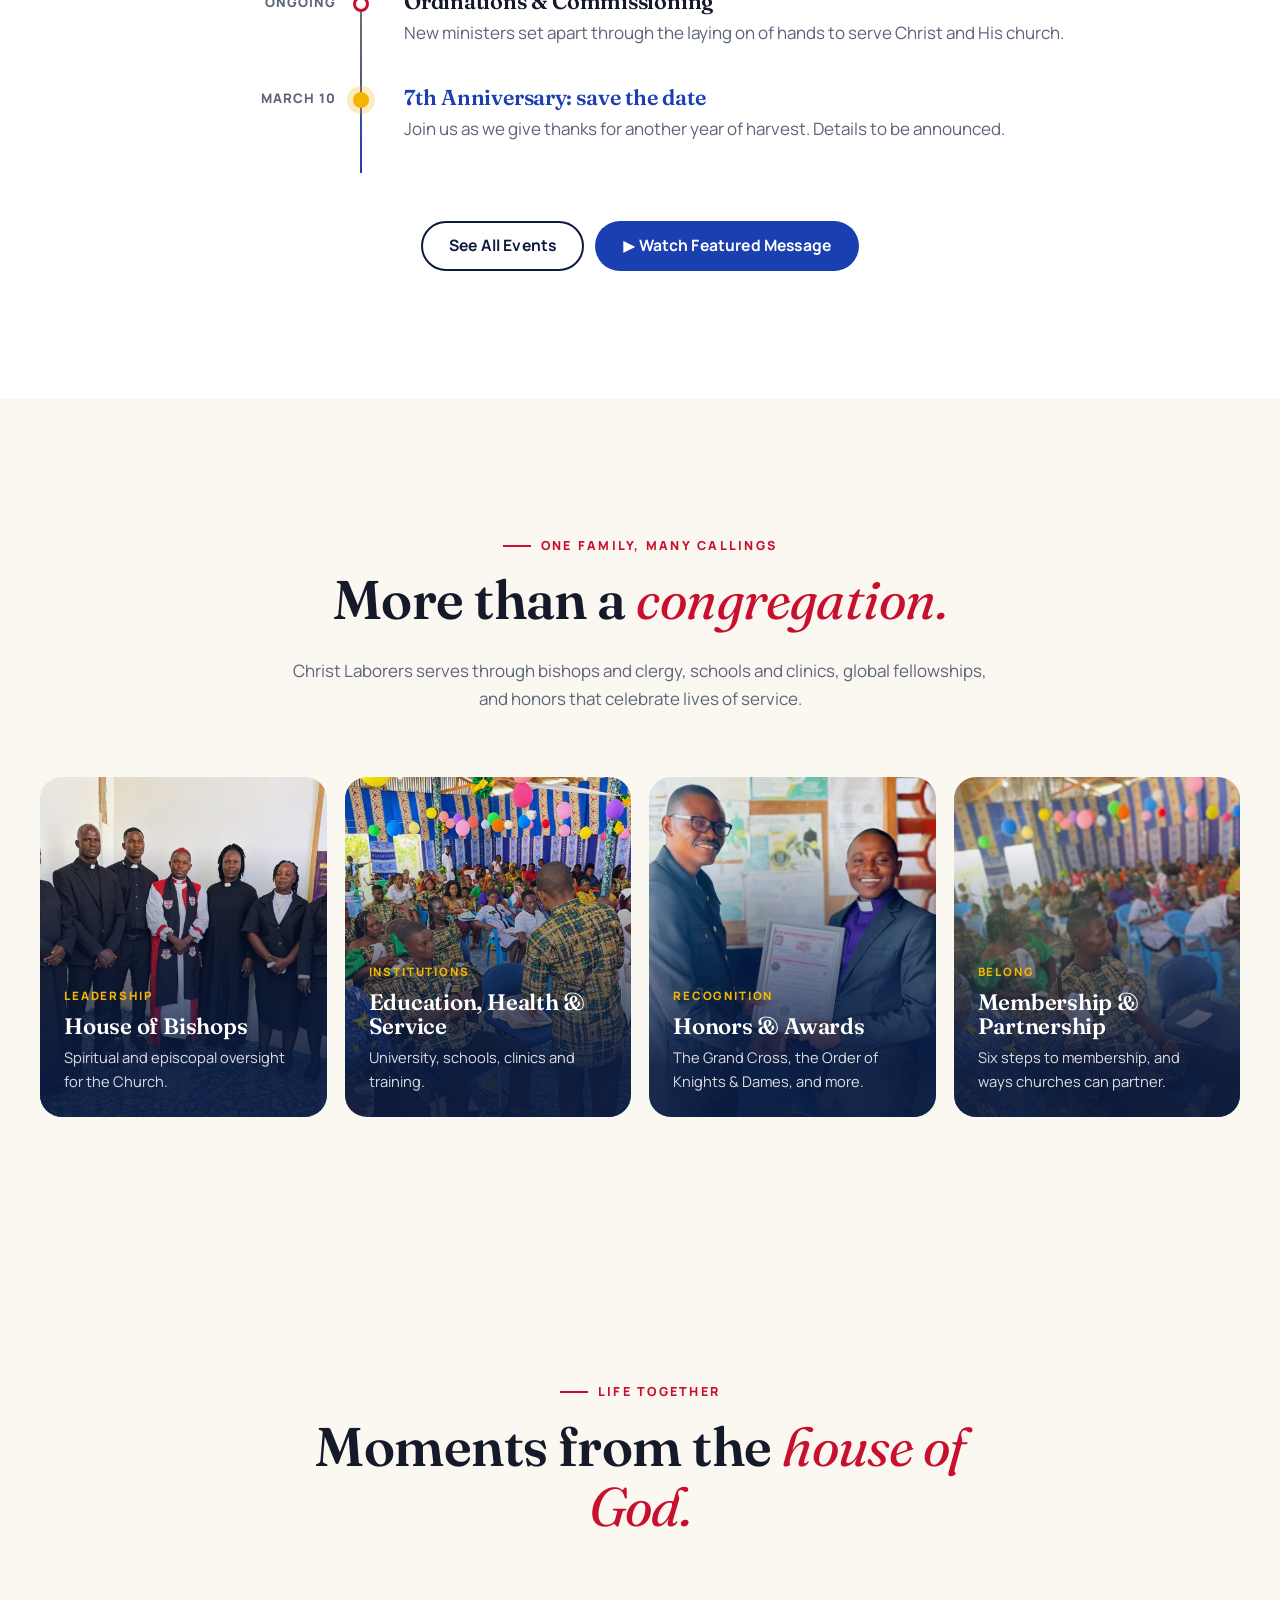
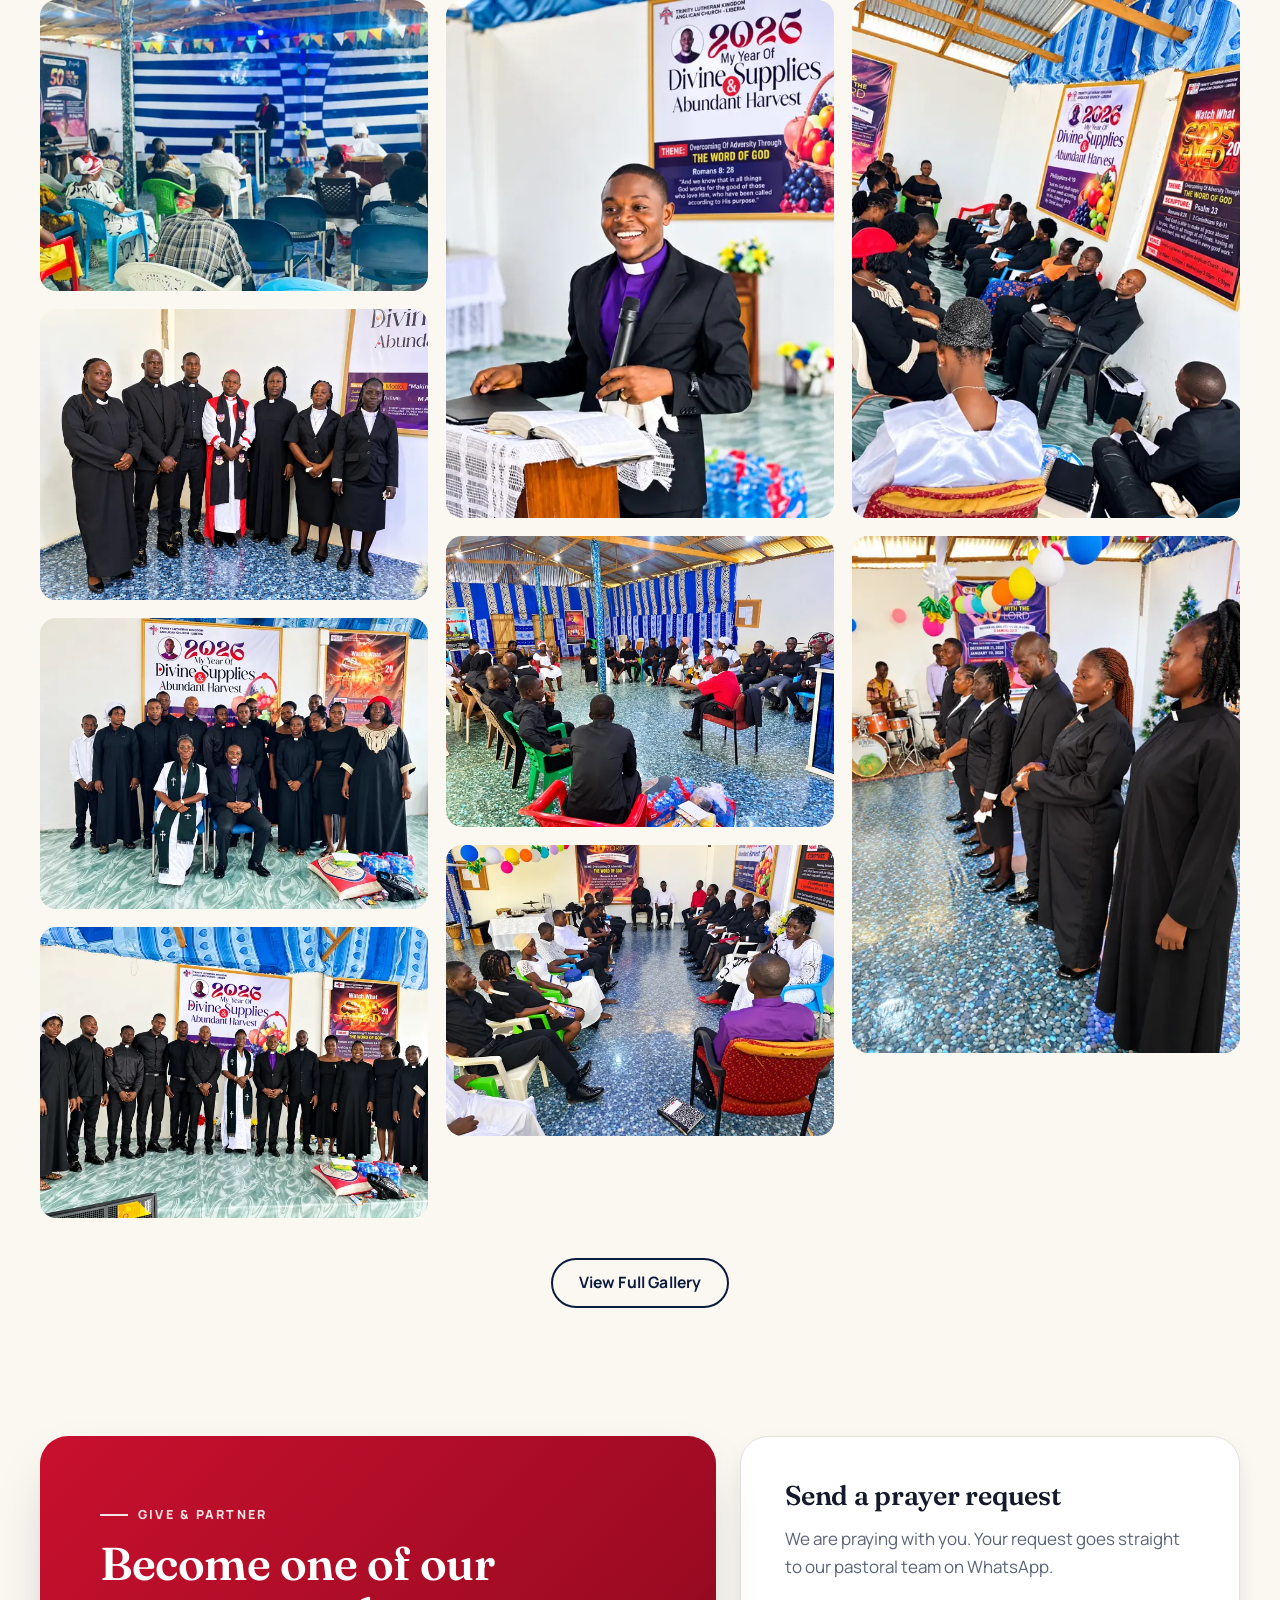
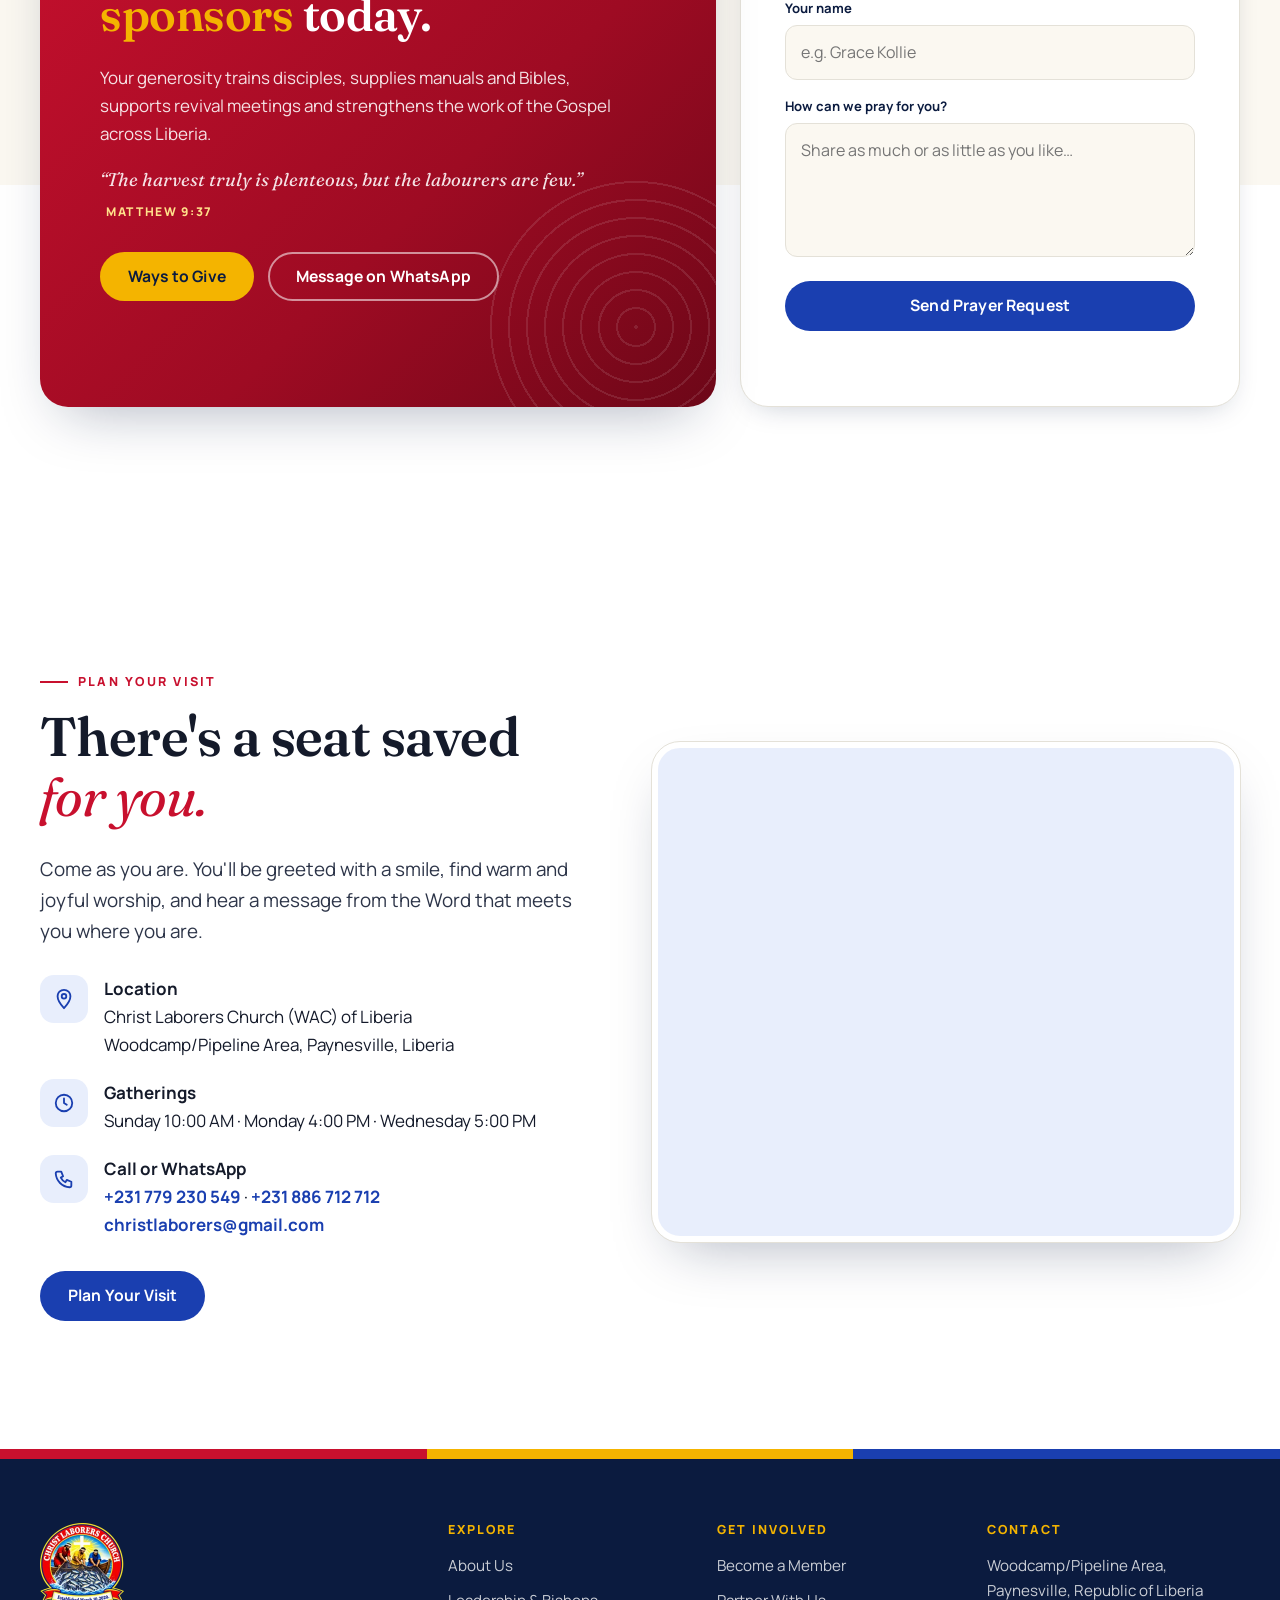
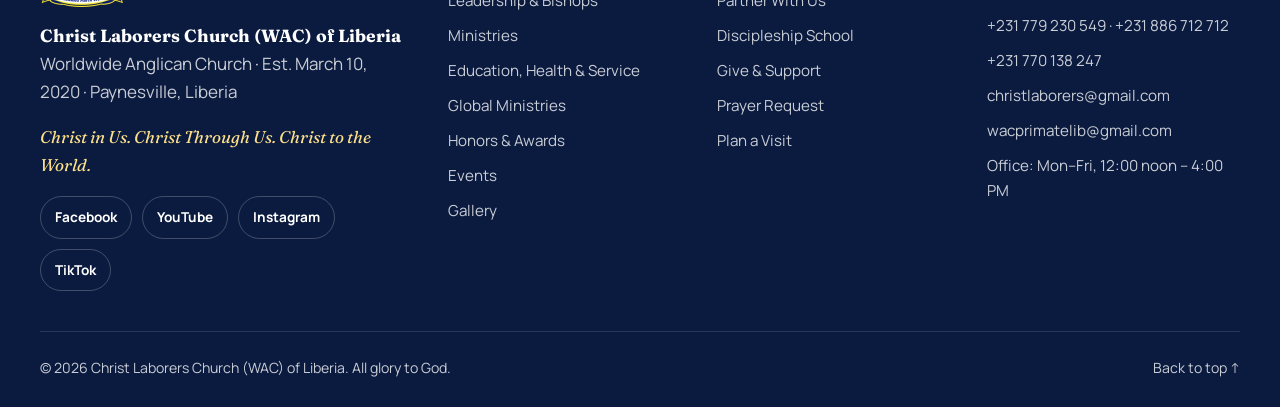
==== commit 3ed8b43e: "Replace celebration and front-row worship photos with sharper versions Co-Authored-By: Claude Opus 5" ====
--- a/index.html
+++ b/index.html
@@ -298,7 +298,7 @@
           </article>
 
           <article class="ministry-card reveal">
-            <img src="assets/img/gallery/front-row-worshippers-sm.webp" alt="Families seated together during a celebration service" loading="lazy">
+            <img src="assets/img/gallery/front-row-worshippers-hd-sm.webp" alt="Families seated together during a celebration service" loading="lazy">
             <div class="ministry-body">
               <span class="tag tag-blue">Family</span>
               <h3>Men, Women &amp; Families</h3>
@@ -307,7 +307,7 @@
           </article>
 
           <article class="ministry-card reveal">
-            <img src="assets/img/gallery/celebration-service-sm.webp" alt="Young people and children at a church celebration" loading="lazy">
+            <img src="assets/img/gallery/celebration-service-hd-sm.webp" alt="Young people and children at a church celebration" loading="lazy">
             <div class="ministry-body">
               <span class="tag tag-red">Next Generation</span>
               <h3>Youth &amp; Children</h3>
@@ -598,6 +598,6 @@
     <button class="lb-nav lb-next" aria-label="Next image">›</button>
   </div>
 
-  <script src="assets/js/main.js?v=a791eb6a" defer></script>
+  <script src="assets/js/main.js?v=8be8a43a" defer></script>
 </body>
 </html>
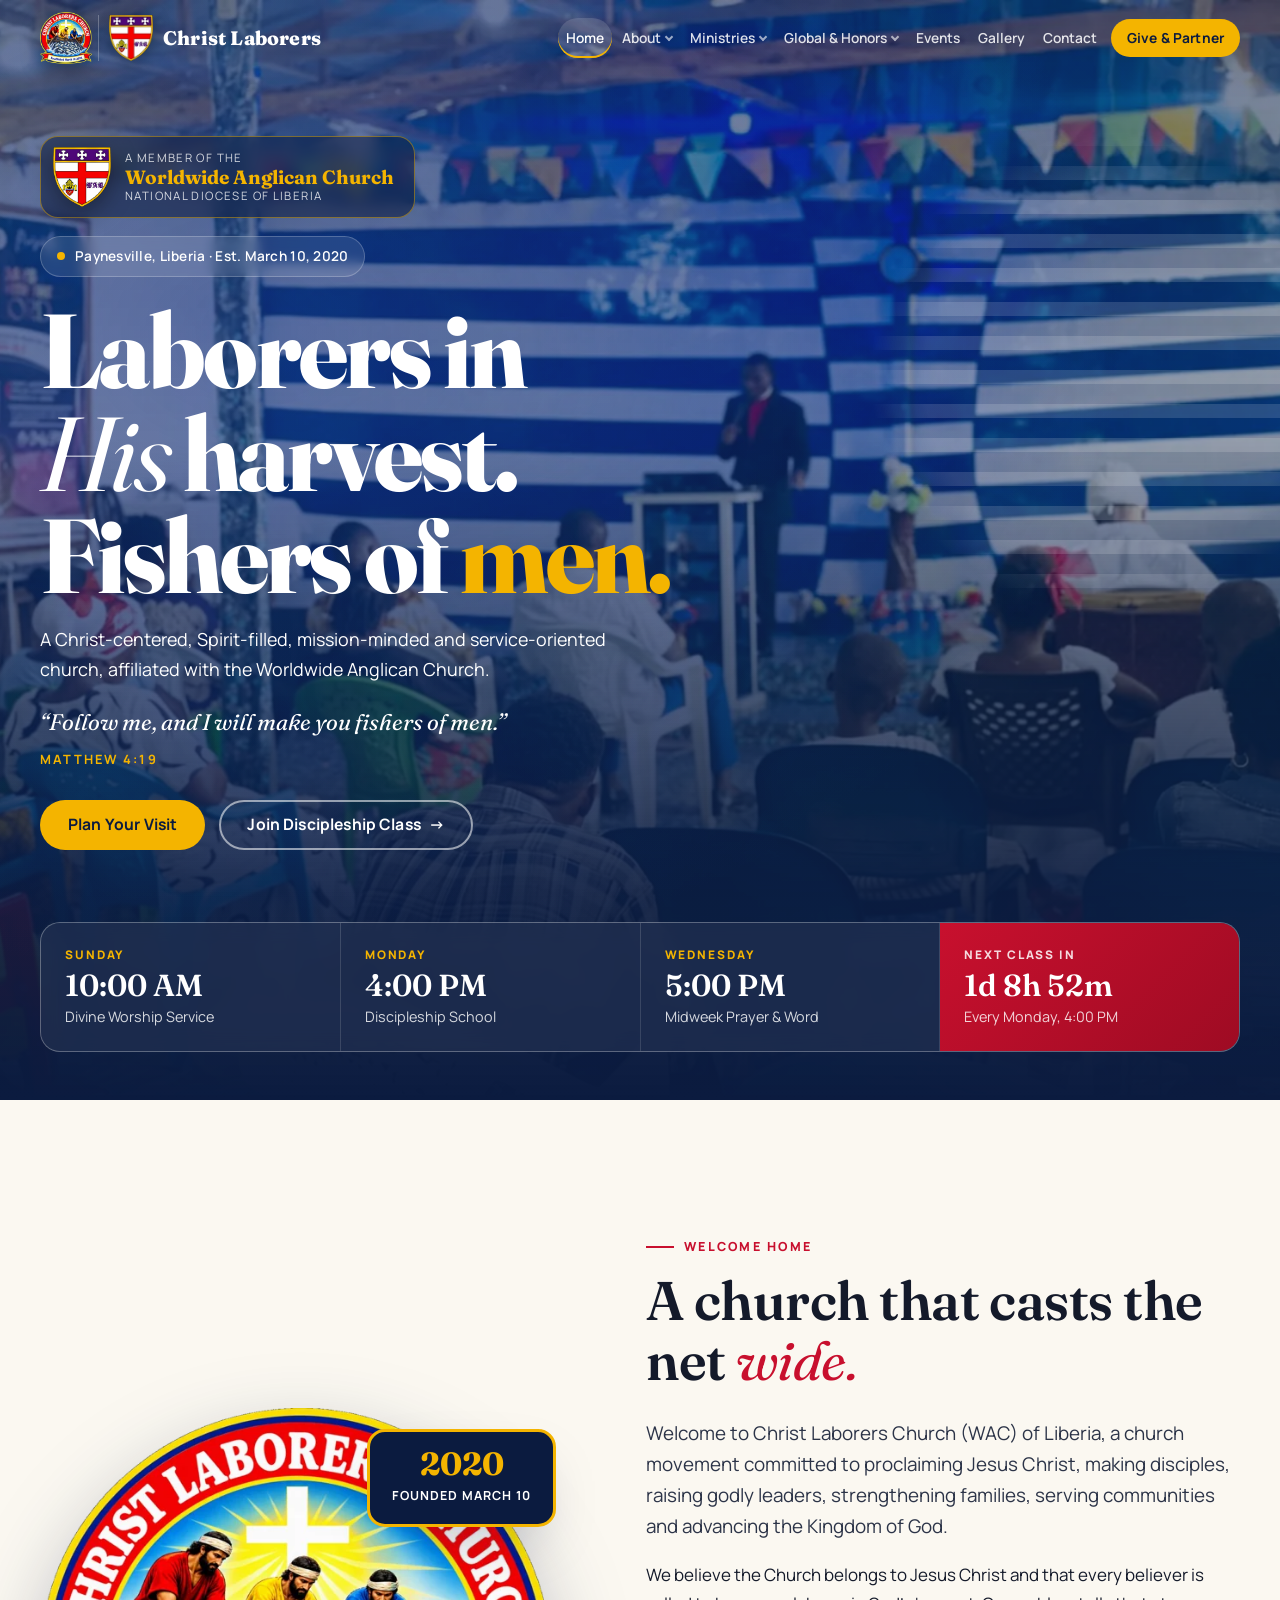
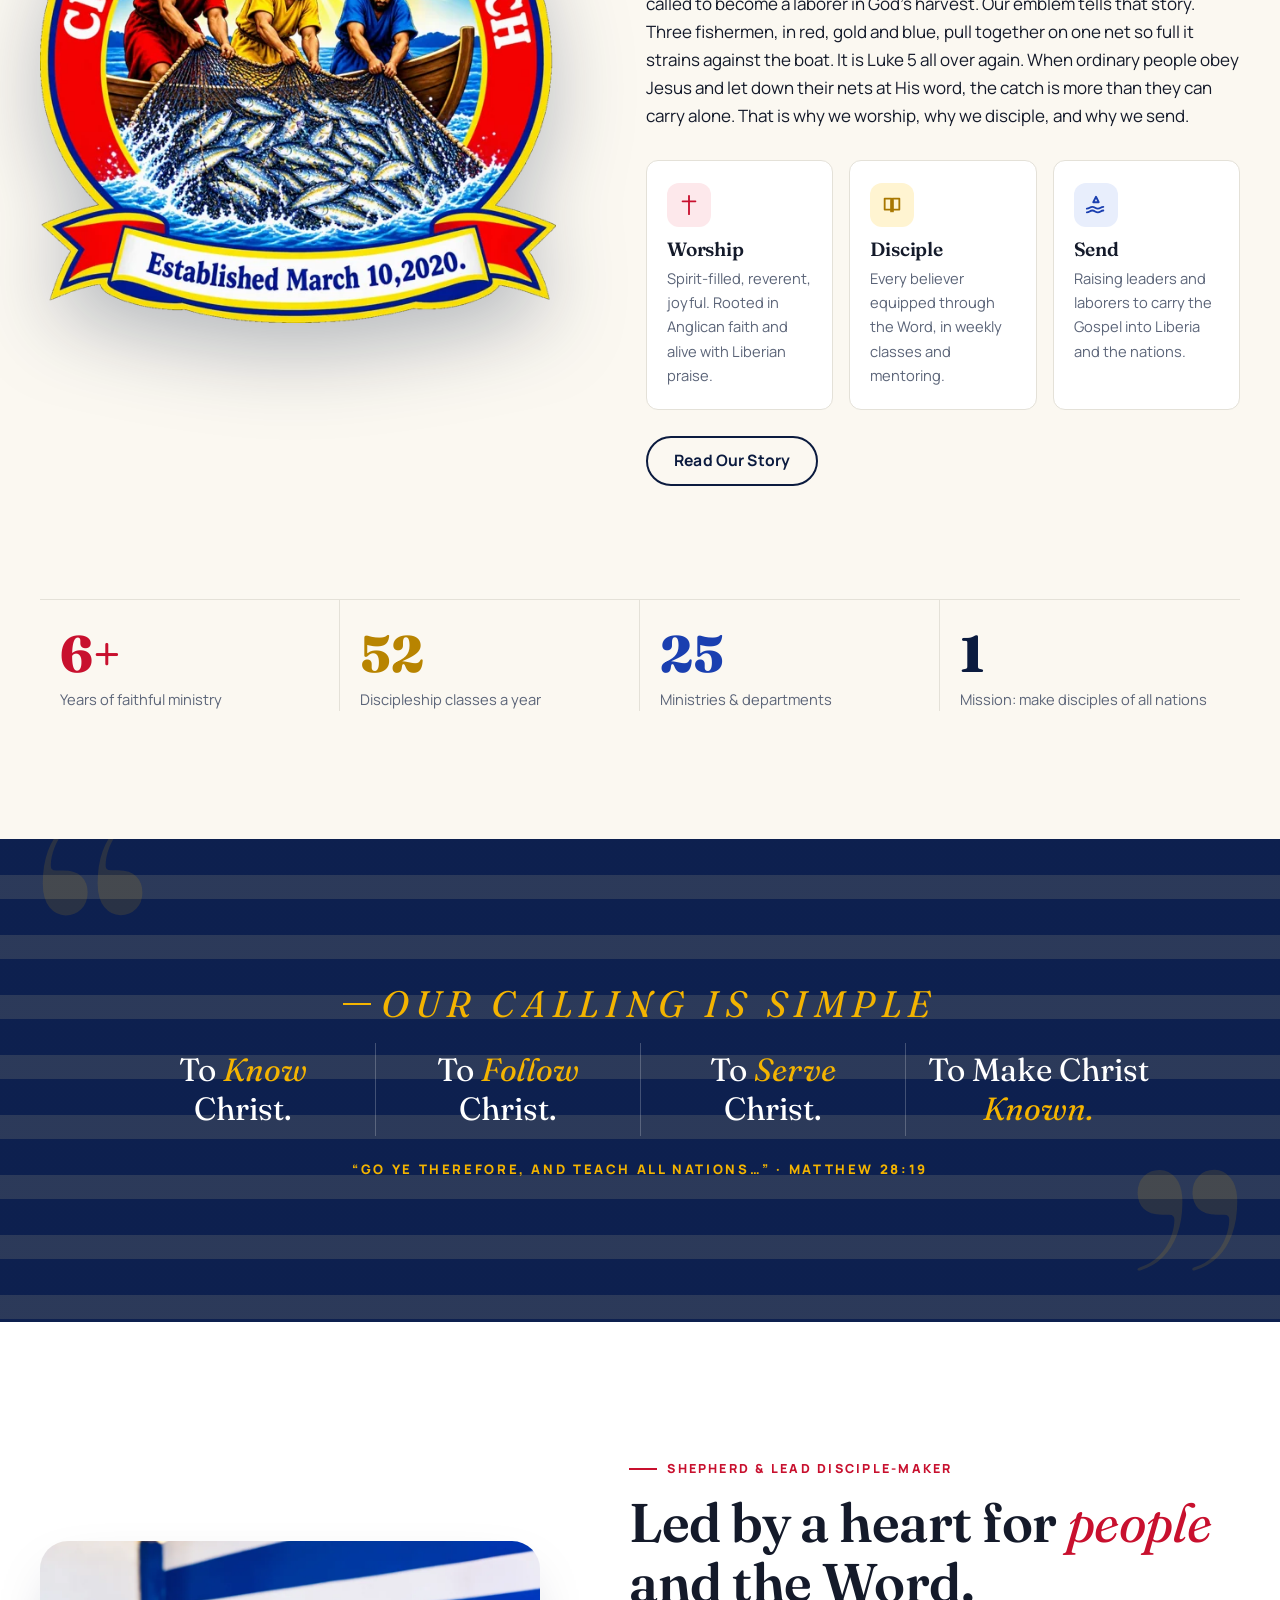
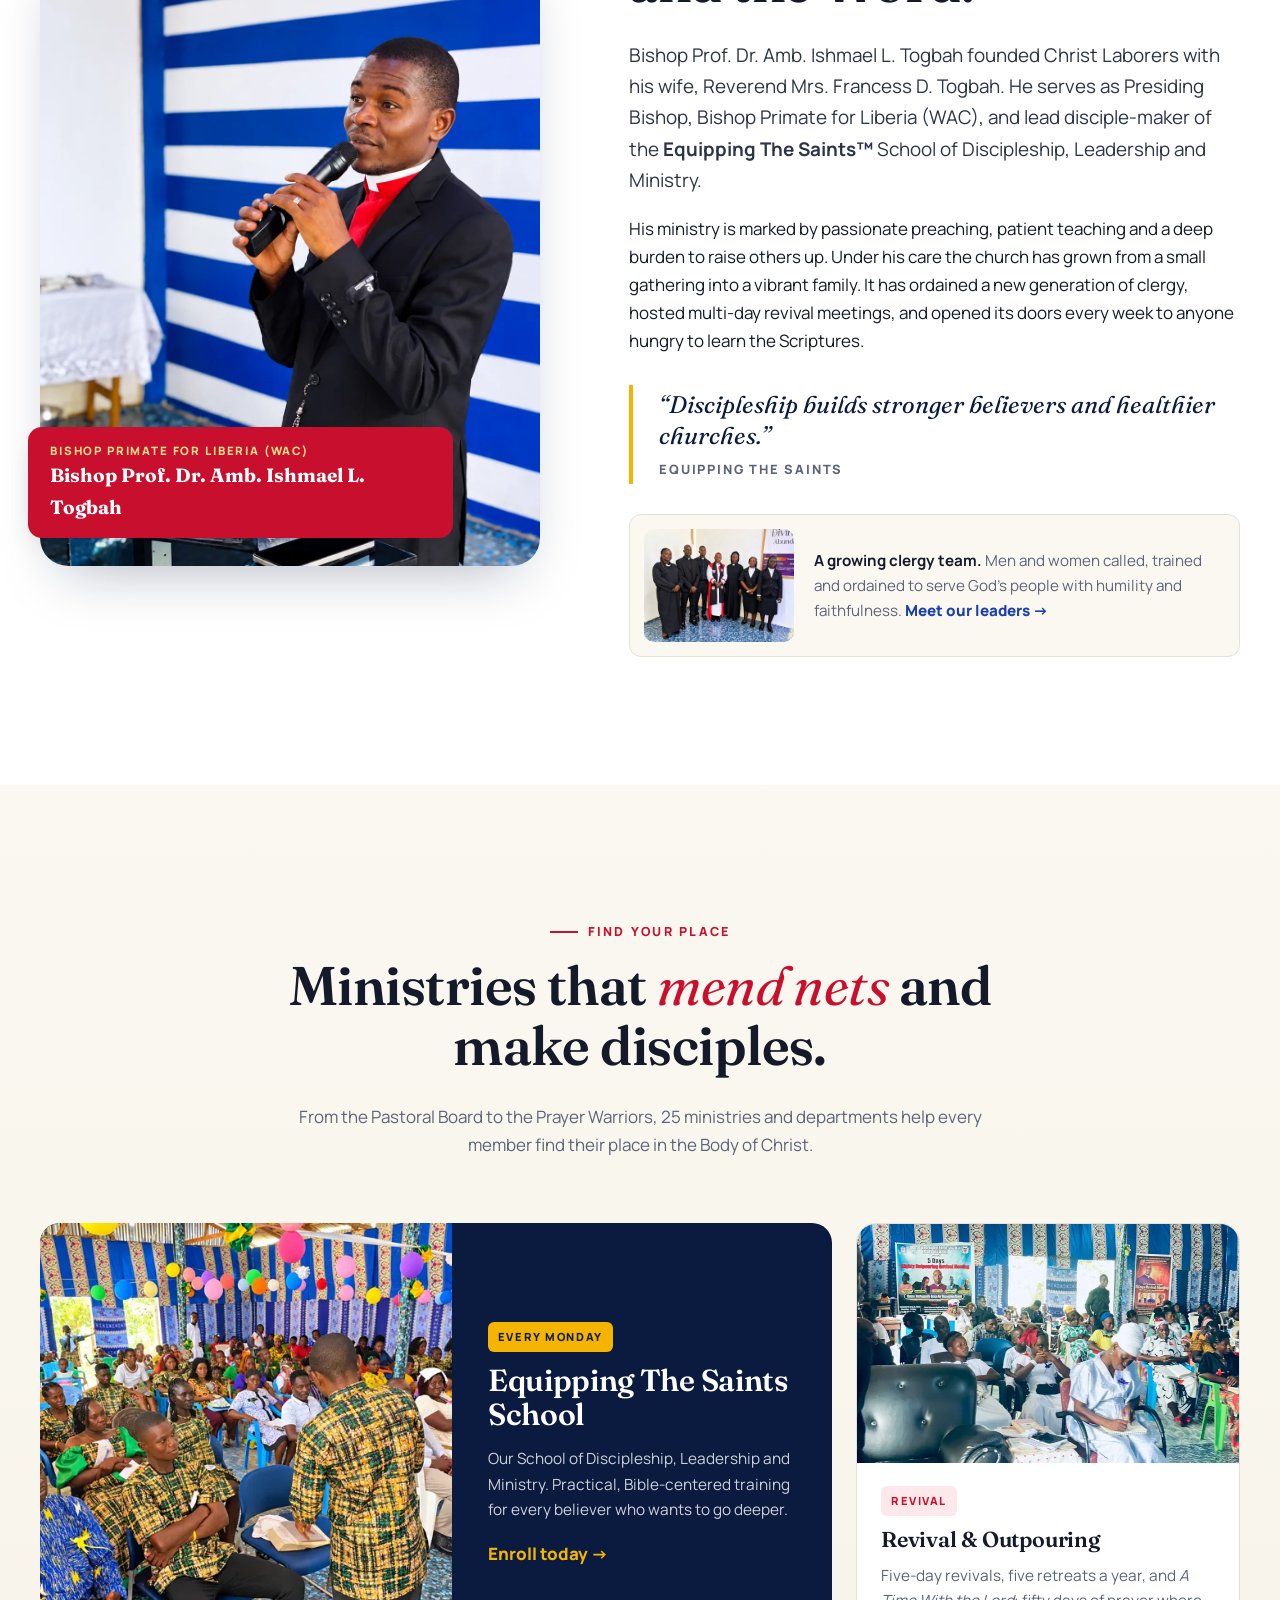
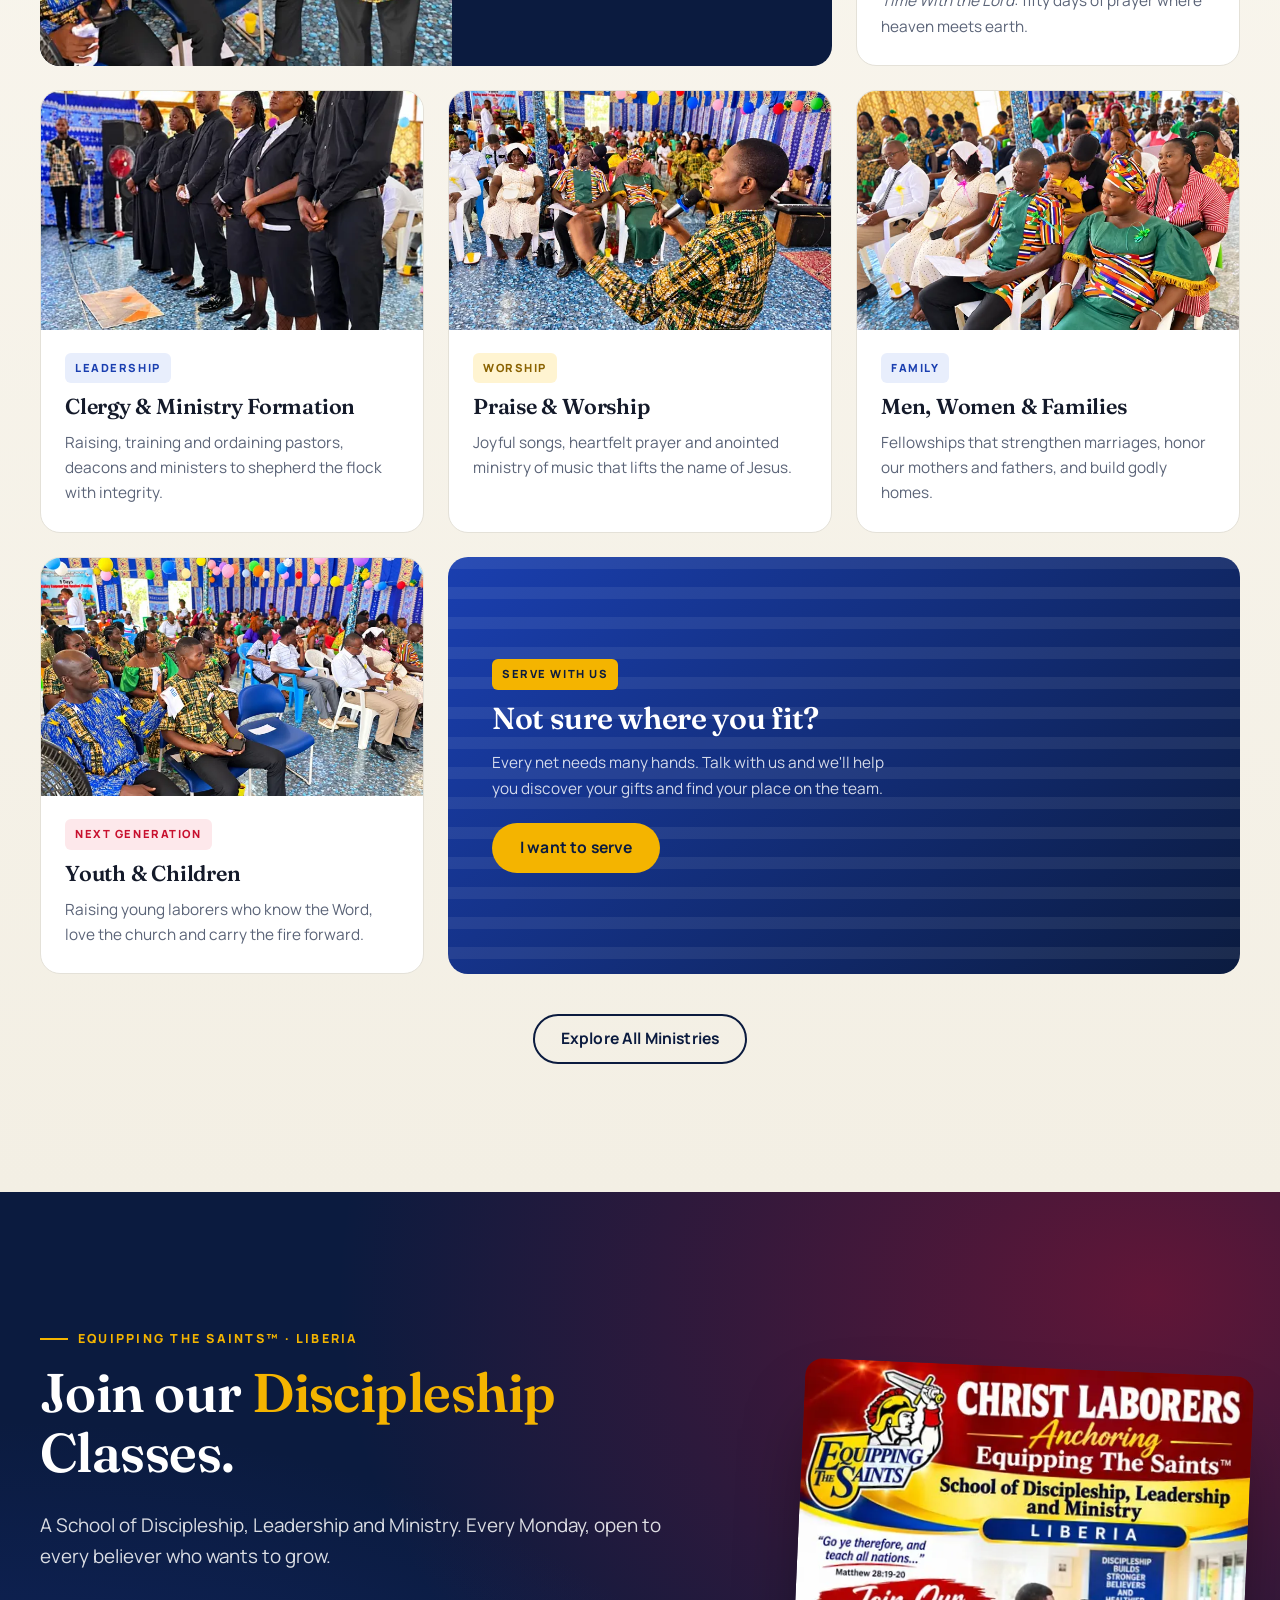
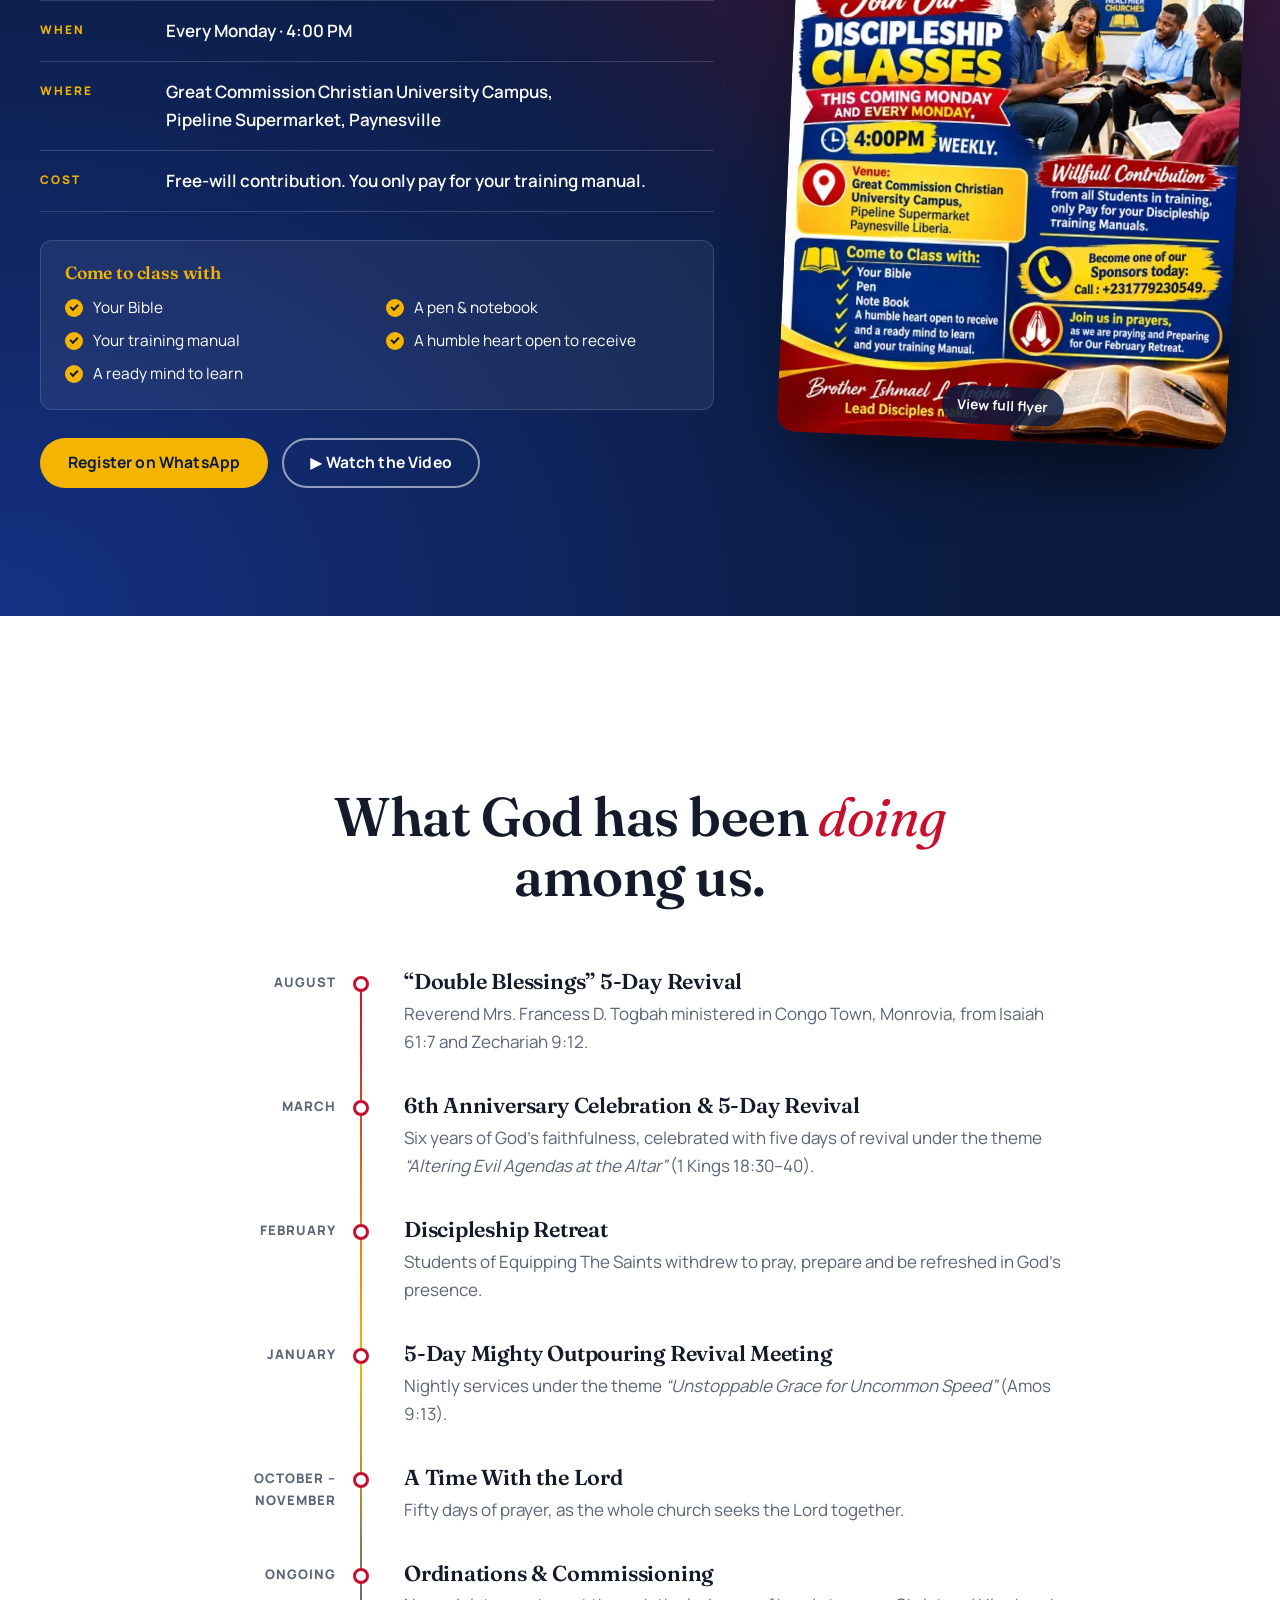
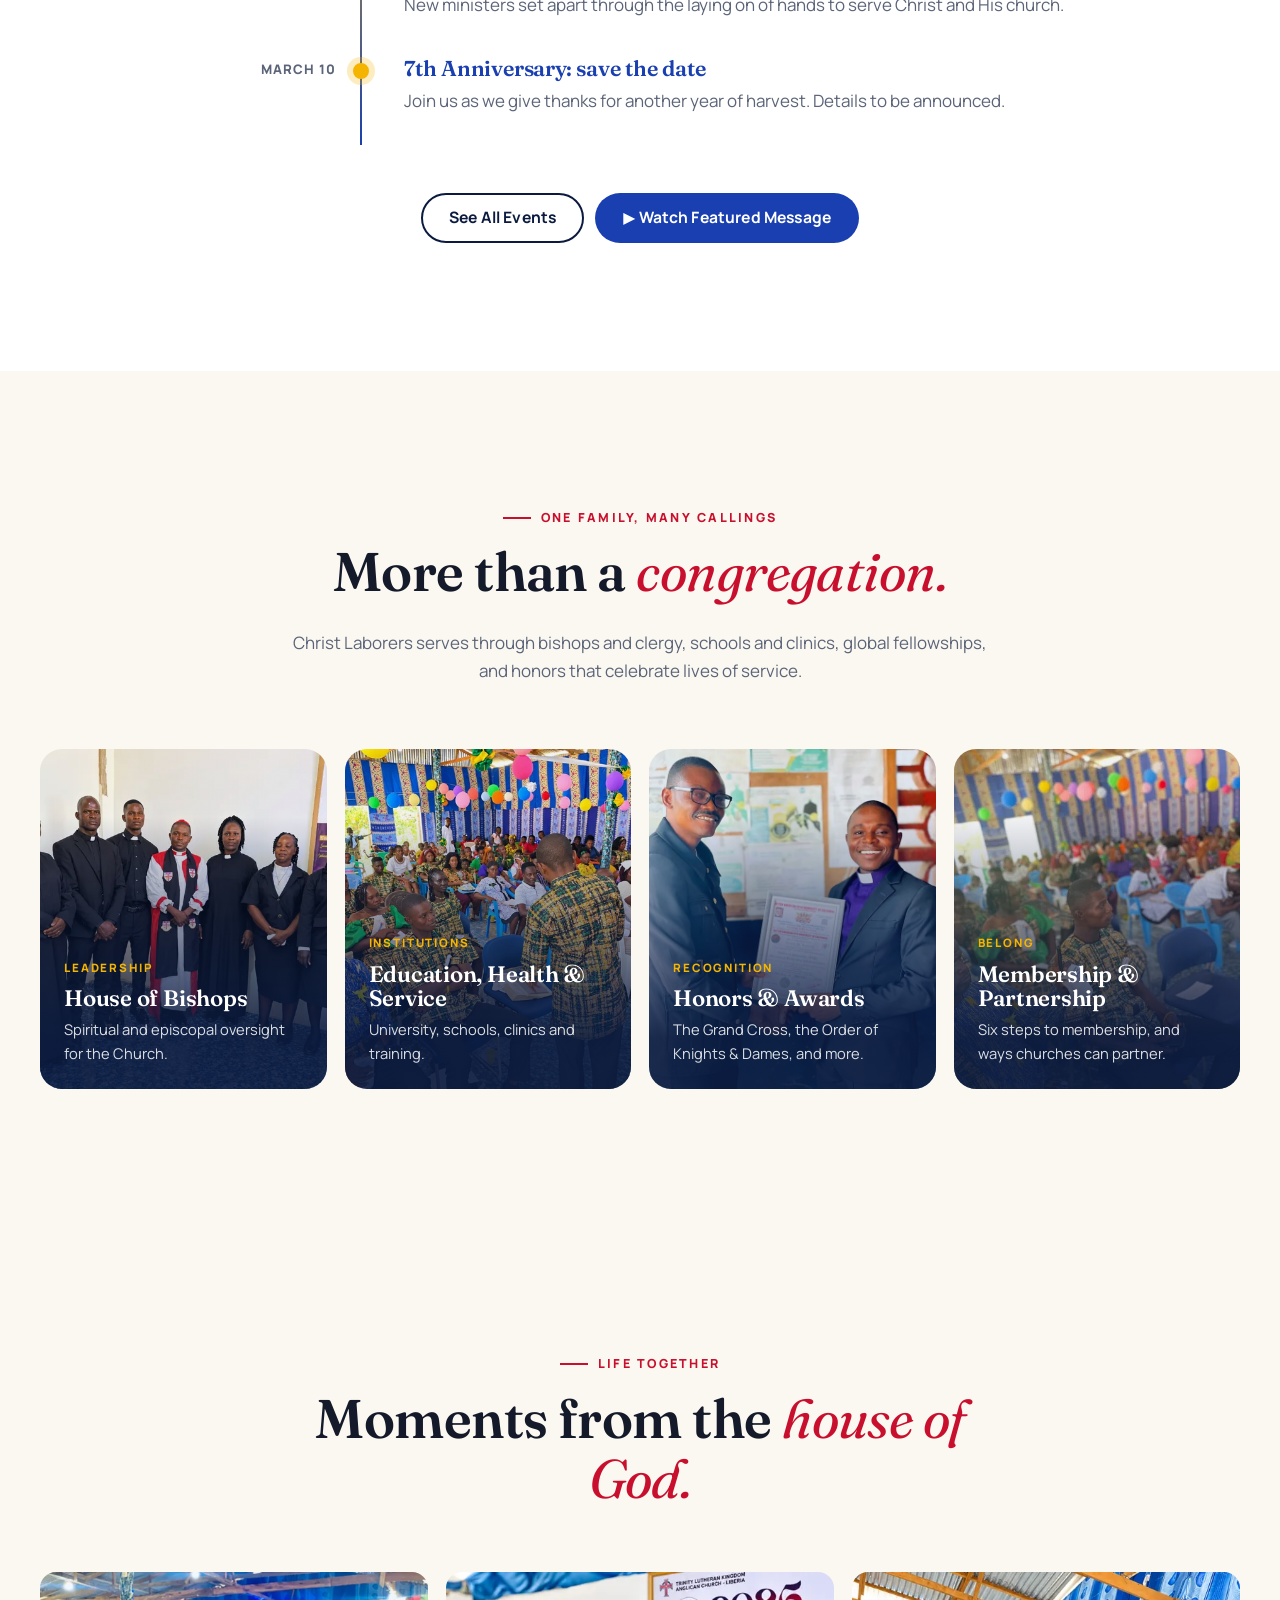
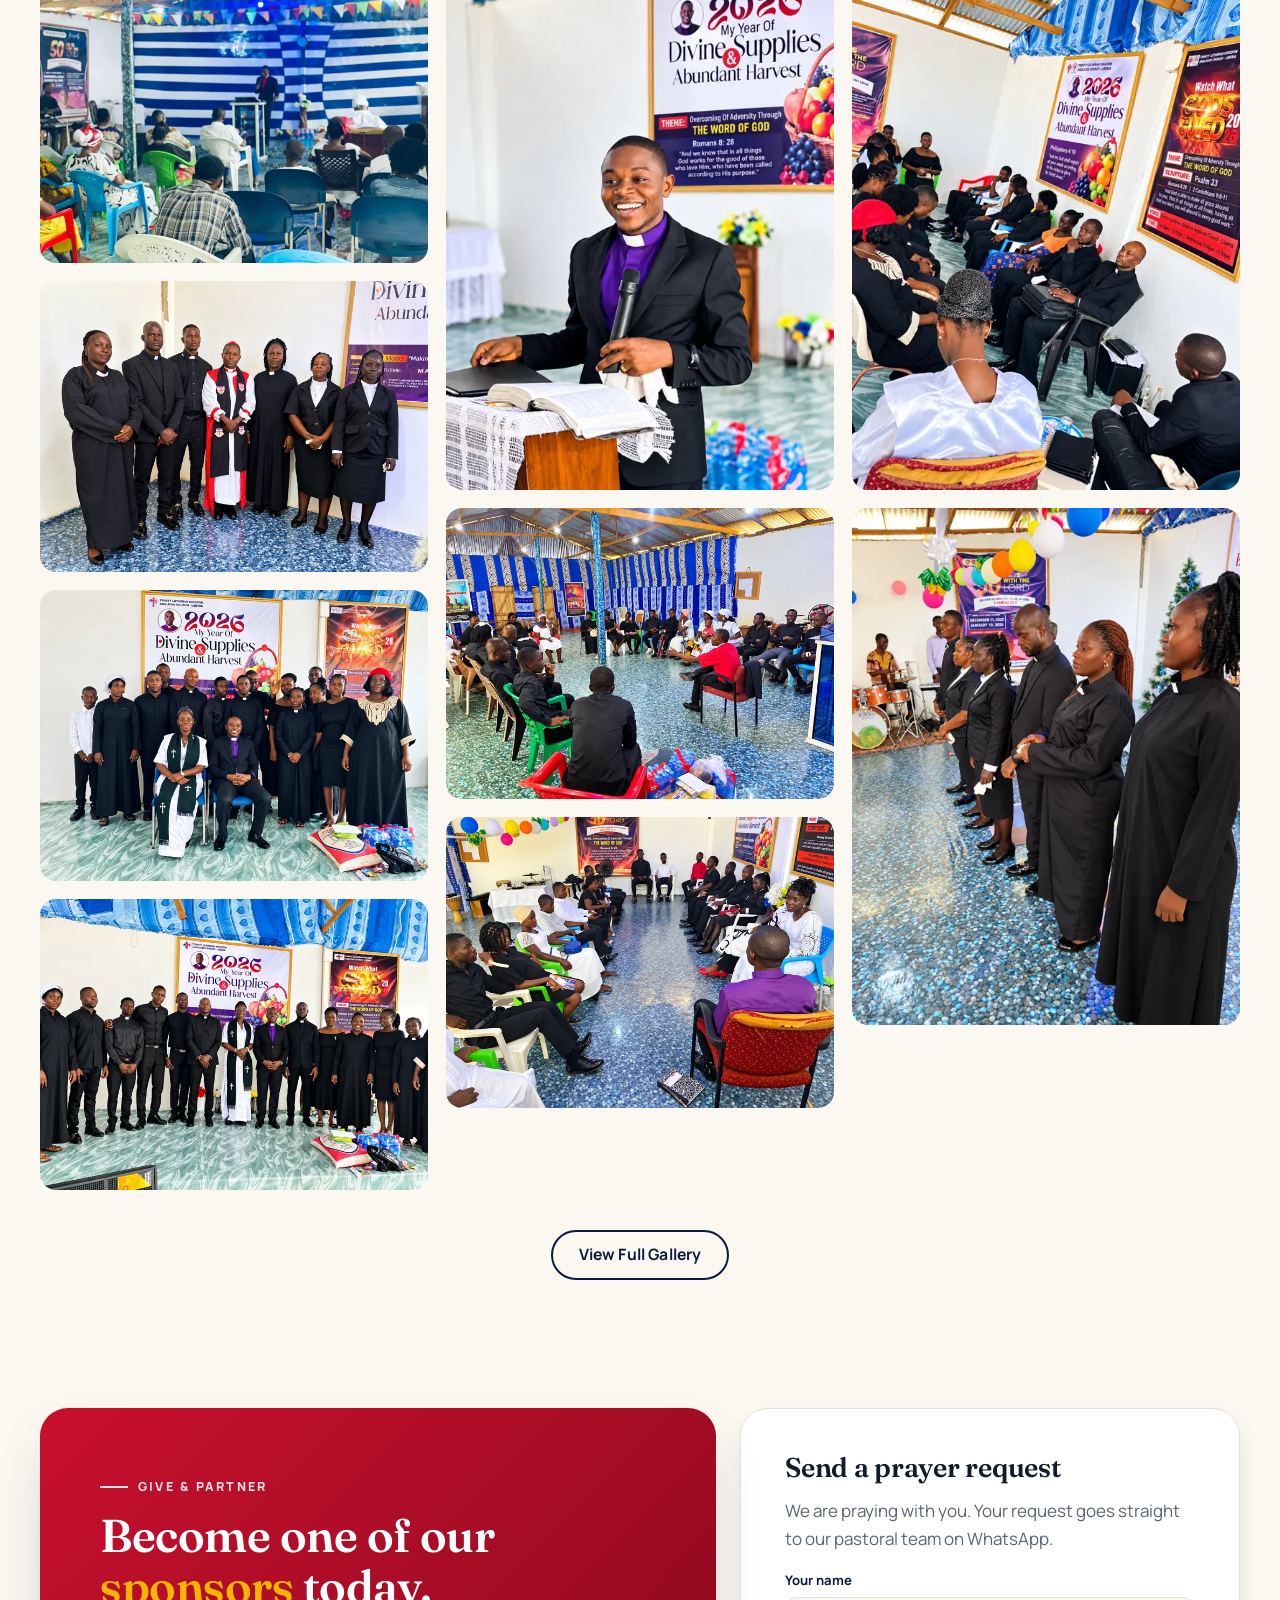
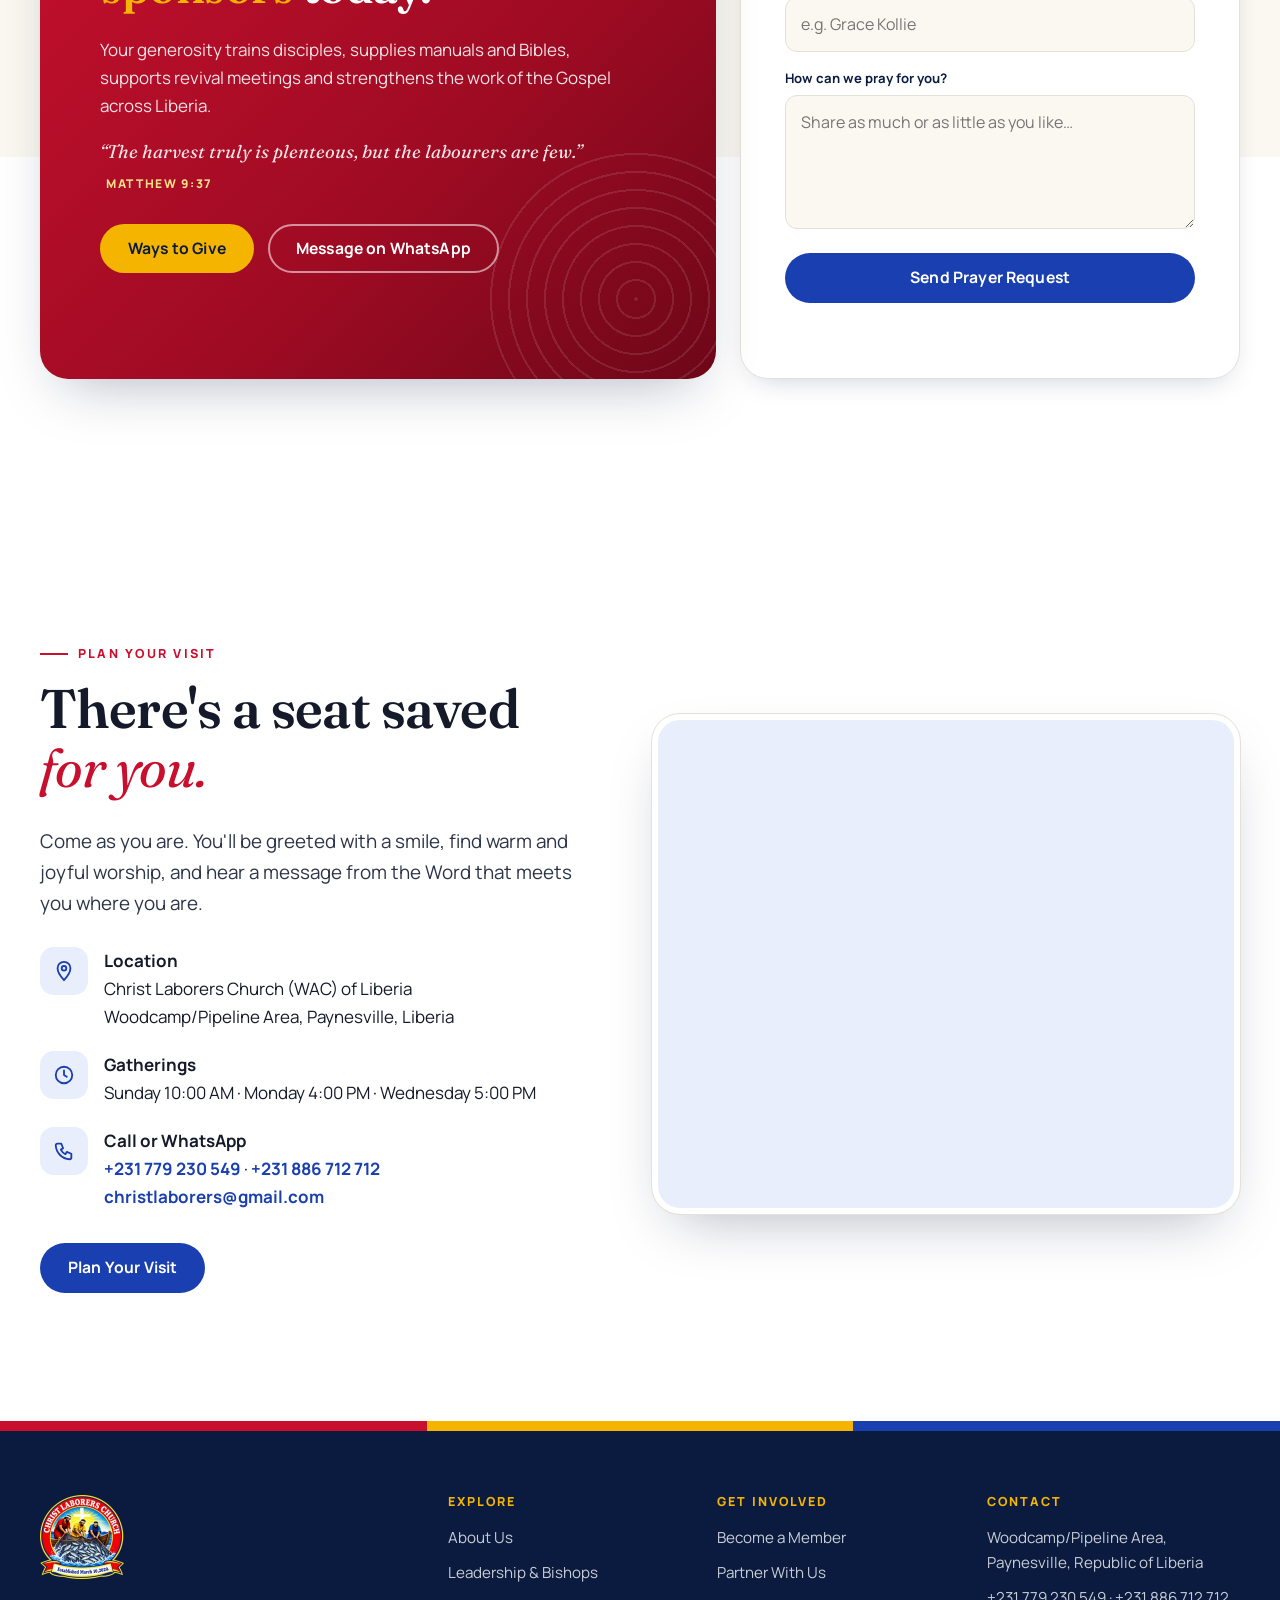
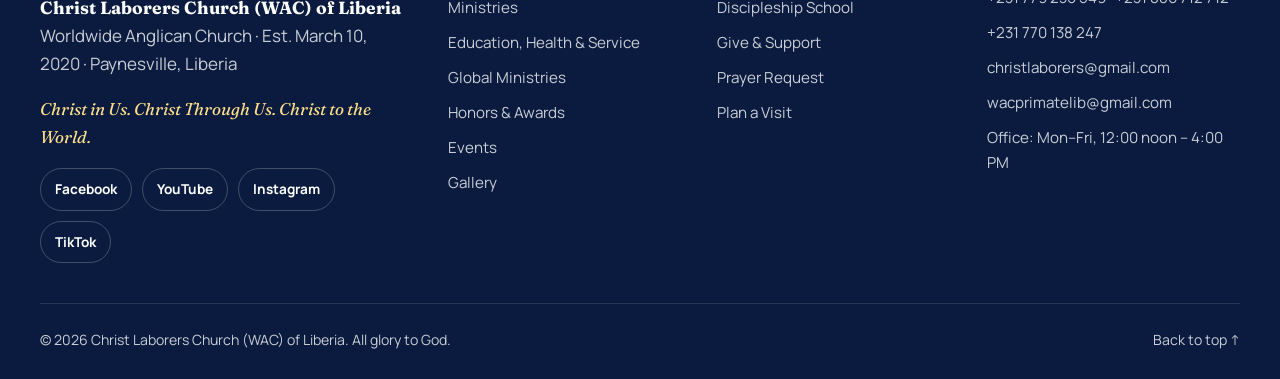
==== commit 07467ed7: "Events: weekly activities, five annual retreats, National Annual Conference - 'Our weekly rhythm' ->" ====
--- a/index.html
+++ b/index.html
@@ -6,6 +6,7 @@
   <title>Christ Laborers Church | Paynesville, Liberia</title>
   <meta name="description" content="Christ Laborers Worldwide Anglican Church of Liberia in Paynesville. Sunday worship 10:00 AM, Equipping The Saints discipleship every Monday 4:00 PM. All are welcome.">
   <meta name="theme-color" content="#0b1b3f">
+  <meta name="color-scheme" content="only light">
   <link rel="icon" type="image/png" href="assets/img/favicon.png">
   <link rel="apple-touch-icon" href="assets/img/logo-192.png">
   <meta property="og:type" content="website">
@@ -16,7 +17,7 @@
   <link rel="preconnect" href="https://fonts.googleapis.com">
   <link rel="preconnect" href="https://fonts.gstatic.com" crossorigin>
   <link href="https://fonts.googleapis.com/css2?family=Fraunces:ital,opsz,wght@0,9..144,400;0,9..144,600;0,9..144,800;1,9..144,400;1,9..144,600&family=Manrope:wght@400;500;600;700;800&display=swap" rel="stylesheet">
-  <link rel="stylesheet" href="assets/css/styles.css?v=e30c0622">
+  <link rel="stylesheet" href="assets/css/styles.css?v=2296a956">
   <script type="application/ld+json">
   {
     "@context": "https://schema.org",
@@ -275,7 +276,7 @@
             <div class="ministry-body">
               <span class="tag tag-red">Revival</span>
               <h3>Revival &amp; Outpouring</h3>
-              <p>Five-day revival meetings, 50-day seasons of seeking the Lord, and nights of prayer where heaven meets earth.</p>
+              <p>Five-day revivals, five retreats a year, and <em>A Time With the Lord</em>: fifty days of prayer where heaven meets earth.</p>
             </div>
           </article>
 
@@ -408,9 +409,9 @@
             <p>Nightly services under the theme <em>“Unstoppable Grace for Uncommon Speed”</em> (Amos 9:13).</p>
           </li>
           <li class="reveal">
-            <time>December – January</time>
-            <h3>50 Days With the Lord</h3>
-            <p>A season of consecration as the church crossed into the new year in prayer and the Word.</p>
+            <time>October – November</time>
+            <h3>A Time With the Lord</h3>
+            <p>Fifty days of prayer, as the whole church seeks the Lord together.</p>
           </li>
           <li class="reveal">
             <time>Ongoing</time>
@@ -598,6 +599,6 @@
     <button class="lb-nav lb-next" aria-label="Next image">›</button>
   </div>
 
-  <script src="assets/js/main.js?v=8be8a43a" defer></script>
+  <script src="assets/js/main.js?v=e11acc39" defer></script>
 </body>
 </html>
--- a/assets/css/styles.css
+++ b/assets/css/styles.css
@@ -1117,3 +1117,14 @@
   .brand-text small { display: none; }
   .brand { gap: 10px; }
 }
+
+/* Full annual calendar (9 entries) */
+.annual--full { grid-template-columns: repeat(3, 1fr); }
+.month { position: relative; }
+.month-tag { position: absolute; top: 18px; right: 18px; font: 800 .64rem var(--sans); letter-spacing: .14em; text-transform: uppercase; padding: 5px 9px; border-radius: 999px; background: rgba(244,180,0,.16); color: var(--gold); border: 1px solid rgba(244,180,0,.35); }
+.annual--full .month time { font-size: 1.35rem; padding-right: 90px; }
+@media (max-width: 1080px) { .annual--full { grid-template-columns: repeat(2, 1fr); } }
+@media (max-width: 640px) { .annual--full { grid-template-columns: 1fr; } }
+/* Keep the site's own colors when a phone browser forces dark mode */
+:root { color-scheme: only light; }
+.bg-navy .section-head p:last-child { color: rgba(255,255,255,.78); }
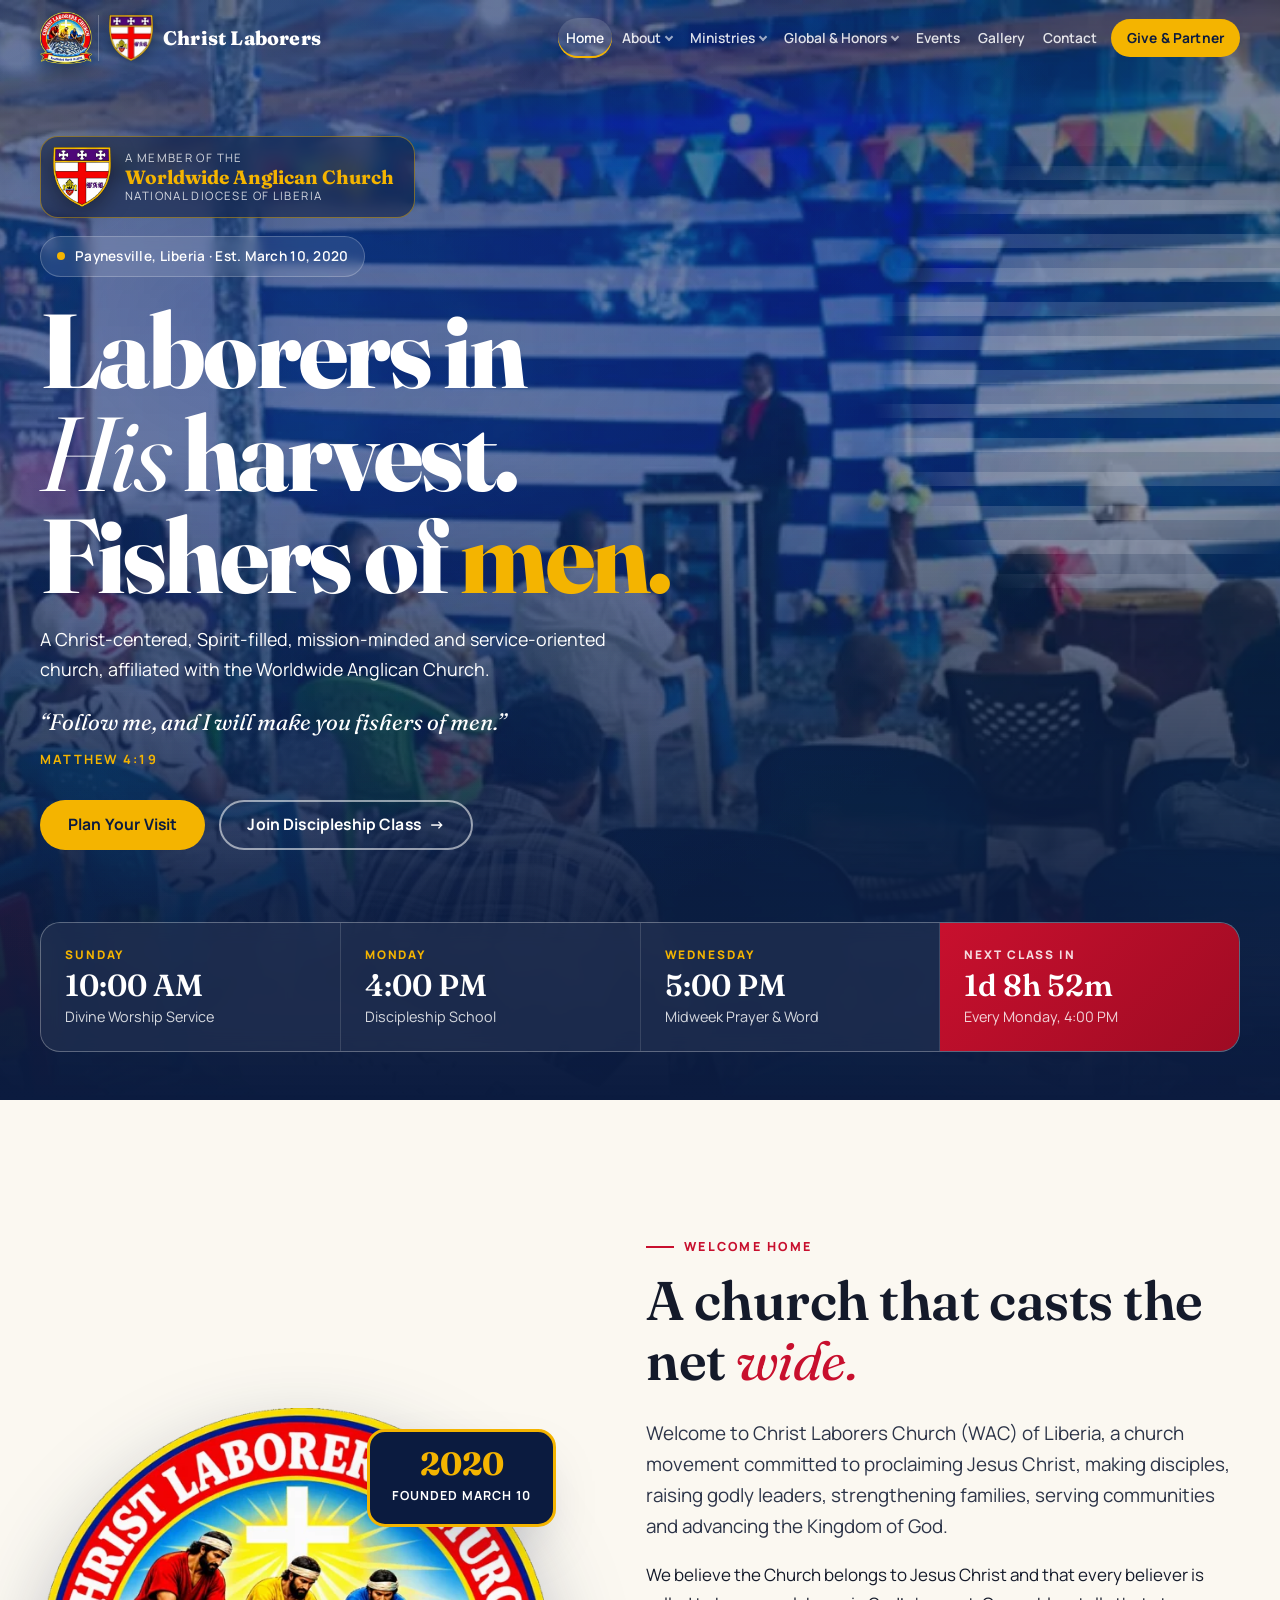
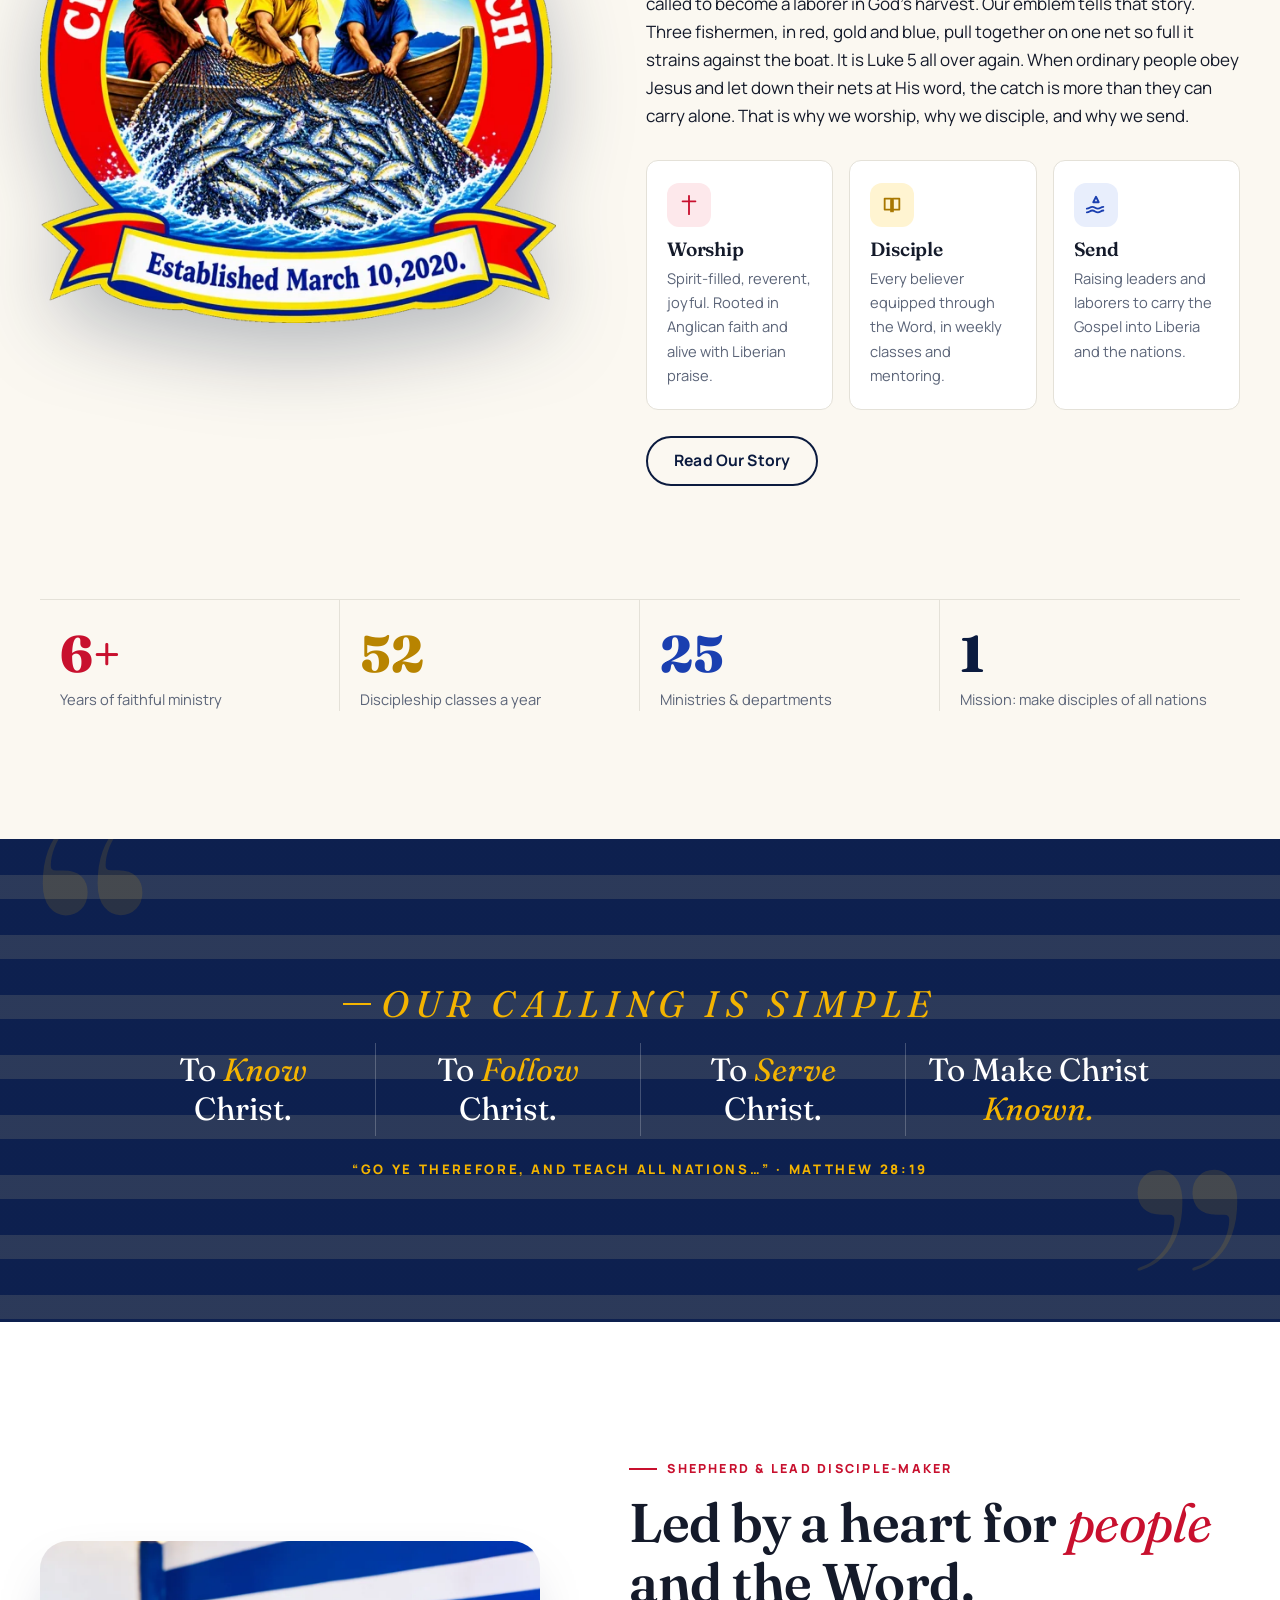
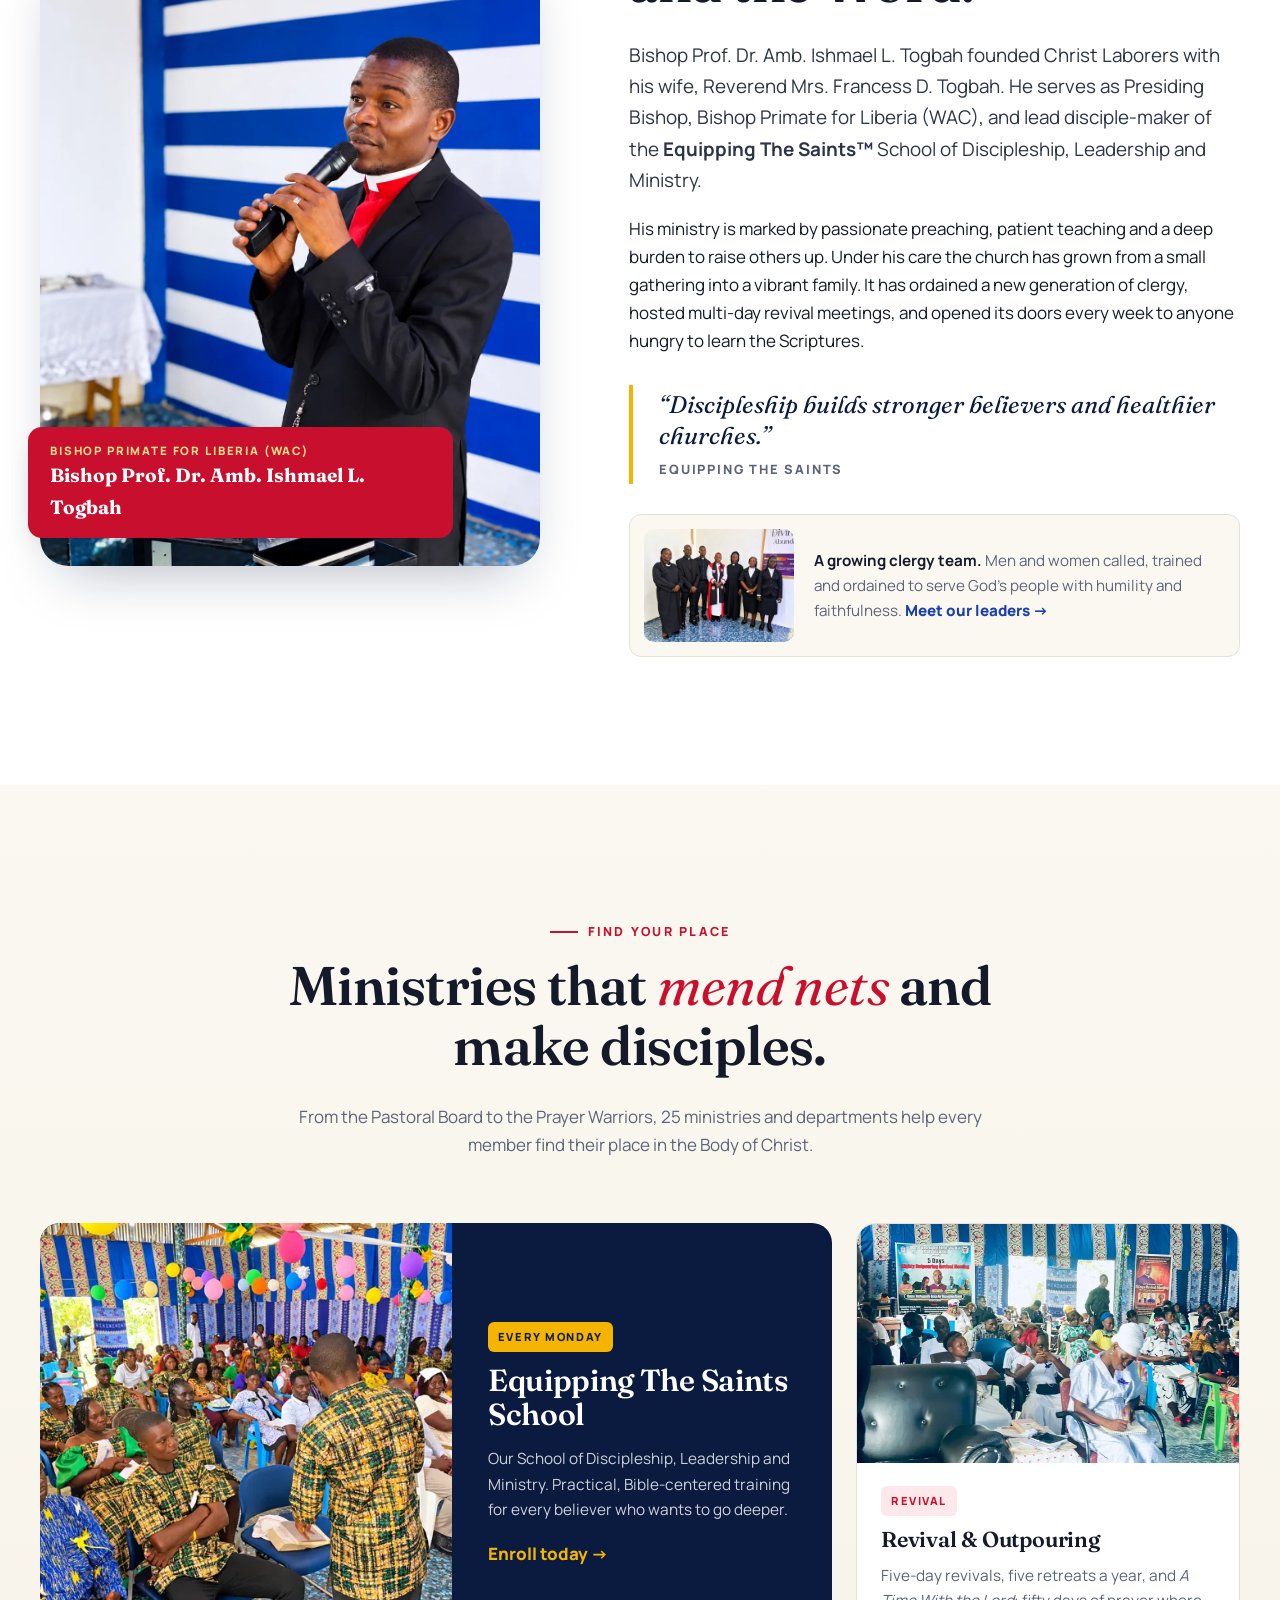
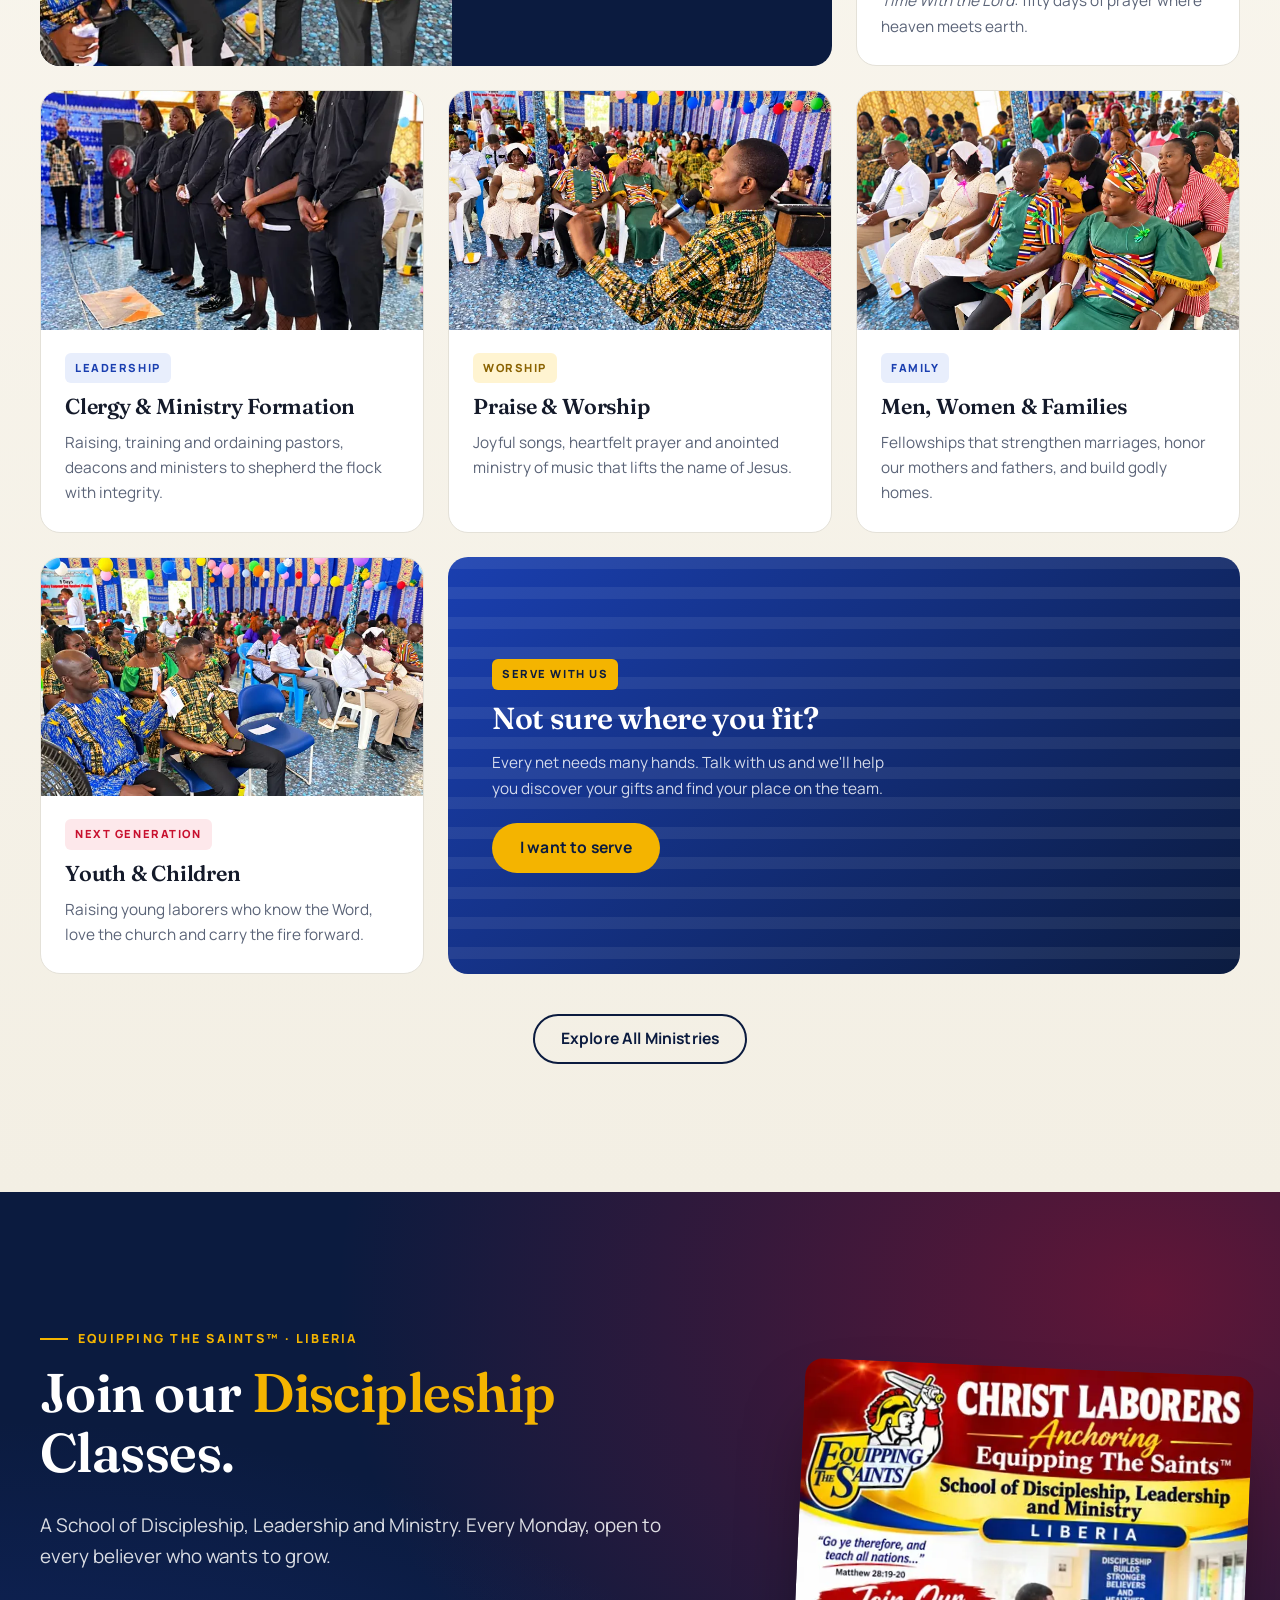
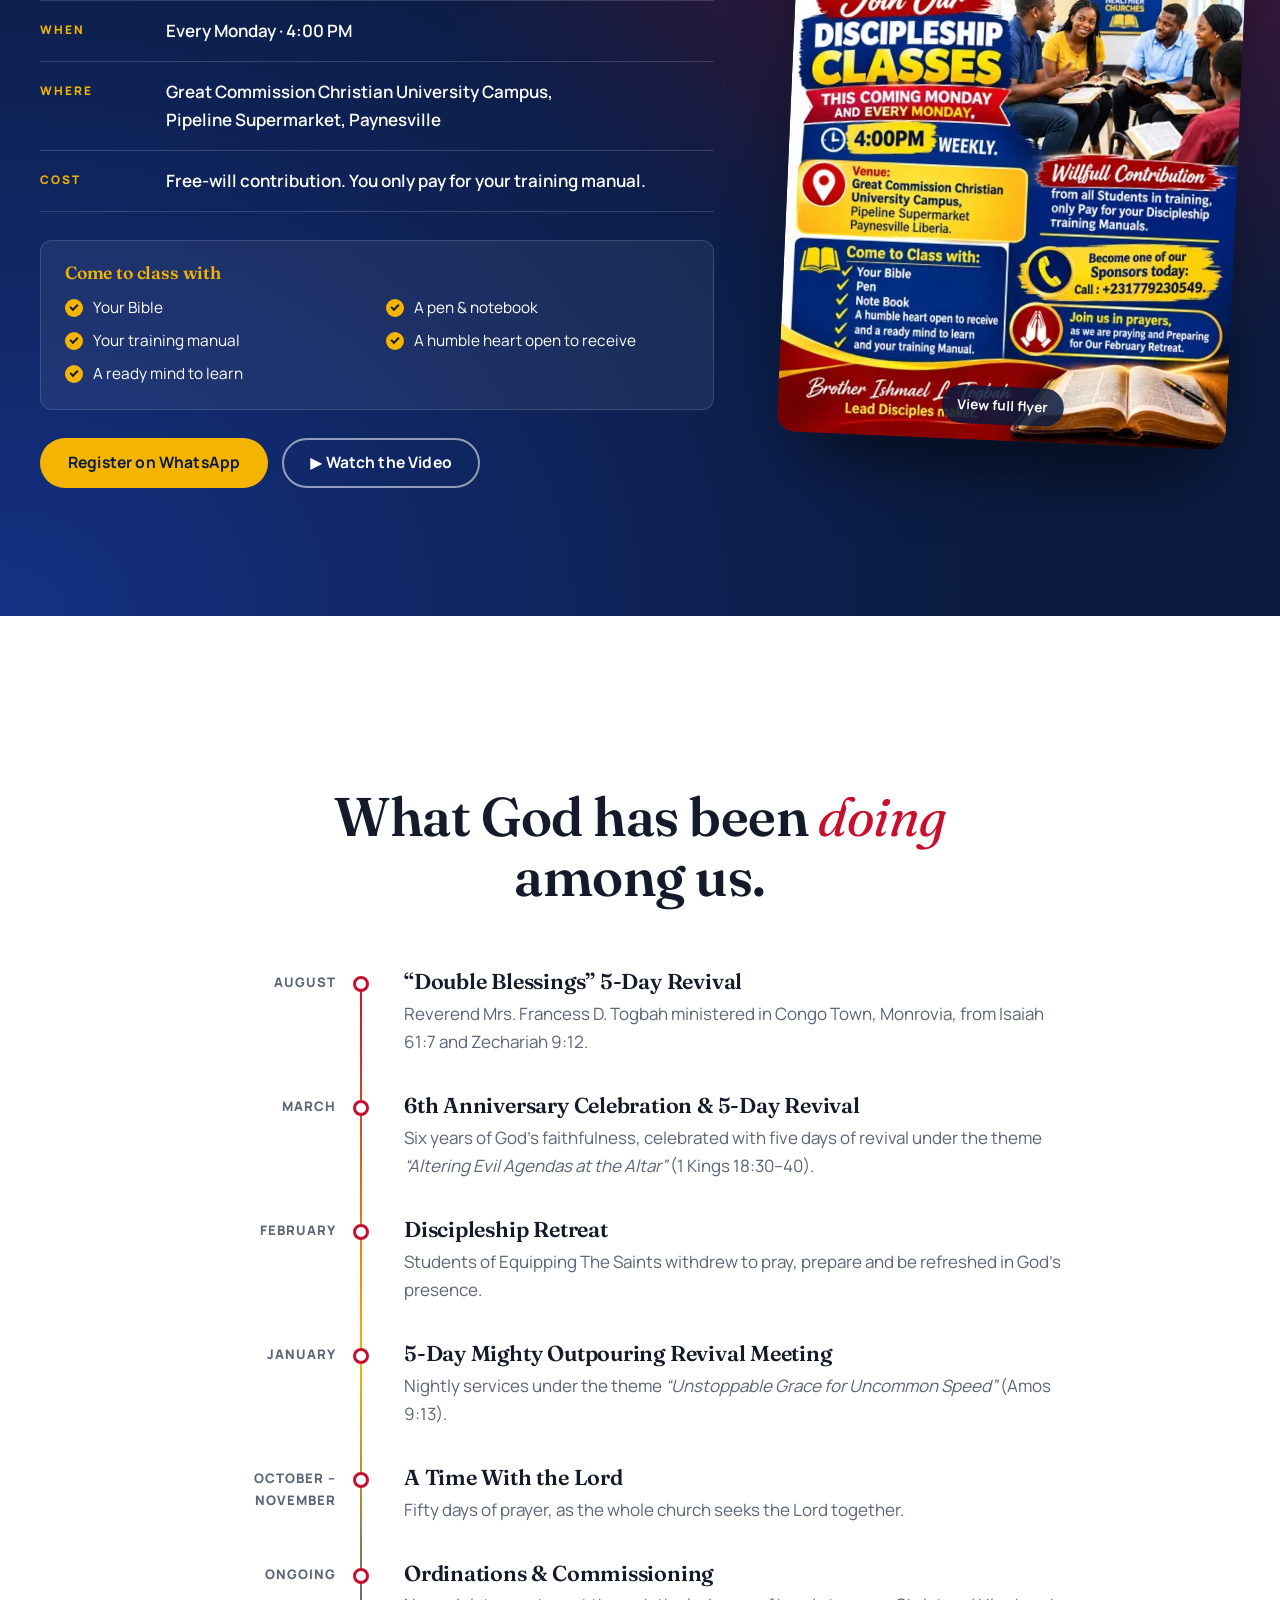
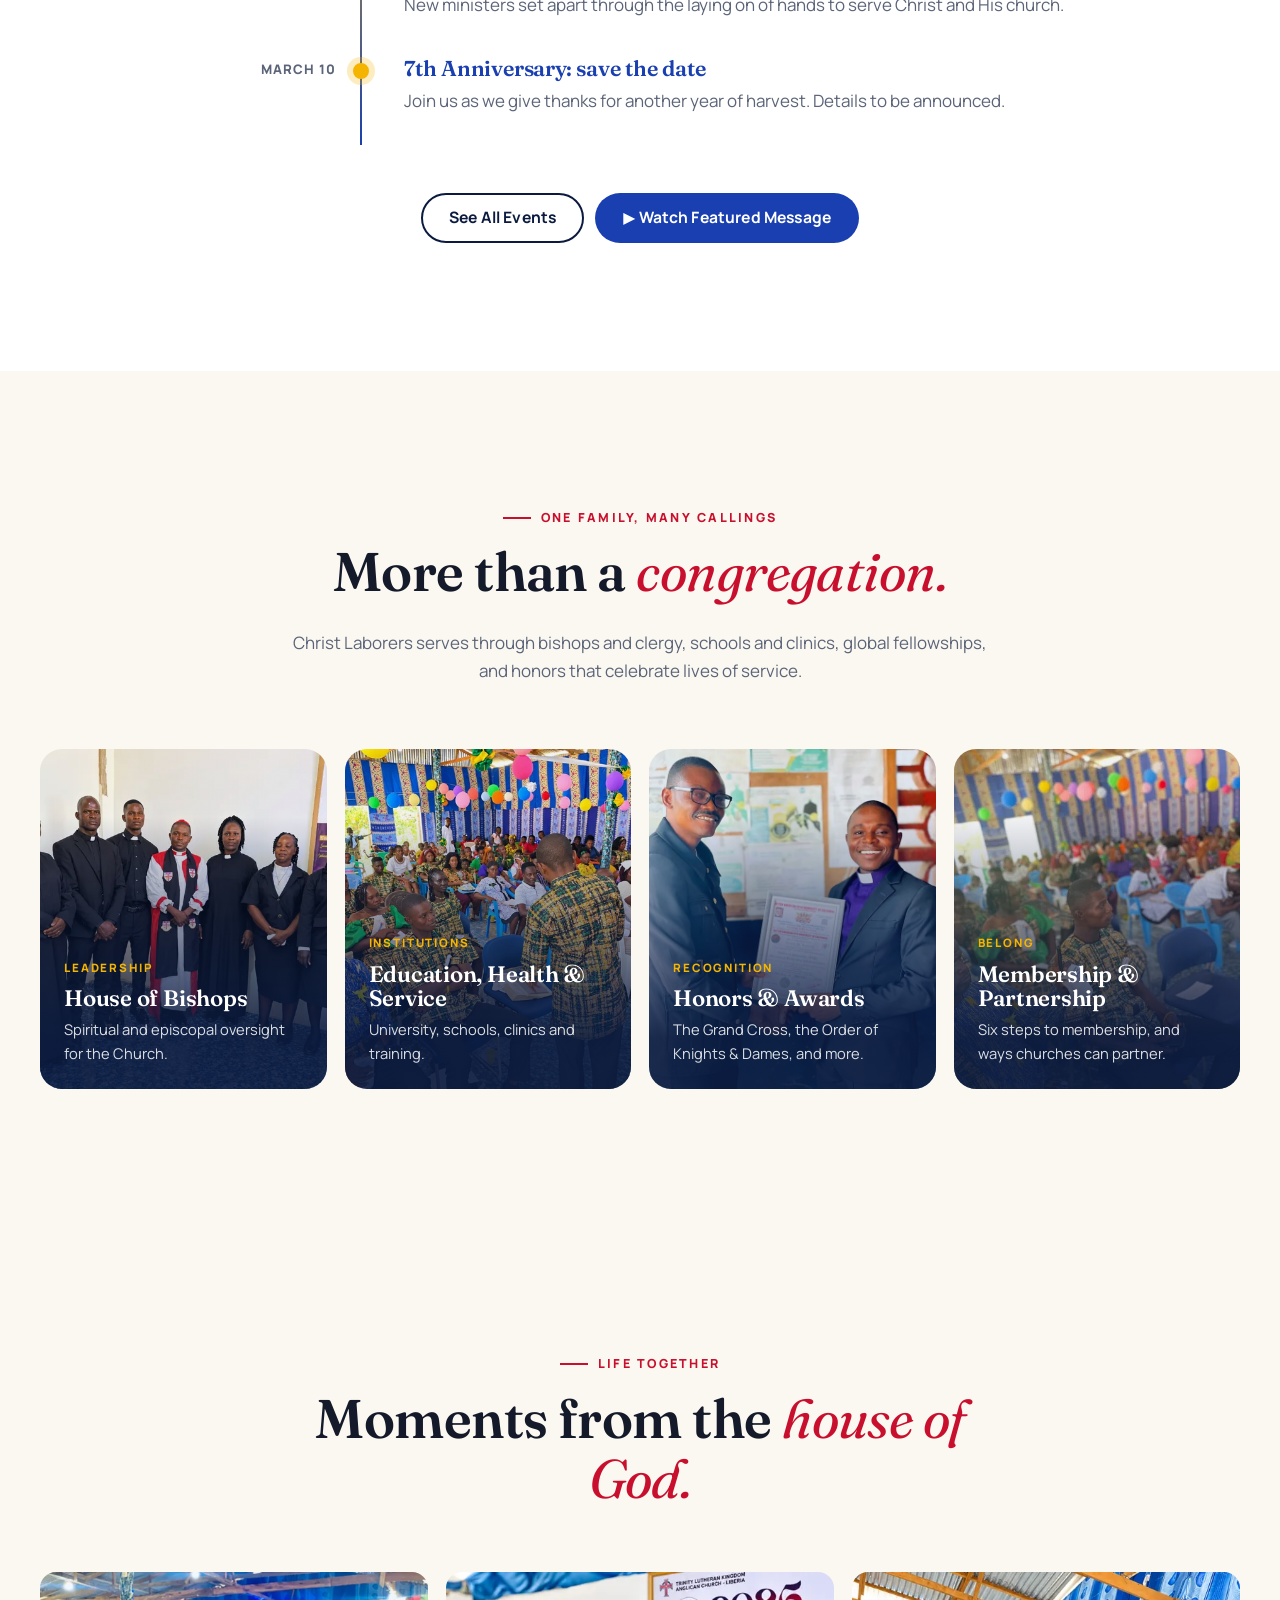
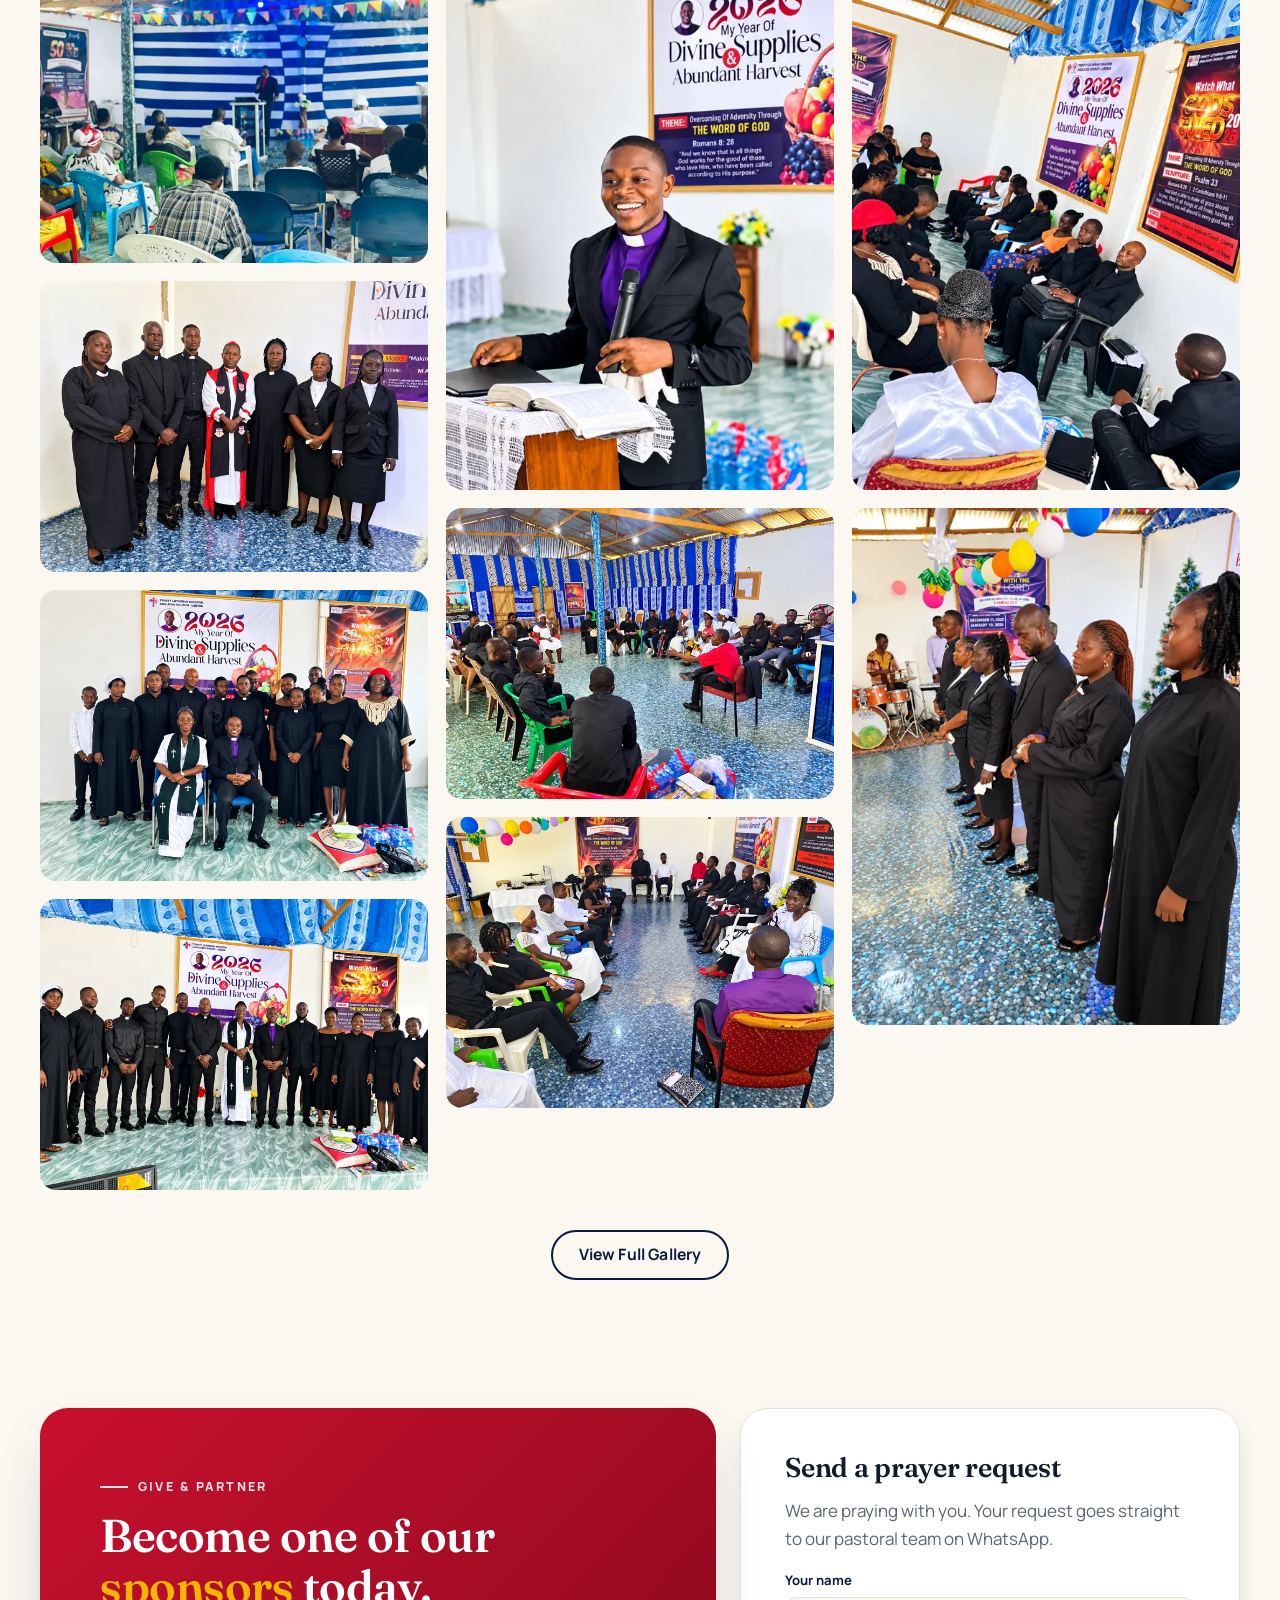
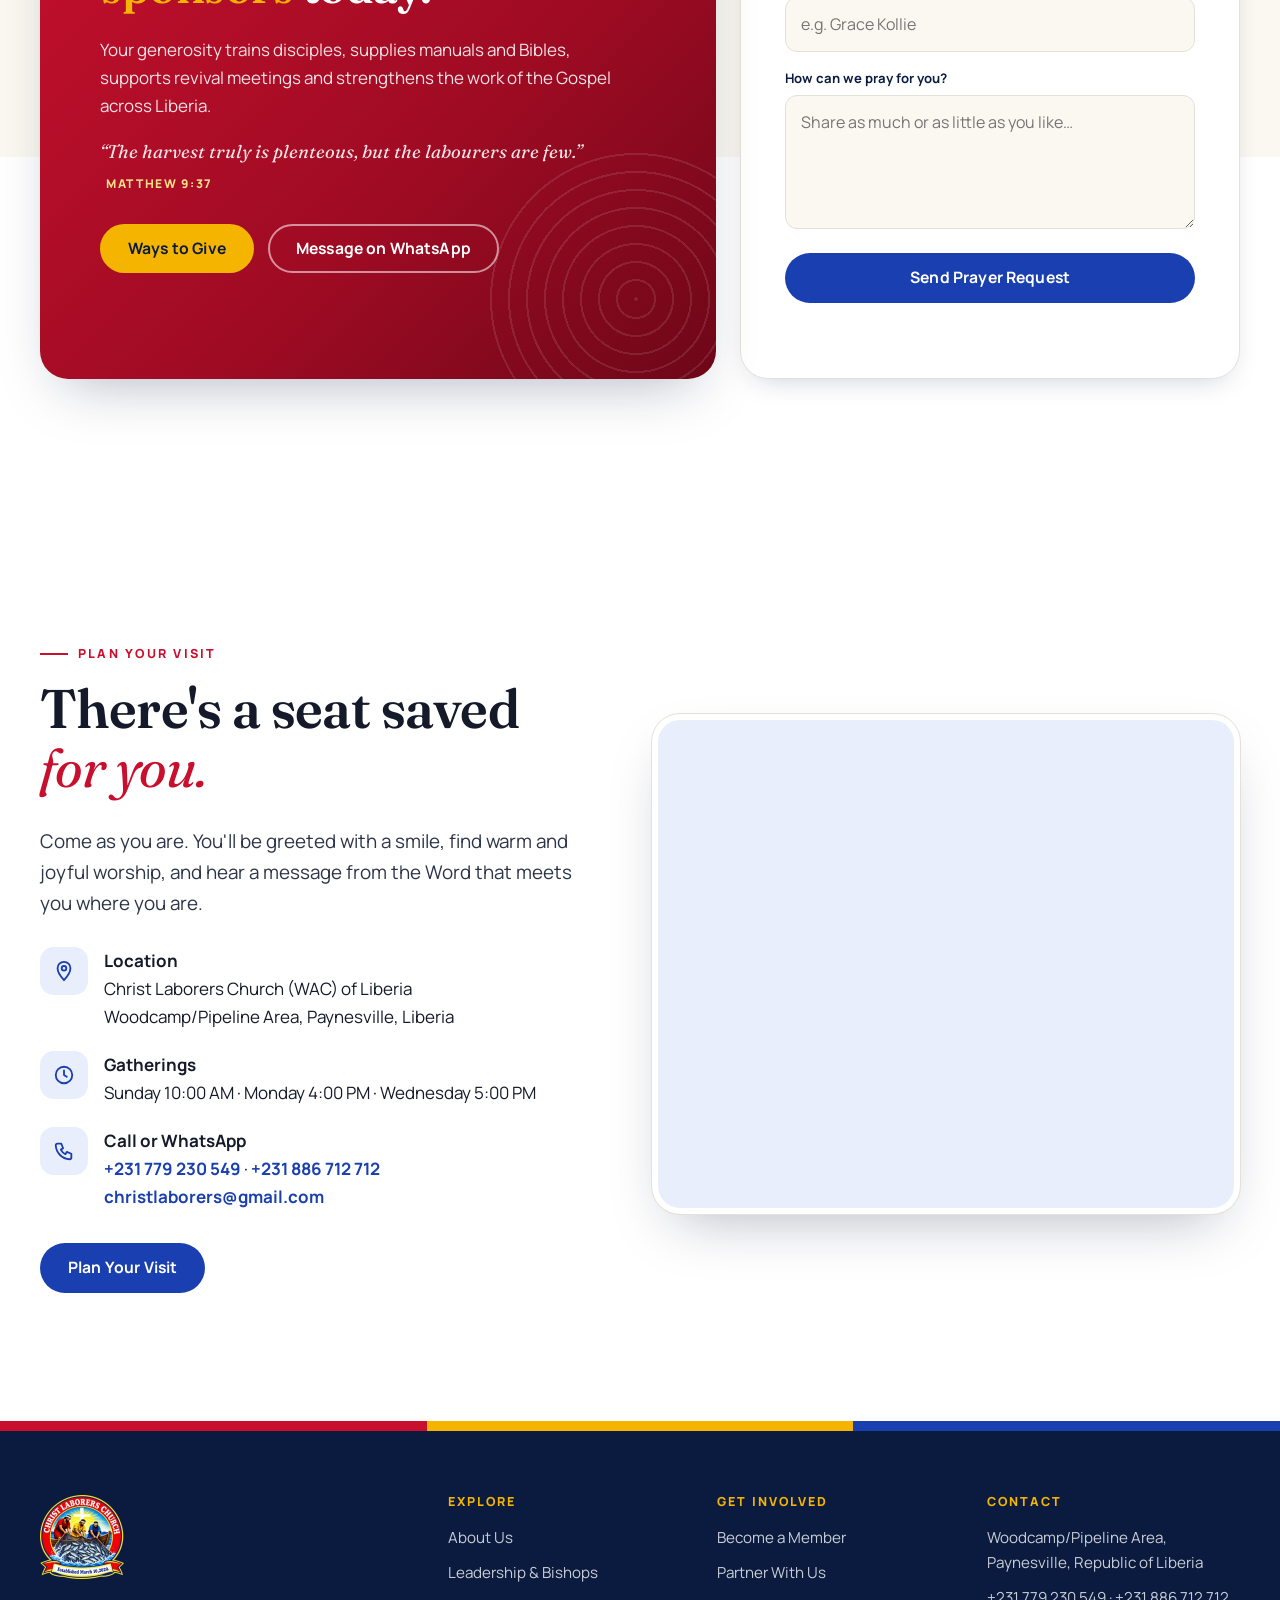
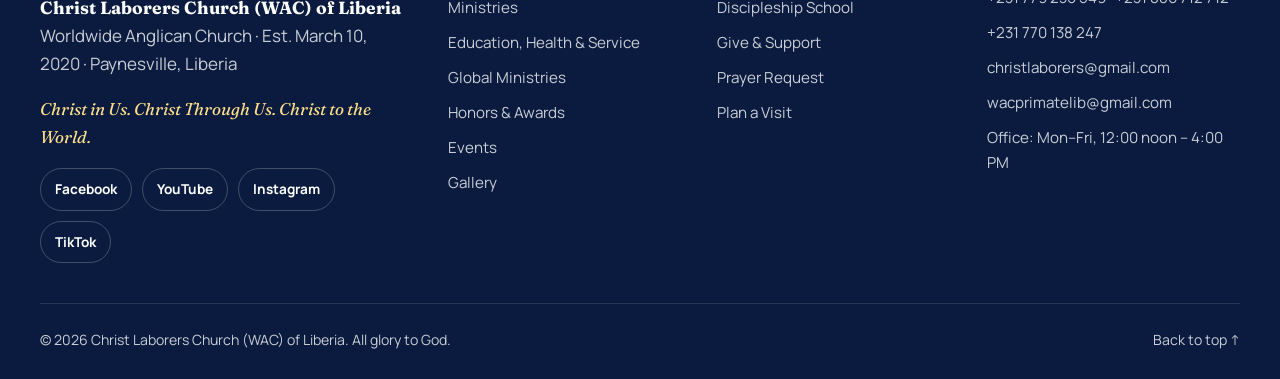
==== commit f516af3a: "Give page: show Mobile Money and UBA bank transfer details Mobile Money numbers and UBA Liberia acco" ====
--- a/index.html
+++ b/index.html
@@ -17,7 +17,7 @@
   <link rel="preconnect" href="https://fonts.googleapis.com">
   <link rel="preconnect" href="https://fonts.gstatic.com" crossorigin>
   <link href="https://fonts.googleapis.com/css2?family=Fraunces:ital,opsz,wght@0,9..144,400;0,9..144,600;0,9..144,800;1,9..144,400;1,9..144,600&family=Manrope:wght@400;500;600;700;800&display=swap" rel="stylesheet">
-  <link rel="stylesheet" href="assets/css/styles.css?v=2296a956">
+  <link rel="stylesheet" href="assets/css/styles.css?v=be0645e4">
   <script type="application/ld+json">
   {
     "@context": "https://schema.org",
@@ -599,6 +599,6 @@
     <button class="lb-nav lb-next" aria-label="Next image">›</button>
   </div>
 
-  <script src="assets/js/main.js?v=e11acc39" defer></script>
+  <script src="assets/js/main.js?v=4ef0c45d" defer></script>
 </body>
 </html>
--- a/assets/css/styles.css
+++ b/assets/css/styles.css
@@ -1128,3 +1128,15 @@
 /* Keep the site's own colors when a phone browser forces dark mode */
 :root { color-scheme: only light; }
 .bg-navy .section-head p:last-child { color: rgba(255,255,255,.78); }
+
+/* Giving details */
+.give-details { margin: 12px 0 0; display: grid; }
+.gd-row { display: grid; grid-template-columns: 112px 1fr; gap: 12px; align-items: center; padding: 10px 0; border-top: 1px solid rgba(255,255,255,.12); }
+.gd-row dt { font: 800 .7rem var(--sans); letter-spacing: .12em; text-transform: uppercase; color: rgba(255,255,255,.6); }
+.gd-row dd { margin: 0; display: flex; align-items: center; justify-content: space-between; gap: 10px; font-weight: 700; color: #fff; word-break: break-word; }
+.gd-row dd span { font-variant-numeric: tabular-nums; letter-spacing: .02em; }
+.copy-btn { flex: none; border: 1px solid rgba(244,180,0,.5); background: rgba(244,180,0,.1); color: var(--gold); font: 800 .72rem var(--sans); letter-spacing: .06em; padding: 6px 12px; border-radius: 999px; cursor: pointer; transition: background .2s, color .2s; }
+.copy-btn:hover { background: var(--gold); color: var(--navy); }
+.copy-btn.copied { background: var(--gold); color: var(--navy); }
+.gd-note { margin: 14px 0 0; font-size: .9rem; color: rgba(255,255,255,.78); }
+@media (max-width: 420px) { .gd-row { grid-template-columns: 1fr; gap: 2px; } }
